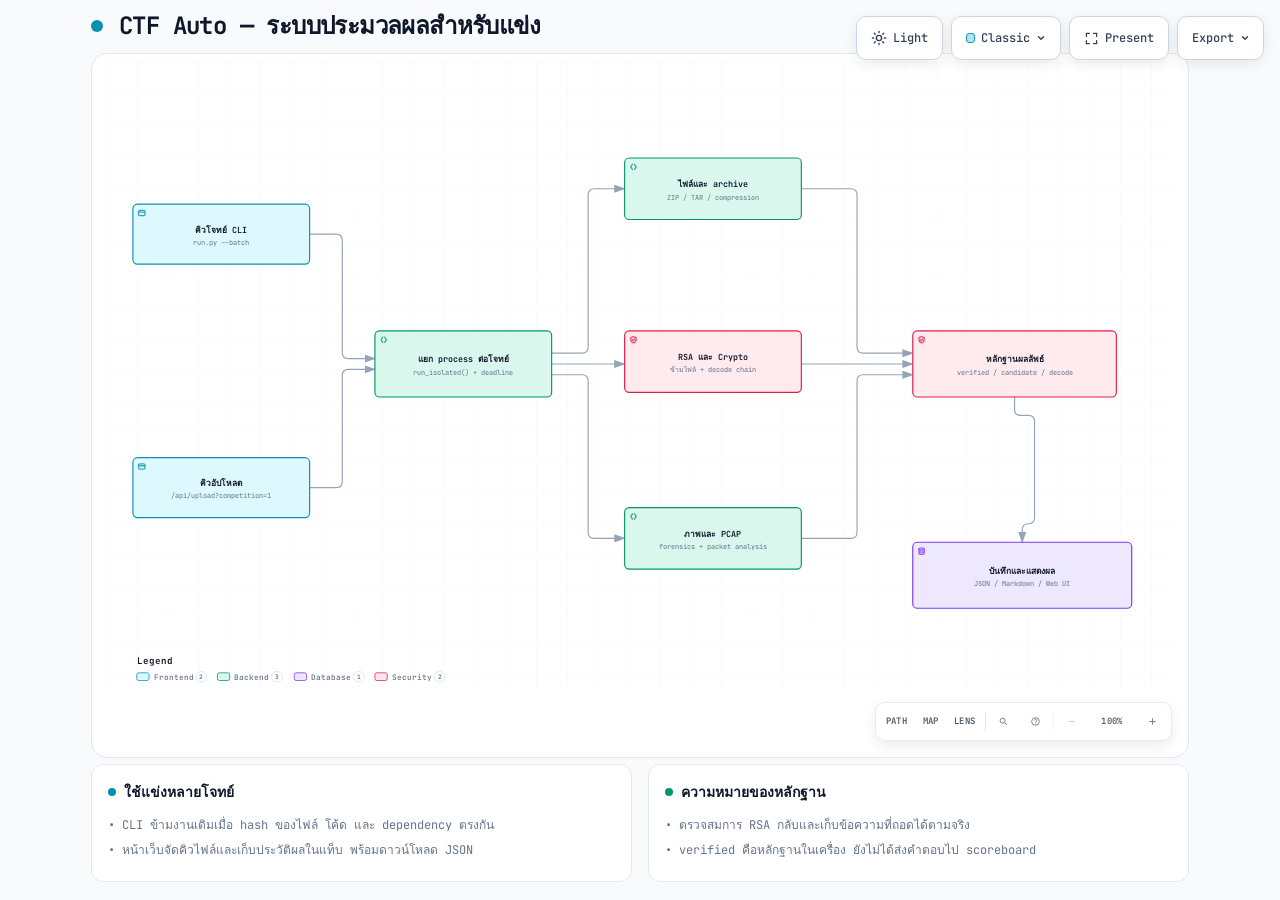
==== diagrams/ctf-auto.competition.html @ 336fcef9 "Upgrade CTF competition engine and cyber command UI" ====
<!DOCTYPE html>
<html lang="en" data-theme="dark" data-preset="classic">
<head>
  <meta charset="UTF-8">
  <meta name="viewport" content="width=device-width, initial-scale=1.0">
  <meta name="generator" content="archify 2.16.0-dev.0">
  <title>CTF Auto — ระบบประมวลผลสำหรับแข่ง Diagram</title>
  <script>
    // Resolve the theme before first paint so light-preference users don't
    // see a dark flash. The toolbar script below re-applies with UI state.
    (function () {
      try {
        var theme = null;
        try {
          var param = new URLSearchParams(window.location.search).get('theme');
          if (param === 'light' || param === 'dark') theme = param;
          if (new URLSearchParams(window.location.search).get('embed') === '1') {
            document.documentElement.setAttribute('data-embed', 'true');
          }
          if (new URLSearchParams(window.location.search).get('present') === '1') {
            document.documentElement.setAttribute('data-present', 'true');
          }
        } catch (_) {}
        if (!theme) {
          try { theme = localStorage.getItem('archify-theme'); } catch (_) {}
        }
        if (theme !== 'light' && theme !== 'dark') {
          theme = window.matchMedia('(prefers-color-scheme: light)').matches ? 'light' : 'dark';
        }
        document.documentElement.setAttribute('data-theme', theme);
      } catch (_) {}
    })();
  </script>
  <!-- Async font load: a blackholed network must not block first paint.
       The body font stack falls back to system monospace until it lands. -->
  <link rel="preconnect" href="https://fonts.gstatic.com" crossorigin>
  <link href="https://fonts.googleapis.com/css2?family=JetBrains+Mono:wght@400;500;600;700&display=swap"
        rel="stylesheet" media="print" onload="this.media='all'">
  <noscript>
    <link href="https://fonts.googleapis.com/css2?family=JetBrains+Mono:wght@400;500;600;700&display=swap" rel="stylesheet">
  </noscript>
  <style>
    /* ==========================================================
       THEME VARIABLES — switch by toggling [data-theme] on <html>
       ========================================================== */
    :root,
    [data-theme="dark"] {
      --bg: #020617;
      --grid: #1e293b;
      --text: #ffffff;
      --text-muted: #94a3b8;
      --text-dim: #475569;
      /* UI chrome and menu hints need more contrast than SVG .t-dim accents */
      --text-faint: #7d8da1;

      --panel: rgba(15, 23, 42, 0.5);
      --panel-border: #1e293b;
      --lane-fill: rgba(15, 23, 42, 0.22);
      --lane-stroke: #334155;

      --arrow: #64748b;
      --arrow-emphasis: #34d399;

      /* Opaque mask color used behind semi-transparent component fills
         so the arrows drawn underneath are properly hidden. */
      --mask: #0f172a;

      --frontend-fill:    rgba(8, 51, 68, 0.4);
      --frontend-stroke:  #22d3ee;
      --backend-fill:     rgba(6, 78, 59, 0.4);
      --backend-stroke:   #34d399;
      --database-fill:    rgba(76, 29, 149, 0.4);
      --database-stroke:  #a78bfa;
      --cloud-fill:       rgba(120, 53, 15, 0.3);
      --cloud-stroke:     #fbbf24;
      --security-fill:    rgba(136, 19, 55, 0.4);
      --security-stroke:  #fb7185;
      --messagebus-fill:  rgba(251, 146, 60, 0.3);
      --messagebus-stroke:#fb923c;
      --external-fill:    rgba(30, 41, 59, 0.5);
      --external-stroke:  #94a3b8;

      --toolbar-bg:       rgba(15, 23, 42, 0.8);
      --toolbar-border:   #334155;
      --toolbar-text:     #e2e8f0;
      --toolbar-hover:    rgba(15, 23, 42, 0.95);
      --toolbar-menu-bg:  #0f172a;
    }

    [data-theme="light"] {
      --bg: #f8fafc;
      --grid: #e2e8f0;
      --text: #0f172a;
      --text-muted: #64748b;
      --text-dim: #94a3b8;
      --text-faint: #64748b;

      --panel: #ffffff;
      --panel-border: #e2e8f0;
      --lane-fill: rgba(248, 250, 252, 0.65);
      --lane-stroke: #cbd5e1;

      --arrow: #94a3b8;
      --arrow-emphasis: #059669;

      --mask: #ffffff;

      --frontend-fill:    rgba(34, 211, 238, 0.15);
      --frontend-stroke:  #0891b2;
      --backend-fill:     rgba(52, 211, 153, 0.18);
      --backend-stroke:   #059669;
      --database-fill:    rgba(167, 139, 250, 0.2);
      --database-stroke:  #7c3aed;
      --cloud-fill:       rgba(251, 191, 36, 0.18);
      --cloud-stroke:     #d97706;
      --security-fill:    rgba(251, 113, 133, 0.15);
      --security-stroke:  #e11d48;
      --messagebus-fill:  rgba(251, 146, 60, 0.15);
      --messagebus-stroke:#ea580c;
      --external-fill:    rgba(148, 163, 184, 0.18);
      --external-stroke:  #64748b;

      --toolbar-bg:       rgba(255, 255, 255, 0.92);
      --toolbar-border:   #cbd5e1;
      --toolbar-text:     #334155;
      --toolbar-hover:    #ffffff;
      --toolbar-menu-bg:  #ffffff;
    }

    /* ==========================================================
       SIGNAL FLOW — an opt-in, motion-forward visual preset.
       The variables also target a standalone exported SVG, whose
       root carries data-preset and data-theme directly.
       ========================================================== */
    [data-preset="signal-flow"][data-theme="dark"] {
      --bg: #030711;
      --grid: #15233a;
      --panel: rgba(6, 14, 28, 0.78);
      --panel-border: #1d3350;
      --lane-fill: rgba(9, 22, 40, 0.5);
      --lane-stroke: #2c4564;
      --text: #f5fbff;
      --text-muted: #9eb0c7;
      --text-dim: #52667f;
      --text-faint: #7890ad;
      --mask: #07101e;
      --frontend-fill: rgba(6, 182, 212, 0.14);
      --frontend-stroke: #67e8f9;
      --backend-fill: rgba(16, 185, 129, 0.14);
      --backend-stroke: #5eead4;
      --database-fill: rgba(139, 92, 246, 0.16);
      --database-stroke: #c4b5fd;
      --cloud-fill: rgba(245, 158, 11, 0.13);
      --cloud-stroke: #fcd34d;
      --security-fill: rgba(244, 63, 94, 0.13);
      --security-stroke: #fda4af;
      --messagebus-fill: rgba(249, 115, 22, 0.13);
      --messagebus-stroke: #fdba74;
      --external-fill: rgba(71, 85, 105, 0.24);
      --external-stroke: #a5b4c7;
      --arrow: #7890ad;
      --arrow-emphasis: #2dd4bf;
      --toolbar-bg: rgba(7, 16, 30, 0.86);
      --toolbar-border: #29415f;
      --toolbar-menu-bg: #07101e;
    }

    [data-preset="signal-flow"][data-theme="light"] {
      --bg: #f4f9fc;
      --grid: #d4e5ee;
      --panel: rgba(255, 255, 255, 0.82);
      --panel-border: #bfd5e2;
      --lane-fill: rgba(232, 243, 248, 0.62);
      --lane-stroke: #a9c5d5;
      --text: #102638;
      --text-muted: #587287;
      --text-dim: #8aa2b4;
      --text-faint: #668397;
      --mask: #ffffff;
      --frontend-fill: rgba(6, 182, 212, 0.09);
      --frontend-stroke: #0789a1;
      --backend-fill: rgba(5, 150, 105, 0.09);
      --backend-stroke: #087f69;
      --database-fill: rgba(124, 58, 237, 0.09);
      --database-stroke: #7254c7;
      --cloud-fill: rgba(217, 119, 6, 0.08);
      --cloud-stroke: #b9670b;
      --security-fill: rgba(225, 29, 72, 0.08);
      --security-stroke: #c53a59;
      --messagebus-fill: rgba(234, 88, 12, 0.08);
      --messagebus-stroke: #c65f27;
      --external-fill: rgba(100, 116, 139, 0.1);
      --external-stroke: #607a8c;
      --arrow: #7b97aa;
      --arrow-emphasis: #0d9488;
    }

    /* ==========================================================
       BLUEPRINT — a review-first drafting preset for deployment,
       infrastructure, and technical design documentation. It keeps
       the same semantic palette and geometry while trading glow for
       precise grid contrast, squared materials, and drafting marks.
       ========================================================== */
    [data-preset="blueprint"][data-theme="dark"] {
      --bg: #06131f;
      --grid: #17425a;
      --panel: rgba(7, 27, 43, 0.9);
      --panel-border: #27627f;
      --lane-fill: rgba(10, 43, 66, 0.36);
      --lane-stroke: #34799a;
      --text: #e3f6ff;
      --text-muted: #91b8ca;
      --text-dim: #557e92;
      --text-faint: #739caf;
      --mask: #0a2031;
      --frontend-fill: rgba(26, 157, 193, 0.14);
      --frontend-stroke: #66d9ef;
      --backend-fill: rgba(31, 155, 124, 0.13);
      --backend-stroke: #69dfbd;
      --database-fill: rgba(120, 105, 196, 0.14);
      --database-stroke: #b4a8ff;
      --cloud-fill: rgba(197, 145, 43, 0.13);
      --cloud-stroke: #ffd166;
      --security-fill: rgba(199, 76, 104, 0.13);
      --security-stroke: #ff8da1;
      --messagebus-fill: rgba(207, 112, 49, 0.13);
      --messagebus-stroke: #ffad66;
      --external-fill: rgba(84, 119, 139, 0.18);
      --external-stroke: #a7cad9;
      --arrow: #78a3b7;
      --arrow-emphasis: #64dfc1;
      --toolbar-bg: rgba(7, 28, 45, 0.92);
      --toolbar-border: #34799a;
      --toolbar-text: #d8f3ff;
      --toolbar-hover: rgba(18, 58, 83, 0.95);
      --toolbar-menu-bg: #0a2031;
    }

    [data-preset="blueprint"][data-theme="light"] {
      --bg: #edf7fa;
      --grid: #b5d5e1;
      --panel: rgba(249, 253, 255, 0.94);
      --panel-border: #78aabd;
      --lane-fill: rgba(210, 232, 240, 0.42);
      --lane-stroke: #83b2c4;
      --text: #123344;
      --text-muted: #4e7486;
      --text-dim: #86a6b4;
      --text-faint: #668c9d;
      --mask: #f9fdff;
      --frontend-fill: rgba(8, 145, 178, 0.08);
      --frontend-stroke: #087f9c;
      --backend-fill: rgba(5, 128, 101, 0.08);
      --backend-stroke: #08755f;
      --database-fill: rgba(100, 75, 180, 0.08);
      --database-stroke: #6757a8;
      --cloud-fill: rgba(181, 120, 15, 0.08);
      --cloud-stroke: #a86609;
      --security-fill: rgba(190, 48, 80, 0.07);
      --security-stroke: #b32f50;
      --messagebus-fill: rgba(196, 81, 22, 0.07);
      --messagebus-stroke: #b65120;
      --external-fill: rgba(79, 112, 128, 0.08);
      --external-stroke: #506f7e;
      --arrow: #6d93a5;
      --arrow-emphasis: #087f69;
      --toolbar-bg: rgba(247, 252, 254, 0.94);
      --toolbar-border: #8ab5c5;
      --toolbar-text: #294f61;
      --toolbar-hover: #ffffff;
      --toolbar-menu-bg: #f9fdff;
    }

    /* ==========================================================
       EDITORIAL — a warm, publication-minded preset for design
       reviews, launch notes, and documentation. The diagram keeps
       the same semantic palette and exact geometry, but trades
       software chrome for paper, ink, ruled structure, and one
       restrained vermilion accent.
       ========================================================== */
    [data-preset="editorial"][data-theme="dark"] {
      --bg: #181611;
      --grid: #39342a;
      --panel: rgba(35, 31, 24, 0.96);
      --panel-border: #625a4a;
      --lane-fill: rgba(52, 46, 35, 0.46);
      --lane-stroke: #726957;
      --text: #f4eddf;
      --text-muted: #b9ae9b;
      --text-dim: #776e60;
      --text-faint: #9d917e;
      --mask: #231f18;
      --frontend-fill: rgba(43, 133, 142, 0.16);
      --frontend-stroke: #7fc6c7;
      --backend-fill: rgba(63, 132, 92, 0.16);
      --backend-stroke: #8fc29e;
      --database-fill: rgba(117, 91, 141, 0.17);
      --database-stroke: #c0a4d0;
      --cloud-fill: rgba(170, 119, 49, 0.16);
      --cloud-stroke: #d8ad68;
      --security-fill: rgba(157, 69, 65, 0.17);
      --security-stroke: #df9085;
      --messagebus-fill: rgba(174, 79, 42, 0.16);
      --messagebus-stroke: #df946f;
      --external-fill: rgba(126, 115, 96, 0.18);
      --external-stroke: #b8ad99;
      --arrow: #948978;
      --arrow-emphasis: #dd6b3d;
      --toolbar-bg: rgba(35, 31, 24, 0.92);
      --toolbar-border: #625a4a;
      --toolbar-text: #eee5d5;
      --toolbar-hover: #302a20;
      --toolbar-menu-bg: #231f18;
    }

    [data-preset="editorial"][data-theme="light"] {
      --bg: #f2eee5;
      --grid: #d8d0c2;
      --panel: rgba(251, 248, 241, 0.97);
      --panel-border: #c4b9a6;
      --lane-fill: rgba(229, 221, 207, 0.42);
      --lane-stroke: #b8aa94;
      --text: #242018;
      --text-muted: #6f6658;
      --text-dim: #a09788;
      --text-faint: #817767;
      --mask: #fbf8f1;
      --frontend-fill: rgba(31, 117, 126, 0.09);
      --frontend-stroke: #287e84;
      --backend-fill: rgba(42, 119, 75, 0.09);
      --backend-stroke: #397b53;
      --database-fill: rgba(105, 75, 130, 0.09);
      --database-stroke: #765d86;
      --cloud-fill: rgba(157, 103, 31, 0.1);
      --cloud-stroke: #9a671f;
      --security-fill: rgba(153, 58, 52, 0.09);
      --security-stroke: #9e463f;
      --messagebus-fill: rgba(182, 70, 27, 0.09);
      --messagebus-stroke: #ad4b25;
      --external-fill: rgba(101, 91, 75, 0.09);
      --external-stroke: #746b5e;
      --arrow: #8a806f;
      --arrow-emphasis: #bb4c23;
      --toolbar-bg: rgba(251, 248, 241, 0.94);
      --toolbar-border: #c4b9a6;
      --toolbar-text: #40392f;
      --toolbar-hover: #fffdf8;
      --toolbar-menu-bg: #fbf8f1;
    }

    * { margin: 0; padding: 0; box-sizing: border-box; }

    body {
      font-family: 'JetBrains Mono', ui-monospace, SFMono-Regular, Menlo, Consolas, 'DejaVu Sans Mono', 'Liberation Mono', 'Noto Sans Mono CJK SC', 'PingFang SC', 'Hiragino Sans GB', 'Microsoft YaHei', monospace;
      background: var(--bg);
      min-height: 100vh;
      padding: 2rem;
      color: var(--text);
      transition: background 0.2s ease, color 0.2s ease;
    }

    html[data-preset="signal-flow"] body {
      background-image:
        radial-gradient(circle at 18% -8%, rgba(34, 211, 238, 0.14), transparent 34rem),
        radial-gradient(circle at 92% 18%, rgba(139, 92, 246, 0.12), transparent 30rem);
      background-attachment: fixed;
    }
    html[data-preset="signal-flow"][data-theme="light"] body {
      background-image:
        radial-gradient(circle at 18% -8%, rgba(6, 182, 212, 0.12), transparent 34rem),
        radial-gradient(circle at 92% 18%, rgba(139, 92, 246, 0.08), transparent 30rem);
    }
    html[data-preset="blueprint"] body {
      background-image:
        linear-gradient(var(--grid) 1px, transparent 1px),
        linear-gradient(90deg, var(--grid) 1px, transparent 1px);
      background-size: 32px 32px;
      background-position: -1px -1px;
      background-attachment: fixed;
    }
    html[data-preset="editorial"] body {
      background-image:
        linear-gradient(90deg, transparent 0, transparent 5.4rem, color-mix(in srgb, var(--security-stroke) 18%, transparent) 5.4rem, color-mix(in srgb, var(--security-stroke) 18%, transparent) calc(5.4rem + 1px), transparent calc(5.4rem + 1px)),
        repeating-linear-gradient(0deg, transparent 0, transparent 31px, color-mix(in srgb, var(--grid) 36%, transparent) 31px, color-mix(in srgb, var(--grid) 36%, transparent) 32px);
      background-attachment: fixed;
    }

    /* Gallery/embed mode keeps the generated artifact as the source of truth
       while presenting only its diagram surface inside a proof card. */
    html[data-embed="true"] body {
      min-height: 0;
      padding: 0;
      overflow: hidden;
      background: var(--bg);
      background-image: none;
    }
    html[data-embed="true"] .toolbar,
    html[data-embed="true"] .header,
    html[data-embed="true"] .cards,
    html[data-embed="true"] .diagram-nav,
    html[data-embed="true"] .overview-map,
    html[data-embed="true"] .focus-chip,
    html[data-embed="true"] .route-probe,
    html[data-embed="true"] .semantic-lens,
    html[data-embed="true"] .diagram-guide,
    html[data-embed="true"] .node-finder,
    html[data-embed="true"] .guided-views { display: none !important; }
    html[data-embed="true"] .container { max-width: none; }
    html[data-embed="true"] .diagram-container {
      padding: 0.5rem;
      border: 0;
      border-radius: 0;
      box-shadow: none;
    }
    html[data-embed="true"] .diagram-container svg { min-width: 0; }

    /* Share Chapter Cue lives in the HTML viewer layer, not inside the SVG.
       It gives one-shot embeds a title, authored note, truthful stop order,
       and lifecycle state while canonical diagram geometry stays untouched. */
    .share-chapter-cue { display: none; }
    html[data-embed="true"][data-share-playback="true"] .share-chapter-cue:not([hidden]),
    html[data-embed="true"][data-share-moment="true"] .share-chapter-cue:not([hidden]) {
      position: absolute;
      z-index: 18;
      top: 0.85rem;
      left: 50%;
      display: grid;
      grid-template-columns: auto minmax(9rem, 13.5rem) minmax(0, 1fr);
      align-items: center;
      gap: 0.45rem 0.85rem;
      width: min(52rem, calc(100% - 1.5rem));
      min-height: 3.35rem;
      padding: 0.55rem 0.75rem 0.65rem;
      overflow: hidden;
      border: 1px solid color-mix(in srgb, var(--frontend-stroke) 42%, var(--toolbar-border));
      border-radius: 0.75rem;
      background:
        linear-gradient(115deg, color-mix(in srgb, var(--frontend-fill) 52%, transparent), transparent 45%),
        color-mix(in srgb, var(--toolbar-menu-bg) 92%, transparent);
      color: var(--toolbar-text);
      box-shadow: 0 14px 42px rgba(0, 0, 0, 0.3), inset 0 1px 0 rgba(255, 255, 255, 0.045);
      backdrop-filter: blur(16px);
      pointer-events: none;
      animation: archify-share-cue-enter 280ms cubic-bezier(0.22, 1, 0.36, 1) both;
    }
    html[data-preset="blueprint"] .share-chapter-cue {
      border-radius: 0.2rem;
      background:
        linear-gradient(90deg, color-mix(in srgb, var(--frontend-fill) 46%, transparent), transparent 36%),
        var(--toolbar-menu-bg);
      box-shadow: 0 10px 28px rgba(0, 0, 0, 0.2);
      backdrop-filter: none;
    }
    html[data-preset="editorial"] .share-chapter-cue {
      border-color: var(--panel-border);
      background:
        linear-gradient(90deg, color-mix(in srgb, var(--security-fill) 58%, transparent), transparent 42%),
        var(--toolbar-menu-bg);
      box-shadow: 0 10px 30px color-mix(in srgb, #000 18%, transparent);
      backdrop-filter: none;
    }
    html[data-preset="editorial"] .share-chapter-state { color: var(--arrow-emphasis); }
    html[data-preset="editorial"] .share-chapter-state::before {
      border-radius: 0;
      box-shadow: none;
      transform: rotate(45deg) scale(0.8);
    }
    .share-chapter-index {
      display: grid;
      gap: 0.12rem;
      min-width: 5rem;
      padding-right: 0.75rem;
      border-right: 1px solid var(--toolbar-border);
    }
    .share-chapter-state {
      display: inline-flex;
      align-items: center;
      gap: 0.36rem;
      color: var(--frontend-stroke);
      font-size: 0.5rem;
      font-weight: 800;
      letter-spacing: 0.14em;
      text-transform: uppercase;
    }
    .share-chapter-state::before {
      width: 0.38rem;
      height: 0.38rem;
      border-radius: 50%;
      background: currentColor;
      box-shadow: 0 0 10px currentColor;
      content: '';
    }
    .share-chapter-cue[data-state="playing"] .share-chapter-state::before {
      animation: archify-share-cue-pulse 1.15s ease-in-out infinite;
    }
    .share-chapter-count {
      color: var(--text-faint);
      font-size: 0.5rem;
      font-weight: 700;
      letter-spacing: 0.08em;
      text-transform: uppercase;
    }
    .share-chapter-copy { min-width: 0; }
    .share-chapter-copy strong,
    .share-chapter-copy small,
    .share-chapter-route {
      display: block;
      overflow: hidden;
      text-overflow: ellipsis;
      white-space: nowrap;
    }
    .share-chapter-copy strong {
      color: var(--toolbar-text);
      font-size: 0.6875rem;
      line-height: 1.35;
    }
    .share-chapter-copy small {
      margin-top: 0.08rem;
      color: var(--text-muted);
      font-size: 0.5rem;
      line-height: 1.35;
    }
    .share-chapter-route {
      color: color-mix(in srgb, var(--frontend-stroke) 76%, var(--text-muted));
      font-size: 0.5625rem;
      font-weight: 650;
      letter-spacing: 0.015em;
      text-align: right;
    }
    .share-chapter-progress {
      position: absolute;
      right: 0;
      bottom: 0;
      left: 0;
      height: 2px;
      overflow: hidden;
      background: color-mix(in srgb, var(--toolbar-border) 72%, transparent);
    }
    .share-chapter-progress span {
      display: block;
      width: 100%;
      height: 100%;
      background: linear-gradient(90deg, var(--frontend-stroke), var(--database-stroke));
      box-shadow: 0 0 12px var(--frontend-stroke);
      transform: scaleX(0);
      transform-origin: left center;
    }

    /* Presentation Stage is a viewer-only layer: it gives the live diagram
       the viewport while keeping guided views, theme, focus, and exports real.
       Embed mode wins when both query parameters are present. */
    html[data-present="true"]:not([data-embed="true"]) body {
      height: 100dvh;
      min-height: 0;
      padding: 1rem;
      overflow: hidden;
    }
    html[data-present="true"]:not([data-embed="true"]) .container {
      display: flex;
      flex-direction: column;
      gap: 0.75rem;
      width: 100%;
      max-width: none;
      height: calc(100dvh - 2rem);
    }
    html[data-present="true"]:not([data-embed="true"]) .header {
      flex: none;
      min-width: 0;
      margin: 0;
      padding-right: 23rem;
    }
    html[data-present="true"]:not([data-embed="true"]) .header-row { margin-bottom: 0.25rem; }
    html[data-present="true"]:not([data-embed="true"]) .subtitle {
      overflow: hidden;
      text-overflow: ellipsis;
      white-space: nowrap;
    }
    html[data-present="true"]:not([data-embed="true"]) .guided-views {
      flex: none;
      margin-bottom: 0;
    }
    html[data-present="true"]:not([data-embed="true"]) .diagram-container {
      display: flex;
      flex: 1 1 auto;
      align-items: center;
      justify-content: center;
      min-height: 0;
      padding: 0.75rem;
      padding-bottom: calc(0.75rem + var(--archify-nav-reserve));
    }
    html[data-present="true"]:not([data-embed="true"]) .diagram-container > svg {
      flex: 1 1 auto;
      height: 100%;
      min-height: 0;
      width: 100%;
      min-width: 0;
    }
    html[data-present="true"]:not([data-embed="true"]) .cards { display: none; }
    html[data-present="true"]:not([data-embed="true"]) #btn-present {
      border-color: var(--frontend-stroke);
      color: var(--frontend-stroke);
    }

    /* The reader owns only the outer scale. Wide diagrams keep one authored
       SVG/viewBox while the runtime chooses a desktop width from the actual
       vertical budget. This avoids device-specific files and breakpoint
       jumps between a laptop and a tall monitor. */
    .container {
      width: 100%;
      max-width: var(--archify-reader-width, 1440px);
      margin: 0 auto;
    }
    @media (min-width: 768px) and (max-height: 920px) {
      .header { margin-bottom: 1rem; }
      .diagram-container { padding: 1rem; }
      .cards { margin-top: 1rem; }
      .card { padding: 1rem; }
    }

    .header { margin-bottom: 1.5rem; padding-right: 29.5rem; }

    html[data-preset="signal-flow"] .header,
    html[data-preset="blueprint"] .header,
    html[data-preset="editorial"] .header { padding-right: 29.5rem; }

    .header-row {
      display: flex;
      align-items: center;
      gap: 1rem;
      margin-bottom: 0.5rem;
    }

    .pulse-dot {
      width: 12px;
      height: 12px;
      background: var(--frontend-stroke);
      border-radius: 50%;
      animation: none;
    }

    html[data-motion-capable="true"] .pulse-dot { animation: pulse 2s infinite; }

    @keyframes pulse {
      0%, 100% { opacity: 1; }
      50% { opacity: 0.5; }
    }

    h1 {
      font-size: 1.5rem;
      font-weight: 700;
      letter-spacing: -0.025em;
    }

    .subtitle {
      color: var(--text-muted);
      font-size: 0.875rem;
      margin-left: 1.75rem;
    }

    html[data-preset="signal-flow"] .header-row::after {
      content: attr(data-preset-badge-signal-flow);
      margin-left: auto;
      color: var(--frontend-stroke);
      border: 1px solid var(--frontend-stroke);
      border-radius: 999px;
      padding: 0.28rem 0.6rem;
      font-size: 0.625rem;
      letter-spacing: 0.12em;
      opacity: 0.82;
      box-shadow: 0 0 20px rgba(34, 211, 238, 0.12);
      white-space: nowrap;
    }

    html[data-preset="blueprint"] .pulse-dot {
      width: 10px;
      height: 10px;
      border: 1px solid var(--frontend-stroke);
      border-radius: 1px;
      background: transparent;
      box-shadow: inset 0 0 0 2px var(--bg);
      transform: rotate(45deg);
      animation: none;
    }
    html[data-preset="blueprint"] .header-row::after {
      content: attr(data-preset-badge-blueprint);
      margin-left: auto;
      padding: 0.28rem 0.55rem;
      border-top: 1px solid var(--frontend-stroke);
      border-bottom: 1px solid var(--frontend-stroke);
      color: var(--frontend-stroke);
      font-size: 0.5625rem;
      font-weight: 700;
      letter-spacing: 0.14em;
      white-space: nowrap;
    }

    html[data-preset="editorial"] h1,
    html[data-preset="editorial"] .card h3 {
      font-family: Georgia, 'Times New Roman', 'Songti SC', STSong, serif;
      letter-spacing: -0.02em;
    }
    html[data-preset="editorial"] h1 { font-size: 1.72rem; font-weight: 600; }
    html[data-preset="editorial"] .pulse-dot {
      width: 9px;
      height: 9px;
      border: 1px solid var(--arrow-emphasis);
      border-radius: 0;
      background: var(--arrow-emphasis);
      box-shadow: 0 0 0 3px color-mix(in srgb, var(--arrow-emphasis) 14%, transparent);
      transform: rotate(45deg);
      animation: none;
    }
    html[data-preset="editorial"] .header-row::after {
      content: attr(data-preset-badge-editorial);
      margin-left: auto;
      padding: 0.32rem 0 0.24rem;
      border-bottom: 2px solid var(--arrow-emphasis);
      color: var(--arrow-emphasis);
      font-family: Georgia, 'Times New Roman', serif;
      font-size: 0.625rem;
      font-style: italic;
      font-weight: 600;
      letter-spacing: 0.08em;
      white-space: nowrap;
    }

    .diagram-container {
      --archify-nav-reserve: 0px;
      background: var(--panel);
      border-radius: 1rem;
      border: 1px solid var(--panel-border);
      padding: 1.5rem;
      padding-bottom: calc(1.5rem + var(--archify-nav-reserve));
      overflow: hidden;
      position: relative;
    }

    html[data-preset="signal-flow"] .diagram-container {
      position: relative;
      overflow: hidden;
      background: linear-gradient(180deg, rgba(8, 20, 38, 0.82), rgba(3, 8, 18, 0.94));
      box-shadow: inset 0 1px 0 rgba(255, 255, 255, 0.04), 0 28px 80px rgba(0, 0, 0, 0.34);
    }
    html[data-preset="signal-flow"][data-theme="light"] .diagram-container {
      background: linear-gradient(180deg, rgba(255, 255, 255, 0.9), rgba(237, 246, 250, 0.94));
      box-shadow: inset 0 1px 0 rgba(255, 255, 255, 0.72), 0 24px 60px rgba(45, 78, 99, 0.12);
    }
    html[data-preset="blueprint"] .diagram-container {
      border-color: var(--panel-border);
      border-radius: 0.35rem;
      background: var(--panel);
      box-shadow:
        inset 0 0 0 1px color-mix(in srgb, var(--panel-border) 34%, transparent),
        0 18px 48px rgba(0, 0, 0, 0.16);
    }
    html[data-preset="blueprint"] .diagram-container::after {
      content: "";
      position: absolute;
      z-index: 10;
      inset: 0.7rem;
      pointer-events: none;
      background:
        linear-gradient(var(--frontend-stroke), var(--frontend-stroke)) left top / 1.35rem 1px no-repeat,
        linear-gradient(var(--frontend-stroke), var(--frontend-stroke)) left top / 1px 1.35rem no-repeat,
        linear-gradient(var(--frontend-stroke), var(--frontend-stroke)) right top / 1.35rem 1px no-repeat,
        linear-gradient(var(--frontend-stroke), var(--frontend-stroke)) right top / 1px 1.35rem no-repeat,
        linear-gradient(var(--frontend-stroke), var(--frontend-stroke)) left bottom / 1.35rem 1px no-repeat,
        linear-gradient(var(--frontend-stroke), var(--frontend-stroke)) left bottom / 1px 1.35rem no-repeat,
        linear-gradient(var(--frontend-stroke), var(--frontend-stroke)) right bottom / 1.35rem 1px no-repeat,
        linear-gradient(var(--frontend-stroke), var(--frontend-stroke)) right bottom / 1px 1.35rem no-repeat;
      opacity: 0.58;
    }
    html[data-preset="editorial"] .diagram-container {
      overflow: hidden;
      border-color: var(--panel-border);
      border-radius: 0.38rem;
      background:
        linear-gradient(90deg, color-mix(in srgb, var(--security-fill) 58%, transparent), transparent 12%),
        var(--panel);
      box-shadow:
        0 1px 0 color-mix(in srgb, var(--text) 6%, transparent),
        0 18px 48px color-mix(in srgb, #000 19%, transparent);
    }
    html[data-preset="editorial"] .diagram-container::after {
      position: absolute;
      z-index: 10;
      top: 0.72rem;
      right: 1.25rem;
      padding: 0.2rem 0.52rem;
      border: 1px solid var(--panel-border);
      background: var(--panel);
      color: var(--arrow-emphasis);
      content: attr(data-preset-badge-editorial-plate);
      font-family: Georgia, 'Times New Roman', serif;
      font-size: 0.52rem;
      font-style: italic;
      font-weight: 600;
      letter-spacing: 0.09em;
      pointer-events: none;
    }
    html[data-embed="true"][data-preset="editorial"] .diagram-container::after { display: none; }
    html[data-motion-capable="true"][data-preset="signal-flow"][data-ambient-motion="running"] .diagram-container::before {
      content: "";
      position: absolute;
      inset: 0;
      pointer-events: none;
      background: linear-gradient(115deg, transparent 28%, rgba(103, 232, 249, 0.035) 48%, transparent 68%);
      transform: translateX(-70%);
      animation: archify-signal-scan 4.8s ease-in-out 1 both;
    }

    /* Motion Governor gives the reader a real static state and gives the
       strongest semantic action the only motion budget. Atmosphere resets to
       its authored base instead of freezing mid-cycle. Static artifacts never
       start a decorative pulse or scan. */
    html:not([data-motion-capable="true"]) svg[data-animation="trace"] [data-animate] {
      animation: none !important;
    }
    html[data-motion="still"] .pulse-dot,
    html[data-motion="still"] .diagram-container::before,
    html[data-motion="still"] svg[data-animation="trace"] [data-animate],
    html[data-motion-owner] .pulse-dot,
    html[data-motion-owner] .diagram-container::before,
    html[data-motion-owner] svg[data-animation="trace"] [data-animate],
    html[data-embed="true"] .pulse-dot,
    html[data-embed="true"] .diagram-container::before,
    html[data-share-playback="true"] .pulse-dot,
    html[data-share-playback="true"] .diagram-container::before,
    html[data-document-hidden="true"] .pulse-dot,
    html[data-document-hidden="true"] .diagram-container::before,
    html[data-document-hidden="true"] svg[data-animation="trace"] [data-animate] {
      animation: none !important;
    }
    html[data-motion="still"] .diagram-container::before,
    html[data-motion-owner] .diagram-container::before,
    html[data-embed="true"] .diagram-container::before,
    html[data-share-playback="true"] .diagram-container::before {
      opacity: 0;
    }
    html[data-motion="still"] .guided-view-progress span,
    html[data-motion="still"] .guided-story-caption,
    html[data-motion="still"] .story-trail-flow,
    html[data-motion="still"] .intent-trace-flow,
    html[data-motion="still"] .route-probe-flow,
    html[data-motion="still"] .route-journey-flow,
    html[data-motion="still"] .semantic-lens-flow,
    html[data-motion="still"] .diagram-guide,
    html[data-motion="still"] [data-story-step],
    html[data-motion="still"] .overview-map-live,
    html[data-motion="still"] .guided-view-stop,
    html[data-motion="still"] .share-chapter-cue,
    html[data-motion="still"] .share-chapter-state::before,
    html[data-motion="still"] .share-chapter-progress span,
    html[data-document-hidden="true"] .guided-view-progress span,
    html[data-document-hidden="true"] .story-trail-flow,
    html[data-document-hidden="true"] .intent-trace-flow,
    html[data-document-hidden="true"] .route-probe-flow,
    html[data-document-hidden="true"] .route-journey-flow,
    html[data-document-hidden="true"] .semantic-lens-flow,
    html[data-document-hidden="true"] .diagram-guide,
    html[data-document-hidden="true"] [data-story-step],
    html[data-document-hidden="true"] .overview-map-live,
    html[data-document-hidden="true"] .guided-view-stop,
    html[data-document-hidden="true"] .share-chapter-cue,
    html[data-document-hidden="true"] .share-chapter-state::before,
    html[data-document-hidden="true"] .share-chapter-progress span {
      animation: none !important;
    }
    html[data-motion="still"] .guided-view-progress span {
      transform: scaleX(1) !important;
    }
    html[data-motion="still"] svg[data-story-playing="true"] .story-trail-flow {
      stroke-dasharray: none;
      stroke-dashoffset: 0;
      opacity: 0.55;
    }
    html[data-motion="still"] .intent-trace-flow,
    html[data-motion="still"] .route-probe-flow {
      stroke-dasharray: none;
      stroke-dashoffset: 0;
      opacity: 0.72;
    }
    html[data-motion="still"] .route-journey-overlay,
    html[data-document-hidden="true"] .route-journey-overlay { display: none !important; }
    html[data-motion="still"] .relationship-pulse-overlay,
    html[data-motion="still"] .story-carrier-overlay,
    html[data-document-hidden="true"] .story-carrier-overlay { display: none !important; }
    html[data-motion="still"] .chapter-handoff-overlay { display: none !important; }
    html[data-motion="still"] .chapter-handoff-anchor { animation: none !important; }
    html[data-motion="still"] .guided-view-chapter,
    html[data-motion="still"] svg [data-node-id],
    html[data-motion="still"] svg [data-edge-from],
    html[data-motion="still"] svg [data-detail],
    html[data-motion="still"] svg [data-detail-anchor],
    html[data-motion="still"] svg [data-legend-hit],
    html[data-motion="still"] svg {
      transition: none !important;
    }

    svg {
      width: 100%;
      min-width: min(900px, 100%);
      display: block;
      transform-origin: 0 0;
      transition: transform 0.18s ease;
    }

    .diagram-container.is-camera-moving svg {
      transition: transform 0.42s cubic-bezier(0.22, 1, 0.36, 1);
    }
    .diagram-container.is-camera-transaction svg { transition: none; }
    .diagram-container.is-pannable { cursor: grab; }
    .diagram-container.is-panning { cursor: grabbing; user-select: none; }
    .diagram-container.is-panning svg { transition: none; }

    .diagram-nav {
      position: absolute;
      right: 1rem;
      bottom: 1rem;
      z-index: 12;
      display: inline-flex;
      align-items: center;
      max-width: calc(100% - 2rem);
      padding: 0.15rem;
      gap: 0;
      overflow-x: auto;
      border: 1px solid color-mix(in srgb, var(--toolbar-border) 48%, transparent);
      border-radius: 0.58rem;
      background: color-mix(in srgb, var(--toolbar-bg) 82%, transparent);
      box-shadow: 0 5px 14px rgba(0, 0, 0, 0.07);
      backdrop-filter: blur(10px);
      scrollbar-width: none;
    }
    .diagram-nav::-webkit-scrollbar { display: none; }
    .diagram-nav button,
    .focus-chip button,
    .guided-views button {
      border: 0;
      background: transparent;
      color: var(--toolbar-text);
      font: inherit;
      cursor: pointer;
    }
    .diagram-nav button {
      min-width: 2rem;
      height: 2rem;
      padding: 0 0.35rem;
      border-radius: 0.35rem;
      color: color-mix(in srgb, var(--toolbar-text) 68%, transparent);
      font-size: 0.56rem;
      font-weight: 600;
      letter-spacing: 0.02em;
      transition: background 0.15s, color 0.15s;
    }
    .diagram-nav button:hover,
    .diagram-nav button:focus-visible,
    .focus-chip button:hover,
    .focus-chip button:focus-visible,
    .guided-views button:hover,
    .guided-views button:focus-visible { background: var(--toolbar-hover); }
    .diagram-nav button:focus-visible,
    .focus-chip button:focus-visible,
    .guided-views button:focus-visible {
      outline: 2px solid var(--frontend-stroke);
      outline-offset: 1px;
    }
    .diagram-nav button:disabled { opacity: 0.38; cursor: default; }
    .diagram-nav button:disabled:hover { background: transparent; }
    .diagram-nav #btn-route-probe,
    .diagram-nav #btn-overview-map,
    .diagram-nav #btn-semantic-lens {
      min-width: auto;
      padding-inline: 0.5rem;
      color: color-mix(in srgb, var(--toolbar-text) 86%, transparent);
      font-weight: 650;
    }
    .diagram-nav #btn-node-finder,
    .diagram-nav [data-view="out"] {
      position: relative;
      margin-left: 0.25rem;
    }
    .diagram-nav #btn-node-finder::before,
    .diagram-nav [data-view="out"]::before {
      position: absolute;
      top: 0.4rem;
      bottom: 0.4rem;
      left: -0.13rem;
      width: 1px;
      background: color-mix(in srgb, var(--toolbar-border) 62%, transparent);
      content: "";
      pointer-events: none;
    }
    .diagram-nav-icon {
      display: block;
      width: 0.72rem;
      height: 0.72rem;
      margin: auto;
      background: currentColor;
      -webkit-mask-position: center;
      -webkit-mask-repeat: no-repeat;
      -webkit-mask-size: contain;
      mask-position: center;
      mask-repeat: no-repeat;
      mask-size: contain;
    }
    .diagram-nav-icon.find {
      -webkit-mask-image: url("data:image/svg+xml,%3Csvg xmlns='http://www.w3.org/2000/svg' viewBox='0 0 20 20'%3E%3Ccircle cx='8.5' cy='8.5' r='4.5' fill='none' stroke='black' stroke-width='1.8'/%3E%3Cpath d='m12 12 4 4' fill='none' stroke='black' stroke-width='1.8' stroke-linecap='round'/%3E%3C/svg%3E");
      mask-image: url("data:image/svg+xml,%3Csvg xmlns='http://www.w3.org/2000/svg' viewBox='0 0 20 20'%3E%3Ccircle cx='8.5' cy='8.5' r='4.5' fill='none' stroke='black' stroke-width='1.8'/%3E%3Cpath d='m12 12 4 4' fill='none' stroke='black' stroke-width='1.8' stroke-linecap='round'/%3E%3C/svg%3E");
    }
    .diagram-nav-icon.guide {
      -webkit-mask-image: url("data:image/svg+xml,%3Csvg xmlns='http://www.w3.org/2000/svg' viewBox='0 0 20 20'%3E%3Ccircle cx='10' cy='10' r='7' fill='none' stroke='black' stroke-width='1.7'/%3E%3Cpath d='M7.8 7.3a2.4 2.4 0 014.6.9c0 1.8-2.4 2-2.4 3.7M10 14.9h.01' fill='none' stroke='black' stroke-width='1.7' stroke-linecap='round'/%3E%3C/svg%3E");
      mask-image: url("data:image/svg+xml,%3Csvg xmlns='http://www.w3.org/2000/svg' viewBox='0 0 20 20'%3E%3Ccircle cx='10' cy='10' r='7' fill='none' stroke='black' stroke-width='1.7'/%3E%3Cpath d='M7.8 7.3a2.4 2.4 0 014.6.9c0 1.8-2.4 2-2.4 3.7M10 14.9h.01' fill='none' stroke='black' stroke-width='1.7' stroke-linecap='round'/%3E%3C/svg%3E");
    }
    .diagram-nav-icon.minus {
      -webkit-mask-image: url("data:image/svg+xml,%3Csvg xmlns='http://www.w3.org/2000/svg' viewBox='0 0 20 20'%3E%3Cpath d='M5 10h10' fill='none' stroke='black' stroke-width='1.8' stroke-linecap='round'/%3E%3C/svg%3E");
      mask-image: url("data:image/svg+xml,%3Csvg xmlns='http://www.w3.org/2000/svg' viewBox='0 0 20 20'%3E%3Cpath d='M5 10h10' fill='none' stroke='black' stroke-width='1.8' stroke-linecap='round'/%3E%3C/svg%3E");
    }
    .diagram-nav-icon.plus {
      -webkit-mask-image: url("data:image/svg+xml,%3Csvg xmlns='http://www.w3.org/2000/svg' viewBox='0 0 20 20'%3E%3Cpath d='M10 5v10M5 10h10' fill='none' stroke='black' stroke-width='1.8' stroke-linecap='round'/%3E%3C/svg%3E");
      mask-image: url("data:image/svg+xml,%3Csvg xmlns='http://www.w3.org/2000/svg' viewBox='0 0 20 20'%3E%3Cpath d='M10 5v10M5 10h10' fill='none' stroke='black' stroke-width='1.8' stroke-linecap='round'/%3E%3C/svg%3E");
    }
    .diagram-nav [data-view="reset"] {
      display: inline-flex;
      align-items: center;
      justify-content: center;
      gap: 0.2rem;
      min-width: 3.1rem;
      padding-inline: 0.35rem;
    }
    .diagram-nav [data-view="reset"][data-detail-visible] {
      min-width: 3.8rem;
    }
    .diagram-nav-detail {
      color: color-mix(in srgb, var(--toolbar-text) 52%, transparent);
      font-size: 0.44rem;
      font-weight: 700;
      line-height: 1;
      letter-spacing: 0.07em;
    }
    .diagram-nav-percent {
      color: color-mix(in srgb, var(--toolbar-text) 84%, transparent);
      font-size: 0.55rem;
      font-weight: 650;
      line-height: 1;
    }
    .diagram-container[data-camera-indicator="true"] .diagram-nav-detail,
    .diagram-container[data-camera-indicator="true"] .diagram-nav-percent { color: var(--frontend-stroke); }
    .diagram-nav #btn-diagram-guide[aria-expanded="true"] {
      color: var(--cloud-stroke);
      background: var(--toolbar-hover);
    }

    /* Semantic Radar is a deliberately simplified, viewer-only overview. It
       uses authored node bounds and the live camera viewport rather than
       cloning the canonical SVG, so IDs, filters, animation, and export state
       stay singular and deterministic. */
    .overview-map {
      position: absolute;
      right: 1rem;
      bottom: calc(4.15rem + var(--archify-nav-reserve));
      z-index: 12;
      width: 11.25rem;
      overflow: hidden;
      border: 1px solid color-mix(in srgb, var(--frontend-stroke) 52%, var(--toolbar-border));
      border-radius: 0.78rem;
      background: var(--toolbar-menu-bg);
      color: var(--toolbar-text);
      box-shadow: 0 16px 42px rgba(0, 0, 0, 0.3);
      backdrop-filter: blur(16px);
      font-size: 0.625rem;
    }
    .overview-map[hidden] { display: none; }
    .overview-map[data-docked="true"] {
      position: fixed;
      right: var(--archify-radar-right, 1rem);
      top: var(--archify-radar-top, 1rem);
      bottom: auto;
    }
    .overview-map[data-docked="true"][data-dock-side="left"] {
      right: auto;
      left: var(--archify-radar-left, 1rem);
    }
    html[data-preset="blueprint"] .overview-map { border-radius: 0.28rem; }
    .overview-map-head {
      display: grid;
      grid-template-columns: auto minmax(0, 1fr) auto;
      align-items: center;
      gap: 0.45rem;
      min-height: 2.25rem;
      padding: 0.42rem 0.48rem 0.38rem 0.55rem;
      border-bottom: 1px solid var(--toolbar-border);
      background: linear-gradient(110deg, color-mix(in srgb, var(--frontend-fill) 45%, transparent), transparent 68%);
      cursor: grab;
      touch-action: none;
      user-select: none;
    }
    .overview-map[data-panel-dragging="true"] .overview-map-head { cursor: grabbing; }
    .overview-map[data-placement-invalid="true"] {
      border-color: var(--security-stroke);
      box-shadow: 0 0 0 2px color-mix(in srgb, var(--security-stroke) 34%, transparent), 0 16px 42px rgba(0, 0, 0, 0.3);
    }
    .overview-map[data-compact="true"] {
      width: 7.4rem;
    }
    .overview-map[data-compact="true"] .overview-map-head {
      grid-template-columns: minmax(0, 1fr) auto;
      gap: 0.24rem;
      min-height: 1.5rem;
      padding: 0.05rem 0.16rem 0.05rem 0.32rem;
      border-bottom: 0;
    }
    .overview-map[data-compact="true"] .overview-map-live,
    .overview-map[data-compact="true"] .overview-map-copy,
    .overview-map[data-compact="true"] .overview-map-surface,
    .overview-map[data-compact="true"] .overview-map-hint {
      display: none;
    }
    .overview-map[data-compact="true"] .overview-map-expand { display: inline-flex; }
    .overview-map[data-compact="true"] .overview-map-close {
      width: 1.15rem;
      height: 1.15rem;
      font-size: 0.72rem;
    }
    .overview-map-live {
      width: 0.42rem;
      height: 0.42rem;
      border-radius: 50%;
      background: var(--backend-stroke);
      box-shadow: 0 0 0 0 color-mix(in srgb, var(--backend-stroke) 52%, transparent);
      animation: archify-radar-live 2.4s ease-out infinite;
    }
    .overview-map-copy { min-width: 0; line-height: 1.1; }
    .overview-map-copy strong {
      display: block;
      overflow: hidden;
      color: var(--frontend-stroke);
      font-size: 0.59rem;
      letter-spacing: 0.12em;
      text-transform: uppercase;
      white-space: nowrap;
      text-overflow: ellipsis;
    }
    .overview-map-copy small {
      display: block;
      margin-top: 0.18rem;
      overflow: hidden;
      color: var(--text-faint);
      font-size: 0.52rem;
      letter-spacing: 0.04em;
      white-space: nowrap;
      text-overflow: ellipsis;
    }
    .overview-map-expand {
      display: none;
      align-items: center;
      justify-content: center;
      min-width: 0;
      height: 1.2rem;
      padding: 0 0.34rem;
      overflow: hidden;
      border: 0;
      border-radius: 0.3rem;
      background: transparent;
      color: var(--frontend-stroke);
      font: inherit;
      font-size: 0.49rem;
      font-weight: 700;
      letter-spacing: 0.06em;
      text-transform: uppercase;
      white-space: nowrap;
      cursor: pointer;
    }
    .overview-map-close {
      width: 1.55rem;
      height: 1.55rem;
      padding: 0;
      border: 0;
      border-radius: 0.34rem;
      background: transparent;
      color: var(--toolbar-text);
      font: inherit;
      font-size: 0.9rem;
      cursor: pointer;
    }
    .overview-map-expand:hover,
    .overview-map-expand:focus-visible,
    .overview-map-close:hover,
    .overview-map-close:focus-visible { background: var(--toolbar-hover); }
    .overview-map-expand:focus-visible,
    .overview-map-close:focus-visible,
    .overview-map-surface:focus-visible,
    .overview-map-node:focus-visible {
      outline: 2px solid var(--frontend-stroke);
      outline-offset: 1px;
    }
    .overview-map-surface {
      position: relative;
      height: 7rem;
      margin: 0.42rem;
      overflow: hidden;
      border: 1px solid color-mix(in srgb, var(--panel-border) 72%, transparent);
      border-radius: 0.42rem;
      background:
        linear-gradient(color-mix(in srgb, var(--panel-border) 26%, transparent) 1px, transparent 1px),
        linear-gradient(90deg, color-mix(in srgb, var(--panel-border) 26%, transparent) 1px, transparent 1px),
        color-mix(in srgb, var(--bg) 86%, transparent);
      background-size: 12px 12px;
      cursor: crosshair;
      touch-action: none;
    }
    html[data-preset="blueprint"] .overview-map-surface { border-radius: 0.1rem; }
    .overview-map-surface > svg {
      width: 100%;
      height: 100%;
      min-width: 0;
      transform: none !important;
      transition: none !important;
      display: block;
      overflow: visible;
    }
    .overview-map-node {
      fill: var(--backend-stroke);
      fill-opacity: 0.52;
      stroke: var(--backend-stroke);
      stroke-opacity: 0.86;
      vector-effect: non-scaling-stroke;
      cursor: pointer;
      transition: fill-opacity 140ms ease, stroke-width 140ms ease, filter 140ms ease;
    }
    .overview-map-node[data-kind="frontend"],
    .overview-map-node[data-kind="start"] { fill: var(--frontend-stroke); stroke: var(--frontend-stroke); }
    .overview-map-node[data-kind="database"],
    .overview-map-node[data-kind="success"] { fill: var(--database-stroke); stroke: var(--database-stroke); }
    .overview-map-node[data-kind="cloud"],
    .overview-map-node[data-kind="waiting"] { fill: var(--cloud-stroke); stroke: var(--cloud-stroke); }
    .overview-map-node[data-kind="messagebus"] { fill: var(--messagebus-stroke); stroke: var(--messagebus-stroke); }
    .overview-map-node[data-kind="security"],
    .overview-map-node[data-kind="decision"],
    .overview-map-node[data-kind="failure"] { fill: var(--security-stroke); stroke: var(--security-stroke); }
    .overview-map-node[data-kind="external"],
    .overview-map-node[data-kind="neutral"] { fill: var(--external-stroke); stroke: var(--external-stroke); }
    .overview-map-node[data-radar-active="true"],
    .overview-map-node:hover,
    .overview-map-node:focus-visible {
      fill-opacity: 0.92;
      stroke-width: 2.2;
      filter: drop-shadow(0 0 3px currentColor);
    }
    .overview-map-viewport {
      fill: color-mix(in srgb, var(--frontend-fill) 56%, transparent);
      stroke: var(--frontend-stroke);
      stroke-width: 2;
      vector-effect: non-scaling-stroke;
      pointer-events: none;
      filter: drop-shadow(0 0 3px color-mix(in srgb, var(--frontend-stroke) 54%, transparent));
    }
    .overview-map-hint {
      display: flex;
      justify-content: space-between;
      gap: 0.5rem;
      padding: 0 0.52rem 0.46rem;
      color: var(--text-faint);
      font-size: 0.49rem;
      letter-spacing: 0.06em;
      text-transform: uppercase;
    }
    .diagram-nav #btn-overview-map[aria-expanded="true"] {
      color: var(--frontend-stroke);
      background: var(--toolbar-hover);
    }
    .overview-map-feedback {
      position: absolute;
      right: 1rem;
      bottom: 4.15rem;
      z-index: 13;
      max-width: min(16rem, calc(100% - 2rem));
      padding: 0.38rem 0.55rem;
      border: 1px solid color-mix(in srgb, var(--frontend-stroke) 52%, var(--toolbar-border));
      border-radius: 0.5rem;
      background: var(--toolbar-menu-bg);
      color: var(--toolbar-text);
      box-shadow: 0 8px 24px rgba(0, 0, 0, 0.2);
      font-size: 0.52rem;
      line-height: 1.35;
      pointer-events: none;
    }
    .overview-map-feedback[hidden] { display: none; }
    .focus-chip[data-radar-yielded="true"] { display: none !important; }
    .diagram-nav #btn-route-probe[aria-pressed="true"] {
      color: var(--backend-stroke);
      background: var(--toolbar-hover);
    }
    .diagram-nav #btn-semantic-lens[aria-expanded="true"],
    .diagram-nav #btn-semantic-lens[aria-pressed="true"] {
      color: var(--database-stroke);
      background: var(--toolbar-hover);
    }

    /* Semantic Lens turns the compiled node-kind palette into an analytical
       legend. One kind reveals its real traffic; two kinds compare only their
       direct authored relationships. Geometry and the canonical SVG stay put. */
    .semantic-lens {
      position: absolute;
      right: 1rem;
      bottom: calc(4.15rem + var(--archify-nav-reserve));
      z-index: 24;
      width: min(20rem, calc(100% - 2rem));
      overflow: hidden;
      border: 1px solid color-mix(in srgb, var(--database-stroke) 58%, var(--toolbar-border));
      border-radius: 0.82rem;
      background:
        linear-gradient(135deg, color-mix(in srgb, var(--database-fill) 34%, transparent), transparent 48%),
        var(--toolbar-menu-bg);
      color: var(--toolbar-text);
      box-shadow: 0 18px 52px rgba(0, 0, 0, 0.36);
      backdrop-filter: blur(18px);
      animation: archify-lens-in 180ms cubic-bezier(0.22, 1, 0.36, 1);
    }
    .semantic-lens[hidden] { display: none; }
    .semantic-lens[data-dock-side="left"] { left: 1rem; right: auto; }
    .semantic-lens[data-dock-side="right"] { left: auto; right: 1rem; }
    html[data-preset="blueprint"] .semantic-lens { border-radius: 0.28rem; }
    .semantic-lens-head {
      display: grid;
      grid-template-columns: minmax(0, 1fr) auto;
      align-items: start;
      gap: 0.75rem;
      padding: 0.72rem 0.78rem 0.62rem;
      border-bottom: 1px solid var(--toolbar-border);
    }
    .semantic-lens-eyebrow {
      display: block;
      color: var(--database-stroke);
      font-size: 0.5rem;
      font-weight: 800;
      letter-spacing: 0.16em;
      text-transform: uppercase;
    }
    .semantic-lens-title {
      display: block;
      margin-top: 0.16rem;
      color: var(--text);
      font-size: 0.82rem;
      letter-spacing: -0.02em;
    }
    .semantic-lens-close {
      width: 1.75rem;
      height: 1.75rem;
      padding: 0;
      border: 0;
      border-radius: 0.35rem;
      background: transparent;
      color: var(--toolbar-text);
      font: inherit;
      font-size: 1rem;
      cursor: pointer;
    }
    .semantic-lens-close:hover,
    .semantic-lens-close:focus-visible { background: var(--toolbar-hover); }
    .semantic-lens-instruction {
      margin: 0;
      padding: 0.52rem 0.78rem 0.48rem;
      color: var(--text-faint);
      font-size: 0.55rem;
      line-height: 1.45;
    }
    .semantic-lens-kinds {
      display: grid;
      grid-template-columns: 1fr 1fr;
      gap: 0.3rem;
      max-height: min(15rem, 40vh);
      padding: 0 0.5rem 0.5rem;
      overflow-y: auto;
      scrollbar-width: thin;
    }
    .semantic-lens-kind {
      --lens-color: var(--external-stroke);
      display: grid;
      grid-template-columns: auto minmax(0, 1fr) auto;
      align-items: center;
      gap: 0.42rem;
      min-width: 0;
      min-height: 2.15rem;
      padding: 0.35rem 0.42rem;
      border: 1px solid color-mix(in srgb, var(--lens-color) 24%, var(--toolbar-border));
      border-radius: 0.45rem;
      background: color-mix(in srgb, var(--panel) 76%, transparent);
      color: var(--toolbar-text);
      font: inherit;
      text-align: left;
      cursor: pointer;
      transition: border-color 140ms ease, background 140ms ease, opacity 140ms ease;
    }
    html[data-preset="blueprint"] .semantic-lens-kind { border-radius: 0.12rem; }
    .semantic-lens-kind[data-kind="frontend"],
    .semantic-lens-kind[data-kind="start"] { --lens-color: var(--frontend-stroke); }
    .semantic-lens-kind[data-kind="backend"],
    .semantic-lens-kind[data-kind="active"] { --lens-color: var(--backend-stroke); }
    .semantic-lens-kind[data-kind="database"],
    .semantic-lens-kind[data-kind="success"] { --lens-color: var(--database-stroke); }
    .semantic-lens-kind[data-kind="cloud"],
    .semantic-lens-kind[data-kind="waiting"] { --lens-color: var(--cloud-stroke); }
    .semantic-lens-kind[data-kind="messagebus"] { --lens-color: var(--messagebus-stroke); }
    .semantic-lens-kind[data-kind="security"],
    .semantic-lens-kind[data-kind="decision"],
    .semantic-lens-kind[data-kind="failure"] { --lens-color: var(--security-stroke); }
    .semantic-lens-kind:hover,
    .semantic-lens-kind:focus-visible,
    .semantic-lens-kind[aria-pressed="true"] {
      border-color: color-mix(in srgb, var(--lens-color) 78%, var(--toolbar-border));
      background: color-mix(in srgb, var(--lens-color) 11%, var(--panel));
    }
    .semantic-lens-kind:focus-visible,
    .semantic-lens-close:focus-visible,
    .semantic-lens-actions button:focus-visible {
      outline: 2px solid var(--database-stroke);
      outline-offset: 1px;
    }
    .semantic-lens-kind:disabled { opacity: 0.34; cursor: default; }
    .semantic-lens-swatch {
      width: 0.48rem;
      height: 0.48rem;
      border-radius: 50%;
      background: var(--lens-color);
      box-shadow: 0 0 8px color-mix(in srgb, var(--lens-color) 58%, transparent);
    }
    .semantic-lens-kind strong {
      overflow: hidden;
      color: var(--text);
      font-size: 0.61rem;
      text-overflow: ellipsis;
      white-space: nowrap;
    }
    .semantic-lens-kind em {
      color: var(--lens-color);
      font-size: 0.54rem;
      font-style: normal;
      font-weight: 800;
    }
    .semantic-lens-status {
      min-height: 2.5rem;
      margin: 0;
      padding: 0.55rem 0.78rem;
      border-top: 1px solid var(--toolbar-border);
      color: var(--text-faint);
      font-size: 0.55rem;
      line-height: 1.45;
    }
    .semantic-lens-status strong { color: var(--database-stroke); font-weight: 800; }
    .semantic-lens-actions {
      display: flex;
      justify-content: flex-end;
      gap: 0.28rem;
      padding: 0 0.62rem 0.62rem;
    }
    .semantic-lens-actions button {
      min-height: 1.8rem;
      padding: 0.28rem 0.48rem;
      border: 0;
      border-radius: 0.35rem;
      background: transparent;
      color: var(--toolbar-text);
      font: inherit;
      font-size: 0.56rem;
      cursor: pointer;
    }
    .semantic-lens-actions button:hover { background: var(--toolbar-hover); }
    .semantic-lens-actions #semantic-lens-copy { color: var(--database-stroke); }
    @keyframes archify-lens-in {
      from { opacity: 0; transform: translateY(5px) scale(0.985); }
      to { opacity: 1; transform: translateY(0) scale(1); }
    }

    /* Route Probe answers a reader question over the compiled semantic graph:
       choose two stable nodes and reveal the shortest authored directed route.
       The receipt and signal live entirely in the viewer layer. */
    .route-probe {
      position: absolute;
      left: 1rem;
      bottom: calc(1rem + var(--archify-nav-reserve));
      z-index: 12;
      width: min(46rem, calc(100% - 25rem));
      min-width: 18rem;
      overflow: hidden;
      border: 1px solid color-mix(in srgb, var(--backend-stroke) 62%, var(--toolbar-border));
      border-radius: 0.82rem;
      background:
        linear-gradient(115deg, color-mix(in srgb, var(--backend-fill) 50%, transparent), transparent 62%),
        var(--toolbar-menu-bg);
      color: var(--toolbar-text);
      box-shadow: 0 18px 48px rgba(0, 0, 0, 0.3);
      backdrop-filter: blur(16px);
      font-size: 0.625rem;
    }
    .route-probe[hidden] { display: none; }
    .route-probe[data-route-dock="top"] {
      top: 1rem;
      bottom: auto;
    }
    html[data-preset="blueprint"] .route-probe { border-radius: 0.25rem; }
    .route-probe-head {
      display: grid;
      grid-template-columns: minmax(0, 1fr) auto;
      align-items: start;
      gap: 0.65rem;
      padding: 0.52rem 0.58rem 0.44rem;
      border-bottom: 1px solid color-mix(in srgb, var(--toolbar-border) 80%, transparent);
    }
    .route-probe-copy { min-width: 0; }
    .route-probe-eyebrow {
      display: block;
      color: var(--backend-stroke);
      font-size: 0.48rem;
      font-weight: 800;
      letter-spacing: 0.15em;
      text-transform: uppercase;
    }
    .route-probe-title {
      display: block;
      margin-top: 0.14rem;
      overflow: hidden;
      color: var(--toolbar-text);
      font-size: 0.72rem;
      line-height: 1.25;
      white-space: nowrap;
      text-overflow: ellipsis;
    }
    .route-probe-actions { display: flex; gap: 0.2rem; }
    .route-probe button {
      min-height: 1.55rem;
      padding: 0.25rem 0.42rem;
      border: 0;
      border-radius: 0.36rem;
      background: transparent;
      color: var(--toolbar-text);
      font: inherit;
      cursor: pointer;
    }
    .route-probe button:hover,
    .route-probe button:focus-visible { background: var(--toolbar-hover); }
    .route-probe button:focus-visible {
      outline: 2px solid var(--backend-stroke);
      outline-offset: 1px;
    }
    .route-probe-copy-link { color: var(--frontend-stroke) !important; }
    .route-probe-find { color: var(--backend-stroke) !important; }
    .route-probe-copy-link[hidden] { display: none; }
    .route-probe-find[hidden] { display: none; }
    .route-probe-path {
      display: flex;
      align-items: center;
      min-height: 2.2rem;
      padding: 0.42rem 0.58rem 0.24rem;
      overflow-x: auto;
      scrollbar-width: thin;
      white-space: nowrap;
    }
    .route-probe-node,
    .route-probe button.route-probe-node {
      flex: none;
      max-width: 9.5rem;
      overflow: hidden;
      min-height: 1.75rem !important;
      padding: 0.22rem 0.38rem;
      border: 1px solid color-mix(in srgb, var(--backend-stroke) 46%, var(--toolbar-border));
      border-radius: 999px;
      background: color-mix(in srgb, var(--backend-fill) 52%, transparent);
      color: var(--text);
      font-size: 0.56rem;
      font-weight: 700;
      text-overflow: ellipsis;
      white-space: nowrap;
    }
    .route-probe-node[data-endpoint="start"] {
      border-color: var(--frontend-stroke);
      color: var(--frontend-stroke);
    }
    .route-probe-node[data-endpoint="end"] {
      border-color: var(--security-stroke);
      color: var(--security-stroke);
    }
    .route-probe-node[data-route-journey-state="past"] { opacity: 0.66; }
    .route-probe-node[data-route-journey-state="future"] { opacity: 0.48; }
    .route-probe-node[aria-current="step"] {
      border-color: var(--backend-stroke);
      background: color-mix(in srgb, var(--backend-fill) 82%, var(--toolbar-menu-bg));
      color: var(--text);
      box-shadow: 0 0 0 1px color-mix(in srgb, var(--backend-stroke) 42%, transparent), 0 0 14px color-mix(in srgb, var(--backend-stroke) 34%, transparent);
      opacity: 1;
    }
    html[data-preset="blueprint"] .route-probe-node[aria-current="step"] {
      border-style: double;
      border-width: 3px;
      border-radius: 0.2rem;
      box-shadow: none;
    }
    .route-probe-arrow {
      flex: none;
      padding: 0 0.28rem;
      color: var(--text-faint);
      font-size: 0.65rem;
    }
    .route-probe-placeholder {
      color: var(--text-faint);
      font-size: 0.56rem;
      letter-spacing: 0.03em;
    }
    .route-probe-status {
      display: block;
      min-height: 1.45rem;
      padding: 0.08rem 0.58rem 0.44rem;
      color: var(--text-faint);
      font-size: 0.52rem;
      line-height: 1.35;
    }
    .route-journey-controls {
      display: grid;
      grid-template-columns: 2rem minmax(5.8rem, auto) 2rem minmax(4.8rem, auto);
      justify-content: start;
      gap: 0.22rem;
      padding: 0.08rem 0.58rem 0.28rem;
    }
    .route-journey-controls[hidden] { display: none; }
    .route-journey-controls button {
      min-height: 1.8rem;
      border: 1px solid color-mix(in srgb, var(--toolbar-border) 86%, transparent);
      background: color-mix(in srgb, var(--toolbar-bg) 72%, transparent);
      font-size: 0.54rem;
      font-weight: 700;
    }
    .route-journey-controls button:disabled {
      cursor: default;
      opacity: 0.34;
    }
    .route-journey-play { color: var(--backend-stroke) !important; }
    .route-journey-overview { color: var(--frontend-stroke) !important; }
    .route-journey-controls[data-playing="true"] .route-journey-play {
      border-color: color-mix(in srgb, var(--backend-stroke) 64%, var(--toolbar-border));
      background: color-mix(in srgb, var(--backend-fill) 62%, transparent);
    }
    .route-probe[data-state="error"] {
      border-color: color-mix(in srgb, var(--security-stroke) 72%, var(--toolbar-border));
    }
    .route-probe[data-state="error"] .route-probe-status { color: var(--security-stroke); }

    .focus-chip {
      position: absolute;
      left: 1rem;
      top: 1rem;
      z-index: 12;
      display: block;
      width: min(22rem, calc(100% - 13rem));
      max-width: calc(100% - 13rem);
      overflow: hidden;
      border: 1px solid var(--frontend-stroke);
      border-radius: 0.85rem;
      background: var(--toolbar-menu-bg);
      color: var(--toolbar-text);
      box-shadow: 0 18px 48px rgba(0, 0, 0, 0.3);
      backdrop-filter: blur(16px);
      font-size: 0.6875rem;
    }
    .focus-chip[hidden] { display: none; }
    html[data-preset="blueprint"] .focus-chip { border-radius: 0.3rem; }
    .focus-chip button {
      flex: none;
      padding: 0.3rem 0.45rem;
      border-radius: 0.35rem;
      font-size: 0.625rem;
    }
    .relationship-lens-head {
      display: grid;
      grid-template-columns: minmax(0, 1fr) auto;
      align-items: start;
      gap: 0.75rem;
      padding: 0.7rem 0.75rem 0.65rem;
      border-bottom: 1px solid var(--toolbar-border);
      background: linear-gradient(120deg, color-mix(in srgb, var(--frontend-fill) 34%, transparent), transparent 72%);
    }
    .relationship-lens-copy { min-width: 0; }
    .relationship-lens-actions {
      display: flex;
      flex-direction: column;
      align-items: flex-end;
      gap: 0.18rem;
    }
    .relationship-lens-actions button { white-space: nowrap; }
    .relationship-lens-actions #btn-focus-clear {
      display: grid;
      width: 1.75rem;
      height: 1.75rem;
      padding: 0;
      place-items: center;
      color: var(--text-muted);
      font-size: 1rem;
      line-height: 1;
    }
    .relationship-lens-actions #btn-focus-clear:hover,
    .relationship-lens-actions #btn-focus-clear:focus-visible {
      background: var(--toolbar-hover);
      color: var(--text);
    }
    .relationship-lens-actions #btn-focus-copy { color: var(--frontend-stroke); }
    .relationship-lens-actions #btn-focus-relations { display: none; }
    .relationship-lens-eyebrow {
      display: block;
      margin-bottom: 0.18rem;
      color: var(--frontend-stroke);
      font-size: 0.5rem;
      font-weight: 800;
      letter-spacing: 0.14em;
      text-transform: uppercase;
    }
    .relationship-lens-title {
      display: block;
      overflow: hidden;
      color: var(--text);
      font-size: 0.8rem;
      line-height: 1.35;
      text-overflow: ellipsis;
      white-space: nowrap;
    }
    .semantic-passport-detail {
      display: block;
      margin-top: 0.12rem;
      overflow: hidden;
      color: var(--text-muted);
      font-size: 0.625rem;
      line-height: 1.4;
      text-overflow: ellipsis;
      white-space: nowrap;
    }
    .semantic-passport-detail[hidden] { display: none; }
    .semantic-passport-meta {
      display: flex;
      flex-wrap: wrap;
      gap: 0.24rem;
      margin-top: 0.42rem;
    }
    .semantic-passport-meta span,
    .semantic-passport-meta code {
      max-width: 100%;
      overflow: hidden;
      padding: 0.14rem 0.34rem;
      border: 1px solid color-mix(in srgb, var(--toolbar-border) 82%, transparent);
      border-radius: 999px;
      background: color-mix(in srgb, var(--panel) 68%, transparent);
      color: var(--text-faint);
      font: inherit;
      font-size: 0.5rem;
      letter-spacing: 0.04em;
      text-overflow: ellipsis;
      white-space: nowrap;
    }
    .semantic-passport-meta [data-passport="kind"] {
      border-color: color-mix(in srgb, var(--frontend-stroke) 50%, var(--toolbar-border));
      color: var(--frontend-stroke);
      font-weight: 800;
      text-transform: uppercase;
    }
    .semantic-passport-meta [data-passport="tag"] { color: var(--cloud-stroke); }
    .semantic-passport-meta [data-passport="brand"] {
      border-color: color-mix(in srgb, var(--messagebus-stroke) 52%, var(--toolbar-border));
      color: var(--messagebus-stroke);
      font-weight: 700;
    }
    .semantic-passport-meta [hidden] { display: none; }
    html[data-preset="blueprint"] .semantic-passport-meta span,
    html[data-preset="blueprint"] .semantic-passport-meta code { border-radius: 0.1rem; }
    .semantic-passport-evidence {
      margin-top: 0.52rem;
      padding: 0.5rem;
      border: 1px solid color-mix(in srgb, var(--backend-stroke) 32%, var(--toolbar-border));
      border-radius: 0.55rem;
      background: color-mix(in srgb, var(--backend-fill) 18%, var(--panel));
    }
    .semantic-passport-evidence[hidden] { display: none; }
    html[data-preset="blueprint"] .semantic-passport-evidence { border-radius: 0.18rem; }
    .semantic-passport-evidence-head {
      display: flex;
      align-items: center;
      justify-content: space-between;
      gap: 0.55rem;
      margin-bottom: 0.35rem;
    }
    .semantic-passport-evidence-status {
      display: inline-flex;
      align-items: center;
      gap: 0.28rem;
      color: var(--backend-stroke);
      font-size: 0.5rem;
      font-weight: 800;
      letter-spacing: 0.08em;
      text-transform: uppercase;
    }
    .semantic-passport-evidence-status::before {
      content: '';
      width: 0.38rem;
      height: 0.38rem;
      border-radius: 50%;
      background: var(--backend-stroke);
      box-shadow: 0 0 0 3px color-mix(in srgb, var(--backend-stroke) 14%, transparent);
    }
    .semantic-passport-repository {
      min-width: 0;
      overflow: hidden;
      color: var(--text-faint);
      font-size: 0.5rem;
      text-decoration: none;
      text-overflow: ellipsis;
      white-space: nowrap;
    }
    .semantic-passport-repository:hover,
    .semantic-passport-repository:focus-visible { color: var(--backend-stroke); }
    .semantic-passport-evidence-links { display: grid; gap: 0.22rem; }
    .semantic-passport-source {
      display: grid;
      grid-template-columns: minmax(0, 1fr) auto;
      gap: 0.15rem 0.45rem;
      align-items: center;
      padding: 0.34rem 0.4rem;
      border: 1px solid transparent;
      border-radius: 0.38rem;
      color: var(--text-muted);
      text-decoration: none;
    }
    .semantic-passport-source:hover,
    .semantic-passport-source:focus-visible {
      border-color: color-mix(in srgb, var(--backend-stroke) 42%, transparent);
      background: color-mix(in srgb, var(--backend-fill) 32%, transparent);
      color: var(--text);
    }
    .semantic-passport-source strong {
      overflow: hidden;
      font-size: 0.5625rem;
      text-overflow: ellipsis;
      white-space: nowrap;
    }
    .semantic-passport-source code {
      color: var(--backend-stroke);
      font: inherit;
      font-size: 0.5rem;
    }
    .semantic-passport-source small {
      grid-column: 1 / -1;
      overflow: hidden;
      color: var(--text-faint);
      font-size: 0.5rem;
      text-overflow: ellipsis;
      white-space: nowrap;
    }
    .relationship-lens-summary {
      display: block;
      margin-top: 0.12rem;
      color: var(--text-faint);
      font-size: 0.5625rem;
    }
    .semantic-passport-reach {
      display: grid;
      gap: 0.28rem;
      margin-top: 0.52rem;
      padding-top: 0.48rem;
      border-top: 1px solid color-mix(in srgb, var(--toolbar-border) 76%, transparent);
    }
    .semantic-passport-reach[hidden] { display: none; }
    .semantic-passport-reach-label {
      color: var(--text-faint);
      font-size: 0.5rem;
      font-weight: 800;
      letter-spacing: 0.1em;
      text-transform: uppercase;
    }
    .semantic-passport-reach-actions {
      display: grid;
      grid-template-columns: repeat(2, minmax(0, 1fr));
      gap: 0.25rem;
    }
    .semantic-passport-reach-actions button {
      display: flex;
      align-items: center;
      justify-content: space-between;
      gap: 0.5rem;
      min-width: 0;
      min-height: 2rem;
      padding: 0.32rem 0.42rem;
      border: 1px solid color-mix(in srgb, var(--toolbar-border) 86%, transparent);
      background: color-mix(in srgb, var(--panel) 70%, transparent);
      color: var(--text-muted);
      text-align: left;
    }
    .semantic-passport-reach-actions button:hover:not(:disabled),
    .semantic-passport-reach-actions button:focus-visible {
      border-color: color-mix(in srgb, var(--frontend-stroke) 62%, var(--toolbar-border));
      color: var(--text);
    }
    .semantic-passport-reach-actions button:focus-visible {
      outline: 2px solid var(--frontend-stroke);
      outline-offset: 1px;
    }
    .semantic-passport-reach-actions button:disabled {
      cursor: default;
      opacity: 0.5;
    }
    .semantic-passport-reach-actions button[aria-pressed="true"] {
      border-color: color-mix(in srgb, var(--reach-color, var(--frontend-stroke)) 72%, var(--toolbar-border));
      background: color-mix(in srgb, var(--reach-fill, var(--frontend-fill)) 48%, transparent);
      color: var(--text);
    }
    #btn-reach-upstream {
      --reach-color: var(--database-stroke);
      --reach-fill: var(--database-fill);
    }
    #btn-reach-downstream {
      --reach-color: var(--backend-stroke);
      --reach-fill: var(--backend-fill);
    }
    .semantic-passport-reach-actions strong {
      color: var(--reach-color, var(--frontend-stroke));
      font-size: 0.625rem;
    }
    .semantic-passport-reach-status {
      color: var(--text-faint);
      font-size: 0.525rem;
      line-height: 1.4;
    }
    .semantic-passport-reach-status[hidden] { display: none; }
    .relationship-lens-list {
      max-height: min(18rem, 46vh);
      overflow: auto;
      padding: 0.4rem;
      scrollbar-width: thin;
      scrollbar-color: var(--frontend-stroke) transparent;
    }
    .relationship-lens-list::-webkit-scrollbar { width: 4px; }
    .relationship-lens-list::-webkit-scrollbar-thumb {
      border-radius: 999px;
      background: color-mix(in srgb, var(--frontend-stroke) 68%, transparent);
    }
    .relationship-lens-group + .relationship-lens-group { margin-top: 0.35rem; }
    .relationship-lens-group-title {
      display: block;
      padding: 0.24rem 0.38rem 0.16rem;
      color: var(--text-faint);
      font-size: 0.5rem;
      font-weight: 800;
      letter-spacing: 0.12em;
      text-transform: uppercase;
    }
    .relationship-lens-row {
      display: grid;
      grid-template-columns: 2.1rem minmax(0, 1fr);
      gap: 0.06rem 0.45rem;
      width: 100%;
      padding: 0.45rem 0.5rem !important;
      text-align: left;
    }
    .relationship-lens-row:hover,
    .relationship-lens-row:focus-visible,
    .relationship-lens-row[data-preview-active="true"] {
      background: var(--toolbar-hover);
      box-shadow: inset 2px 0 0 var(--frontend-stroke);
    }
    .relationship-lens-row:focus-visible {
      outline: 2px solid var(--frontend-stroke);
      outline-offset: -2px;
    }
    .relationship-lens-direction {
      grid-row: 1 / 3;
      align-self: center;
      color: var(--frontend-stroke);
      font-size: 0.5rem;
      font-weight: 800;
      letter-spacing: 0.08em;
    }
    .relationship-lens-row[data-direction="in"] .relationship-lens-direction { color: var(--database-stroke); }
    .relationship-lens-row[data-direction="loop"] .relationship-lens-direction { color: var(--security-stroke); }
    .relationship-lens-row strong {
      overflow: hidden;
      color: var(--text);
      font-size: 0.6875rem;
      text-overflow: ellipsis;
      white-space: nowrap;
    }
    .relationship-lens-row small {
      overflow: hidden;
      color: var(--text-faint);
      font-size: 0.5625rem;
      text-overflow: ellipsis;
      white-space: nowrap;
    }
    .relationship-lens-empty {
      margin: 0;
      padding: 0.75rem;
      color: var(--text-faint);
      font-size: 0.625rem;
      text-align: center;
    }

    /* Diagram Guide keeps the artifact's growing reader vocabulary
       discoverable without widening the permanent control bar. It derives
       honest counts at runtime and delegates every action to an existing
       production interaction instead of creating a second command system. */
    .diagram-guide {
      position: absolute;
      top: 1rem;
      right: 1rem;
      z-index: 26;
      width: min(32rem, calc(100% - 2rem));
      max-height: min(42rem, calc(100% - 2rem));
      overflow: auto;
      border: 1px solid color-mix(in srgb, var(--cloud-stroke) 58%, var(--toolbar-border));
      border-radius: 0.82rem;
      background:
        linear-gradient(135deg, color-mix(in srgb, var(--cloud-fill) 32%, transparent), transparent 42%),
        var(--toolbar-menu-bg);
      color: var(--toolbar-text);
      box-shadow: 0 22px 64px rgba(0, 0, 0, 0.4);
      backdrop-filter: blur(18px);
      animation: archify-guide-in 180ms cubic-bezier(0.22, 1, 0.36, 1);
    }
    .diagram-guide[hidden] { display: none; }
    html[data-preset="blueprint"] .diagram-guide { border-radius: 0.28rem; }
    .diagram-guide-head {
      display: grid;
      grid-template-columns: minmax(0, 1fr) auto;
      align-items: start;
      gap: 1rem;
      padding: 0.82rem 0.9rem 0.68rem;
      border-bottom: 1px solid var(--toolbar-border);
    }
    .diagram-guide-eyebrow {
      display: block;
      color: var(--cloud-stroke);
      font-size: 0.5rem;
      font-weight: 800;
      letter-spacing: 0.16em;
      text-transform: uppercase;
    }
    .diagram-guide-title {
      display: block;
      margin-top: 0.16rem;
      color: var(--text);
      font-size: 0.86rem;
      letter-spacing: -0.02em;
    }
    .diagram-guide-close {
      width: 1.8rem;
      height: 1.8rem;
      border: 0;
      border-radius: 0.35rem;
      background: transparent;
      color: var(--toolbar-text);
      font: inherit;
      font-size: 1rem;
      cursor: pointer;
    }
    .diagram-guide-close:hover,
    .diagram-guide-close:focus-visible { background: var(--toolbar-hover); }
    .diagram-guide-stats {
      display: flex;
      align-items: center;
      gap: 0.5rem;
      margin: 0;
      padding: 0.54rem 0.9rem;
      border-bottom: 1px solid color-mix(in srgb, var(--toolbar-border) 74%, transparent);
      color: var(--text-faint);
      font-size: 0.56rem;
      letter-spacing: 0.025em;
    }
    .diagram-guide-stats::before {
      content: '';
      width: 0.42rem;
      height: 0.42rem;
      flex: none;
      border-radius: 50%;
      background: var(--backend-stroke);
      box-shadow: 0 0 10px color-mix(in srgb, var(--backend-stroke) 72%, transparent);
    }
    .diagram-guide-actions {
      display: grid;
      grid-template-columns: 1fr 1fr;
      gap: 0.38rem;
      padding: 0.62rem;
    }
    .diagram-guide-action {
      --guide-accent: var(--frontend-stroke);
      display: grid;
      grid-template-columns: auto minmax(0, 1fr) auto;
      align-items: center;
      gap: 0.55rem;
      min-height: 4.15rem;
      padding: 0.55rem 0.58rem;
      border: 1px solid color-mix(in srgb, var(--guide-accent) 22%, var(--toolbar-border));
      border-radius: 0.55rem;
      background: color-mix(in srgb, var(--panel) 78%, transparent);
      color: var(--toolbar-text);
      font: inherit;
      text-align: left;
      cursor: pointer;
      transition: border-color 140ms ease, background 140ms ease, transform 140ms ease;
    }
    .diagram-guide-action[data-guide-action="route"] { --guide-accent: var(--backend-stroke); }
    .diagram-guide-action[data-guide-action="map"] { --guide-accent: var(--database-stroke); }
    .diagram-guide-action[data-guide-action="lens"] { --guide-accent: var(--messagebus-stroke); }
    .diagram-guide-action[data-guide-action="story"] { --guide-accent: var(--security-stroke); }
    .diagram-guide-action[data-guide-action="present"] {
      --guide-accent: var(--cloud-stroke);
    }
    .diagram-guide-action:hover,
    .diagram-guide-action:focus-visible {
      border-color: color-mix(in srgb, var(--guide-accent) 76%, var(--toolbar-border));
      background: color-mix(in srgb, var(--guide-accent) 9%, var(--panel));
      transform: translateY(-1px);
    }
    .diagram-guide-action:focus-visible,
    .diagram-guide-close:focus-visible {
      outline: 2px solid var(--cloud-stroke);
      outline-offset: 1px;
    }
    .diagram-guide-action:disabled {
      opacity: 0.42;
      cursor: default;
      transform: none;
    }
    .diagram-guide-index {
      display: grid;
      place-items: center;
      width: 1.65rem;
      height: 1.65rem;
      border: 1px solid color-mix(in srgb, var(--guide-accent) 64%, var(--toolbar-border));
      border-radius: 0.35rem;
      color: var(--guide-accent);
      font-size: 0.5rem;
      font-weight: 800;
      letter-spacing: 0.06em;
    }
    .diagram-guide-action-copy { min-width: 0; }
    .diagram-guide-action strong {
      display: block;
      overflow: hidden;
      color: var(--text);
      font-size: 0.66rem;
      text-overflow: ellipsis;
      white-space: nowrap;
    }
    .diagram-guide-action small {
      display: -webkit-box;
      margin-top: 0.18rem;
      overflow: hidden;
      color: var(--text-faint);
      font-size: 0.5rem;
      line-height: 1.35;
      -webkit-box-orient: vertical;
      -webkit-line-clamp: 2;
    }
    .diagram-guide kbd {
      align-self: start;
      min-width: 1.45rem;
      padding: 0.12rem 0.3rem;
      border: 1px solid var(--toolbar-border);
      border-radius: 0.25rem;
      color: var(--text-faint);
      font: inherit;
      font-size: 0.5rem;
      text-align: center;
    }
    .diagram-guide-shortcuts {
      display: flex;
      flex-wrap: wrap;
      gap: 0.34rem 0.62rem;
      padding: 0.58rem 0.9rem 0.68rem;
      border-top: 1px solid var(--toolbar-border);
      color: var(--text-faint);
      font-size: 0.5rem;
    }
    .diagram-guide-shortcuts span {
      display: inline-flex;
      align-items: center;
      gap: 0.28rem;
      white-space: nowrap;
    }
    .diagram-guide-feedback {
      min-height: 1rem;
      margin: -0.18rem 0.9rem 0.62rem;
      color: var(--security-stroke);
      font-size: 0.5rem;
    }
    .diagram-guide-feedback:empty { display: none; }
    @keyframes archify-guide-in {
      from { opacity: 0; transform: translateY(-5px) scale(0.985); }
      to { opacity: 1; transform: translateY(0) scale(1); }
    }

    .node-finder {
      position: absolute;
      top: 1rem;
      left: 1rem;
      z-index: 24;
      display: flex;
      flex-direction: column;
      width: min(22rem, calc(100% - 2rem));
      max-height: calc(100% - 2rem);
      overflow: hidden;
      border: 1px solid var(--toolbar-border);
      border-radius: 0.85rem;
      background: var(--toolbar-menu-bg);
      color: var(--toolbar-text);
      box-shadow: 0 6px 8px rgba(0, 0, 0, 0.22);
      backdrop-filter: blur(16px);
    }
    .node-finder[hidden] { display: none; }
    .node-finder[data-context="route-source"] {
      border-color: color-mix(in srgb, var(--frontend-stroke) 68%, var(--toolbar-border));
    }
    .node-finder[data-context="route-target"] {
      border-color: color-mix(in srgb, var(--security-stroke) 68%, var(--toolbar-border));
    }
    html[data-preset="blueprint"] .node-finder { border-radius: 0.3rem; }
    .node-finder-head {
      display: flex;
      align-items: center;
      justify-content: space-between;
      gap: 1rem;
      padding: 0.7rem 0.8rem 0.45rem;
    }
    .node-finder-head strong {
      color: var(--text);
      font-size: 0.6875rem;
      letter-spacing: 0.08em;
      text-transform: uppercase;
    }
    .node-finder[data-context="route-source"] .node-finder-head strong { color: var(--frontend-stroke); }
    .node-finder[data-context="route-target"] .node-finder-head strong { color: var(--security-stroke); }
    .node-finder-close {
      width: 1.75rem;
      height: 1.75rem;
      border: 0;
      border-radius: 0.35rem;
      background: transparent;
      color: var(--toolbar-text);
      font: inherit;
      font-size: 1rem;
      cursor: pointer;
    }
    .node-finder-close:hover,
    .node-finder-close:focus-visible { background: var(--toolbar-hover); }
    .node-finder-close:focus-visible,
    .node-finder-result:focus-visible {
      outline: 2px solid var(--frontend-stroke);
      outline-offset: -2px;
    }
    .node-finder-search {
      display: grid;
      grid-template-columns: auto minmax(0, 1fr) auto;
      align-items: center;
      gap: 0.55rem;
      margin: 0 0.55rem 0.55rem;
      padding: 0 0.7rem;
      min-height: 2.6rem;
      border: 1px solid var(--toolbar-border);
      border-radius: 0.55rem;
      background: color-mix(in srgb, var(--panel) 78%, transparent);
      transition: border-color 160ms ease-out, box-shadow 160ms ease-out;
    }
    html[data-preset="blueprint"] .node-finder-search { border-radius: 0.18rem; }
    .node-finder-search > span { color: var(--frontend-stroke); font-size: 0.875rem; }
    .node-finder-search:focus-within {
      border-color: var(--frontend-stroke);
      box-shadow: 0 0 0 2px color-mix(in srgb, var(--frontend-stroke) 20%, transparent);
    }
    .node-finder-input {
      appearance: none;
      width: 100%;
      min-width: 0;
      border: 0;
      outline: 0;
      background: transparent;
      color: var(--text);
      font: inherit;
      font-size: 0.75rem;
    }
    .node-finder-input:focus-visible { outline: none; }
    .node-finder-input::placeholder { color: var(--text-faint); }
    .node-finder kbd {
      padding: 0.1rem 0.32rem;
      border: 1px solid var(--toolbar-border);
      border-radius: 0.25rem;
      color: var(--text-faint);
      font: inherit;
      font-size: 0.5625rem;
    }
    .node-finder-results {
      display: grid;
      flex: 1 1 auto;
      gap: 0;
      min-height: 0;
      max-height: min(18rem, 48vh);
      margin: 0 0.55rem 0.45rem;
      padding: 0;
      overflow-y: auto;
      overscroll-behavior: contain;
      border: 1px solid color-mix(in srgb, var(--toolbar-border) 78%, transparent);
      border-radius: 0.55rem;
      background: color-mix(in srgb, var(--panel) 54%, transparent);
      scroll-padding-block: 0.25rem;
      scrollbar-width: thin;
    }
    html[data-preset="blueprint"] .node-finder-results { border-radius: 0.18rem; }
    .node-finder-result {
      display: grid;
      grid-template-columns: minmax(0, 1fr) auto;
      gap: 0.2rem 0.75rem;
      width: 100%;
      min-height: 3.25rem;
      padding: 0.58rem 0.65rem;
      border: 0;
      border-radius: 0;
      background: transparent;
      color: var(--text);
      font: inherit;
      text-align: left;
      cursor: pointer;
      transition: background-color 160ms ease-out;
    }
    .node-finder-result:not(:last-child) {
      border-bottom: 1px solid color-mix(in srgb, var(--toolbar-border) 62%, transparent);
    }
    .node-finder-result:hover,
    .node-finder-result:focus-visible {
      position: relative;
      z-index: 1;
      background: color-mix(in srgb, var(--frontend-fill) 48%, var(--toolbar-hover));
    }
    .node-finder-result strong {
      overflow: hidden;
      font-size: 0.75rem;
      line-height: 1.25;
      text-overflow: ellipsis;
      white-space: nowrap;
    }
    .node-finder-result small {
      grid-column: 1 / -1;
      overflow: hidden;
      color: var(--text-faint);
      font-size: 0.5625rem;
      letter-spacing: 0.015em;
      text-overflow: ellipsis;
      white-space: nowrap;
    }
    .node-finder-result em {
      align-self: center;
      color: var(--frontend-stroke);
      font-size: 0.625rem;
      font-style: normal;
    }
    .node-finder[data-context^="route-"] .node-finder-result em {
      padding: 0.1rem 0.3rem;
      border: 1px solid color-mix(in srgb, currentColor 52%, transparent);
      border-radius: 999px;
      font-size: 0.5rem;
      font-weight: 800;
      letter-spacing: 0.05em;
      text-transform: uppercase;
    }
    .node-finder[data-context="route-target"] .node-finder-result em { color: var(--security-stroke); }
    .node-finder-empty {
      padding: 1.1rem 0.75rem 1.25rem;
      color: var(--text-faint);
      font-size: 0.6875rem;
      text-align: center;
    }
    .node-finder-status {
      margin: 0;
      padding: 0.1rem 0.8rem 0.65rem;
      color: var(--text-faint);
      font-size: 0.5625rem;
    }

    .guided-views {
      display: grid;
      grid-template-columns: 2.75rem minmax(0, 1fr) 2.75rem auto;
      align-items: stretch;
      gap: 0.35rem;
      min-width: 0;
      margin: 0 0 0.75rem;
      padding: 0.35rem;
      border: 1px solid var(--toolbar-border);
      border-radius: 0.85rem;
      background: var(--toolbar-bg);
      background: linear-gradient(120deg, var(--toolbar-bg), color-mix(in srgb, var(--toolbar-bg) 82%, var(--frontend-fill)));
      box-shadow: 0 12px 36px rgba(0, 0, 0, 0.16);
      backdrop-filter: blur(12px);
    }
    .guided-views[hidden] { display: none; }

    html[data-preset="blueprint"] .guided-views {
      border-color: var(--panel-border);
      border-radius: 0.35rem;
      background:
        linear-gradient(90deg, color-mix(in srgb, var(--frontend-fill) 36%, transparent), transparent 24%),
        var(--toolbar-bg);
      box-shadow: 0 12px 28px rgba(0, 0, 0, 0.12);
    }
    html[data-preset="blueprint"] .guided-views button { border-radius: 0.2rem; }
    html[data-preset="blueprint"] .guided-view-progress { border-radius: 0; }
    html[data-preset="blueprint"] .guided-view-progress span { border-radius: 0; }
    .guided-views button {
      min-width: 0;
      padding: 0.45rem 0.6rem;
      border-radius: 0.55rem;
      font-size: 0.75rem;
    }
    .guided-views > #guided-view-prev,
    .guided-views > #guided-view-next { min-width: 2.75rem; min-height: 2.75rem; }
    .guided-views button:disabled { opacity: 0.3; cursor: default; }
    .guided-view-copy {
      min-width: 0;
      padding: 0.2rem 0.5rem;
      border-left: 1px solid var(--toolbar-border);
      overflow: hidden;
    }
    .guided-view-meta {
      display: flex;
      align-items: center;
      gap: 0.5rem;
      min-height: 1rem;
      margin-bottom: 0.12rem;
      color: var(--frontend-stroke);
      font-size: 0.5625rem;
      font-weight: 700;
      letter-spacing: 0.12em;
      text-transform: uppercase;
    }
    .guided-view-handoff {
      box-sizing: border-box;
      height: 1rem;
      min-width: 0;
      max-width: 15rem;
      overflow: hidden;
      padding: 0 0.38rem;
      border: 1px solid color-mix(in srgb, var(--frontend-stroke) 46%, transparent);
      border-radius: 999px;
      color: var(--toolbar-text);
      background: color-mix(in srgb, var(--frontend-fill) 44%, transparent);
      font-size: 0.5rem;
      line-height: calc(1rem - 2px);
      letter-spacing: 0.06em;
      text-overflow: ellipsis;
      white-space: nowrap;
    }
    .guided-view-handoff[hidden] { display: none; }
    html[data-preset="blueprint"] .guided-view-handoff { border-radius: 0.15rem; }
    .chapter-handoff-overlay { pointer-events: none; }
    .chapter-handoff-anchor {
      fill: color-mix(in srgb, var(--frontend-fill) 10%, transparent);
      stroke: var(--frontend-stroke);
      stroke-width: 2;
      stroke-dasharray: 4 4;
      vector-effect: non-scaling-stroke;
      opacity: 0.96;
      animation: archify-chapter-anchor 0.42s cubic-bezier(0.22, 1, 0.36, 1) both;
    }
    svg[data-chapter-handoff] [data-node-id][data-chapter-role="stay"] { opacity: 1; }
    svg[data-chapter-handoff] [data-node-id][data-chapter-role="enter"] { opacity: 0.78; }
    svg[data-chapter-handoff] [data-node-id][data-chapter-role="leave"] { opacity: 0.26; }
    @keyframes archify-chapter-anchor {
      0% { opacity: 0.35; stroke-dashoffset: 8; }
      45% { opacity: 1; }
      100% { opacity: 0.72; stroke-dashoffset: 0; }
    }
    .guided-view-progress {
      width: 3.5rem;
      height: 2px;
      overflow: hidden;
      border-radius: 999px;
      background: var(--toolbar-border);
    }
    .guided-view-progress span {
      display: block;
      width: 100%;
      height: 100%;
      border-radius: inherit;
      background: var(--frontend-stroke);
      transform: scaleX(0);
      transform-origin: left center;
    }
    .guided-view-copy strong,
    .guided-view-copy small { display: block; overflow: hidden; text-overflow: ellipsis; white-space: nowrap; }
    .guided-view-copy strong { color: var(--toolbar-text); font-size: 0.75rem; line-height: 1.35; }
    .guided-view-copy small { margin-top: 0; color: var(--text-muted); font-size: 0.625rem; line-height: 1.35; }
    .guided-story-caption {
      display: grid;
      grid-template-columns: auto minmax(0, 1fr) auto;
      gap: 0.12rem 0.55rem;
      align-items: center;
      min-width: 0;
      margin-top: 0.18rem;
      padding: 0.3rem 0.5rem;
      overflow: hidden;
      border: 1px solid color-mix(in srgb, var(--frontend-stroke) 32%, var(--toolbar-border));
      border-radius: 0.58rem;
      background: color-mix(in srgb, var(--frontend-fill) 26%, transparent);
      animation: archify-story-caption-in 140ms cubic-bezier(0.22, 1, 0.36, 1) both;
    }
    .guided-story-caption[hidden] { display: none; }
    .guided-story-caption-index {
      grid-row: 1 / span 2;
      align-self: stretch;
      display: inline-grid;
      min-width: 3.3rem;
      place-items: center;
      padding-right: 0.52rem;
      border-right: 1px solid color-mix(in srgb, var(--frontend-stroke) 28%, var(--toolbar-border));
      color: var(--frontend-stroke);
      font-size: 0.5625rem;
      font-weight: 800;
      letter-spacing: 0.08em;
      text-transform: uppercase;
    }
    .guided-story-caption strong,
    .guided-story-caption small {
      display: block;
      min-width: 0;
      overflow: hidden;
      text-overflow: ellipsis;
      white-space: nowrap;
    }
    .guided-story-caption strong { color: var(--toolbar-text); font-size: 0.6875rem; line-height: 1.3; }
    .guided-story-caption small { color: var(--text-muted); font-size: 0.5625rem; line-height: 1.35; }
    .guided-story-caption-next {
      grid-column: 3;
      grid-row: 1 / span 2;
      display: grid;
      min-width: 6.4rem;
      max-width: 9.5rem;
      align-self: stretch;
      align-content: center;
      padding-left: 0.58rem;
      border-left: 1px solid color-mix(in srgb, var(--frontend-stroke) 22%, var(--toolbar-border));
    }
    .guided-story-caption-next[hidden] { display: none; }
    .guided-story-caption-next small {
      color: color-mix(in srgb, var(--frontend-stroke) 72%, var(--text-muted));
      font-weight: 800;
      letter-spacing: 0.09em;
      text-transform: uppercase;
    }
    .guided-story-caption-next strong { color: var(--text-muted); font-weight: 700; }
    html[data-preset="blueprint"] .guided-story-caption { border-radius: 0.2rem; }
    .guided-views[data-story-beat] .guided-view-copy > #guided-view-label,
    .guided-views[data-story-beat] .guided-view-copy > #guided-view-note { display: none; }
    @keyframes archify-story-caption-in {
      from { opacity: 0; transform: translateY(3px); }
      to { opacity: 1; transform: translateY(0); }
    }
    .guided-view-trail {
      display: flex;
      align-items: center;
      gap: 0.28rem;
      min-width: 0;
      min-height: 1.7rem;
      margin-top: 0;
      padding: 0;
      overflow-x: auto;
      color: var(--text-faint);
      overscroll-behavior-x: contain;
      touch-action: pan-x;
      scrollbar-width: none;
      white-space: nowrap;
    }
    .guided-view-trail[hidden] { display: none; }
    .guided-view-trail::-webkit-scrollbar { display: none; }
    .guided-view-trail .guided-view-stop {
      appearance: none;
      box-sizing: border-box;
      display: inline-flex;
      flex: 0 0 auto;
      align-items: center;
      gap: 0.28rem;
      min-height: 1.5rem;
      padding: 0.1rem 0.3rem 0.1rem 0.18rem;
      border: 1px solid transparent;
      border-radius: 999px;
      background: transparent;
      color: var(--text-muted);
      cursor: pointer;
      font-family: inherit;
      font-size: 0.5625rem;
      font-weight: 650;
      letter-spacing: 0.02em;
      line-height: 1;
      transition: background 140ms ease, border-color 140ms ease, color 140ms ease, opacity 140ms ease;
    }
    .guided-view-stop:hover {
      border-color: color-mix(in srgb, var(--frontend-stroke) 36%, transparent);
      background: color-mix(in srgb, var(--frontend-fill) 34%, transparent);
    }
    .guided-view-stop:focus-visible {
      outline: 2px solid var(--frontend-stroke);
      outline-offset: 1px;
    }
    .guided-view-stop:disabled { cursor: wait; }
    .guided-view-stop::before {
      display: inline-grid;
      width: 1rem;
      height: 1rem;
      place-items: center;
      border: 1px solid color-mix(in srgb, var(--frontend-stroke) 54%, var(--toolbar-border));
      border-radius: 50%;
      background: color-mix(in srgb, var(--frontend-fill) 58%, var(--toolbar-bg));
      color: var(--frontend-stroke);
      content: attr(data-story-number);
      font-size: 0.5rem;
      line-height: 1;
    }
    .guided-view-stop + .guided-view-stop::after {
      order: -1;
      color: color-mix(in srgb, var(--frontend-stroke) 58%, var(--text-faint));
      content: '\00b7';
      font-size: 0.65rem;
    }
    .guided-view-stop[data-story-link="forward"]::after { content: '\2192'; }
    .guided-view-stop[data-story-link="reverse"]::after { content: '\2190'; }
    .guided-view-stop[data-story-link="multiple"]::after { content: '\21c4'; }
    .guided-view-stop[data-story-beat-state="pending"] { opacity: 0.38; }
    .guided-view-stop[data-story-beat-state="next"] {
      border-style: dashed;
      border-color: color-mix(in srgb, var(--frontend-stroke) 42%, var(--toolbar-border));
      color: color-mix(in srgb, var(--toolbar-text) 68%, var(--text-muted));
      opacity: 0.58;
    }
    .guided-view-stop[data-story-beat-state="past"] { color: var(--text-muted); opacity: 0.76; }
    .guided-view-stop[data-story-beat-state="active"] {
      border-color: color-mix(in srgb, var(--frontend-stroke) 72%, var(--toolbar-border));
      background: color-mix(in srgb, var(--frontend-fill) 42%, transparent);
      color: var(--toolbar-text);
      font-weight: 800;
      opacity: 1;
    }
    .guided-view-stop[data-story-beat-state="active"]::before {
      border-color: var(--frontend-stroke);
      box-shadow: 0 0 10px color-mix(in srgb, var(--frontend-stroke) 54%, transparent);
    }
    html[data-preset="blueprint"] .guided-view-stop,
    html[data-preset="blueprint"] .guided-view-stop::before { border-radius: 0.1rem; }
    html[data-preset="blueprint"] .guided-view-stop[data-story-beat-state="active"]::before { box-shadow: none; }
    .guided-view-actions { display: flex; align-items: stretch; gap: 0.2rem; }
    .guided-view-actions button { white-space: nowrap; }
    .guided-view-play {
      display: inline-flex;
      align-items: center;
      justify-content: center;
      gap: 0.38rem;
      min-width: 6.25rem !important;
      color: var(--frontend-stroke) !important;
      font-size: 0.625rem !important;
    }
    .guided-view-play[aria-pressed="true"] { background: var(--toolbar-hover); }
    .guided-view-all { min-width: 3.25rem !important; color: var(--text-muted) !important; font-size: 0.625rem !important; }
    .guided-view-beat-link {
      display: inline-flex;
      align-items: center;
      justify-content: center;
      gap: 0.3rem;
      min-width: 5.4rem !important;
      min-height: 1.5rem;
      color: var(--text-muted) !important;
      font-size: 0.5625rem !important;
      letter-spacing: 0.025em;
      transition: background 140ms ease, border-color 140ms ease, color 140ms ease;
    }
    .guided-view-beat-link:not(:disabled):hover {
      border-color: color-mix(in srgb, var(--frontend-stroke) 52%, var(--toolbar-border));
      color: var(--frontend-stroke) !important;
    }
    .guided-view-beat-link[data-copy-state="copied"] {
      border-color: color-mix(in srgb, var(--backend-stroke) 58%, var(--toolbar-border));
      background: color-mix(in srgb, var(--backend-fill) 46%, transparent);
      color: var(--backend-stroke) !important;
    }
    .guided-view-index {
      grid-column: 1 / -1;
      min-width: 0;
      padding: 0.28rem 0.12rem 0.08rem;
      overflow: hidden;
      border-top: 1px solid color-mix(in srgb, var(--toolbar-border) 72%, transparent);
    }
    @media (min-width: 721px) {
      html[data-present="true"]:not([data-embed="true"]) .guided-views[data-playing="true"] .guided-view-index,
      html[data-present="true"]:not([data-embed="true"]) .guided-views[data-playing="true"] .guided-view-beat-link,
      html[data-present="true"]:not([data-embed="true"]) .guided-views[data-playing="true"] .guided-view-all,
      html[data-present="true"]:not([data-embed="true"]) .guided-views[data-playing="true"] .guided-view-trail,
      html[data-present="true"]:not([data-embed="true"]) .guided-views[data-playing="true"] .guided-view-copy > #guided-view-label,
      html[data-present="true"]:not([data-embed="true"]) .guided-views[data-playing="true"] .guided-view-copy > #guided-view-note { display: none; }
      html[data-present="true"]:not([data-embed="true"]) .guided-views[data-playing="true"] .guided-story-caption { margin-top: 0.08rem; }
    }
    .guided-view-chapters {
      display: flex;
      gap: 0.28rem;
      min-width: 0;
      margin: 0;
      padding: 0.08rem 0.05rem 0.2rem;
      overflow-x: auto;
      list-style: none;
      scroll-padding-inline: 0.05rem;
      scroll-snap-type: x proximity;
      scrollbar-width: none;
    }
    .guided-view-chapters::-webkit-scrollbar { display: none; }
    .guided-view-chapters li {
      display: flex;
      flex: 1 1 0;
      min-width: 9.5rem;
      scroll-snap-align: center;
    }
    .guided-view-chapter {
      position: relative;
      display: grid !important;
      grid-template-columns: 1.55rem minmax(0, 1fr) auto;
      align-items: center;
      width: 100%;
      min-height: 2.75rem;
      padding: 0.36rem 0.48rem !important;
      overflow: hidden;
      border: 1px solid color-mix(in srgb, var(--toolbar-border) 86%, transparent) !important;
      border-radius: 0.48rem !important;
      background: color-mix(in srgb, var(--toolbar-bg) 88%, transparent) !important;
      color: var(--text-muted) !important;
      text-align: left;
      transition: background 0.16s ease, border-color 0.16s ease, opacity 0.16s ease;
    }
    .guided-view-chapter:hover {
      border-color: color-mix(in srgb, var(--frontend-stroke) 58%, var(--toolbar-border)) !important;
      background: color-mix(in srgb, var(--frontend-fill) 42%, var(--toolbar-bg)) !important;
    }
    .guided-view-chapter:focus-visible {
      outline: 2px solid var(--frontend-stroke);
      outline-offset: 1px;
    }
    .guided-view-chapter-index {
      display: inline-grid;
      width: 1.32rem;
      height: 1.32rem;
      place-items: center;
      border: 1px solid color-mix(in srgb, var(--frontend-stroke) 48%, var(--toolbar-border));
      border-radius: 50%;
      color: var(--frontend-stroke);
      font-size: 0.5rem;
      font-weight: 800;
      letter-spacing: 0.03em;
    }
    .guided-view-chapter-title {
      min-width: 0;
      overflow: hidden;
      color: var(--toolbar-text);
      font-size: 0.625rem;
      font-weight: 700;
      line-height: 1.3;
      text-overflow: ellipsis;
      white-space: nowrap;
    }
    .guided-view-chapter-count {
      grid-column: 3;
      grid-row: 1;
      margin-left: 0.38rem;
      color: var(--text-faint);
      font-size: 0.5rem;
      font-style: normal;
      font-weight: 650;
      white-space: nowrap;
    }
    .guided-view-chapter-delta {
      display: inline-flex;
      grid-column: 3;
      grid-row: 1;
      align-items: center;
      gap: 0.22rem;
      margin-left: 0.38rem;
      color: var(--text-faint);
      font-size: 0.5rem;
      font-weight: 750;
      letter-spacing: 0.01em;
      white-space: nowrap;
    }
    .guided-view-chapter-delta[hidden] { display: none; }
    .guided-view-chapter-delta [data-delta-kind="stay"] { color: var(--text-muted); }
    .guided-view-chapter-delta [data-delta-kind="enter"] { color: var(--frontend-stroke); }
    .guided-view-chapter-delta [data-delta-kind="leave"] { color: var(--security-stroke); }
    .guided-view-chapter[data-preview-active="true"] {
      border-color: color-mix(in srgb, var(--frontend-stroke) 72%, var(--toolbar-border)) !important;
      background: color-mix(in srgb, var(--frontend-fill) 54%, var(--toolbar-bg)) !important;
    }
    .guided-view-chapter[data-chapter-position="current"] {
      border: 2px solid var(--frontend-stroke) !important;
      padding: calc(0.36rem - 1px) calc(0.48rem - 1px) !important;
      box-shadow: inset 3px 0 0 var(--frontend-stroke);
      color: var(--toolbar-text) !important;
    }
    .guided-view-chapter[data-chapter-position="current"] .guided-view-chapter-index {
      background: var(--frontend-stroke);
      color: var(--bg);
    }
    .guided-view-chapter[data-chapter-position="before"] {
      border-style: solid !important;
      opacity: 0.72;
    }
    .guided-view-chapter[data-chapter-position="after"] { border-style: dashed !important; }
    html[data-preset="signal-flow"] .guided-view-chapter[data-chapter-position="current"] {
      box-shadow: inset 3px 0 0 var(--frontend-stroke), 0 0 18px color-mix(in srgb, var(--frontend-stroke) 18%, transparent);
    }
    html[data-preset="blueprint"] .guided-view-chapter,
    html[data-preset="blueprint"] .guided-view-chapter-index { border-radius: 0.12rem !important; }

    /* Story Shelf — keep every authored chapter and the Play action visible,
       but do not spend a second row on unavailable director controls before
       the reader enters a chapter. Existing data-active-view state expands
       the full guided surface without a new toggle or stored preference. */
    .guided-views[data-active-view="all"] {
      grid-template-columns: minmax(11rem, .72fr) auto minmax(0, 2fr);
      align-items: center;
      padding: 0.28rem 0.35rem;
    }
    .guided-views[data-active-view="all"] > #guided-view-prev,
    .guided-views[data-active-view="all"] > #guided-view-next,
    .guided-views[data-active-view="all"] .guided-view-beat-link,
    .guided-views[data-active-view="all"] .guided-view-all { display: none; }
    .guided-views[data-active-view="all"] .guided-view-copy {
      grid-column: 1;
      grid-row: 1;
      padding: 0.1rem 0.55rem;
    }
    .guided-views[data-active-view="all"] .guided-view-copy > #guided-view-note { display: none; }
    .guided-views[data-active-view="all"] .guided-view-actions {
      display: block;
      grid-column: 2;
      grid-row: 1;
    }
    .guided-views[data-active-view="all"] .guided-view-play { min-height: 2.75rem; }
    .guided-views[data-active-view="all"] .guided-view-index {
      grid-column: 3;
      grid-row: 1;
      padding: 0 0.08rem 0 0.42rem;
      border-top: 0;
      border-left: 1px solid color-mix(in srgb, var(--toolbar-border) 72%, transparent);
    }
    .guided-views[data-active-view="all"] .guided-view-chapters {
      gap: 0.3rem;
      padding: 0;
    }

    .cards {
      display: grid;
      grid-template-columns: repeat(auto-fit, minmax(280px, 1fr));
      gap: 1rem;
      margin-top: 2rem;
    }

    .card {
      background: var(--panel);
      border-radius: 0.75rem;
      border: 1px solid var(--panel-border);
      padding: 1.25rem;
    }

    html[data-preset="signal-flow"] .card {
      background: linear-gradient(145deg, rgba(10, 24, 43, 0.86), rgba(5, 12, 24, 0.92));
      box-shadow: inset 0 1px 0 rgba(255, 255, 255, 0.035);
    }
    html[data-preset="signal-flow"][data-theme="light"] .card {
      background: linear-gradient(145deg, rgba(255, 255, 255, 0.92), rgba(237, 246, 250, 0.9));
      box-shadow: inset 0 1px 0 rgba(255, 255, 255, 0.82), 0 12px 32px rgba(45, 78, 99, 0.08);
    }

    /* Preserve the one-screen guarantee on ordinary laptop displays. The
       high-screen expansion above must not trade a fuller canvas for page
       scrolling at 900–1080px heights. */
    @media (min-width: 768px) and (max-height: 1100px) {
      .header { margin-bottom: 1rem; }
      .diagram-container {
        padding: 0.875rem;
        padding-bottom: calc(0.875rem + var(--archify-nav-reserve));
      }
      .cards { margin-top: 1rem; }
      .card { padding: 1rem; }
    }
    @media (min-width: 768px) and (max-height: 920px) {
      body { padding-block: 1.25rem; }
      .header { margin-bottom: 0.875rem; }
      .cards { margin-top: 0.75rem; }
      html[data-nav-stage-rail="true"] body { padding-block: 0.375rem; }
      html[data-nav-stage-rail="true"] .header { margin-bottom: 0.5rem; }
      html[data-nav-stage-rail="true"] .guided-views { margin-bottom: 0.375rem; }
      html[data-nav-stage-rail="true"] .diagram-container[data-nav-stage-rail="true"] { padding-top: 0.5rem; }
      html[data-nav-stage-rail="true"] .cards { margin-top: 0.375rem; }
    }

    html[data-preset="blueprint"] .card {
      position: relative;
      border-color: var(--panel-border);
      border-radius: 0.3rem;
      background: var(--panel);
      box-shadow: none;
    }
    html[data-preset="blueprint"] .card::before {
      content: "";
      position: absolute;
      top: -1px;
      left: 1rem;
      width: 2.5rem;
      border-top: 2px solid var(--frontend-stroke);
    }

    html[data-preset="editorial"] .card {
      position: relative;
      border-radius: 0.28rem;
      background: var(--panel);
      box-shadow: 0 10px 28px color-mix(in srgb, #000 10%, transparent);
    }
    html[data-preset="editorial"] .card::before {
      position: absolute;
      top: -1px;
      left: 1.25rem;
      width: 3.25rem;
      border-top: 3px solid var(--arrow-emphasis);
      content: "";
    }
    html[data-preset="editorial"] .card-dot { border-radius: 0; transform: rotate(45deg) scale(0.78); }

    .card-header {
      display: flex;
      align-items: center;
      gap: 0.5rem;
      margin-bottom: 0.75rem;
    }

    .card-dot {
      width: 8px;
      height: 8px;
      border-radius: 50%;
    }

    .card-dot.cyan     { background: var(--frontend-stroke); }
    .card-dot.emerald  { background: var(--backend-stroke); }
    .card-dot.violet   { background: var(--database-stroke); }
    .card-dot.amber    { background: var(--cloud-stroke); }
    .card-dot.rose     { background: var(--security-stroke); }
    .card-dot.orange   { background: var(--messagebus-stroke); }
    .card-dot.slate    { background: var(--external-stroke); }

    .card h3 { font-size: 0.875rem; font-weight: 600; color: var(--text); }

    .card ul {
      list-style: none;
      color: var(--text-muted);
      font-size: 0.75rem;
    }

    .card li { margin-bottom: 0.375rem; }

    /* ==========================================================
       Print stylesheet — hide interactive controls, force light,
       drop the grid so the diagram doesn't waste ink, use landscape
       so wide diagrams fit, pack summary cards into 2 columns to
       avoid an orphan card on a trailing page.
       ========================================================== */
    @page { size: landscape; margin: 1.5cm; }

    @media print {
      /* Force the FULL light palette — including component fills/strokes and
         lane/arrow colors — so printing from dark theme doesn't put neon
         strokes and translucent dark fills on white paper. */
      :root, [data-theme="dark"], [data-theme="light"] {
        --bg: #ffffff;
        --grid: transparent;
        --panel: #ffffff;
        --panel-border: #e2e8f0;
        --text: #0f172a;
        --text-muted: #475569;
        --text-dim: #94a3b8;
        --text-faint: #64748b;
        --mask: #ffffff;
        --lane-fill: rgba(248, 250, 252, 0.65);
        --lane-stroke: #cbd5e1;
        --arrow: #94a3b8;
        --arrow-emphasis: #059669;
        --frontend-fill:    rgba(34, 211, 238, 0.15);
        --frontend-stroke:  #0891b2;
        --backend-fill:     rgba(52, 211, 153, 0.18);
        --backend-stroke:   #059669;
        --database-fill:    rgba(167, 139, 250, 0.2);
        --database-stroke:  #7c3aed;
        --cloud-fill:       rgba(251, 191, 36, 0.18);
        --cloud-stroke:     #d97706;
        --security-fill:    rgba(251, 113, 133, 0.15);
        --security-stroke:  #e11d48;
        --messagebus-fill:  rgba(251, 146, 60, 0.15);
        --messagebus-stroke:#ea580c;
        --external-fill:    rgba(148, 163, 184, 0.18);
        --external-stroke:  #64748b;
      }
      body { background: #ffffff !important; padding: 0; }
      .container { max-width: none; }
      .toolbar, .diagram-nav, .focus-chip, .guided-views, .archify-toast, .no-print { display: none !important; }
      .chapter-handoff-overlay { display: none !important; }
      svg [data-node-id][data-chapter-role] { opacity: 1 !important; }
      svg[data-chapter-preview] [data-node-id],
      svg[data-chapter-preview] [data-edge-from] { opacity: 1 !important; filter: none !important; }
      .diagram-container, .card { box-shadow: none; border-color: #e2e8f0; }
      .diagram-container { --archify-nav-reserve: 0px !important; }
      html[data-preset="signal-flow"] .diagram-container,
      html[data-preset="signal-flow"] .card { background: #ffffff; }
      .cards { grid-template-columns: 1fr 1fr; }
      /* Ensure elements break sensibly across pages */
      .card { break-inside: avoid; page-break-inside: avoid; }
      .diagram-container { break-inside: avoid; page-break-inside: avoid; }
      .diagram-container svg [data-detail] {
        opacity: 1 !important;
        pointer-events: auto !important;
      }
      .diagram-container svg [data-detail-anchor] { transform: none !important; }
      .diagram-container svg[data-lens-active] [data-node-id],
      .diagram-container svg[data-lens-active] [data-edge-from],
      .diagram-container svg[data-legend-preview-active] [data-node-id],
      .diagram-container svg[data-legend-preview-active] [data-edge-from] {
        opacity: 1 !important;
        filter: none !important;
      }
      [data-legend-bridge-runtime] { display: none !important; }
      .semantic-lens-overlay { display: none !important; }
      .relationship-hit-overlay { display: none !important; }
      .relationship-pulse-overlay { display: none !important; }
      .route-probe-overlay, .route-journey-overlay { display: none !important; }
      .story-trail-overlay,
      .story-carrier-overlay { display: none !important; }
      .diagram-container svg[data-focus-active] [data-node-id],
      .diagram-container svg[data-focus-active] [data-edge-from],
      .diagram-container svg[data-reach-active] [data-node-id],
      .diagram-container svg[data-reach-active] [data-edge-from],
      .diagram-container svg[data-story-beat] [data-story-step],
      .diagram-container svg[data-story-beat] [data-edge-from][data-story-beat-step],
      .diagram-container svg[data-route-active] [data-node-id],
      .diagram-container svg[data-route-active] [data-edge-from] {
        opacity: 1 !important;
        filter: none !important;
        animation: none !important;
      }
      h1, .subtitle { color: #0f172a; }
    }

    /* ==========================================================
       TOOLBAR (theme toggle + export menu)
       ========================================================== */
    .toolbar {
      position: fixed;
      top: 1rem;
      right: 1rem;
      display: flex;
      align-items: center;
      gap: 0.5rem;
      padding: 0;
      border: 0;
      background: transparent;
      box-shadow: none;
      z-index: 100;
    }
    .toolbar button {
      background: var(--toolbar-bg);
      color: var(--toolbar-text);
      border: 1px solid var(--toolbar-border);
      padding: 0.5rem 0.875rem;
      border-radius: 0.625rem;
      font-family: inherit;
      font-size: 0.75rem;
      font-weight: 500;
      cursor: pointer;
      white-space: nowrap;
      backdrop-filter: blur(10px);
      box-shadow: 0 4px 14px rgba(0, 0, 0, 0.08);
      transition: background 0.15s, border-color 0.15s, color 0.15s;
      display: inline-flex;
      align-items: center;
      gap: 0.375rem;
      min-height: 2.75rem;
    }
    .toolbar button:hover {
      background: var(--toolbar-hover);
      border-color: color-mix(in srgb, var(--arrow) 62%, var(--toolbar-border));
    }
    .toolbar button[aria-expanded="true"],
    .toolbar button[aria-pressed="true"]:not(#btn-theme) {
      background: color-mix(in srgb, var(--frontend-stroke) 10%, var(--toolbar-hover));
      border-color: color-mix(in srgb, var(--frontend-stroke) 48%, var(--toolbar-border));
    }
    .toolbar #btn-export {
      padding-right: 0.82rem;
      padding-left: 0.82rem;
    }
    .toolbar #btn-export:hover,
    .toolbar #btn-export[aria-expanded="true"] {
      color: var(--toolbar-text);
      background: color-mix(in srgb, var(--frontend-stroke) 10%, var(--toolbar-hover));
      border-color: color-mix(in srgb, var(--frontend-stroke) 54%, var(--toolbar-border));
    }
    .toolbar button:focus-visible {
      outline: 2px solid var(--frontend-stroke);
      outline-offset: 2px;
    }
    .toolbar #btn-motion[hidden] { display: none !important; }
    .toolbar #btn-motion { min-width: 4.4rem; }
    .toolbar #btn-motion:disabled { cursor: default; opacity: 0.58; }
    .toolbar .preset-wrap,
    .toolbar .export-wrap {
      position: relative;
    }
    .toolbar-icon {
      display: inline-block;
      width: 0.95rem;
      height: 0.95rem;
      flex: 0 0 auto;
      background: currentColor;
      -webkit-mask-position: center;
      -webkit-mask-repeat: no-repeat;
      -webkit-mask-size: contain;
      mask-position: center;
      mask-repeat: no-repeat;
      mask-size: contain;
    }
    .toolbar-chevron {
      width: 0.65rem;
      height: 0.65rem;
      transition: transform 0.15s ease;
    }
    [aria-expanded="true"] > .toolbar-chevron { transform: rotate(180deg); }
    [data-theme="light"] #theme-icon {
      -webkit-mask-image: url("data:image/svg+xml,%3Csvg xmlns='http://www.w3.org/2000/svg' viewBox='0 0 20 20'%3E%3Cg fill='none' stroke='black' stroke-width='1.7' stroke-linecap='round'%3E%3Ccircle cx='10' cy='10' r='3.1'/%3E%3Cpath d='M10 2.2v1.4M10 16.4v1.4M2.2 10h1.4M16.4 10h1.4M4.5 4.5l1 1M14.5 14.5l1 1M15.5 4.5l-1 1M5.5 14.5l-1 1'/%3E%3C/g%3E%3C/svg%3E");
      mask-image: url("data:image/svg+xml,%3Csvg xmlns='http://www.w3.org/2000/svg' viewBox='0 0 20 20'%3E%3Cg fill='none' stroke='black' stroke-width='1.7' stroke-linecap='round'%3E%3Ccircle cx='10' cy='10' r='3.1'/%3E%3Cpath d='M10 2.2v1.4M10 16.4v1.4M2.2 10h1.4M16.4 10h1.4M4.5 4.5l1 1M14.5 14.5l1 1M15.5 4.5l-1 1M5.5 14.5l-1 1'/%3E%3C/g%3E%3C/svg%3E");
    }
    [data-theme="dark"] #theme-icon {
      -webkit-mask-image: url("data:image/svg+xml,%3Csvg xmlns='http://www.w3.org/2000/svg' viewBox='0 0 20 20'%3E%3Cpath d='M15.2 12.7A6.3 6.3 0 017.3 4.8a6.3 6.3 0 107.9 7.9Z' fill='none' stroke='black' stroke-width='1.7' stroke-linejoin='round'/%3E%3C/svg%3E");
      mask-image: url("data:image/svg+xml,%3Csvg xmlns='http://www.w3.org/2000/svg' viewBox='0 0 20 20'%3E%3Cpath d='M15.2 12.7A6.3 6.3 0 017.3 4.8a6.3 6.3 0 107.9 7.9Z' fill='none' stroke='black' stroke-width='1.7' stroke-linejoin='round'/%3E%3C/svg%3E");
    }
    #btn-present[aria-pressed="false"] #present-icon {
      -webkit-mask-image: url("data:image/svg+xml,%3Csvg xmlns='http://www.w3.org/2000/svg' viewBox='0 0 20 20'%3E%3Cpath d='M7.2 3.2h-4v4M12.8 3.2h4v4M7.2 16.8h-4v-4M12.8 16.8h4v-4' fill='none' stroke='black' stroke-width='1.7' stroke-linecap='round'/%3E%3C/svg%3E");
      mask-image: url("data:image/svg+xml,%3Csvg xmlns='http://www.w3.org/2000/svg' viewBox='0 0 20 20'%3E%3Cpath d='M7.2 3.2h-4v4M12.8 3.2h4v4M7.2 16.8h-4v-4M12.8 16.8h4v-4' fill='none' stroke='black' stroke-width='1.7' stroke-linecap='round'/%3E%3C/svg%3E");
    }
    #btn-present[aria-pressed="true"] #present-icon {
      -webkit-mask-image: url("data:image/svg+xml,%3Csvg xmlns='http://www.w3.org/2000/svg' viewBox='0 0 20 20'%3E%3Cpath d='M7.2 7.2h-4v-4M12.8 7.2h4v-4M7.2 12.8h-4v4M12.8 12.8h4v4' fill='none' stroke='black' stroke-width='1.7' stroke-linecap='round'/%3E%3C/svg%3E");
      mask-image: url("data:image/svg+xml,%3Csvg xmlns='http://www.w3.org/2000/svg' viewBox='0 0 20 20'%3E%3Cpath d='M7.2 7.2h-4v-4M12.8 7.2h4v-4M7.2 12.8h-4v4M12.8 12.8h4v4' fill='none' stroke='black' stroke-width='1.7' stroke-linecap='round'/%3E%3C/svg%3E");
    }
    .toolbar-chevron {
      -webkit-mask-image: url("data:image/svg+xml,%3Csvg xmlns='http://www.w3.org/2000/svg' viewBox='0 0 12 12'%3E%3Cpath d='m3 4.5 3 3 3-3' fill='none' stroke='black' stroke-width='1.7' stroke-linecap='round' stroke-linejoin='round'/%3E%3C/svg%3E");
      mask-image: url("data:image/svg+xml,%3Csvg xmlns='http://www.w3.org/2000/svg' viewBox='0 0 12 12'%3E%3Cpath d='m3 4.5 3 3 3-3' fill='none' stroke='black' stroke-width='1.7' stroke-linecap='round' stroke-linejoin='round'/%3E%3C/svg%3E");
    }
    .toolbar #btn-preset { min-width: 5.4rem; }
    .preset-control-mark {
      width: 0.58rem;
      height: 0.58rem;
      flex: 0 0 auto;
      border: 1px solid var(--frontend-stroke);
      border-radius: 0.2rem;
      background: color-mix(in srgb, var(--frontend-stroke) 28%, transparent);
      transition: border-radius 0.15s, box-shadow 0.15s, transform 0.15s;
    }
    #btn-preset[data-preset-option="signal-flow"] .preset-control-mark {
      border-radius: 50%;
      box-shadow: 0 0 10px color-mix(in srgb, var(--frontend-stroke) 78%, transparent);
    }
    #btn-preset[data-preset-option="blueprint"] .preset-control-mark {
      border-radius: 0.06rem;
      background: transparent;
      box-shadow: inset 0 0 0 1px color-mix(in srgb, var(--frontend-stroke) 32%, transparent);
      transform: rotate(45deg) scale(0.84);
    }
    #btn-preset[data-preset-option="editorial"] .preset-control-mark {
      border-color: var(--arrow-emphasis);
      border-radius: 0;
      background: var(--arrow-emphasis);
      box-shadow: 0 0 0 2px color-mix(in srgb, var(--arrow-emphasis) 14%, transparent);
      transform: rotate(45deg) scale(0.72);
    }
    .toolbar .preset-menu {
      position: absolute;
      top: calc(100% + 0.375rem);
      right: 0;
      display: none;
      width: 18.5rem;
      max-width: calc(100vw - 2rem);
      padding: 0.45rem;
      border: 1px solid var(--toolbar-border);
      border-radius: 0.875rem;
      background: var(--toolbar-menu-bg);
      box-shadow: 0 18px 48px rgba(0, 0, 0, 0.24);
    }
    .toolbar .preset-menu.open { display: block; }
    .toolbar .preset-menu.open,
    .toolbar .export-menu.open {
      animation: toolbar-menu-in 0.16s cubic-bezier(0.2, 0.8, 0.2, 1);
      transform-origin: top right;
    }
    @keyframes toolbar-menu-in {
      from { opacity: 0; transform: translateY(-0.25rem) scale(0.985); }
      to { opacity: 1; transform: translateY(0) scale(1); }
    }
    .preset-menu-heading {
      display: flex;
      align-items: baseline;
      justify-content: space-between;
      gap: 1rem;
      padding: 0.42rem 0.6rem 0.55rem;
      color: var(--text-faint);
      font-size: 0.56rem;
      letter-spacing: 0.13em;
      text-transform: uppercase;
    }
    .preset-menu-heading span:last-child {
      font-size: 0.52rem;
      letter-spacing: 0.04em;
      text-transform: none;
    }
    .toolbar .preset-option {
      display: grid;
      grid-template-columns: 2rem minmax(0, 1fr) 1rem;
      align-items: center;
      gap: 0.68rem;
      width: 100%;
      min-height: 3.35rem;
      padding: 0.5rem 0.62rem;
      border: 0;
      border-radius: 0.5rem;
      background: transparent;
      box-shadow: none;
      backdrop-filter: none;
      text-align: left;
    }
    .toolbar .preset-option:hover,
    .toolbar .preset-option:focus-visible { background: var(--toolbar-hover); }
    .toolbar .preset-option[aria-checked="true"] {
      background: color-mix(in srgb, var(--frontend-stroke) 9%, transparent);
      border-color: color-mix(in srgb, var(--frontend-stroke) 36%, transparent);
    }
    .preset-option-swatch {
      position: relative;
      width: 2rem;
      height: 1.55rem;
      overflow: hidden;
      border: 1px solid #64748b;
      border-radius: 0.24rem;
      background: #0f172a;
      box-shadow: inset 0 0 0 1px rgba(255,255,255,0.04);
    }
    .preset-option-swatch::before,
    .preset-option-swatch::after { position: absolute; content: ""; }
    .preset-option-swatch.classic::before {
      top: 0.42rem;
      right: 0.35rem;
      bottom: 0.42rem;
      left: 0.35rem;
      border: 1px solid #22d3ee;
      border-radius: 0.16rem;
      background: rgba(34, 211, 238, 0.14);
    }
    .preset-option-swatch.signal-flow {
      border-color: #29415f;
      background: linear-gradient(135deg, #07101e 10%, #10243c 100%);
    }
    .preset-option-swatch.signal-flow::before {
      top: 50%;
      right: 0.2rem;
      left: 0.2rem;
      height: 1px;
      background: linear-gradient(90deg, #67e8f9, #c4b5fd);
      box-shadow: 0 0 8px #67e8f9;
    }
    .preset-option-swatch.signal-flow::after {
      top: calc(50% - 0.13rem);
      right: 0.28rem;
      width: 0.26rem;
      height: 0.26rem;
      border-radius: 50%;
      background: #67e8f9;
      box-shadow: 0 0 7px #67e8f9;
    }
    .preset-option-swatch.blueprint {
      border-color: #34799a;
      border-radius: 0.08rem;
      background-color: #0a2031;
      background-image:
        linear-gradient(rgba(102, 217, 239, 0.18) 1px, transparent 1px),
        linear-gradient(90deg, rgba(102, 217, 239, 0.18) 1px, transparent 1px);
      background-size: 0.42rem 0.42rem;
    }
    .preset-option-swatch.blueprint::before {
      top: 0.34rem;
      right: 0.38rem;
      bottom: 0.34rem;
      left: 0.38rem;
      border: 1px solid #66d9ef;
    }
    .preset-option-swatch.editorial {
      border-color: #b8aa94;
      border-radius: 0.08rem;
      background: repeating-linear-gradient(0deg, #f2eee5 0 0.34rem, #d8d0c2 0.36rem, #f2eee5 0.38rem);
    }
    .preset-option-swatch.editorial::before {
      top: 0;
      bottom: 0;
      left: 0.42rem;
      width: 1px;
      background: #c9502d;
      opacity: 0.72;
    }
    .preset-option-swatch.editorial::after {
      top: 0.52rem;
      right: 0.45rem;
      width: 0.38rem;
      height: 0.38rem;
      background: #c9502d;
      transform: rotate(45deg);
    }
    .preset-option-copy { min-width: 0; }
    .preset-option-copy strong,
    .preset-option-copy small { display: block; }
    .preset-option-copy strong {
      color: var(--toolbar-text);
      font-size: 0.72rem;
      font-weight: 600;
    }
    .preset-option-copy small {
      margin-top: 0.16rem;
      overflow: hidden;
      color: var(--text-faint);
      font-size: 0.57rem;
      font-weight: 400;
      white-space: nowrap;
      text-overflow: ellipsis;
    }
    .preset-option-check {
      display: inline-block;
      width: 0.9rem;
      height: 0.9rem;
      color: var(--frontend-stroke);
      background: currentColor;
      -webkit-mask-image: url("data:image/svg+xml,%3Csvg xmlns='http://www.w3.org/2000/svg' viewBox='0 0 16 16'%3E%3Cpath d='m3 8.5 3 3 7-7' fill='none' stroke='black' stroke-width='2' stroke-linecap='round' stroke-linejoin='round'/%3E%3C/svg%3E");
      -webkit-mask-position: center;
      -webkit-mask-repeat: no-repeat;
      -webkit-mask-size: contain;
      mask-image: url("data:image/svg+xml,%3Csvg xmlns='http://www.w3.org/2000/svg' viewBox='0 0 16 16'%3E%3Cpath d='m3 8.5 3 3 7-7' fill='none' stroke='black' stroke-width='2' stroke-linecap='round' stroke-linejoin='round'/%3E%3C/svg%3E");
      mask-position: center;
      mask-repeat: no-repeat;
      mask-size: contain;
      opacity: 0;
    }
    .preset-option[aria-checked="true"] .preset-option-check { opacity: 1; }
    html[data-preset="editorial"] .toolbar button,
    html[data-preset="editorial"] .preset-menu,
    html[data-preset="editorial"] .export-menu,
    html[data-preset="editorial"] .overview-map,
    html[data-preset="editorial"] .semantic-lens,
    html[data-preset="editorial"] .route-probe,
    html[data-preset="editorial"] .focus-chip,
    html[data-preset="editorial"] .diagram-guide,
    html[data-preset="editorial"] .node-finder,
    html[data-preset="editorial"] .guided-views,
    html[data-preset="editorial"] .share-chapter-cue {
      border-radius: 0.3rem;
    }
    .motion-control-dot {
      width: 0.46rem;
      height: 0.46rem;
      flex: 0 0 auto;
      border: 1px solid var(--frontend-stroke);
      border-radius: 50%;
      background: var(--frontend-stroke);
      box-shadow: 0 0 9px color-mix(in srgb, var(--frontend-stroke) 72%, transparent);
    }
    #btn-motion[aria-pressed="false"] .motion-control-dot {
      background: transparent;
      box-shadow: none;
    }
    .toolbar .export-menu {
      position: absolute;
      top: calc(100% + 0.375rem);
      right: 0;
      background: var(--toolbar-menu-bg);
      border: 1px solid var(--toolbar-border);
      width: 19rem;
      max-width: calc(100vw - 2rem);
      max-height: calc(100vh - 5.5rem);
      overflow-y: auto;
      border-radius: 0.875rem;
      padding: 0.55rem;
      display: none;
      flex-direction: column;
      box-shadow: 0 18px 48px rgba(0,0,0,0.24);
    }
    .toolbar .export-menu.open { display: flex; }
    .export-menu-header {
      display: flex;
      align-items: flex-start;
      justify-content: space-between;
      gap: 1rem;
      padding: 0.5rem 0.55rem 0.72rem;
    }
    .export-menu-header strong,
    .export-menu-header span { display: block; }
    .export-menu-header strong {
      color: var(--toolbar-text);
      font-size: 0.78rem;
      font-weight: 650;
      letter-spacing: -0.015em;
    }
    .export-menu-header span {
      margin-top: 0.16rem;
      color: var(--text-faint);
      font-size: 0.56rem;
    }
    .export-menu-header kbd {
      padding: 0.16rem 0.36rem;
      border: 1px solid var(--toolbar-border);
      border-radius: 0.3rem;
      color: var(--text-faint);
      background: color-mix(in srgb, var(--toolbar-border) 16%, transparent);
      font-family: inherit;
      font-size: 0.54rem;
      font-weight: 600;
    }
    .export-menu-section {
      display: grid;
      grid-template-columns: minmax(0, 1fr);
      gap: 0.18rem;
    }
    .export-menu-section + .export-menu-section {
      margin-top: 0.42rem;
      padding-top: 0.42rem;
      border-top: 1px solid color-mix(in srgb, var(--toolbar-border) 68%, transparent);
    }
    .export-menu-heading {
      grid-column: 1 / -1;
      display: block;
      padding: 0.24rem 0.55rem 0.2rem;
      color: var(--text-faint);
      font-size: 0.54rem;
      font-weight: 600;
      letter-spacing: 0.12em;
      text-transform: uppercase;
    }
    .toolbar .export-menu button {
      display: grid;
      grid-template-columns: 1.15rem minmax(0, 1fr);
      align-items: center;
      column-gap: 0.52rem;
      background: transparent;
      border: 1px solid transparent;
      box-shadow: none;
      backdrop-filter: none;
      width: 100%;
      min-height: 3rem;
      text-align: left;
      padding: 0.48rem 0.55rem;
      border-radius: 0.5rem;
      white-space: nowrap;
    }
    .export-item-copy {
      display: block;
      min-width: 0;
    }
    .export-item-copy strong,
    .export-item-copy small { display: block; }
    .export-item-copy strong {
      overflow: hidden;
      color: inherit;
      font-size: 0.7rem;
      font-weight: 550;
      text-overflow: ellipsis;
    }
    .export-item-copy small {
      margin-top: 0.12rem;
      overflow: hidden;
      color: var(--text-faint);
      font-size: 0.55rem;
      font-weight: 450;
      text-overflow: ellipsis;
    }
    .toolbar .export-menu button::before {
      width: 1rem;
      height: 1rem;
      background: currentColor;
      content: "";
      opacity: 0.72;
      -webkit-mask-position: center;
      -webkit-mask-repeat: no-repeat;
      -webkit-mask-size: contain;
      mask-position: center;
      mask-repeat: no-repeat;
      mask-size: contain;
    }
    .toolbar .export-menu button[data-format="share-card"]::before,
    .toolbar .export-menu button[data-action="route-share-card"]::before,
    .toolbar .export-menu button[data-action="reach-share-card"]::before {
      -webkit-mask-image: url("data:image/svg+xml,%3Csvg xmlns='http://www.w3.org/2000/svg' viewBox='0 0 20 20'%3E%3Cpath fill='none' stroke='black' stroke-width='1.7' d='M3 4.5h14v11H3zM6 12l2.5-2.5 2 2 1.5-1.5 2 2'/%3E%3Ccircle cx='13.8' cy='7.3' r='1.2' fill='black'/%3E%3C/svg%3E");
      mask-image: url("data:image/svg+xml,%3Csvg xmlns='http://www.w3.org/2000/svg' viewBox='0 0 20 20'%3E%3Cpath fill='none' stroke='black' stroke-width='1.7' d='M3 4.5h14v11H3zM6 12l2.5-2.5 2 2 1.5-1.5 2 2'/%3E%3Ccircle cx='13.8' cy='7.3' r='1.2' fill='black'/%3E%3C/svg%3E");
    }
    .toolbar .export-menu button[data-action^="copy"]::before {
      -webkit-mask-image: url("data:image/svg+xml,%3Csvg xmlns='http://www.w3.org/2000/svg' viewBox='0 0 20 20'%3E%3Crect x='6' y='6' width='10' height='10' rx='1.5' fill='none' stroke='black' stroke-width='1.7'/%3E%3Cpath d='M4 13H3.5A1.5 1.5 0 012 11.5v-8A1.5 1.5 0 013.5 2h8A1.5 1.5 0 0113 3.5V4' fill='none' stroke='black' stroke-width='1.7'/%3E%3C/svg%3E");
      mask-image: url("data:image/svg+xml,%3Csvg xmlns='http://www.w3.org/2000/svg' viewBox='0 0 20 20'%3E%3Crect x='6' y='6' width='10' height='10' rx='1.5' fill='none' stroke='black' stroke-width='1.7'/%3E%3Cpath d='M4 13H3.5A1.5 1.5 0 012 11.5v-8A1.5 1.5 0 013.5 2h8A1.5 1.5 0 0113 3.5V4' fill='none' stroke='black' stroke-width='1.7'/%3E%3C/svg%3E");
    }
    .toolbar .export-menu button[data-format="png"]::before,
    .toolbar .export-menu button[data-format="jpeg"]::before,
    .toolbar .export-menu button[data-format="webp"]::before {
      -webkit-mask-image: url("data:image/svg+xml,%3Csvg xmlns='http://www.w3.org/2000/svg' viewBox='0 0 20 20'%3E%3Cpath d='M5 2.5h7l3 3v12H5zM12 2.5v3h3' fill='none' stroke='black' stroke-width='1.7'/%3E%3Cpath d='M7.5 14l2-2 1.5 1.5 1.5-1.5' fill='none' stroke='black' stroke-width='1.7'/%3E%3C/svg%3E");
      mask-image: url("data:image/svg+xml,%3Csvg xmlns='http://www.w3.org/2000/svg' viewBox='0 0 20 20'%3E%3Cpath d='M5 2.5h7l3 3v12H5zM12 2.5v3h3' fill='none' stroke='black' stroke-width='1.7'/%3E%3Cpath d='M7.5 14l2-2 1.5 1.5 1.5-1.5' fill='none' stroke='black' stroke-width='1.7'/%3E%3C/svg%3E");
    }
    .toolbar .export-menu button[data-format="svg"]::before,
    .toolbar .export-menu button[data-format="webm"]::before {
      -webkit-mask-image: url("data:image/svg+xml,%3Csvg xmlns='http://www.w3.org/2000/svg' viewBox='0 0 20 20'%3E%3Cpath d='M10 2.5l7 4v7l-7 4-7-4v-7zM3 6.5l7 4 7-4M10 10.5v7' fill='none' stroke='black' stroke-width='1.7'/%3E%3C/svg%3E");
      mask-image: url("data:image/svg+xml,%3Csvg xmlns='http://www.w3.org/2000/svg' viewBox='0 0 20 20'%3E%3Cpath d='M10 2.5l7 4v7l-7 4-7-4v-7zM3 6.5l7 4 7-4M10 10.5v7' fill='none' stroke='black' stroke-width='1.7'/%3E%3C/svg%3E");
    }
    .toolbar .export-menu button[data-format="share-card"],
    .toolbar .export-menu button[data-action="route-share-card"],
    .toolbar .export-menu button[data-action="reach-share-card"] {
      min-height: 3.35rem;
      color: var(--toolbar-text);
      background: color-mix(in srgb, var(--frontend-stroke) 8%, transparent);
      border-color: color-mix(in srgb, var(--frontend-stroke) 24%, var(--toolbar-border));
    }
    .toolbar .export-menu button[hidden] { display: none; }
    .toolbar .export-menu button:hover {
      background: var(--toolbar-hover);
    }
    .toolbar .export-menu button:focus-visible {
      background: var(--toolbar-hover);
      outline-offset: -2px;
    }
    .toolbar .export-menu button:disabled {
      color: var(--text-faint);
      background: color-mix(in srgb, var(--toolbar-border) 18%, transparent);
      cursor: not-allowed;
    }
    .toolbar .export-menu button:disabled:hover {
      border-color: transparent;
    }
    .toolbar .export-menu .hint {
      color: var(--text-faint);
      font-size: 0.55rem;
    }

    /* Toast — brief feedback for actions like "copied" */
    .archify-toast {
      position: fixed;
      top: 1rem;
      left: 50%;
      transform: translateX(-50%) translateY(-8px);
      background: var(--toolbar-menu-bg);
      color: var(--text);
      border: 1px solid var(--toolbar-border);
      padding: 0.5rem 1rem;
      border-radius: 0.5rem;
      font-family: inherit;
      font-size: 0.75rem;
      opacity: 0;
      transition: opacity 0.2s, transform 0.2s;
      z-index: 200;
      pointer-events: none;
      box-shadow: 0 4px 20px rgba(0,0,0,0.25);
    }
    .archify-toast.show {
      opacity: 1;
      transform: translateX(-50%) translateY(0);
    }

    @media (max-width: 720px) {
      body { padding: 1rem; }
      .toolbar .preset-menu,
      .toolbar .export-menu {
        position: fixed;
        top: 4.5rem;
        right: 1rem;
        left: 1rem;
        width: auto;
        max-width: none;
      }
      .toolbar {
        position: relative;
        justify-content: flex-end;
        width: max-content;
        max-width: 100%;
        margin-left: auto;
        margin-bottom: 1rem;
      }
      .header { margin-bottom: 1.25rem; padding-right: 0; }
      html[data-preset="signal-flow"] .header,
      html[data-preset="blueprint"] .header,
      html[data-preset="editorial"] .header { padding-right: 0; }
      .header-row {
        gap: 0.75rem;
        align-items: flex-start;
      }
      html[data-preset="signal-flow"] .header-row,
      html[data-preset="blueprint"] .header-row,
      html[data-preset="editorial"] .header-row { flex-wrap: wrap; }
      html[data-preset="signal-flow"] .header-row::after {
        margin-left: 0;
        order: 3;
      }
      html[data-preset="blueprint"] .header-row::after {
        margin-left: 0;
        order: 3;
      }
      html[data-preset="editorial"] .header-row::after {
        margin-left: 0;
        order: 3;
      }
      h1 {
        font-size: 1.25rem;
        line-height: 1.25;
      }
      .subtitle {
        margin-left: 0;
        font-size: 0.8125rem;
        line-height: 1.55;
      }
      .diagram-container {
        padding: 0.75rem;
        border-radius: 0.75rem;
      }
      html:not([data-embed="true"]) .diagram-container {
        padding: 0.75rem 0.75rem 4.25rem;
      }
      html:not([data-embed="true"]) .diagram-container[data-wide-diagram="true"] {
        overflow-x: auto;
        overflow-y: hidden;
        overscroll-behavior-x: contain;
        scrollbar-width: thin;
        scroll-behavior: smooth;
      }
      html:not([data-embed="true"]) .diagram-container[data-wide-diagram="true"] > svg {
        min-width: 720px;
      }
      html:not([data-embed="true"]) .diagram-container[data-wide-diagram="true"] .diagram-nav,
      html:not([data-embed="true"]) .diagram-container[data-wide-diagram="true"] .overview-map,
      html:not([data-embed="true"]) .diagram-container[data-wide-diagram="true"] .focus-chip,
      html:not([data-embed="true"]) .diagram-container[data-wide-diagram="true"] .route-probe,
      html:not([data-embed="true"]) .diagram-container[data-wide-diagram="true"] .semantic-lens,
      html:not([data-embed="true"]) .diagram-container[data-wide-diagram="true"] .diagram-guide,
      html:not([data-embed="true"]) .diagram-container[data-wide-diagram="true"] .node-finder {
        transform: translateX(var(--archify-scroll-x, 0px));
      }
      .diagram-nav { right: 0.5rem; bottom: 0.5rem; }
      .diagram-nav button {
        min-width: 2.75rem;
        height: 2.75rem;
      }
      .diagram-nav [data-view="reset"] { min-width: 3.75rem; }
      .diagram-nav [data-view="reset"][data-detail-visible] { min-width: 4.35rem; }
      .overview-map {
        right: 0.5rem;
        bottom: 3.7rem;
        width: min(10.25rem, calc(100% - 1rem));
      }
      .overview-map[data-docked="true"] {
        right: var(--archify-radar-right, 0.5rem);
        top: var(--archify-radar-top, 0.5rem);
        bottom: auto;
        transform: none !important;
      }
      .overview-map[data-docked="true"][data-dock-side="left"] {
        right: auto;
        left: var(--archify-radar-left, 0.5rem);
      }
      .overview-map-surface { height: 4rem; }
      .overview-map-feedback { right: 0.5rem; bottom: 3.7rem; }
      .semantic-lens {
        right: 0.5rem;
        bottom: 3.7rem;
        width: calc(100% - 1rem);
        max-height: calc(100% - 4.2rem);
      }
      .semantic-lens[data-dock-side] { left: auto; right: 0.5rem; }
      .semantic-lens-kinds { max-height: min(12rem, 34vh); }
      .focus-chip {
        left: 0.5rem;
        top: 0.5rem;
        width: calc(100% - 1rem);
        max-width: none;
      }
      .relationship-lens-list { max-height: min(12rem, 38vh); }
      .relationship-lens-actions #btn-focus-relations { display: block; color: var(--database-stroke); }
      .focus-chip:not([data-relations-expanded="true"]) .relationship-lens-head { border-bottom-color: transparent; }
      .focus-chip:not([data-relations-expanded="true"]) .relationship-lens-list { display: none; }
      /* While a mobile reader previews one relationship, turn the full Lens
         into a compact peek card. This keeps the exact source and target on
         canvas instead of covering them with a long, scrollable list. */
      .focus-chip[data-relationship-previewing="true"] .relationship-lens-list {
        max-height: none;
        padding: 0.35rem;
        overflow: hidden;
      }
      .focus-chip[data-relationship-previewing="true"] .relationship-lens-group { margin: 0; }
      .focus-chip[data-relationship-previewing="true"] .relationship-lens-group-title,
      .focus-chip[data-relationship-previewing="true"] .relationship-lens-row:not([data-preview-active="true"]) {
        display: none;
      }
      .node-finder {
        top: 0.5rem;
        left: 0.5rem;
        width: min(22rem, calc(100% - 1rem));
        max-height: calc(100% - 1rem);
      }
      .diagram-guide {
        top: 0.5rem;
        right: 0.5rem;
        left: 0.5rem;
        width: auto;
        max-height: calc(100% - 1rem);
      }
      .diagram-guide-head { padding: 0.62rem 0.7rem 0.52rem; }
      .diagram-guide-stats { padding: 0.42rem 0.7rem; }
      .diagram-guide-actions {
        grid-template-columns: 1fr;
        gap: 0.28rem;
        padding: 0.42rem;
      }
      .diagram-guide-action {
        min-height: 3.1rem;
        padding: 0.42rem 0.48rem;
      }
      .diagram-guide-action small {
        display: block;
        overflow: hidden;
        text-overflow: ellipsis;
        white-space: nowrap;
      }
      .diagram-guide-index {
        width: 1.5rem;
        height: 1.5rem;
      }
      .diagram-guide-shortcuts { padding: 0.46rem 0.7rem 0.52rem; }
      .diagram-guide-action[data-guide-action="present"] { grid-column: auto; }
      .route-probe[data-guide-open="true"] {
        visibility: hidden;
        pointer-events: none;
      }
      .node-finder-results { max-height: min(16rem, 38vh); }
      .route-probe {
        left: 0.5rem;
        bottom: 3.7rem;
        width: calc(100% - 1rem);
        min-width: 0;
      }
      .route-probe[data-route-dock="top"] {
        top: 0.5rem;
        bottom: auto;
      }
      .route-probe[data-finder-open="true"] {
        visibility: hidden;
        pointer-events: none;
      }
      .route-probe-head { padding: 0.45rem 0.48rem 0.38rem; }
      .route-probe-path { padding: 0.35rem 0.48rem 0.2rem; }
      .route-probe-node { min-height: 2.75rem !important; }
      .route-journey-controls {
        grid-template-columns: 2.75rem minmax(0, 1fr) 2.75rem minmax(0, 1fr);
        padding: 0.08rem 0.48rem 0.32rem;
      }
      .route-journey-controls button { min-height: 2.75rem; }
      .route-probe-status { padding: 0.05rem 0.48rem 0.38rem; }
      .route-probe-node { max-width: 7.5rem; }
      .guided-views {
        grid-template-columns: 2.75rem minmax(0, 1fr) 2.75rem;
        gap: 0.2rem;
        padding: 0.25rem;
      }
      .guided-view-actions {
        grid-column: 1 / -1;
        display: grid;
        grid-template-columns: repeat(3, minmax(0, 1fr));
      }
      .guided-views > #guided-view-prev,
      .guided-views > #guided-view-next {
        align-self: center;
        height: 2.75rem;
      }
      .guided-view-play,
      .guided-view-all,
      .guided-view-beat-link { min-height: 2.75rem; }
      .guided-view-copy small { white-space: normal; }
      .guided-story-caption { padding: 0.32rem 0.45rem; }
      .guided-story-caption-index { min-width: 2.9rem; padding-right: 0.42rem; }
      .guided-story-caption strong,
      .guided-story-caption small { white-space: normal; }
      .guided-story-caption-next { display: none; }
      .guided-view-trail { min-height: 2rem; }
      .guided-view-trail .guided-view-stop {
        min-height: 2rem;
        padding: 0.22rem 0.42rem 0.22rem 0.28rem;
      }
      .guided-view-handoff { max-width: min(9rem, 32vw); }
      .guided-view-index { padding-top: 0.35rem; }
      .guided-view-chapters {
        gap: 0.35rem;
        scroll-padding-inline: 0.2rem;
      }
      .guided-view-chapters li {
        flex: 0 0 min(14rem, 78vw);
        min-width: 0;
      }
      .guided-view-chapter { min-height: 2.75rem; }
      .guided-views[data-active-view="all"] {
        grid-template-columns: minmax(0, 1fr) auto;
        gap: 0.2rem;
        padding: 0.25rem;
      }
      .guided-views[data-active-view="all"] .guided-view-copy {
        grid-column: 1;
        grid-row: 1;
      }
      .guided-views[data-active-view="all"] .guided-view-actions {
        grid-column: 2;
        grid-row: 1;
      }
      .guided-views[data-active-view="all"] .guided-view-play {
        min-width: 6rem !important;
        min-height: 2.75rem;
      }
      .guided-views[data-active-view="all"] .guided-view-index {
        grid-column: 1 / -1;
        grid-row: 2;
        padding: 0.3rem 0.08rem 0;
        border-top: 1px solid color-mix(in srgb, var(--toolbar-border) 72%, transparent);
        border-left: 0;
      }
      html[data-embed="true"][data-share-playback="true"] .share-chapter-cue:not([hidden]),
      html[data-embed="true"][data-share-moment="true"] .share-chapter-cue:not([hidden]) {
        top: 0.5rem;
        grid-template-columns: auto minmax(0, 1fr);
        gap: 0.28rem 0.55rem;
        width: calc(100% - 1rem);
        min-height: 0;
        padding: 0.45rem 0.55rem 0.55rem;
      }
      html[data-embed="true"][data-share-playback="true"] .diagram-container {
        padding-top: 4.25rem;
      }
      html[data-embed="true"][data-share-moment="true"] .diagram-container {
        padding-top: 4.25rem;
      }
      .share-chapter-index {
        min-width: 4.4rem;
        padding-right: 0.5rem;
      }
      .share-chapter-copy small { font-size: 0.46rem; }
      .share-chapter-route {
        grid-column: 1 / -1;
        font-size: 0.5rem;
        text-align: left;
      }
      .cards {
        grid-template-columns: 1fr;
        margin-top: 1rem;
      }
      html[data-present="true"]:not([data-embed="true"]) body { padding: 0.5rem; }
      html[data-present="true"]:not([data-embed="true"]) .container {
        gap: 0.5rem;
        height: calc(100dvh - 1rem);
      }
      html[data-present="true"]:not([data-embed="true"]) .toolbar {
        position: fixed;
        top: 0.5rem;
        right: 0.5rem;
        margin: 0;
        gap: 0.25rem;
      }
      html[data-present="true"]:not([data-embed="true"]) .toolbar button {
        min-height: 2.75rem;
        padding: 0.42rem 0.58rem;
      }
      html[data-present="true"]:not([data-embed="true"]) .header {
        min-height: 2.25rem;
        padding: 3.5rem 0 0;
      }
      html[data-present="true"]:not([data-embed="true"]) .header-row {
        min-height: 2.25rem;
        margin: 0;
        align-items: center;
        flex-wrap: nowrap;
      }
      html[data-present="true"]:not([data-embed="true"]) .header-row::after,
      html[data-present="true"]:not([data-embed="true"]) .pulse-dot,
      html[data-present="true"]:not([data-embed="true"]) .subtitle { display: none; }
      html[data-present="true"]:not([data-embed="true"]) h1 {
        flex: 1 1 auto;
        min-width: 0;
        max-width: 100%;
        overflow: hidden;
        font-size: 0.875rem;
        text-overflow: ellipsis;
        white-space: nowrap;
      }
      html[data-present="true"]:not([data-embed="true"]) .guided-views {
        padding: 0.2rem;
      }
      html[data-present="true"]:not([data-embed="true"]) .guided-view-copy small { display: none; }
      html[data-present="true"]:not([data-embed="true"]) .guided-story-caption small { display: block; }
      html[data-present="true"]:not([data-embed="true"]) .diagram-container { padding: 0.5rem 0.5rem 3.75rem; }
      html[data-present="true"]:not([data-embed="true"]) .diagram-container[data-wide-diagram="true"] > svg {
        width: 720px;
        height: auto;
        min-width: 720px;
      }
    }

    @media (max-width: 420px) {
      .export-menu-section { grid-template-columns: 1fr; }
      .export-menu-heading,
      .toolbar .export-menu button[data-format="share-card"],
      .toolbar .export-menu button[data-action="route-share-card"],
      .toolbar .export-menu button[data-action="reach-share-card"] { grid-column: 1; }
    }

    @media (prefers-reduced-motion: reduce) {
      .guided-story-caption { animation: none !important; }
      .toolbar .preset-menu.open,
      .toolbar .export-menu.open { animation: none; }
      .toolbar-chevron { transition: none; }
    }

    @media (max-width: 360px) {
      .toolbar { gap: 0.25rem; }
      .toolbar button { padding-right: 0.58rem; padding-left: 0.58rem; }
      .toolbar #btn-motion { min-width: 4.4rem; padding-right: 0.58rem; padding-left: 0.58rem; }
      #theme-label, #preset-label, #present-label { display: none; }
      .guided-view-handoff { max-width: 6.5rem; }
    }

    /* ==========================================================
       SVG SEMANTIC CLASSES — use these instead of inline fill/stroke
       ========================================================== */
    .c-grid       { stroke: var(--grid); fill: none; }
    .c-mask       { fill: var(--mask); stroke: none; }

    .c-frontend   { fill: var(--frontend-fill);   stroke: var(--frontend-stroke); }
    .c-backend    { fill: var(--backend-fill);    stroke: var(--backend-stroke); }
    .c-database   { fill: var(--database-fill);   stroke: var(--database-stroke); }
    .c-cloud      { fill: var(--cloud-fill);      stroke: var(--cloud-stroke); }
    .c-security   { fill: var(--security-fill);   stroke: var(--security-stroke); }
    .c-messagebus { fill: var(--messagebus-fill); stroke: var(--messagebus-stroke); }
    .c-external   { fill: var(--external-fill);   stroke: var(--external-stroke); }

    /* Text helpers */
    .t-primary { fill: var(--text); }
    .t-muted   { fill: var(--text-muted); }
    .t-dim     { fill: var(--text-dim); }
    .t-frontend   { fill: var(--frontend-stroke); }
    .t-backend    { fill: var(--backend-stroke); }
    .t-database   { fill: var(--database-stroke); }
    .t-cloud      { fill: var(--cloud-stroke); }
    .t-security   { fill: var(--security-stroke); }
    .t-messagebus { fill: var(--messagebus-stroke); }
    .t-external   { fill: var(--external-stroke); }

    /* Semantic Sigils are small authored role stamps, not icons from a brand
       pack and not viewer controls. Prefix selectors with svg so the canonical
       export's SVG-only stylesheet collector keeps them automatically. */
    svg .semantic-sigil {
      fill: none;
      stroke: currentColor;
      stroke-width: 1.35;
      stroke-linecap: round;
      stroke-linejoin: round;
      opacity: 0.76;
      pointer-events: none;
    }
    svg .semantic-sigil > * { vector-effect: non-scaling-stroke; }
    svg .semantic-sigil .sigil-fill { fill: currentColor; stroke: none; }
    svg .s-frontend   { color: var(--frontend-stroke); }
    svg .s-backend    { color: var(--backend-stroke); }
    svg .s-database   { color: var(--database-stroke); }
    svg .s-cloud      { color: var(--cloud-stroke); }
    svg .s-security   { color: var(--security-stroke); }
    svg .s-messagebus { color: var(--messagebus-stroke); }
    svg .s-external   { color: var(--external-stroke); }

    /* Brand Marks are authored identity badges. Their color is contained
       inside one neutral plate so vendor color never replaces Archify's
       semantic node and relationship vocabulary. */
    svg .brand-mark { pointer-events: none; }
    svg .brand-mark-badge { fill: #fff; stroke: none; }
    svg .brand-mark-frame {
      fill: none;
      stroke: #cbd5e1;
      stroke-width: 0.8;
      vector-effect: non-scaling-stroke;
    }
    svg .brand-mark-fallback {
      fill: none;
      stroke: #475569;
      stroke-width: 1.15;
      stroke-linecap: round;
      stroke-linejoin: round;
    }
    svg[data-preset="blueprint"] .brand-mark-badge,
    svg[data-preset="blueprint"] .brand-mark-frame { rx: 1px; }

    /* Reading Depth is a viewer-only level-of-detail layer. MAP preserves the
       authored structure and primary labels, READ restores relationship labels
       and node context, and FULL restores tags and fine annotations. Semantic
       intent can reveal the relevant detail without moving any geometry. */
    svg [data-detail] { transition: opacity 160ms ease; }
    svg [data-detail-anchor] {
      transform-box: fill-box;
      transform-origin: center;
      transition: transform 160ms ease;
    }
    .diagram-container[data-detail-level="map"] svg [data-detail="context"],
    .diagram-container[data-detail-level="map"] svg [data-detail="fine"],
    .diagram-container[data-detail-level="read"] svg [data-detail="fine"] {
      opacity: 0;
      pointer-events: none;
    }
    .diagram-container[data-detail-level="map"] svg [data-detail-anchor] {
      transform: translateY(8px);
    }

    /* Focus, lens, preview, route, and story states are stronger reader intent than
       the global zoom level. Reveal only their exact semantic matches. */
    svg[data-focus-active] [data-focus-match][data-detail],
    svg[data-focus-active] [data-focus-match] [data-detail],
    svg[data-reach-active] [data-reach-match][data-detail],
    svg[data-reach-active] [data-reach-match] [data-detail],
    svg[data-lens-active] [data-lens-match][data-detail],
    svg[data-lens-active] [data-lens-match] [data-detail],
    svg[data-legend-preview-active] [data-legend-preview-match][data-detail],
    svg[data-legend-preview-active] [data-legend-preview-match] [data-detail],
    svg[data-intent-trace-active] [data-intent-trace-match][data-detail],
    svg[data-intent-trace-active] [data-intent-trace-match] [data-detail],
    svg[data-route-active] [data-route-match][data-detail],
    svg[data-route-active] [data-route-match] [data-detail],
    svg[data-story-active] [data-story-step][data-detail],
    svg[data-story-active] [data-story-step] [data-detail],
    svg[data-relationship-preview-active] [data-relationship-preview][data-detail],
    svg[data-relationship-preview-active] [data-relationship-preview] [data-detail],
    svg [data-node-id]:hover [data-detail],
    svg [data-node-id]:focus-visible [data-detail] {
      opacity: 1;
      pointer-events: auto;
    }
    svg[data-focus-active] [data-focus-match] [data-detail-anchor],
    svg[data-reach-active] [data-reach-match] [data-detail-anchor],
    svg[data-lens-active] [data-lens-match] [data-detail-anchor],
    svg[data-legend-preview-active] [data-legend-preview-match] [data-detail-anchor],
    svg[data-intent-trace-active] [data-intent-trace-match] [data-detail-anchor],
    svg[data-route-active] [data-route-match] [data-detail-anchor],
    svg[data-story-active] [data-story-step] [data-detail-anchor],
    svg [data-node-id]:hover [data-detail-anchor],
    svg [data-node-id]:focus-visible [data-detail-anchor] { transform: none; }

    /* Arrows */
    .a-default   { stroke: var(--arrow); fill: none; }
    .a-emphasis  { stroke: var(--arrow-emphasis); fill: none; }
    .a-security  { stroke: var(--security-stroke); fill: none; stroke-dasharray: 5,5; }
    .a-dashed    { stroke: var(--database-stroke); fill: none; stroke-dasharray: 4,4; }

    /* Arrowhead markers reference these */
    .m-default   { fill: var(--arrow); }
    .m-emphasis  { fill: var(--arrow-emphasis); }
    .m-security  { fill: var(--security-stroke); }
    .m-dashed    { fill: var(--database-stroke); }

    /* Stable semantic exploration hooks emitted by every renderer. */
    svg [data-node-id] {
      cursor: pointer;
      transition: opacity 0.18s ease, filter 0.18s ease;
    }
    svg [data-edge-from] { transition: opacity 0.18s ease, filter 0.18s ease; }
    svg [data-node-id]:hover,
    svg [data-node-id]:focus-visible {
      filter: drop-shadow(0 0 7px var(--frontend-stroke));
      outline: none;
    }
    /* Verified Source Beacons are installed at runtime only for nodes whose
       repository evidence passed the local revision/blob/line checks. They
       live inside the owning node so every focus, route, story, and guided
       view keeps one coherent opacity state. Export serialization removes
       them before producing the canonical SVG or any derived visual. */
    .source-evidence-beacon {
      pointer-events: none;
      opacity: 0.76;
      transition: opacity 160ms ease, filter 160ms ease;
    }
    .source-evidence-beacon rect {
      fill: color-mix(in srgb, var(--mask) 92%, var(--backend-stroke));
      stroke: color-mix(in srgb, var(--backend-stroke) 82%, var(--panel-border));
      stroke-width: 1;
      vector-effect: non-scaling-stroke;
    }
    .source-evidence-beacon text {
      fill: var(--backend-stroke);
      font-size: 5.5px;
      font-weight: 800;
      letter-spacing: 0.06em;
      text-anchor: middle;
      text-transform: uppercase;
    }
    svg [data-node-id]:hover .source-evidence-beacon,
    svg [data-node-id]:focus-visible .source-evidence-beacon,
    svg [data-node-id][data-focus-selected] .source-evidence-beacon {
      opacity: 1;
      filter: drop-shadow(0 0 4px color-mix(in srgb, var(--backend-stroke) 72%, transparent));
    }
    svg[data-preset="signal-flow"] .source-evidence-beacon { opacity: 0.9; }
    svg[data-preset="blueprint"] .source-evidence-beacon rect {
      rx: 0.8px;
      filter: none;
    }
    svg [data-legend-kind][role="button"] { cursor: pointer; }
    svg [data-legend-kind]:focus { outline: none; }
    svg [data-legend-hit] {
      fill: transparent;
      stroke: transparent;
      stroke-width: 1.4;
      pointer-events: all;
      vector-effect: non-scaling-stroke;
      transition: stroke 150ms ease, stroke-width 150ms ease, filter 150ms ease;
    }
    svg [data-legend-count-badge] { pointer-events: none; }
    svg [data-legend-count-badge] rect {
      fill: var(--mask);
      stroke: var(--panel-border);
      stroke-width: 1;
      vector-effect: non-scaling-stroke;
    }
    svg [data-legend-count-badge] text {
      fill: var(--text-muted);
      font-size: 8px;
      font-weight: 700;
      text-anchor: middle;
    }
    svg [data-legend-kind][role="button"]:hover [data-legend-hit] {
      stroke: color-mix(in srgb, var(--database-stroke) 58%, transparent);
    }
    svg [data-legend-kind][role="button"]:focus-visible [data-legend-hit] {
      stroke: var(--frontend-stroke);
      stroke-width: 1.8;
      filter: drop-shadow(0 0 3px var(--frontend-stroke));
    }
    svg [data-legend-kind][data-legend-selected] [data-legend-hit] {
      stroke: var(--database-stroke);
      stroke-width: 2.2;
      stroke-dasharray: 3 2;
    }
    svg [data-legend-kind][data-legend-selected] [data-legend-count-badge] rect {
      stroke: var(--database-stroke);
      stroke-width: 1.8;
    }
    svg [data-legend-kind][data-legend-zero] { opacity: 0.44; }
    svg[data-preset="signal-flow"] [data-legend-kind][data-legend-selected] [data-legend-hit] {
      filter: drop-shadow(0 0 4px var(--database-stroke));
    }
    svg[data-preset="blueprint"] [data-legend-hit],
    svg[data-preset="blueprint"] [data-legend-count-badge] rect { rx: 0; filter: none; }
    svg[data-legend-preview-active] [data-node-id],
    svg[data-legend-preview-active] [data-edge-from] { opacity: 0.11; }
    svg[data-legend-preview-active] [data-legend-preview-match] { opacity: 1; }
    svg[data-legend-preview-active] [data-legend-preview-peer] { opacity: 0.62; }
    svg[data-legend-preview-active] [data-legend-preview-selected] {
      filter: drop-shadow(0 0 8px var(--database-stroke));
    }
    svg[data-lens-active] [data-node-id],
    svg[data-lens-active] [data-edge-from] { opacity: 0.11; }
    svg[data-lens-active] [data-lens-match] { opacity: 1; }
    svg[data-lens-active] [data-lens-peer] { opacity: 0.62; }
    svg[data-lens-active] [data-lens-selected] {
      filter: drop-shadow(0 0 10px var(--database-stroke));
    }
    .semantic-lens-overlay { pointer-events: none; }
    .semantic-lens-flow {
      fill: none;
      stroke-width: 3.05;
      stroke-linecap: round;
      stroke-dasharray: 0.075 0.925;
      stroke-dashoffset: 0;
      vector-effect: non-scaling-stroke;
      opacity: 0.9;
      animation: archify-semantic-lens-flow 1.35s linear 1 both;
      animation-delay: var(--lens-flow-delay, 0s);
    }
    .semantic-lens-flow[data-direction="out"],
    .semantic-lens-flow[data-direction="forward"] {
      stroke: var(--frontend-stroke);
      filter: drop-shadow(0 0 3px var(--frontend-stroke));
    }
    .semantic-lens-flow[data-direction="in"],
    .semantic-lens-flow[data-direction="reverse"] {
      stroke: var(--database-stroke);
      filter: drop-shadow(0 0 3px var(--database-stroke));
    }
    .semantic-lens-flow[data-direction="within"] {
      stroke: var(--messagebus-stroke);
      filter: drop-shadow(0 0 3px var(--messagebus-stroke));
    }
    svg[data-preset="signal-flow"] .semantic-lens-flow {
      stroke-width: 3.7;
      opacity: 1;
    }
    svg[data-preset="signal-flow"] .semantic-lens-flow[data-direction="out"],
    svg[data-preset="signal-flow"] .semantic-lens-flow[data-direction="forward"] {
      filter: drop-shadow(0 0 6px var(--frontend-stroke));
    }
    svg[data-preset="signal-flow"] .semantic-lens-flow[data-direction="in"],
    svg[data-preset="signal-flow"] .semantic-lens-flow[data-direction="reverse"] {
      filter: drop-shadow(0 0 6px var(--database-stroke));
    }
    svg[data-preset="signal-flow"] .semantic-lens-flow[data-direction="within"] {
      filter: drop-shadow(0 0 6px var(--messagebus-stroke));
    }
    svg[data-preset="blueprint"] .semantic-lens-flow {
      stroke-width: 2.45;
      stroke-linecap: square;
      filter: none;
      opacity: 0.78;
    }
    html[data-embed="true"] .semantic-lens-overlay { display: none; }
    svg[data-focus-active] [data-node-id],
    svg[data-focus-active] [data-edge-from] { opacity: 0.13; }
    svg[data-focus-active] [data-focus-match] { opacity: 1; }
    svg[data-focus-active] [data-focus-selected] {
      filter: drop-shadow(0 0 10px var(--frontend-stroke));
    }

    /* Authored Reachability is a bounded graph query over the relationships
       already present in the artifact. Upstream walks incoming edges;
       downstream walks outgoing edges. It never claims runtime causality and
       changes only viewer emphasis, not canonical geometry or export bytes. */
    svg[data-reach-active] [data-node-id],
    svg[data-reach-active] [data-edge-from] { opacity: 0.09; }
    svg[data-reach-active] [data-reach-match] { opacity: 1; }
    svg[data-reach-active="upstream"] [data-reach-origin] {
      filter: drop-shadow(0 0 11px var(--database-stroke));
    }
    svg[data-reach-active="downstream"] [data-reach-origin] {
      filter: drop-shadow(0 0 11px var(--backend-stroke));
    }
    svg[data-reach-active="upstream"] [data-edge-from][data-reach-match] {
      filter: drop-shadow(0 0 4px color-mix(in srgb, var(--database-stroke) 72%, transparent));
    }
    svg[data-reach-active="downstream"] [data-edge-from][data-reach-match] {
      filter: drop-shadow(0 0 4px color-mix(in srgb, var(--backend-stroke) 72%, transparent));
    }
    svg[data-preset="blueprint"][data-reach-active] [data-reach-origin],
    svg[data-preset="blueprint"][data-reach-active] [data-edge-from][data-reach-match] {
      filter: none;
    }

    /* Direct Relationship Explorer makes authored paths a real input surface
       without changing their visible stroke or canonical SVG. A transparent
       runtime rail supplies forgiving pointer geometry; the exact authored
       path and endpoints continue to carry every visible state. */
    .relationship-hit-overlay { pointer-events: none; }
    .relationship-hit-target { outline: none; }
    .relationship-hit-rail {
      fill: none;
      stroke: transparent;
      stroke-width: 24;
      stroke-linecap: round;
      stroke-linejoin: round;
      vector-effect: non-scaling-stroke;
      pointer-events: stroke;
      cursor: pointer;
    }
    .relationship-focus-rail {
      fill: none;
      stroke: color-mix(in srgb, var(--frontend-stroke) 34%, transparent);
      stroke-width: 6;
      stroke-dasharray: 2 4;
      stroke-linecap: round;
      stroke-linejoin: round;
      vector-effect: non-scaling-stroke;
      pointer-events: none;
      opacity: 0;
    }
    .relationship-hit-target:focus-visible .relationship-focus-rail {
      opacity: 1;
    }
    svg[data-preset="blueprint"] .relationship-hit-target:focus-visible .relationship-focus-rail {
      stroke-linecap: square;
      filter: none;
    }
    svg[data-relationship-direct-active] [data-node-id],
    svg[data-relationship-direct-active] [data-edge-from] { opacity: 0.16; }
    svg[data-relationship-direct-active] [data-relationship-preview],
    svg[data-relationship-direct-active] [data-relationship-preview-node] { opacity: 1; }
    svg[data-focus-active]:not([data-relationship-pin-active]) .relationship-hit-rail,
    svg[data-story-active] .relationship-hit-rail,
    svg[data-route-picking] .relationship-hit-rail,
    svg[data-route-active] .relationship-hit-rail,
    svg[data-lens-active] .relationship-hit-rail,
    svg[data-chapter-preview] .relationship-hit-rail { pointer-events: none; }
    html[data-embed="true"] .relationship-hit-overlay { display: none; }
    @media (hover: none), (pointer: coarse) {
      .relationship-hit-rail { stroke-width: 24; }
    }

    /* Relationship Preview is temporary exploration state layered on top of
       neighborhood focus. It changes emphasis only; exported geometry and the
       relationship's original solid/dashed visual language stay untouched. */
    svg[data-relationship-preview-active] [data-focus-match] { opacity: 0.18; }
    svg[data-relationship-preview-active] [data-relationship-preview],
    svg[data-relationship-preview-active] [data-relationship-preview-node] { opacity: 1; }
    svg[data-relationship-preview-active] [data-relationship-preview] {
      filter: drop-shadow(0 0 5px var(--arrow-emphasis));
    }
    svg[data-relationship-preview-active] [data-relationship-preview] path,
    svg[data-relationship-preview-active] path[data-relationship-preview],
    svg[data-relationship-preview-active] [data-relationship-preview] line,
    svg[data-relationship-preview-active] line[data-relationship-preview],
    svg[data-relationship-preview-active] [data-relationship-preview] polyline,
    svg[data-relationship-preview-active] polyline[data-relationship-preview] {
      stroke-width: 2.75;
    }
    svg[data-relationship-preview-active] [data-relationship-preview-source] {
      filter: drop-shadow(0 0 7px var(--frontend-stroke));
    }
    svg[data-relationship-preview-active] [data-relationship-preview-target] {
      filter: drop-shadow(0 0 7px var(--database-stroke));
    }
    .relationship-pulse-overlay { pointer-events: none; }
    .relationship-flow-pulse {
      fill: none;
      stroke: var(--arrow-emphasis);
      stroke-width: 3.35;
      stroke-linecap: round;
      stroke-dasharray: 0.085 0.915;
      stroke-dashoffset: 0;
      vector-effect: non-scaling-stroke;
      opacity: 0;
      filter: drop-shadow(0 0 4px var(--arrow-emphasis));
      animation: archify-relationship-pulse 1.2s linear 1 both;
    }
    svg[data-preset="signal-flow"] .relationship-flow-pulse {
      stroke: var(--frontend-stroke);
      stroke-width: 3.85;
      filter: drop-shadow(0 0 7px var(--frontend-stroke));
    }
    svg[data-preset="blueprint"] .relationship-flow-pulse {
      stroke-width: 2.5;
      stroke-linecap: square;
      filter: none;
    }
    svg[data-preset="editorial"] .relationship-flow-pulse {
      stroke: var(--arrow-emphasis);
      stroke-width: 2.75;
      filter: none;
    }
    .semantic-flow-token {
      color: var(--frontend-stroke);
      opacity: 0;
      pointer-events: none;
    }
    .relationship-flow-token {
      animation: archify-relationship-token-life 1.2s linear 1 both;
    }
    .story-flow-token {
      animation: archify-relationship-token-life 0.78s linear 1 both;
    }
    .semantic-flow-token-halo {
      fill: var(--mask);
      stroke: currentColor;
      stroke-width: 1.1;
      vector-effect: non-scaling-stroke;
      opacity: 0.96;
    }
    .relationship-flow-token-shape {
      fill: var(--mask);
      stroke: currentColor;
      stroke-width: 1.35;
      stroke-linecap: round;
      stroke-linejoin: round;
      vector-effect: non-scaling-stroke;
    }
    .relationship-flow-token-ink {
      fill: none;
      stroke: currentColor;
      stroke-width: 1.05;
      stroke-linecap: round;
      vector-effect: non-scaling-stroke;
    }
    .relationship-flow-token-dot { fill: currentColor; stroke: none; }
    .semantic-flow-token[data-token-kind="data"] { color: var(--database-stroke); }
    .semantic-flow-token[data-token-kind="event"] { color: var(--messagebus-stroke); }
    .semantic-flow-token[data-token-kind="security"] { color: var(--security-stroke); }
    .semantic-flow-token[data-token-kind="state"] { color: var(--cloud-stroke); }
    svg[data-preset="signal-flow"] .semantic-flow-token {
      filter: drop-shadow(0 0 5px currentColor);
    }
    svg[data-preset="blueprint"] .semantic-flow-token { filter: none; }
    svg[data-preset="editorial"] .semantic-flow-token { filter: none; }
    html[data-embed="true"] .relationship-pulse-overlay { display: none; }

    /* Intent Trace is a temporary, pre-click exploration layer. Related
       topology stays readable while a short viewer-only signal runs over
       cloned edge geometry; the authored edge remains untouched underneath. */
    svg[data-intent-trace-active] [data-node-id],
    svg[data-intent-trace-active] [data-edge-from] { opacity: 0.2; }
    svg[data-intent-trace-active] [data-intent-trace-match] { opacity: 1; }
    svg[data-intent-trace-active] [data-intent-trace-selected] {
      filter: drop-shadow(0 0 10px var(--frontend-stroke));
    }
    .intent-trace-overlay { pointer-events: none; }
    .intent-trace-flow {
      fill: none;
      stroke-width: 3.1;
      stroke-linecap: round;
      stroke-dasharray: 0.1 0.9;
      stroke-dashoffset: 0;
      vector-effect: non-scaling-stroke;
      opacity: 0.94;
      animation: archify-intent-trace-flow 1.15s linear 1 both;
    }
    /* Direction names describe each edge relative to the focused node only.
       The cloned geometry already runs from the authored source to target, so
       incoming and outgoing signals must share the same playback direction. */
    .intent-trace-flow[data-direction="out"] {
      stroke: var(--frontend-stroke);
      filter: drop-shadow(0 0 4px var(--frontend-stroke));
    }
    .intent-trace-flow[data-direction="in"] {
      stroke: var(--database-stroke);
      filter: drop-shadow(0 0 4px var(--database-stroke));
      animation-direction: normal;
    }
    .intent-trace-flow[data-direction="loop"] {
      stroke: var(--security-stroke);
      filter: drop-shadow(0 0 4px var(--security-stroke));
    }
    svg[data-preset="blueprint"] [data-intent-trace-selected],
    svg[data-preset="blueprint"] .intent-trace-flow {
      filter: none;
      stroke-linecap: square;
    }
    svg[data-preset="editorial"] [data-intent-trace-selected],
    svg[data-preset="editorial"] .intent-trace-flow { filter: none; }
    .intent-trace-status {
      position: absolute;
      width: 1px;
      height: 1px;
      padding: 0;
      margin: -1px;
      overflow: hidden;
      clip: rect(0, 0, 0, 0);
      clip-path: inset(50%);
      white-space: nowrap;
      border: 0;
    }

    /* Route Probe separates a durable two-point query from selection and
       one-hop hover. Only the chosen shortest directed path stays prominent;
       the traveling signal is cloned viewer geometry and never authored SVG. */
    svg[data-route-picking="target"] [data-node-id] { opacity: 0.24; }
    svg[data-route-picking="target"] [data-route-candidate],
    svg[data-route-picking="target"] [data-route-start] { opacity: 1; }
    svg[data-route-picking] [data-node-id] { cursor: crosshair; }
    svg[data-route-picking] [data-route-start] {
      filter: drop-shadow(0 0 10px var(--frontend-stroke));
    }
    svg[data-route-active] [data-node-id],
    svg[data-route-active] [data-edge-from] { opacity: 0.11; }
    svg[data-route-active] [data-route-match] { opacity: 1; }
    svg[data-route-active] [data-route-start] {
      filter: drop-shadow(0 0 11px var(--frontend-stroke));
    }
    svg[data-route-active] [data-route-end] {
      filter: drop-shadow(0 0 11px var(--security-stroke));
    }
    svg[data-route-active] [data-route-step]:not([data-route-start]):not([data-route-end]) {
      filter: drop-shadow(0 0 7px var(--backend-stroke));
    }
    svg[data-route-journey] [data-route-match][data-route-journey-state="past"] { opacity: 0.62; }
    svg[data-route-journey] [data-route-match][data-route-journey-state="future"] { opacity: 0.34; }
    svg[data-route-journey] [data-route-match][data-route-journey-state="current"] { opacity: 1; }
    svg[data-route-journey] [data-node-id][data-route-journey-current] {
      filter: drop-shadow(0 0 10px var(--backend-stroke));
    }
    svg[data-route-journey] [data-edge-from][data-route-journey-current] {
      opacity: 1;
      filter: drop-shadow(0 0 6px var(--backend-stroke));
    }
    .route-probe-overlay { pointer-events: none; }
    .route-journey-overlay { pointer-events: none; }
    .route-probe-flow {
      fill: none;
      stroke: var(--backend-stroke);
      stroke-width: 3.25;
      stroke-linecap: round;
      stroke-dasharray: 0.085 0.915;
      stroke-dashoffset: 0;
      vector-effect: non-scaling-stroke;
      opacity: 0.96;
      filter: drop-shadow(0 0 5px var(--backend-stroke));
      animation: archify-route-probe-flow 1.1s cubic-bezier(0.22, 1, 0.36, 1) 1 both;
      animation-delay: calc(var(--route-step, 0) * 0.16s);
    }
    .route-journey-flow {
      fill: none;
      stroke: var(--backend-stroke);
      stroke-width: 3.5;
      stroke-linecap: round;
      stroke-dasharray: 0.1 0.9;
      stroke-dashoffset: 0;
      vector-effect: non-scaling-stroke;
      opacity: 0;
      filter: drop-shadow(0 0 6px var(--backend-stroke));
      animation: archify-route-journey-flow 780ms cubic-bezier(0.22, 1, 0.36, 1) 1 both;
    }
    svg[data-preset="blueprint"] [data-route-start],
    svg[data-preset="blueprint"] [data-route-end],
    svg[data-preset="blueprint"] [data-route-step],
    svg[data-preset="blueprint"] .route-probe-flow {
      filter: none;
      stroke-linecap: square;
    }
    svg[data-preset="blueprint"] .route-journey-flow {
      filter: none;
      stroke-linecap: square;
    }
    svg[data-preset="editorial"] [data-route-start],
    svg[data-preset="editorial"] [data-route-end],
    svg[data-preset="editorial"] [data-route-step],
    svg[data-preset="editorial"] .route-probe-flow,
    svg[data-preset="editorial"] .route-journey-flow { filter: none; }

    svg[data-preset="editorial"] .c-grid {
      stroke-dasharray: 1 4;
      opacity: 0.48;
    }
    svg[data-preset="editorial"] .c-region {
      fill: color-mix(in srgb, var(--cloud-fill) 48%, transparent);
      stroke-dasharray: 9 4;
    }
    svg[data-preset="editorial"] [data-node-id]:hover,
    svg[data-preset="editorial"] [data-node-id]:focus-visible,
    svg[data-preset="editorial"][data-focus-active] [data-focus-selected] {
      filter: drop-shadow(0 2px 2px color-mix(in srgb, var(--text) 18%, transparent));
    }

    svg[data-preset="blueprint"] .c-grid {
      stroke-dasharray: 1 3;
      opacity: 0.78;
    }
    svg[data-preset="blueprint"] .c-region {
      fill: color-mix(in srgb, var(--cloud-fill) 58%, transparent);
      stroke-dasharray: 12 4 2 4;
    }
    svg[data-preset="blueprint"] .c-security-group,
    svg[data-preset="blueprint"] .c-lane { stroke-dasharray: 7 3; }
    svg[data-preset="blueprint"] [data-node-id]:hover,
    svg[data-preset="blueprint"] [data-node-id]:focus-visible {
      filter: drop-shadow(0 0 3px var(--frontend-stroke));
    }
    svg[data-preset="blueprint"][data-focus-active] [data-focus-selected] {
      filter: drop-shadow(0 0 3px var(--frontend-stroke));
    }
    svg[data-preset="blueprint"][data-focus-active][data-reach-active] [data-focus-selected][data-reach-origin] {
      filter: none;
    }
    svg[data-preset="blueprint"][data-relationship-preview-active] [data-relationship-preview],
    svg[data-preset="blueprint"][data-relationship-preview-active] [data-relationship-preview-source],
    svg[data-preset="blueprint"][data-relationship-preview-active] [data-relationship-preview-target] {
      filter: drop-shadow(0 0 3px var(--frontend-stroke));
    }

    /* Story Trail is a viewer-only overlay derived from the ordered focus IDs
       of the active guided view. The authored edge stays underneath with its
       original color, dash pattern, marker, and geometry intact. */
    .story-trail-overlay { pointer-events: none; }
    .story-carrier-overlay { pointer-events: none; }
    .story-trail-flow {
      fill: none;
      stroke: var(--frontend-stroke);
      stroke-width: 2.8;
      stroke-linecap: round;
      vector-effect: non-scaling-stroke;
      opacity: 0.34;
      filter: drop-shadow(0 0 2px var(--frontend-stroke));
    }
    svg[data-story-beat] [data-story-step] {
      opacity: 0.22;
      filter: saturate(0.42);
      transition: opacity 180ms ease, filter 180ms ease;
    }
    svg[data-story-beat] [data-story-step][data-story-beat-state="past"] {
      opacity: 0.72;
      filter: saturate(0.82);
    }
    svg[data-story-beat] [data-story-step][data-story-beat-state="next"] {
      opacity: 0.5;
      filter: saturate(0.66);
    }
    svg[data-story-beat] [data-story-step][data-story-beat-state="active"] {
      opacity: 1;
      filter: drop-shadow(0 0 7px var(--frontend-stroke));
      animation: archify-story-beat-node 360ms cubic-bezier(0.22, 1, 0.36, 1) both;
    }
    svg[data-story-beat] [data-edge-from][data-story-beat-step] {
      opacity: 0.16;
      transition: opacity 160ms ease;
    }
    svg[data-story-beat] [data-edge-from][data-story-beat-step][data-story-beat-state="past"] { opacity: 0.58; }
    svg[data-story-beat] [data-edge-from][data-story-beat-step][data-story-beat-state="next"] { opacity: 0.34; }
    svg[data-story-beat] [data-edge-from][data-story-beat-step][data-story-beat-state="active"] { opacity: 1; }
    svg[data-story-beat] .story-trail-flow { opacity: 0; transition: opacity 160ms ease; }
    svg[data-story-beat] .story-trail-flow[data-story-beat-state="past"] { opacity: 0.34; }
    svg[data-story-beat] .story-trail-flow[data-story-beat-state="next"] { opacity: 0.2; }
    svg[data-story-beat] .story-trail-flow[data-story-beat-state="active"] { opacity: 0.92; }
    svg[data-story-beat] .story-trail-flow[data-story-pulse="true"] {
      stroke-dasharray: 2 13;
      stroke-dashoffset: 30;
      opacity: 0.92;
      animation: archify-story-flow 0.78s linear 1 both;
    }
    svg[data-preset="blueprint"] .story-trail-flow {
      stroke-linecap: square;
      filter: none;
      opacity: 0.5;
    }
    svg[data-preset="blueprint"][data-story-beat] [data-story-step][data-story-beat-state="active"] {
      filter: none;
      animation: none;
    }
    svg[data-preset="editorial"] .story-trail-flow { filter: none; }
    svg[data-preset="editorial"][data-story-beat] [data-story-step][data-story-beat-state="active"] {
      filter: drop-shadow(0 2px 2px color-mix(in srgb, var(--text) 16%, transparent));
    }

    /* Chapter Delta Preview is a static, pre-commit comparison between two
       chapter focus sets. Symbols in the rail carry the meaning without color;
       these SVG rules only make exact stable-ID membership easier to scan. */
    svg[data-chapter-preview] [data-node-id],
    svg[data-chapter-preview] [data-edge-from] {
      opacity: 0.1 !important;
      filter: none !important;
      transition: none !important;
    }
    svg[data-chapter-preview] .story-trail-overlay { opacity: 0.08 !important; }
    svg[data-chapter-preview] [data-node-id][data-chapter-preview-role="stay"] {
      opacity: 0.76 !important;
      filter: saturate(0.7) !important;
    }
    svg[data-chapter-preview] [data-node-id][data-chapter-preview-role="enter"] {
      opacity: 1 !important;
      filter: saturate(1.2) !important;
    }
    svg[data-chapter-preview] [data-node-id][data-chapter-preview-role="leave"] {
      opacity: 0.28 !important;
      filter: grayscale(0.72) !important;
    }
    svg[data-preset="blueprint"][data-chapter-preview] [data-node-id] { filter: none !important; }

    /* Dashed boundary variants */
    .c-security-group { fill: transparent; stroke: var(--security-stroke); stroke-dasharray: 4,4; }
    .c-region         { fill: rgba(251, 191, 36, 0.05); stroke: var(--cloud-stroke); stroke-dasharray: 8,4; }
    .c-lane           { fill: var(--lane-fill); stroke: var(--lane-stroke); stroke-dasharray: 6,6; }

    /* Optional trace animation, enabled only by meta.animation = "trace".
       The ordinary viewer performs one ambient pass and then restores the
       authored solid/security/async line language. WebM samples the same
       authored geometry into an explicit canvas timeline. */
    html[data-ambient-motion="running"] svg[data-animation="trace"] [data-animate="edge"] {
      animation: archify-edge-flow 2.4s linear 1;
      animation-delay: calc(var(--step, 0) * 160ms);
    }
    html[data-ambient-motion="running"] svg[data-animation="trace"] [data-animate="node"] {
      transform-box: fill-box;
      transform-origin: center;
      animation: archify-node-pulse 3.6s ease-in-out 1;
      animation-delay: calc(var(--step, 0) * 160ms);
    }
    svg[data-preset="signal-flow"][data-animation="trace"] [data-animate="edge"] {
      stroke-linecap: round;
      filter: drop-shadow(0 0 3px var(--arrow-emphasis));
      animation-duration: 1.75s;
    }
    svg[data-preset="signal-flow"][data-animation="trace"] [data-animate="node"] {
      animation-duration: 3.1s;
    }
    svg[data-preset="blueprint"][data-animation="trace"] [data-animate="edge"] {
      stroke-linecap: square;
      filter: none;
      animation-duration: 2.15s;
    }
    svg[data-preset="blueprint"][data-animation="trace"] [data-animate="node"] {
      animation-name: archify-blueprint-node-pulse;
      animation-duration: 3.8s;
    }
    svg[data-preset="editorial"][data-animation="trace"] [data-animate="edge"] {
      filter: none;
      animation-duration: 2.2s;
    }
    svg[data-preset="editorial"][data-animation="trace"] [data-animate="node"] {
      animation-name: archify-editorial-node-pulse;
      animation-duration: 3.5s;
    }
    /* Embedded proofs are static until a named Story Trail chapter is played.
       This keeps proof grids calm and ensures ?play=1 stops all viewer motion
       after one 3.2 second chapter instead of leaving ambient trace loops on. */
    html[data-embed="true"] svg[data-animation="trace"] [data-animate],
    html[data-share-playback="true"] svg[data-animation="trace"] [data-animate] {
      animation: none !important;
      stroke-dashoffset: 0;
    }
    @keyframes archify-edge-flow {
      0% { stroke-dasharray: 10 8; stroke-dashoffset: 54; opacity: 0.42; }
      88% { stroke-dasharray: 10 8; stroke-dashoffset: 0; opacity: 1; }
      99.9% { stroke-dasharray: 10 8; stroke-dashoffset: 0; opacity: 1; }
      100% { stroke-dashoffset: 0; opacity: 1; }
    }
    @keyframes archify-node-pulse {
      0%, 72%, 100% { filter: none; stroke-width: 1.5; }
      18%, 36% {
        filter: drop-shadow(0 0 8px var(--arrow-emphasis));
        stroke-width: 2.4;
      }
    }
    @keyframes archify-blueprint-node-pulse {
      0%, 72%, 100% { opacity: 1; filter: none; }
      18%, 36% { opacity: 0.72; filter: drop-shadow(0 0 2px var(--frontend-stroke)); }
    }
    @keyframes archify-editorial-node-pulse {
      0%, 72%, 100% { opacity: 1; filter: none; }
      18%, 36% { opacity: 0.78; filter: drop-shadow(0 2px 2px color-mix(in srgb, var(--text) 18%, transparent)); }
    }
    @keyframes archify-signal-scan {
      0%, 18% { opacity: 1; transform: translateX(-70%); }
      70% { opacity: 1; transform: translateX(70%); }
      100% { opacity: 0; transform: translateX(70%); }
    }
    @keyframes archify-radar-live {
      0% { box-shadow: 0 0 0 0 color-mix(in srgb, var(--backend-stroke) 52%, transparent); }
      55%, 100% { box-shadow: 0 0 0 0.32rem transparent; }
    }
    @keyframes archify-guided-progress {
      from { transform: scaleX(var(--guided-progress-start, 0)); }
      to { transform: scaleX(1); }
    }
    @keyframes archify-story-flow {
      to { stroke-dashoffset: 0; }
    }
    @keyframes archify-intent-trace-flow {
      0% { opacity: 0.28; stroke-dashoffset: 0; }
      12%, 78% { opacity: 0.94; }
      100% { opacity: 0; stroke-dashoffset: -1; }
    }
    @keyframes archify-route-probe-flow {
      0% { stroke-dashoffset: 0; opacity: 0.96; }
      78% { stroke-dashoffset: -1; opacity: 0.96; }
      100% { stroke-dasharray: none; stroke-dashoffset: 0; opacity: 0.58; }
    }
    @keyframes archify-route-journey-flow {
      0% { opacity: 0.16; stroke-dashoffset: 0; }
      14%, 76% { opacity: 1; }
      100% { opacity: 0; stroke-dashoffset: -1; }
    }
    @keyframes archify-semantic-lens-flow {
      0% { opacity: 0.2; stroke-dashoffset: 0; }
      12%, 78% { opacity: 0.9; }
      100% { opacity: 0; stroke-dashoffset: -1; }
    }
    @keyframes archify-relationship-pulse {
      0% { opacity: 0.18; stroke-dashoffset: 0; }
      10%, 76% { opacity: 0.98; }
      100% { opacity: 0; stroke-dashoffset: -1; }
    }
    @keyframes archify-relationship-token-life {
      0%, 7% { opacity: 0; }
      13%, 82% { opacity: 1; }
      100% { opacity: 0; }
    }
    @keyframes archify-story-beat-node {
      from { opacity: 0.48; filter: saturate(0.6); }
      58% { opacity: 1; filter: drop-shadow(0 0 10px var(--frontend-stroke)); }
      to { opacity: 1; filter: drop-shadow(0 0 7px var(--frontend-stroke)); }
    }
    @keyframes archify-share-cue-enter {
      from { opacity: 0; transform: translate(-50%, -0.45rem); }
      to { opacity: 1; transform: translate(-50%, 0); }
    }
    @keyframes archify-share-cue-pulse {
      0%, 100% { opacity: 1; transform: scale(1); }
      50% { opacity: 0.48; transform: scale(0.78); }
    }
    @media (prefers-reduced-motion: reduce) {
      html[data-preset="signal-flow"] .diagram-container::before {
        animation: none !important;
      }
      .pulse-dot { animation: none !important; }
      svg[data-animation="trace"] [data-animate] {
        animation: none !important;
        stroke-dashoffset: 0;
      }
      .guided-view-progress span {
        animation: none !important;
        transform: scaleX(1) !important;
      }
      .story-trail-flow,
      .intent-trace-flow,
      .route-probe-flow,
      .semantic-lens,
      .diagram-guide,
      [data-story-step],
      .overview-map-live,
      .guided-view-stop,
      .share-chapter-cue,
      .chapter-handoff-anchor,
      .share-chapter-state::before,
      .share-chapter-progress span { animation: none !important; }
      .guided-view-chapter,
      svg[data-chapter-preview] [data-node-id],
      svg[data-chapter-preview] [data-edge-from] { transition: none !important; }
      svg[data-story-playing="true"] .story-trail-flow {
        stroke-dasharray: none;
        stroke-dashoffset: 0;
        opacity: 0.55;
      }
      .intent-trace-flow {
        animation: none !important;
        stroke-dasharray: none;
        stroke-dashoffset: 0;
        opacity: 0.72;
      }
      .route-probe-flow {
        animation: none !important;
        stroke-dasharray: none;
        stroke-dashoffset: 0;
        opacity: 0.78;
      }
      .route-journey-overlay,
      .story-carrier-overlay { display: none !important; }
      .semantic-lens-flow {
        animation: none !important;
        stroke-dasharray: none;
        stroke-width: 2.2;
        opacity: 0.34;
        filter: none;
      }
      .relationship-pulse-overlay { display: none !important; }
      .guided-view-chapter { transition: none !important; }
      .source-evidence-beacon,
      svg [data-node-id], svg [data-edge-from], svg [data-detail], svg [data-detail-anchor], svg [data-legend-hit], svg { transition: none !important; }
    }
  </style>
</head>
<body>
  <!-- Toolbar: theme, live visual style, trace motion, presentation stage, and export.
       Motion appears only for trace-enabled artifacts and has no shortcut;
       Keyboard: T toggles theme, S cycles style, F toggles the stage, E opens export. -->
  <div class="toolbar" role="toolbar" aria-label="Diagram actions">
    <button id="btn-theme" type="button"
            title="Toggle theme (T)"
            aria-label="Toggle color theme"
            aria-pressed="false">
      <span id="theme-icon" class="toolbar-icon" aria-hidden="true"></span>
      <span id="theme-label">Dark</span>
    </button>
    <div class="preset-wrap">
      <button id="btn-preset" type="button"
              title="Choose visual style (S cycles)"
              aria-label="Choose visual style"
              aria-haspopup="menu"
              aria-expanded="false"
              aria-controls="preset-menu"
              aria-keyshortcuts="S">
        <span class="preset-control-mark" aria-hidden="true"></span>
        <span id="preset-label">Style</span>
        <span class="toolbar-icon toolbar-chevron" aria-hidden="true"></span>
      </button>
      <div class="preset-menu" id="preset-menu" role="menu" aria-label="Visual style">
        <div class="preset-menu-heading" role="presentation"><span>Visual identity</span><span>S cycles</span></div>
        <button class="preset-option" data-preset-value="classic" type="button" role="menuitemradio" aria-checked="false" tabindex="-1">
          <span class="preset-option-swatch classic" aria-hidden="true"></span>
          <span class="preset-option-copy"><strong>Classic</strong><small>Stable technical default</small></span>
          <span class="preset-option-check" aria-hidden="true"></span>
        </button>
        <button class="preset-option" data-preset-value="signal-flow" type="button" role="menuitemradio" aria-checked="false" tabindex="-1">
          <span class="preset-option-swatch signal-flow" aria-hidden="true"></span>
          <span class="preset-option-copy"><strong>Signal Flow</strong><small>Motion-forward presentation</small></span>
          <span class="preset-option-check" aria-hidden="true"></span>
        </button>
        <button class="preset-option" data-preset-value="blueprint" type="button" role="menuitemradio" aria-checked="false" tabindex="-1">
          <span class="preset-option-swatch blueprint" aria-hidden="true"></span>
          <span class="preset-option-copy"><strong>Blueprint</strong><small>Engineering review</small></span>
          <span class="preset-option-check" aria-hidden="true"></span>
        </button>
        <button class="preset-option" data-preset-value="editorial" type="button" role="menuitemradio" aria-checked="false" tabindex="-1">
          <span class="preset-option-swatch editorial" aria-hidden="true"></span>
          <span class="preset-option-copy"><strong>Editorial</strong><small>Publication and launch notes</small></span>
          <span class="preset-option-check" aria-hidden="true"></span>
        </button>
      </div>
    </div>
    <button id="btn-motion" type="button" hidden
            title="Pause motion"
            aria-label="Pause motion"
            aria-pressed="true">
      <span class="motion-control-dot" aria-hidden="true"></span>
      <span id="motion-label">Live</span>
    </button>
    <button id="btn-present" type="button"
            title="Presentation stage (F)"
            aria-label="Enter presentation stage"
            aria-pressed="false">
      <span id="present-icon" class="toolbar-icon" aria-hidden="true"></span>
      <span id="present-label">Present</span>
    </button>
    <div class="export-wrap">
      <button id="btn-export" type="button"
              title="Export diagram (E)"
              aria-label="Export diagram"
              aria-haspopup="menu"
              aria-expanded="false"
              aria-controls="export-menu">
        Export <span class="toolbar-icon toolbar-chevron" aria-hidden="true"></span>
      </button>
      <div class="export-menu" id="export-menu" role="menu" aria-label="Export">
        <div class="export-menu-header" role="presentation">
          <div><strong>Export diagram</strong><span>Portable, clean outputs</span></div>
          <kbd>E</kbd>
        </div>
        <div class="export-menu-section" role="group" aria-label="Share">
          <span class="export-menu-heading" aria-hidden="true">Share</span>
          <button data-format="share-card" type="button" role="menuitem" tabindex="-1"><span class="export-item-copy"><strong>Share Card</strong><small class="hint">1200&times;630 PNG</small></span></button>
          <button data-action="route-share-card" type="button" role="menuitem" tabindex="-1" hidden disabled><span class="export-item-copy"><strong>Route Share Card</strong><small class="hint">1200&times;630 PNG</small></span></button>
          <button data-action="reach-share-card" type="button" role="menuitem" tabindex="-1" hidden disabled><span class="export-item-copy"><strong>Reach Share Card</strong><small class="hint">1200&times;630 PNG</small></span></button>
          <button data-action="copy-share-card" type="button" role="menuitem" tabindex="-1"><span class="export-item-copy"><strong>Copy Share Card</strong><small class="hint">PNG to clipboard</small></span></button>
          <button data-action="copy" type="button" role="menuitem" tabindex="-1"><span class="export-item-copy"><strong>Copy diagram</strong><small class="hint">PNG to clipboard</small></span></button>
        </div>
        <div class="export-menu-section" role="group" aria-label="Raster images">
          <span class="export-menu-heading" aria-hidden="true">Image</span>
          <button data-format="png" type="button" role="menuitem" tabindex="-1"><span class="export-item-copy"><strong>PNG</strong><small class="hint">Lossless image</small></span></button>
          <button data-format="jpeg" type="button" role="menuitem" tabindex="-1"><span class="export-item-copy"><strong>JPEG</strong><small class="hint">Compact image</small></span></button>
          <button data-format="webp" type="button" role="menuitem" tabindex="-1"><span class="export-item-copy"><strong>WebP</strong><small class="hint">Modern image</small></span></button>
        </div>
        <div class="export-menu-section" role="group" aria-label="Vector and motion">
          <span class="export-menu-heading" aria-hidden="true">Vector &amp; motion</span>
          <button data-format="svg" type="button" role="menuitem" tabindex="-1"><span class="export-item-copy"><strong>SVG</strong><small class="hint">Editable vector</small></span></button>
          <button data-format="webm" type="button" role="menuitem" tabindex="-1"><span class="export-item-copy"><strong>WebM</strong><small class="hint">6s motion</small></span></button>
        </div>
      </div>
    </div>
  </div>

  <div class="container">
    <!-- Header -->
    <div class="header">
      <div class="header-row"
           data-preset-badge-signal-flow="SIGNAL FLOW"
           data-preset-badge-blueprint="BLUEPRINT / REV 01"
           data-preset-badge-editorial="EDITORIAL / FIELD NOTE">
        <div class="pulse-dot"></div>
        <h1>CTF Auto — ระบบประมวลผลสำหรับแข่ง</h1>
      </div>
    </div>

    <script id="archify-guided-views-data" type="application/json">[]</script>

    <script id="archify-i18n-data" type="application/json">{"locale":"en","messages":{"viewer.kind.frontend":"Frontend","viewer.kind.backend":"Backend","viewer.kind.database":"Database","viewer.kind.cloud":"Cloud","viewer.kind.security":"Security","viewer.kind.messagebus":"Message bus","viewer.kind.external":"External","viewer.kind.neutral":"Neutral","viewer.kind.node":"Node","viewer.kind.start":"Start","viewer.kind.active":"Active","viewer.kind.waiting":"Waiting","viewer.kind.decision":"Decision","viewer.kind.success":"Success","viewer.kind.failure":"Failure","viewer.toolbar.actions":"Diagram actions","viewer.theme.toggle.title":"Toggle theme (T)","viewer.theme.toggle":"Toggle color theme","viewer.theme.dark":"Dark","viewer.theme.light":"Light","viewer.preset.choose.title":"Choose visual style (S cycles)","viewer.preset.choose":"Choose visual style","viewer.preset.style":"Style","viewer.preset.menu":"Visual style","viewer.preset.identity":"Visual identity","viewer.preset.cycles":"S cycles","viewer.preset.classic":"Classic","viewer.preset.classic.short":"Classic","viewer.preset.classic.hint":"Stable technical default","viewer.preset.flow":"Signal Flow","viewer.preset.flow.short":"Flow","viewer.preset.flow.hint":"Motion-forward presentation","viewer.preset.blueprint":"Blueprint","viewer.preset.blueprint.hint":"Engineering review","viewer.preset.editorial":"Editorial","viewer.preset.editorial.hint":"Publication and launch notes","viewer.preset.badge.signalFlow":"SIGNAL FLOW","viewer.preset.badge.blueprint":"BLUEPRINT / REV 01","viewer.preset.badge.editorial":"EDITORIAL / FIELD NOTE","viewer.preset.badge.editorialPlate":"ARCHIFY / PLATE 04","viewer.preset.current":"Visual style: {style}. Choose visual style","viewer.motion.live":"Live","viewer.motion.still":"Still","viewer.motion.pause":"Pause motion","viewer.motion.resume":"Resume motion","viewer.motion.reduced":"Motion paused by reduced-motion preference","viewer.motion.hidden":"Motion paused while this page is hidden","viewer.motion.yielding":"Pause motion; currently yielding to {owner}","viewer.motion.yielding.title":"Live preview enabled · yielding to {owner}","viewer.owner.story":"the guided story","viewer.owner.chapter":"the active chapter","viewer.owner.chapterPreview":"the chapter delta preview","viewer.owner.handoff":"the chapter handoff","viewer.owner.route":"Route Probe","viewer.owner.lens":"Semantic Lens","viewer.owner.relationship":"Relationship Preview","viewer.owner.intent":"Intent Trace","viewer.owner.focus":"semantic focus","viewer.owner.legend":"legend preview","viewer.owner.reader":"reader interaction","viewer.present.enter":"Enter presentation stage","viewer.present.enter.title":"Presentation stage (F)","viewer.present.exit":"Exit presentation stage","viewer.present.exit.title":"Exit presentation stage (F or Escape)","viewer.present.present":"Present","viewer.present.exit.label":"Exit","viewer.export.button":"Export","viewer.export.button.title":"Export diagram (E)","viewer.export.diagram":"Export diagram","viewer.export.menu":"Export","viewer.export.subtitle":"Portable, clean outputs","viewer.export.share":"Share","viewer.export.shareCard":"Share Card","viewer.export.routeShareCard":"Route Share Card","viewer.export.reachShareCard":"Reach Share Card","viewer.export.copyShareCard":"Copy Share Card","viewer.export.copyDiagram":"Copy diagram","viewer.export.clipboardPng":"PNG to clipboard","viewer.export.raster":"Raster images","viewer.export.image":"Image","viewer.export.lossless":"Lossless image","viewer.export.compact":"Compact image","viewer.export.modern":"Modern image","viewer.export.vectorMotion":"Vector and motion","viewer.export.vectorMotion.heading":"Vector \u0026 motion","viewer.export.editable":"Editable vector","viewer.export.motion6s":"6s motion","viewer.export.unsupported":"Not supported by this browser","viewer.export.clipboardUnsupported":"Clipboard image write not supported by this browser","viewer.export.clipboardUnsupported.period":"Clipboard image write not supported by this browser.","viewer.export.clipboardUnsupported.short":"Clipboard image write not supported in this browser.","viewer.export.motionUnavailable":"Motion capture unavailable in this browser","viewer.export.webmUnavailable":"WebM unavailable in this browser","viewer.export.failed":"Export failed: {message}","viewer.export.unknownVariant":"Unknown Share Card variant: {variant}","viewer.export.routeRequired":"Trace a route before exporting a Route Share Card","viewer.export.reachRequired":"Trace authored reach before exporting a Reach Share Card","viewer.export.unknown":"unknown","viewer.export.routeFailed":"Route Share Card export failed: {message}","viewer.export.reachFailed":"Reach Share Card export failed: {message}","viewer.export.copyFailed":"Copy failed: {message}","viewer.export.copiedPng":"Copied PNG to clipboard","viewer.export.copiedShare":"Copied Share Card","viewer.export.downloadedShare":"Downloaded Share Card","viewer.export.downloadedRoute":"Downloaded Route Share Card","viewer.export.downloadedReach":"Downloaded Reach Share Card","viewer.export.downloadedWebm":"Downloaded WebM","viewer.export.recording":"Recording 6 seconds of motion…","viewer.export.card.routeSummary.one":"Route: {source} → {target} · {count} directed hop","viewer.export.card.routeSummary.other":"Route: {source} → {target} · {count} directed hops","viewer.export.card.reachSummary":"Authored {direction} from {origin} · {nodes} · {links} · max {hops}","viewer.export.card.node.one":"{count} node","viewer.export.card.node.other":"{count} nodes","viewer.export.card.link.one":"{count} link","viewer.export.card.link.other":"{count} links","viewer.export.card.hop.one":"{count} hop","viewer.export.card.hop.other":"{count} hops","viewer.export.card.routeBadge":"ARCHIFY · ROUTE · {hops}","viewer.export.card.reachBadge":"ARCHIFY · {direction} REACH","viewer.export.card.defaultBadge":"ARCHIFY · {preset} · {theme}","viewer.export.direction.upstream":"Upstream","viewer.export.direction.downstream":"Downstream","viewer.export.error.canvasUnavailable":"Canvas unavailable for {label}","viewer.export.error.contextUnavailable":"2D canvas context unavailable for {label}","viewer.export.error.toBlobUnavailable":"canvas.toBlob unavailable for {label}","viewer.export.error.toBlobNull":"canvas.toBlob returned no data for {label}","viewer.export.error.variantsCombined":"Share Card variants cannot be combined","viewer.export.error.viewerState":"Share Card export could not remove temporary viewer state","viewer.export.error.routeState":"Route Card export could not preserve the resolved route safely","viewer.export.error.reachState":"Reach Card export could not preserve authored reach safely","viewer.export.error.webmRequirements":"WebM motion export requires a trace animation and browser MediaRecorder support","viewer.export.error.mediaRecorder":"MediaRecorder failed","viewer.export.error.emptyWebm":"MediaRecorder produced an empty WebM","viewer.export.error.webmBackground":"SVG background could not be loaded for WebM export","viewer.guided.region":"Guided diagram views","viewer.guided.previous":"Previous guided view","viewer.guided.previous.title":"Previous guided view ([)","viewer.guided.next":"Next guided view","viewer.guided.next.title":"Next guided view (])","viewer.guided.views":"Guided views","viewer.guided.explore":"Explore this system","viewer.guided.intro":"Step through curated paths without changing the source diagram.","viewer.guided.trail":"Story trail","viewer.guided.beat":"Beat","viewer.guided.nextBeat":"Next","viewer.guided.play":"Play guided story","viewer.guided.play.title":"Play guided story (P)","viewer.guided.pause":"Pause guided story","viewer.guided.pause.title":"Pause guided story (P)","viewer.guided.replay":"Replay guided story","viewer.guided.replay.title":"Replay guided story (P)","viewer.guided.playStory":"Play story","viewer.guided.pauseStory":"Pause","viewer.guided.replayStory":"Replay story","viewer.guided.motionUnavailable":"Story playback unavailable while motion is Still","viewer.guided.enableMotion":"Switch motion to Live to play the guided story","viewer.guided.selectBeatLink":"Select a Story Beat to copy its exact link","viewer.guided.copyMoment":"Copy moment","viewer.guided.momentCopied":"Moment link copied","viewer.guided.momentCopyFailed":"Could not copy story moment link","viewer.guided.copied":"Copied","viewer.guided.copyFailed":"Copy failed","viewer.guided.showAll":"Show all","viewer.guided.showAll.aria":"Show entire diagram","viewer.guided.chapters":"Story chapters","viewer.guided.storyTrail":"Story trail for {label}: {count} beats","viewer.guided.chapter.open":"Open chapter {index} of {total}: {label}, {count} stops","viewer.guided.chapter.current":"Current chapter {index} of {total}: {label}, {count} stops","viewer.guided.chapter.selectedNodes":"{count} selected nodes","viewer.guided.chapter.stops":"{count} stops","viewer.guided.chapter.stop.one":"{count} stop","viewer.guided.chapter.stop.other":"{count} stops","viewer.guided.chapter.current.title":"{label} — current chapter, {count} stops","viewer.guided.chapter.delta.expanded":"{stay} stay, {enter} enter, {leave} leave","viewer.guided.chapter.delta.aria":"Open chapter {index} of {total}: {label}. Chapter focus delta: {delta}","viewer.guided.chapter.delta.title":"{label} — {delta} chapter focus","viewer.guided.handoff":"{from} → {to} · via {label}","viewer.guided.share.chapter":"Chapter {index} / {total}","viewer.guided.share.initial":"Chapter 01 / 01","viewer.guided.share.default":"Guided chapter","viewer.guided.state.ready":"Ready","viewer.guided.state.playing":"Playing","viewer.guided.state.settled":"Settled","viewer.guided.state.paused":"Paused","viewer.guided.state.pinned":"Pinned","viewer.guided.state.still":"Still","viewer.guided.share.step":"Step {index} / {total} · {label}","viewer.guided.share.staticMoment":"{step} · Static moment","viewer.guided.share.complete":"{count} steps complete · {note}","viewer.guided.share.settled":"Path settled for reading.","viewer.guided.share.staticPath":"{count} steps · Static path","viewer.guided.share.ready":"{count} steps · Ready","viewer.guided.share.aria":"{state} chapter {index} of {total}: {label}. {beat}. {route}","viewer.guided.beat.start":"Beat {index} / {total} · {label} · starting point","viewer.guided.beat.forward":"Beat {index} / {total} · {from} → {to}","viewer.guided.beat.reverse":"Beat {index} / {total} · {from} → {to} · reverse authored link","viewer.guided.beat.multiple":"Beat {index} / {total} · {from} ⇄ {to} · {count} authored links","viewer.guided.beat.group":"Beat {index} / {total} · {from} · {to} · grouped · no direct link","viewer.guided.beat.aria.prefix":"Story beat {index} of {total}: {label}. ","viewer.guided.beat.aria.start":"Starting point.","viewer.guided.beat.aria.forward":"From {from} through one authored forward relationship.","viewer.guided.beat.aria.reverse":"From {from}; the authored relationship points from {to} to {from}.","viewer.guided.beat.aria.multiple":"From {from} through {count} authored relationships; shown without arbitrary motion.","viewer.guided.beat.aria.group":"Grouped from {from} with no direct authored relationship.","viewer.guided.caption.start":"Starting point","viewer.guided.caption.grouped":"Grouped transition · no direct authored link","viewer.guided.caption.more":" +{count} more","viewer.guided.caption.reverse":"Reverse authored relationship","viewer.guided.caption.relationships":"{count} authored relationships","viewer.guided.caption.relationship":"Authored relationship","viewer.guided.caption.direction":"authored direction: {from} → {to}","viewer.guided.caption.starting":"Authored starting point","viewer.guided.beatLink":"Copy link to current story moment: Beat {index} of {total}: {label}","viewer.guided.noStory":"This diagram has no authored guided story.","viewer.guide.eyebrow":"Diagram guide","viewer.guide.close":"Close diagram guide","viewer.guide.inspecting":"Inspecting compiled semantics","viewer.guide.actions":"Diagram exploration actions","viewer.guide.find":"Find any node","viewer.guide.find.hint":"Search labels, responsibilities, kinds, and stable IDs.","viewer.guide.route":"Trace a route","viewer.guide.route.aria":"Trace a directed route","viewer.guide.route.hint":"Ask how two semantic nodes connect in authored direction.","viewer.guide.map":"See the whole system","viewer.guide.map.hint":"Open Semantic Radar with a live viewport and stable nodes.","viewer.guide.lens":"Compare semantic kinds","viewer.guide.lens.hint":"Count roles, reveal their traffic, and compare direct authored links.","viewer.guide.story":"Play the guided story","viewer.guide.story.hint":"Walk the authored chapters and real relationships.","viewer.guide.present":"Enter Presentation Stage","viewer.guide.present.hint":"Give the live diagram the viewport without changing export.","viewer.guide.shortcuts":"Additional keyboard shortcuts","viewer.guide.shortcut.export":"Export","viewer.guide.shortcut.theme":"Theme","viewer.guide.shortcut.style":"Style","viewer.guide.shortcut.reset":"Reset","viewer.guide.shortcut.zoomIn":"Zoom in","viewer.guide.shortcut.zoomOut":"Zoom out","viewer.guide.shortcut.close":"Close","viewer.guide.facts":"{nodes} · {relationships} · {views}","viewer.guide.fact.node.one":"{count} semantic node","viewer.guide.fact.node.other":"{count} semantic nodes","viewer.guide.fact.relationship.one":"{count} relationship","viewer.guide.fact.relationship.other":"{count} relationships","viewer.guide.fact.view.one":"{count} guided view","viewer.guide.fact.view.other":"{count} guided views","viewer.guide.story.available.one":"Walk {count} authored chapter and its real relationships.","viewer.guide.story.available.other":"Walk {count} authored chapters and their real relationships.","viewer.guide.story.unavailable":"No authored guided story in this diagram.","viewer.guide.open":"Open diagram guide","viewer.guide.noStory":"This diagram has no authored guided story.","viewer.finder.title":"Find a node","viewer.finder.close":"Close node finder","viewer.finder.placeholder":"Search labels or IDs","viewer.finder.search":"Search diagram nodes","viewer.finder.results":"Diagram nodes","viewer.finder.empty":"No matching nodes","viewer.finder.result.focus":"Focus {label}","viewer.finder.result.routeStart":"Choose {label} as route start","viewer.finder.result.routeTarget":"Choose {label} as route destination, {links}","viewer.finder.status.empty":"No matching nodes","viewer.finder.status.count.one":"{count} matching node","viewer.finder.status.count.other":"{count} matching nodes","viewer.finder.noun.nodes":"nodes","viewer.finder.link.one":"{count} link","viewer.finder.link.other":"{count} links","viewer.finder.result.focus.one":"Focus {label}, {count} related connection","viewer.finder.result.focus.other":"Focus {label}, {count} related connections","viewer.finder.status.filtered":"{visible} of {available} {noun}","viewer.finder.status.all":"{available} {noun}","viewer.passport.eyebrow":"Semantic passport","viewer.passport.metadata":"Node metadata","viewer.passport.evidence":"Verified source evidence","viewer.passport.verified":"Verified source","viewer.passport.reach":"Authored reach","viewer.passport.reach.trace":"Trace authored reachability","viewer.passport.upstream":"Upstream","viewer.passport.downstream":"Downstream","viewer.passport.upstream.trace":"Trace upstream authored reachability","viewer.passport.downstream.trace":"Trace downstream authored reachability","viewer.passport.close":"Close semantic passport","viewer.passport.copy":"Copy link","viewer.passport.copy.focus":"Copy link to focused node","viewer.passport.relations":"Relations","viewer.passport.relations.show":"Show connected relationships","viewer.passport.relations.hide":"Hide connected relationships","viewer.passport.relations.list":"Connected relationships","viewer.passport.copyRelation":"Copy relation","viewer.passport.copyNode":"Copy node","viewer.passport.copyPinned":"Copy link to pinned relationship","viewer.passport.copySource":"Copy link to source node","viewer.passport.copy.focused.success":"Focused node link copied","viewer.passport.copy.pinned.success":"Pinned relationship link copied","viewer.passport.copy.focused.failed":"Could not copy focused node link","viewer.passport.copy.pinned.failed":"Could not copy pinned relationship link","viewer.passport.relationship.none":"No connected relationships","viewer.passport.relationship.count.one":"{count} relation","viewer.passport.relationship.count.other":"{count} relations","viewer.passport.relationship.show.one":"Show {count} connected relationship","viewer.passport.relationship.show.other":"Show {count} connected relationships","viewer.passport.relationship.summary":"{out} outgoing · {in} incoming{loops}","viewer.passport.relationship.loops":" · {count} loop","viewer.passport.relationship.explorer":"Direct relationship explorer","viewer.passport.relationship.help":"Use arrow keys to explore relationships. Press Enter or Space to pin details; Escape clears.","viewer.passport.relationship.loopsBack":"loops back","viewer.passport.relationship.connectsTo":"connects to","viewer.passport.relationship.connectsFrom":"connects from","viewer.passport.relationship.pinned":"Pinned relationship · {from} → {to} · {label}","viewer.passport.relationship.inspect":"Inspect relationship {index} of {total}: {from} to {to}, {label}. Press Enter for details.","viewer.passport.relationship.group.out":"Outgoing","viewer.passport.relationship.group.in":"Incoming","viewer.passport.relationship.group.loop":"Self loops","viewer.passport.relationship.row":"{group}: {relationship}, {neighbor}","viewer.passport.relationship.direction.out":"OUT →","viewer.passport.relationship.direction.in":"← IN","viewer.passport.relationship.direction.loop":"LOOP","viewer.passport.sourceCount.one":"{count} verified source reference","viewer.passport.sourceCount.other":"{count} verified source references","viewer.passport.sourceMarker":"SRC","viewer.passport.beacon.one":"{count} verified source; focus this node to inspect","viewer.passport.beacon.other":"{count} verified sources; focus this node to inspect","viewer.passport.repository.open":"Open verified repository revision {revision}","viewer.passport.source.open":"Open verified source {path} at revision {revision}","viewer.passport.source.openLink":"Open ↗","viewer.passport.reach.upstream.one":"Trace {count} upstream authored node","viewer.passport.reach.upstream.other":"Trace {count} upstream authored nodes","viewer.passport.reach.downstream.one":"Trace {count} downstream authored node","viewer.passport.reach.downstream.other":"Trace {count} downstream authored nodes","viewer.passport.reach.noUpstream":"No upstream authored nodes","viewer.passport.reach.noDownstream":"No downstream authored nodes","viewer.passport.reach.status":"{direction} · {nodes} nodes · {links} links · max {hops} hops","viewer.route.eyebrow":"Route probe","viewer.route.start":"Choose a start node","viewer.route.start.find":"Find start","viewer.route.start.find.aria":"Find a route start","viewer.route.copy":"Copy link","viewer.route.copy.aria":"Copy link to traced route","viewer.route.clear":"Clear","viewer.route.clear.aria":"Clear route probe","viewer.route.traced":"Traced route","viewer.route.pickTwo":"Pick two semantic nodes on the diagram","viewer.route.pickOne":"Pick a semantic node on the diagram","viewer.route.controls":"Route journey controls","viewer.route.previous":"Previous route position","viewer.route.play":"Play route journey","viewer.route.pause":"Pause route journey","viewer.route.replay":"Replay route journey","viewer.route.next":"Next route position","viewer.route.journey":"Journey","viewer.route.pause.label":"Pause","viewer.route.replay.label":"Replay","viewer.route.overview":"Overview","viewer.route.overview.aria":"Show complete route overview","viewer.route.instructions":"Choose the source, then the destination. Direction matters.","viewer.route.destination":"Choose a destination from {label}","viewer.route.destination.find":"Find target","viewer.route.destination.find.aria":"Find a reachable route destination","viewer.route.differentDestination":"Choose a different destination","viewer.route.distinct":"A route needs two distinct semantic nodes.","viewer.route.unreachable":"No directed route to {label}","viewer.route.unreachable.detail":"{target} is not reachable from {source}. Pick a highlighted destination.","viewer.route.start.instructions":"Select the source. The next step will reveal only directed destinations.","viewer.route.copy.success":"Traced route link copied","viewer.route.copy.failed":"Could not copy traced route link","viewer.route.position":"Route position {index} of {total}: {label}","viewer.route.step":"Step {index} of {total} · {phase} · {label}","viewer.route.motionRequired":"Automatic journey requires Live motion","viewer.route.trigger.clear":"Clear traced route","viewer.route.overview.status":"{nodes} · {hops} · shortest authored route","viewer.route.overview.node.one":"{count} node","viewer.route.overview.node.other":"{count} nodes","viewer.route.overview.hop.one":"{count} directed hop","viewer.route.overview.hop.other":"{count} directed hops","viewer.route.phase.playing":"Playing","viewer.route.phase.complete":"Complete","viewer.route.phase.inspecting":"Inspecting","viewer.route.destination.count.one":"{count} directed destination available. Pick a highlighted node.","viewer.route.destination.count.other":"{count} directed destinations available. Pick a highlighted node.","viewer.route.noOutgoing":"No outgoing route starts here. Clear and choose another source.","viewer.route.result.title":"{source} to {target}","viewer.route.finder.source.title":"Choose route start","viewer.route.finder.source.placeholder":"Search route sources","viewer.route.finder.source.empty":"No matching route sources","viewer.route.finder.source.results":"Nodes that can start a route","viewer.route.finder.source.noun":"route sources","viewer.route.finder.source.badge":"start","viewer.route.finder.target.title":"Destination from {label}","viewer.route.finder.target.placeholder":"Search reachable destinations","viewer.route.finder.target.empty":"No matching reachable destinations","viewer.route.finder.target.results":"Reachable route destinations","viewer.route.finder.target.noun":"reachable destinations","viewer.route.hop.one":"{count} hop","viewer.route.hop.other":"{count} hops","viewer.lens.eyebrow":"Semantic lens","viewer.lens.title":"Compare system roles","viewer.lens.close":"Close semantic lens","viewer.lens.instruction":"Choose up to two semantic kinds. One reveals its real traffic; two compare only direct authored relationships.","viewer.lens.kinds":"Semantic kinds","viewer.lens.choose":"Choose a kind to inspect its nodes and touching relationships.","viewer.lens.copy":"Copy link to semantic lens","viewer.lens.clear":"Clear semantic lens","viewer.lens.open":"Open semantic lens","viewer.lens.openActive":"Open active semantic lens","viewer.lens.legend":"Semantic legend","viewer.lens.legend.inspect.one":"Inspect {label}, {count} node","viewer.lens.legend.inspect.other":"Inspect {label}, {count} nodes","viewer.lens.kind.count.one":"{label}, {count} node","viewer.lens.kind.count.other":"{label}, {count} nodes","viewer.lens.compare.one":"{first} → {second}: {forward} · {second} → {first}: {reverse} · {count} direct relationship","viewer.lens.compare.other":"{first} → {second}: {forward} · {second} → {first}: {reverse} · {count} direct relationships","viewer.lens.single":"{nodes} · {relationships} · connected peers remain visible","viewer.lens.node.one":"{count} {label} node","viewer.lens.node.other":"{count} {label} nodes","viewer.lens.relationship.one":"{count} touching relationship","viewer.lens.relationship.other":"{count} touching relationships","viewer.radar.title":"Semantic radar","viewer.radar.building":"Building overview","viewer.radar.openFull":"Open full semantic radar","viewer.radar.open":"Open radar","viewer.radar.close":"Close semantic radar","viewer.radar.surface":"Diagram overview. Click a node to focus it, or use arrow keys to pan.","viewer.radar.click":"Click node","viewer.radar.drag":"Drag to pan","viewer.radar.space":"Semantic radar needs more MAP space.","viewer.radar.nodes":"Semantic diagram radar nodes","viewer.radar.focus":"Focus {label} from Semantic Radar","viewer.radar.status":"{count} nodes · {viewport}","viewer.radar.fullMap":"{count} nodes · full map","viewer.radar.compacted":"Radar compacted to avoid covering the Semantic Passport or MAP controls.","viewer.radar.cancelWaiting":"Cancel semantic radar waiting for more MAP space","viewer.radar.needsSpace":"Semantic radar needs more visible MAP space","viewer.radar.viewport.full":"full map","viewer.radar.viewport.width":"{percent}% width","viewer.radar.viewport.scale":"{percent}% viewport","viewer.nav.controls":"Diagram view controls","viewer.nav.route":"Trace a directed route","viewer.nav.route.title":"Trace route (R)","viewer.nav.route.short":"PATH","viewer.nav.radar":"Open semantic radar","viewer.nav.radar.title":"Semantic radar (M)","viewer.nav.radar.short":"MAP","viewer.nav.lens":"Open semantic lens","viewer.nav.lens.title":"Semantic lens (L)","viewer.nav.lens.short":"LENS","viewer.nav.find":"Find a node","viewer.nav.find.title":"Find a node (/)","viewer.nav.guide":"Open diagram guide","viewer.nav.guide.title":"Diagram guide (?)","viewer.nav.zoomOut":"Zoom out","viewer.nav.zoomOut.title":"Zoom out (-)","viewer.nav.reset":"Reset diagram view","viewer.nav.reset.title":"Reset view (0)","viewer.nav.read":"READ","viewer.nav.zoomIn":"Zoom in","viewer.nav.zoomIn.title":"Zoom in (+)","viewer.nav.camera":"{hint}. Reset diagram view","viewer.nav.camera.title":"{semantic}{hint} · reset view (0)","viewer.nav.camera.semantic":"Semantic camera active · ","viewer.nav.level.map":"MAP","viewer.nav.level.read":"READ","viewer.nav.level.full":"FULL","viewer.nav.level.auto":"AUTO","viewer.nav.detail.map":"Zoom in to reveal relationship labels and node context","viewer.nav.detail.read":"Zoom in again to reveal tags and annotations","viewer.nav.detail.full":"Full diagram detail","viewer.intent.summary":"{label}. {out} outgoing, {in} incoming{loops}. {total} connections. Press Enter for details.","viewer.intent.loops":", {count} self loop","viewer.common.copied":"Copied","viewer.common.copyFailed":"Copy failed","viewer.common.copyLink":"Copy link","viewer.common.clear":"Clear","viewer.common.close":"Close"}}</script>
    <div class="guided-views no-print" id="guided-views" hidden aria-label="Guided diagram views">
      <button id="guided-view-prev" type="button" aria-label="Previous guided view" title="Previous guided view ([)">&#8592;</button>
      <div class="guided-view-copy">
        <div class="guided-view-meta">
          <span>Guided views</span>
          <span id="guided-view-count"></span>
          <span class="guided-view-progress" aria-hidden="true"><span id="guided-view-progress-bar"></span></span>
          <span class="guided-view-handoff" id="guided-view-handoff" hidden aria-hidden="true"></span>
        </div>
        <strong id="guided-view-label">Explore this system</strong>
        <small id="guided-view-note" aria-live="polite" aria-atomic="true">Step through curated paths without changing the source diagram.</small>
        <div class="guided-view-trail" id="guided-view-trail" hidden role="group" aria-label="Story trail"></div>
        <div class="guided-story-caption" id="guided-story-caption" hidden aria-live="polite" aria-atomic="true">
          <span class="guided-story-caption-index" id="guided-story-caption-index">Beat</span>
          <strong id="guided-story-caption-route"></strong>
          <small id="guided-story-caption-detail"></small>
          <span class="guided-story-caption-next" id="guided-story-caption-next" hidden aria-hidden="true">
            <small>Next</small>
            <strong id="guided-story-caption-next-label"></strong>
          </span>
        </div>
      </div>
      <button id="guided-view-next" type="button" aria-label="Next guided view" title="Next guided view (])">&#8594;</button>
      <div class="guided-view-actions">
        <button class="guided-view-play" id="guided-view-play" type="button" aria-label="Play guided story" aria-pressed="false" title="Play guided story (P)">
          <span id="guided-view-play-icon" aria-hidden="true">&#9654;</span>
          <span id="guided-view-play-label">Play story</span>
        </button>
        <button class="guided-view-beat-link" id="guided-view-beat-link" type="button" aria-label="Select a Story Beat to copy its exact link" title="Select a Story Beat to copy its exact link" disabled>
          <span aria-hidden="true">&#35;</span>
          <span id="guided-view-beat-link-label">Copy moment</span>
        </button>
        <button class="guided-view-all" id="guided-view-all" type="button" aria-label="Show entire diagram">Show all</button>
      </div>
      <nav class="guided-view-index" id="guided-view-index" aria-label="Story chapters">
        <ol class="guided-view-chapters" id="guided-view-chapters"></ol>
      </nav>
    </div>

    <!-- Main Diagram -->
    <div class="diagram-container" data-detail-level="read"
         data-preset-badge-editorial-plate="ARCHIFY / PLATE 04">
      <svg viewBox="0 0 1390 820" role="img" lang="en" aria-labelledby="archify-diagram-title archify-diagram-description" data-preset="classic" data-quality-profile="showcase">
        <title id="archify-diagram-title">CTF Auto — ระบบประมวลผลสำหรับแข่ง</title>
        <desc id="archify-diagram-description">An architecture diagram generated by Archify.</desc>
        <!-- Definitions -->
        <defs>
          <marker id="arrowhead" markerWidth="10" markerHeight="7" refX="9" refY="3.5" orient="auto">
            <polygon points="0 0, 10 3.5, 0 7" class="m-default" />
          </marker>
          <marker id="arrowhead-emphasis" markerWidth="10" markerHeight="7" refX="9" refY="3.5" orient="auto">
            <polygon points="0 0, 10 3.5, 0 7" class="m-emphasis" />
          </marker>
          <marker id="arrowhead-security" markerWidth="10" markerHeight="7" refX="9" refY="3.5" orient="auto">
            <polygon points="0 0, 10 3.5, 0 7" class="m-security" />
          </marker>
          <marker id="arrowhead-dashed" markerWidth="10" markerHeight="7" refX="9" refY="3.5" orient="auto">
            <polygon points="0 0, 10 3.5, 0 7" class="m-dashed" />
          </marker>
          <pattern id="grid" width="40" height="40" patternUnits="userSpaceOnUse">
            <path d="M 40 0 L 0 0 0 40" class="c-grid" stroke-width="0.5"/>
          </pattern>
        </defs>

        <!-- Background Grid -->
        <rect width="100%" height="100%" fill="url(#grid)" />

        <!-- Boundaries (behind everything) -->


        <!-- Connection paths (before components for correct z-order) -->
        <path data-edge-from="batch-cli" data-edge-to="isolated-runner" data-edge-key="0" data-edge-id="batch-to-runner" data-composition-points="265,224;307.5,224;307.5,386;350,386" d="M 265 224 L 299.5 224 Q 307.5 224 307.5 232 L 307.5 378 Q 307.5 386 315.5 386 L 350 386" class="a-default" stroke-width="1.5" marker-end="url(#arrowhead)"/>
        <path data-edge-from="upload-ui" data-edge-to="isolated-runner" data-edge-key="1" data-edge-id="upload-to-runner" data-composition-points="265,554;307.5,554;307.5,400;350,400" d="M 265 554 L 299.5 554 Q 307.5 554 307.5 546 L 307.5 408 Q 307.5 400 315.5 400 L 350 400" class="a-default" stroke-width="1.5" marker-end="url(#arrowhead)"/>
        <path data-edge-from="isolated-runner" data-edge-to="archive-pipeline" data-edge-key="2" data-edge-id="runner-to-archive" data-composition-points="580,379;627.5,379;627.5,165;675,165" d="M 580 379 L 619.5 379 Q 627.5 379 627.5 371 L 627.5 173 Q 627.5 165 635.5 165 L 675 165" class="a-default" stroke-width="1.5" marker-end="url(#arrowhead)"/>
        <path data-edge-from="isolated-runner" data-edge-to="crypto-pipeline" data-edge-key="3" data-edge-id="runner-to-crypto" data-composition-points="580,393;675,393" d="M 580 393 L 675 393" class="a-default" stroke-width="1.5" marker-end="url(#arrowhead)"/>
        <path data-edge-from="isolated-runner" data-edge-to="media-pipeline" data-edge-key="4" data-edge-id="runner-to-media" data-composition-points="580,407;627.5,407;627.5,620;675,620" d="M 580 407 L 619.5 407 Q 627.5 407 627.5 415 L 627.5 612 Q 627.5 620 635.5 620 L 675 620" class="a-default" stroke-width="1.5" marker-end="url(#arrowhead)"/>
        <path data-edge-from="archive-pipeline" data-edge-to="local-evidence" data-edge-key="5" data-edge-id="archive-to-evidence" data-composition-points="905,165;977.5,165;977.5,379;1050,379" d="M 905 165 L 969.5 165 Q 977.5 165 977.5 173 L 977.5 371 Q 977.5 379 985.5 379 L 1050 379" class="a-default" stroke-width="1.5" marker-end="url(#arrowhead)"/>
        <path data-edge-from="crypto-pipeline" data-edge-to="local-evidence" data-edge-key="6" data-edge-id="crypto-to-evidence" data-composition-points="905,393;1050,393" d="M 905 393 L 1050 393" class="a-default" stroke-width="1.5" marker-end="url(#arrowhead)"/>
        <path data-edge-from="media-pipeline" data-edge-to="local-evidence" data-edge-key="7" data-edge-id="media-to-evidence" data-composition-points="905,620;977.5,620;977.5,407;1050,407" d="M 905 620 L 969.5 620 Q 977.5 620 977.5 612 L 977.5 415 Q 977.5 407 985.5 407 L 1050 407" class="a-default" stroke-width="1.5" marker-end="url(#arrowhead)"/>
        <path data-edge-from="local-evidence" data-edge-to="competition-output" data-edge-key="8" data-edge-id="evidence-to-output" data-composition-points="1182.5,436;1182.5,460;1208.5,460;1208.5,601;1192.5,601;1192.5,625" d="M 1182.5 436 L 1182.5 452 Q 1182.5 460 1190.5 460 L 1200.5 460 Q 1208.5 460 1208.5 468 L 1208.5 593 Q 1208.5 601 1200.5 601 L 1200.5 601 Q 1192.5 601 1192.5 609 L 1192.5 625" class="a-default" stroke-width="1.5" marker-end="url(#arrowhead)"/>

        <!-- Components -->
        <g id="node-batch-cli" data-node-id="batch-cli" data-node-label="คิวโจทย์ CLI" tabindex="0" role="button" aria-label="Focus คิวโจทย์ CLI, run.py --batch, Architecture component" aria-pressed="false" data-node-kind="frontend" data-node-sublabel="run.py --batch" data-node-context="Architecture component">
          <title>คิวโจทย์ CLI · run.py --batch · Architecture component</title>
          <rect x="35" y="185" width="230" height="78" rx="6" class="c-mask"/>
          <rect x="35" y="185" width="230" height="78" rx="6" class="c-frontend" stroke-width="1.5"/>
          <g aria-hidden="true" data-semantic-sigil="frontend" class="semantic-sigil s-frontend" transform="translate(41 191) scale(0.6875)">
            <rect x="2" y="3" width="12" height="10" rx="2"/>
            <path d="M2 6.5h12"/>
            <circle cx="4.1" cy="4.8" r=".7" class="sigil-fill"/>
            <circle cx="6.3" cy="4.8" r=".7" class="sigil-fill"/>
          </g>
          <text data-node-label="" data-detail-anchor="" x="150" y="222" class="t-primary" font-size="11" font-weight="600" text-anchor="middle">คิวโจทย์ CLI</text>
        <text data-detail="context" x="150" y="238" class="t-muted" font-size="9" text-anchor="middle">run.py --batch</text>
        </g>

        <g id="node-upload-ui" data-node-id="upload-ui" data-node-label="คิวอัปโหลด" tabindex="0" role="button" aria-label="Focus คิวอัปโหลด, /api/upload?competition=1, Architecture component" aria-pressed="false" data-node-kind="frontend" data-node-sublabel="/api/upload?competition=1" data-node-context="Architecture component">
          <title>คิวอัปโหลด · /api/upload?competition=1 · Architecture component</title>
          <rect x="35" y="515" width="230" height="78" rx="6" class="c-mask"/>
          <rect x="35" y="515" width="230" height="78" rx="6" class="c-frontend" stroke-width="1.5"/>
          <g aria-hidden="true" data-semantic-sigil="frontend" class="semantic-sigil s-frontend" transform="translate(41 521) scale(0.6875)">
            <rect x="2" y="3" width="12" height="10" rx="2"/>
            <path d="M2 6.5h12"/>
            <circle cx="4.1" cy="4.8" r=".7" class="sigil-fill"/>
            <circle cx="6.3" cy="4.8" r=".7" class="sigil-fill"/>
          </g>
          <text data-node-label="" data-detail-anchor="" x="150" y="552" class="t-primary" font-size="11" font-weight="600" text-anchor="middle">คิวอัปโหลด</text>
        <text data-detail="context" x="150" y="568" class="t-muted" font-size="9" text-anchor="middle">/api/upload?competition=1</text>
        </g>

        <g id="node-isolated-runner" data-node-id="isolated-runner" data-node-label="แยก process ต่อโจทย์" tabindex="0" role="button" aria-label="Focus แยก process ต่อโจทย์, run_isolated() + deadline, Architecture component" aria-pressed="false" data-node-kind="backend" data-node-sublabel="run_isolated() + deadline" data-node-context="Architecture component">
          <title>แยก process ต่อโจทย์ · run_isolated() + deadline · Architecture component</title>
          <rect x="350" y="350" width="230" height="86" rx="6" class="c-mask"/>
          <rect x="350" y="350" width="230" height="86" rx="6" class="c-backend" stroke-width="1.5"/>
          <g aria-hidden="true" data-semantic-sigil="backend" class="semantic-sigil s-backend" transform="translate(356 356) scale(0.6875)">
            <path d="M6 3 3 8l3 5M10 3l3 5-3 5"/>
          </g>
          <text data-node-label="" data-detail-anchor="" x="465" y="391" class="t-primary" font-size="11" font-weight="600" text-anchor="middle">แยก process ต่อโจทย์</text>
        <text data-detail="context" x="465" y="407" class="t-muted" font-size="9" text-anchor="middle">run_isolated() + deadline</text>
        </g>

        <g id="node-archive-pipeline" data-node-id="archive-pipeline" data-node-label="ไฟล์และ archive" tabindex="0" role="button" aria-label="Focus ไฟล์และ archive, ZIP / TAR / compression, Architecture component" aria-pressed="false" data-node-kind="backend" data-node-sublabel="ZIP / TAR / compression" data-node-context="Architecture component">
          <title>ไฟล์และ archive · ZIP / TAR / compression · Architecture component</title>
          <rect x="675" y="125" width="230" height="80" rx="6" class="c-mask"/>
          <rect x="675" y="125" width="230" height="80" rx="6" class="c-backend" stroke-width="1.5"/>
          <g aria-hidden="true" data-semantic-sigil="backend" class="semantic-sigil s-backend" transform="translate(681 131) scale(0.6875)">
            <path d="M6 3 3 8l3 5M10 3l3 5-3 5"/>
          </g>
          <text data-node-label="" data-detail-anchor="" x="790" y="163" class="t-primary" font-size="11" font-weight="600" text-anchor="middle">ไฟล์และ archive</text>
        <text data-detail="context" x="790" y="179" class="t-muted" font-size="9" text-anchor="middle">ZIP / TAR / compression</text>
        </g>

        <g id="node-crypto-pipeline" data-node-id="crypto-pipeline" data-node-label="RSA และ Crypto" tabindex="0" role="button" aria-label="Focus RSA และ Crypto, ข้ามไฟล์ + decode chain, Architecture component" aria-pressed="false" data-node-kind="security" data-node-sublabel="ข้ามไฟล์ + decode chain" data-node-context="Architecture component">
          <title>RSA และ Crypto · ข้ามไฟล์ + decode chain · Architecture component</title>
          <rect x="675" y="350" width="230" height="80" rx="6" class="c-mask"/>
          <rect x="675" y="350" width="230" height="80" rx="6" class="c-security" stroke-width="1.5"/>
          <g aria-hidden="true" data-semantic-sigil="security" class="semantic-sigil s-security" transform="translate(681 356) scale(0.6875)">
            <path d="M8 2.2 13 4v3.5c0 3.1-1.8 5.4-5 6.5-3.2-1.1-5-3.4-5-6.5V4Z"/>
            <path d="m5.8 8 1.5 1.5 3-3"/>
          </g>
          <text data-node-label="" data-detail-anchor="" x="790" y="388" class="t-primary" font-size="11" font-weight="600" text-anchor="middle">RSA และ Crypto</text>
        <text data-detail="context" x="790" y="404" class="t-muted" font-size="9" text-anchor="middle">ข้ามไฟล์ + decode chain</text>
        </g>

        <g id="node-media-pipeline" data-node-id="media-pipeline" data-node-label="ภาพและ PCAP" tabindex="0" role="button" aria-label="Focus ภาพและ PCAP, forensics + packet analysis, Architecture component" aria-pressed="false" data-node-kind="backend" data-node-sublabel="forensics + packet analysis" data-node-context="Architecture component">
          <title>ภาพและ PCAP · forensics + packet analysis · Architecture component</title>
          <rect x="675" y="580" width="230" height="80" rx="6" class="c-mask"/>
          <rect x="675" y="580" width="230" height="80" rx="6" class="c-backend" stroke-width="1.5"/>
          <g aria-hidden="true" data-semantic-sigil="backend" class="semantic-sigil s-backend" transform="translate(681 586) scale(0.6875)">
            <path d="M6 3 3 8l3 5M10 3l3 5-3 5"/>
          </g>
          <text data-node-label="" data-detail-anchor="" x="790" y="618" class="t-primary" font-size="11" font-weight="600" text-anchor="middle">ภาพและ PCAP</text>
        <text data-detail="context" x="790" y="634" class="t-muted" font-size="9" text-anchor="middle">forensics + packet analysis</text>
        </g>

        <g id="node-local-evidence" data-node-id="local-evidence" data-node-label="หลักฐานผลลัพธ์" tabindex="0" role="button" aria-label="Focus หลักฐานผลลัพธ์, verified / candidate / decode, Architecture component" aria-pressed="false" data-node-kind="security" data-node-sublabel="verified / candidate / decode" data-node-context="Architecture component">
          <title>หลักฐานผลลัพธ์ · verified / candidate / decode · Architecture component</title>
          <rect x="1050" y="350" width="265" height="86" rx="6" class="c-mask"/>
          <rect x="1050" y="350" width="265" height="86" rx="6" class="c-security" stroke-width="1.5"/>
          <g aria-hidden="true" data-semantic-sigil="security" class="semantic-sigil s-security" transform="translate(1056 356) scale(0.6875)">
            <path d="M8 2.2 13 4v3.5c0 3.1-1.8 5.4-5 6.5-3.2-1.1-5-3.4-5-6.5V4Z"/>
            <path d="m5.8 8 1.5 1.5 3-3"/>
          </g>
          <text data-node-label="" data-detail-anchor="" x="1182.5" y="391" class="t-primary" font-size="11" font-weight="600" text-anchor="middle">หลักฐานผลลัพธ์</text>
        <text data-detail="context" x="1182.5" y="407" class="t-muted" font-size="9" text-anchor="middle">verified / candidate / decode</text>
        </g>

        <g id="node-competition-output" data-node-id="competition-output" data-node-label="บันทึกและแสดงผล" tabindex="0" role="button" aria-label="Focus บันทึกและแสดงผล, JSON / Markdown / Web UI, Architecture component" aria-pressed="false" data-node-kind="database" data-node-sublabel="JSON / Markdown / Web UI" data-node-context="Architecture component">
          <title>บันทึกและแสดงผล · JSON / Markdown / Web UI · Architecture component</title>
          <rect x="1050" y="625" width="285" height="86" rx="6" class="c-mask"/>
          <rect x="1050" y="625" width="285" height="86" rx="6" class="c-database" stroke-width="1.5"/>
          <g aria-hidden="true" data-semantic-sigil="database" class="semantic-sigil s-database" transform="translate(1056 631) scale(0.6875)">
            <ellipse cx="8" cy="4" rx="5" ry="2"/>
            <path d="M3 4v8c0 1.1 2.2 2 5 2s5-.9 5-2V4M3 8c0 1.1 2.2 2 5 2s5-.9 5-2"/>
          </g>
          <text data-node-label="" data-detail-anchor="" x="1192.5" y="666" class="t-primary" font-size="11" font-weight="600" text-anchor="middle">บันทึกและแสดงผล</text>
        <text data-detail="context" x="1192.5" y="682" class="t-muted" font-size="9" text-anchor="middle">JSON / Markdown / Web UI</text>
        </g>

        <!-- Connection labels -->










        <!-- Boundary labels (foreground masks keep routes out of titles) -->


        <!-- Legend -->
        <g data-legend="" data-legend-bridge="">
          <text x="40" y="784" class="t-primary" font-size="12" font-weight="650">Legend</text>
          <g data-legend-semantic-kind="frontend" data-legend-kind="frontend" data-legend-label="Frontend" data-legend-x="40" data-legend-baseline="804" data-legend-width="83">
            <rect x="40" y="795" width="16" height="10" rx="2.5" class="c-frontend" stroke-width="1"/>
            <text x="62" y="804" class="t-muted" font-size="10" font-weight="500">Frontend</text>
          </g>
          <g data-legend-semantic-kind="backend" data-legend-kind="backend" data-legend-label="Backend" data-legend-x="145" data-legend-baseline="804" data-legend-width="78">
            <rect x="145" y="795" width="16" height="10" rx="2.5" class="c-backend" stroke-width="1"/>
            <text x="167" y="804" class="t-muted" font-size="10" font-weight="500">Backend</text>
          </g>
          <g data-legend-semantic-kind="database" data-legend-kind="database" data-legend-label="Database" data-legend-x="245" data-legend-baseline="804" data-legend-width="83">
            <rect x="245" y="795" width="16" height="10" rx="2.5" class="c-database" stroke-width="1"/>
            <text x="267" y="804" class="t-muted" font-size="10" font-weight="500">Database</text>
          </g>
          <g data-legend-semantic-kind="security" data-legend-kind="security" data-legend-label="Security" data-legend-x="350" data-legend-baseline="804" data-legend-width="83">
            <rect x="350" y="795" width="16" height="10" rx="2.5" class="c-security" stroke-width="1"/>
            <text x="372" y="804" class="t-muted" font-size="10" font-weight="500">Security</text>
          </g>
        </g>
      </svg>
      <p class="intent-trace-status no-print" id="intent-trace-status" role="status" aria-live="polite" aria-atomic="true"></p>
      <div class="share-chapter-cue no-print" id="share-chapter-cue" hidden role="status" aria-live="polite">
        <div class="share-chapter-index">
          <span class="share-chapter-state" id="share-chapter-state">Ready</span>
          <span class="share-chapter-count" id="share-chapter-count">Chapter 01 / 01</span>
        </div>
        <div class="share-chapter-copy">
          <strong id="share-chapter-label">Guided chapter</strong>
          <small id="share-chapter-note"></small>
        </div>
        <span class="share-chapter-route" id="share-chapter-route"></span>
        <span class="share-chapter-progress" aria-hidden="true"><span id="share-chapter-progress-bar"></span></span>
      </div>
      <div class="diagram-guide no-print" id="diagram-guide" hidden role="dialog" aria-modal="false" aria-labelledby="diagram-guide-title">
        <div class="diagram-guide-head">
          <span>
            <span class="diagram-guide-eyebrow">Diagram guide</span>
            <strong class="diagram-guide-title" id="diagram-guide-title">Explore this system</strong>
          </span>
          <button class="diagram-guide-close" id="diagram-guide-close" type="button" aria-label="Close diagram guide">&#215;</button>
        </div>
        <p class="diagram-guide-stats" id="diagram-guide-stats">Inspecting compiled semantics</p>
        <div class="diagram-guide-actions" id="diagram-guide-actions" role="group" aria-label="Diagram exploration actions">
          <button class="diagram-guide-action" type="button" data-guide-action="find" aria-label="Find any node">
            <span class="diagram-guide-index" aria-hidden="true">01</span>
            <span class="diagram-guide-action-copy"><strong>Find any node</strong><small>Search labels, responsibilities, kinds, and stable IDs.</small></span>
            <kbd aria-hidden="true">/</kbd>
          </button>
          <button class="diagram-guide-action" type="button" data-guide-action="route" aria-label="Trace a directed route">
            <span class="diagram-guide-index" aria-hidden="true">02</span>
            <span class="diagram-guide-action-copy"><strong>Trace a route</strong><small>Ask how two semantic nodes connect in authored direction.</small></span>
            <kbd aria-hidden="true">R</kbd>
          </button>
          <button class="diagram-guide-action" type="button" data-guide-action="map" aria-label="See the whole system">
            <span class="diagram-guide-index" aria-hidden="true">03</span>
            <span class="diagram-guide-action-copy"><strong>See the whole system</strong><small>Open Semantic Radar with a live viewport and stable nodes.</small></span>
            <kbd aria-hidden="true">M</kbd>
          </button>
          <button class="diagram-guide-action" type="button" data-guide-action="lens" aria-label="Compare semantic kinds">
            <span class="diagram-guide-index" aria-hidden="true">04</span>
            <span class="diagram-guide-action-copy"><strong>Compare semantic kinds</strong><small>Count roles, reveal their traffic, and compare direct authored links.</small></span>
            <kbd aria-hidden="true">L</kbd>
          </button>
          <button class="diagram-guide-action" type="button" data-guide-action="story" aria-label="Play the guided story">
            <span class="diagram-guide-index" aria-hidden="true">05</span>
            <span class="diagram-guide-action-copy"><strong>Play the guided story</strong><small id="diagram-guide-story-copy">Walk the authored chapters and real relationships.</small></span>
            <kbd aria-hidden="true">P</kbd>
          </button>
          <button class="diagram-guide-action" type="button" data-guide-action="present" aria-label="Enter presentation stage">
            <span class="diagram-guide-index" aria-hidden="true">06</span>
            <span class="diagram-guide-action-copy"><strong>Enter Presentation Stage</strong><small>Give the live diagram the viewport without changing export.</small></span>
            <kbd aria-hidden="true">F</kbd>
          </button>
        </div>
        <div class="diagram-guide-shortcuts" aria-label="Additional keyboard shortcuts">
          <span><kbd>E</kbd> Export</span><span><kbd>T</kbd> Theme</span><span><kbd>S</kbd> Style</span><span><kbd>0</kbd> Reset</span><span><kbd>+</kbd> Zoom in</span><span><kbd>-</kbd> Zoom out</span><span><kbd>Esc</kbd> Close</span>
        </div>
        <p class="diagram-guide-feedback" id="diagram-guide-feedback" aria-live="polite"></p>
      </div>
      <div class="node-finder no-print" id="node-finder" hidden role="dialog" aria-modal="false" aria-labelledby="node-finder-title">
        <div class="node-finder-head">
          <strong id="node-finder-title">Find a node</strong>
          <button class="node-finder-close" id="node-finder-close" type="button" aria-label="Close node finder">&#215;</button>
        </div>
        <div class="node-finder-search">
          <span aria-hidden="true">&#8981;</span>
          <input class="node-finder-input" id="node-finder-input" type="search" autocomplete="off" spellcheck="false" placeholder="Search labels or IDs" aria-label="Search diagram nodes" aria-describedby="node-finder-status">
          <kbd aria-hidden="true">/</kbd>
        </div>
        <div class="node-finder-results" id="node-finder-results" role="group" aria-label="Diagram nodes"></div>
        <p class="node-finder-empty" id="node-finder-empty" hidden>No matching nodes</p>
        <p class="node-finder-status" id="node-finder-status" aria-live="polite"></p>
      </div>
      <div class="focus-chip relationship-lens no-print" id="focus-chip" hidden role="region" aria-labelledby="relationship-lens-title">
        <div class="relationship-lens-head">
          <div class="relationship-lens-copy">
            <span class="relationship-lens-eyebrow">Semantic passport</span>
            <strong class="relationship-lens-title" id="relationship-lens-title"><span id="focus-label"></span></strong>
            <span class="semantic-passport-detail" id="focus-detail" hidden></span>
            <div class="semantic-passport-meta" id="focus-passport-meta" aria-label="Node metadata">
              <span id="focus-kind" data-passport="kind"></span>
              <span id="focus-context" data-passport="context" hidden></span>
              <span id="focus-tag" data-passport="tag" hidden></span>
              <span id="focus-brand" data-passport="brand" hidden></span>
              <code id="focus-id" data-passport="id"></code>
            </div>
            <div class="semantic-passport-evidence" id="focus-evidence" hidden aria-label="Verified source evidence">
              <div class="semantic-passport-evidence-head">
                <span class="semantic-passport-evidence-status">Verified source</span>
                <a class="semantic-passport-repository" id="focus-repository" target="_blank" rel="noopener noreferrer" referrerpolicy="no-referrer"></a>
              </div>
              <div class="semantic-passport-evidence-links" id="focus-evidence-links"></div>
            </div>
            <span class="relationship-lens-summary" id="focus-summary" aria-live="polite"></span>
            <div class="semantic-passport-reach" id="focus-reach" hidden>
              <span class="semantic-passport-reach-label">Authored reach</span>
              <div class="semantic-passport-reach-actions" role="group" aria-label="Trace authored reachability">
                <button id="btn-reach-upstream" type="button" aria-label="Trace upstream authored reachability" aria-pressed="false">
                  <span>Upstream</span><strong id="focus-reach-upstream-count">0</strong>
                </button>
                <button id="btn-reach-downstream" type="button" aria-label="Trace downstream authored reachability" aria-pressed="false">
                  <span>Downstream</span><strong id="focus-reach-downstream-count">0</strong>
                </button>
              </div>
              <small class="semantic-passport-reach-status" id="focus-reach-status" hidden aria-live="polite"></small>
            </div>
          </div>
          <div class="relationship-lens-actions">
            <button id="btn-focus-clear" type="button" aria-label="Close semantic passport" title="Close">&#215;</button>
            <button id="btn-focus-copy" type="button" aria-label="Copy link to focused node">Copy link</button>
            <button id="btn-focus-relations" type="button" aria-label="Show connected relationships" aria-expanded="false" aria-controls="relationship-lens-list">Relations</button>
          </div>
        </div>
        <div class="relationship-lens-list" id="relationship-lens-list" aria-label="Connected relationships"></div>
      </div>
      <div class="route-probe no-print" id="route-probe" hidden role="region" aria-labelledby="route-probe-title" data-state="idle">
        <div class="route-probe-head">
          <span class="route-probe-copy">
            <span class="route-probe-eyebrow">Route probe</span>
            <strong class="route-probe-title" id="route-probe-title">Choose a start node</strong>
          </span>
          <span class="route-probe-actions">
            <button class="route-probe-find" id="route-probe-find" type="button" aria-label="Find a route start" data-node-finder-trigger>Find start</button>
            <button class="route-probe-copy-link" id="route-probe-copy" type="button" aria-label="Copy link to traced route" hidden>Copy link</button>
            <button id="route-probe-clear" type="button" aria-label="Clear route probe">Clear</button>
          </span>
        </div>
        <div class="route-probe-path" id="route-probe-path" aria-label="Traced route">
          <span class="route-probe-placeholder">Pick two semantic nodes on the diagram</span>
        </div>
        <div class="route-journey-controls" id="route-journey-controls" hidden role="group" aria-label="Route journey controls" data-playing="false">
          <button id="route-journey-prev" type="button" aria-label="Previous route position" title="Previous route position">&#8592;</button>
          <button class="route-journey-play" id="route-journey-play" type="button" aria-label="Play route journey" aria-pressed="false" title="Play route journey">
            <span id="route-journey-play-icon" aria-hidden="true">&#9654;</span>
            <span id="route-journey-play-label">Journey</span>
          </button>
          <button id="route-journey-next" type="button" aria-label="Next route position" title="Next route position">&#8594;</button>
          <button class="route-journey-overview" id="route-journey-overview" type="button" aria-label="Show complete route overview" title="Show complete route overview">Overview</button>
        </div>
        <small class="route-probe-status" id="route-probe-status" aria-live="polite">Choose the source, then the destination. Direction matters.</small>
      </div>
      <div class="semantic-lens no-print" id="semantic-lens" hidden role="dialog" aria-modal="false" aria-labelledby="semantic-lens-title">
        <div class="semantic-lens-head">
          <span>
            <span class="semantic-lens-eyebrow">Semantic lens</span>
            <strong class="semantic-lens-title" id="semantic-lens-title">Compare system roles</strong>
          </span>
          <button class="semantic-lens-close" id="semantic-lens-close" type="button" aria-label="Close semantic lens">&#215;</button>
        </div>
        <p class="semantic-lens-instruction">Choose up to two semantic kinds. One reveals its real traffic; two compare only direct authored relationships.</p>
        <div class="semantic-lens-kinds" id="semantic-lens-kinds" role="group" aria-label="Semantic kinds"></div>
        <p class="semantic-lens-status" id="semantic-lens-status" aria-live="polite">Choose a kind to inspect its nodes and touching relationships.</p>
        <div class="semantic-lens-actions">
          <button id="semantic-lens-copy" type="button" aria-label="Copy link to semantic lens" hidden>Copy link</button>
          <button id="semantic-lens-clear" type="button" aria-label="Clear semantic lens">Clear</button>
        </div>
      </div>
      <div class="overview-map no-print" id="overview-map" hidden role="region" aria-labelledby="overview-map-title">
        <div class="overview-map-head">
          <span class="overview-map-live" aria-hidden="true"></span>
          <span class="overview-map-copy">
            <strong id="overview-map-title">Semantic radar</strong>
            <small id="overview-map-status" aria-live="polite">Building overview</small>
          </span>
          <button class="overview-map-expand" id="overview-map-expand" type="button" aria-label="Open full semantic radar">Open radar</button>
          <button class="overview-map-close" id="overview-map-close" type="button" aria-label="Close semantic radar">&#215;</button>
        </div>
        <div class="overview-map-surface" id="overview-map-surface" tabindex="0" role="group" aria-label="Diagram overview. Click a node to focus it, or use arrow keys to pan."></div>
        <div class="overview-map-hint" aria-hidden="true"><span>Click node</span><span>Drag to pan</span></div>
      </div>
      <p class="overview-map-feedback no-print" id="overview-map-feedback" role="status" aria-live="polite" hidden>Semantic radar needs more MAP space.</p>
      <div class="diagram-nav no-print" role="toolbar" aria-label="Diagram view controls">
        <button id="btn-route-probe" type="button" aria-label="Trace a directed route" aria-pressed="false" aria-controls="route-probe" title="Trace route (R)">PATH</button>
        <button id="btn-overview-map" type="button" aria-label="Open semantic radar" aria-expanded="false" aria-controls="overview-map" title="Semantic radar (M)">MAP</button>
        <button id="btn-semantic-lens" type="button" aria-label="Open semantic lens" aria-haspopup="dialog" aria-expanded="false" aria-pressed="false" aria-controls="semantic-lens" title="Semantic lens (L)">LENS</button>
        <button id="btn-node-finder" type="button" aria-label="Find a node" aria-haspopup="dialog" aria-expanded="false" aria-controls="node-finder" title="Find a node (/)" data-node-finder-trigger><span class="diagram-nav-icon find" aria-hidden="true"></span></button>
        <button id="btn-diagram-guide" type="button" aria-label="Open diagram guide" aria-haspopup="dialog" aria-expanded="false" aria-controls="diagram-guide" title="Diagram guide (?)"><span class="diagram-nav-icon guide" aria-hidden="true"></span></button>
        <button data-view="out" type="button" aria-label="Zoom out" title="Zoom out (-)"><span class="diagram-nav-icon minus" aria-hidden="true"></span></button>
        <button data-view="reset" type="button" aria-label="Reset diagram view" title="Reset view (0)"><span class="diagram-nav-detail" data-view-detail hidden>READ</span><span class="diagram-nav-percent" data-view-percent>100%</span></button>
        <button data-view="in" type="button" aria-label="Zoom in" title="Zoom in (+)"><span class="diagram-nav-icon plus" aria-hidden="true"></span></button>
      </div>
    </div>

    <!-- Info Cards -->
    <div class="cards">
      <div class="card">
        <div class="card-header">
          <div class="card-dot cyan"></div>
          <h3>ใช้แข่งหลายโจทย์</h3>
        </div>
        <ul>
          <li>&bull; CLI ข้ามงานเดิมเมื่อ hash ของไฟล์ โค้ด และ dependency ตรงกัน</li>
          <li>&bull; หน้าเว็บจัดคิวไฟล์และเก็บประวัติผลในแท็บ พร้อมดาวน์โหลด JSON</li>
        </ul>
      </div>

      <div class="card">
        <div class="card-header">
          <div class="card-dot emerald"></div>
          <h3>ความหมายของหลักฐาน</h3>
        </div>
        <ul>
          <li>&bull; ตรวจสมการ RSA กลับและเก็บข้อความที่ถอดได้ตามจริง</li>
          <li>&bull; verified คือหลักฐานในเครื่อง ยังไม่ได้ส่งคำตอบไป scoreboard</li>
        </ul>
      </div>
    </div>

  </div>

  <script>
    var Archify = {};
    var archifyI18nData = (function () {
      var node = document.getElementById('archify-i18n-data');
      try { return JSON.parse(node ? node.textContent : '{}'); }
      catch (_) { return { locale: 'en', messages: {} }; }
    })();
    Archify.locale = archifyI18nData.locale || 'en';

    function viewerText(key, values) {
      var messages = archifyI18nData.messages || {};
      var template = Object.prototype.hasOwnProperty.call(messages, key) ? messages[key] : key;
      return String(template).replace(/\{([a-zA-Z0-9_]+)\}/g, function (match, name) {
        return values && Object.prototype.hasOwnProperty.call(values, name) ? String(values[name]) : match;
      });
    }

    function viewerCount(key, count, values) {
      var suffix = Number(count) === 1 ? '.one' : '.other';
      var payload = Object.assign({}, values || {}, { count: count });
      return viewerText(key + suffix, payload);
    }

    function viewerKindLabel(value) {
      var normalized = String(value || 'node').toLowerCase();
      var knownKey = 'viewer.kind.' + normalized;
      var known = viewerText(knownKey);
      if (known !== knownKey) return known;
      return normalized
        .replace(/messagebus/gi, 'message bus')
        .replace(/[-_]+/g, ' ')
        .replace(/\b\w/g, function (letter) { return letter.toUpperCase(); });
    }

    function hasDrawableGeometry(element) {
      if (!element) return false;
      var geometries = /^(path|line|polyline)$/i.test(element.tagName)
        ? [element]
        : Array.prototype.slice.call(element.querySelectorAll('path, line, polyline'));
      return geometries.some(function (geometry) {
        var source = geometry.tagName.toLowerCase() === 'path'
          ? geometry.getAttribute('d')
          : geometry.tagName.toLowerCase() === 'polyline'
            ? geometry.getAttribute('points')
            : [geometry.getAttribute('x1'), geometry.getAttribute('y1'), geometry.getAttribute('x2'), geometry.getAttribute('y2')].join(' ');
        if (!source || /(?:^|[^a-z])(?:nan|infinity)(?:[^a-z]|$)/i.test(source) || typeof geometry.getTotalLength !== 'function') return false;
        try {
          var length = Number(geometry.getTotalLength());
          return Number.isFinite(length) && length > 0;
        } catch (_) {
          return false;
        }
      });
    }

    /* ============================================================
       Visual style try-on — one topology, four bundled presets.
       The reader's choice is intentionally session-only: it updates the
       live page and canonical SVG together, but never rewrites the source,
       URL, or a later diagram's authored default.
       ============================================================ */
    Archify.preset = (function () {
      var PRESETS = ['classic', 'signal-flow', 'blueprint', 'editorial'];
      var LABELS = {
        classic: viewerText('viewer.preset.classic.short'),
        'signal-flow': viewerText('viewer.preset.flow.short'),
        blueprint: viewerText('viewer.preset.blueprint'),
        editorial: viewerText('viewer.preset.editorial')
      };
      var html = document.documentElement;
      var svg = document.querySelector('.diagram-container svg');
      var btn = document.getElementById('btn-preset');
      var label = document.getElementById('preset-label');
      var menu = document.getElementById('preset-menu');
      var options = function () {
        return Array.prototype.slice.call(menu.querySelectorAll('[data-preset-value]'));
      };
      var authored = PRESETS.indexOf(html.getAttribute('data-preset')) >= 0
        ? html.getAttribute('data-preset')
        : 'classic';

      function current() {
        var value = html.getAttribute('data-preset');
        return PRESETS.indexOf(value) >= 0 ? value : authored;
      }
      function nextAfter(preset) {
        return PRESETS[(PRESETS.indexOf(preset) + 1) % PRESETS.length];
      }
      function apply(preset) {
        if (html.getAttribute('data-embed') === 'true') return false;
        if (PRESETS.indexOf(preset) < 0) return false;
        html.setAttribute('data-preset', preset);
        svg.setAttribute('data-preset', preset);
        btn.setAttribute('data-preset-option', preset);
        label.textContent = LABELS[preset];
        btn.setAttribute('aria-label', viewerText('viewer.preset.current', { style: LABELS[preset] }));
        btn.title = viewerText('viewer.preset.choose.title');
        options().forEach(function (option) {
          var selected = option.getAttribute('data-preset-value') === preset;
          option.setAttribute('aria-checked', String(selected));
        });
        return true;
      }
      function cycle() { return apply(nextAfter(current())); }

      function isOpen() { return menu.classList.contains('open'); }
      function open(focusLast) {
        if (html.getAttribute('data-embed') === 'true') return false;
        if (Archify.exportMenu && Archify.exportMenu.isOpen()) Archify.exportMenu.close(false);
        menu.classList.add('open');
        btn.setAttribute('aria-expanded', 'true');
        var available = options();
        var selected = available.find(function (option) { return option.getAttribute('aria-checked') === 'true'; });
        var target = focusLast ? available[available.length - 1] : (selected || available[0]);
        if (target) target.focus();
        return true;
      }
      function close(focusTrigger) {
        menu.classList.remove('open');
        btn.setAttribute('aria-expanded', 'false');
        if (focusTrigger) btn.focus();
        return false;
      }

      apply(authored);
      btn.addEventListener('click', function (e) {
        e.stopPropagation();
        if (isOpen()) close(false);
        else open(false);
      });
      btn.addEventListener('keydown', function (e) {
        if (e.key === 'ArrowDown' || e.key === 'ArrowUp') {
          e.preventDefault();
          if (!isOpen()) open(e.key === 'ArrowUp');
        }
      });
      document.addEventListener('click', function (e) {
        if (!menu.contains(e.target) && e.target !== btn) close(false);
      });
      menu.addEventListener('click', function (e) {
        var option = e.target.closest('[data-preset-value]');
        if (!option || !menu.contains(option)) return;
        if (apply(option.getAttribute('data-preset-value'))) close(true);
      });
      menu.addEventListener('keydown', function (e) {
        if (e.key === 'Escape') { e.preventDefault(); close(true); return; }
        if (e.key === 'Tab') { close(false); return; }
        var available = options();
        var active = available.indexOf(document.activeElement);
        switch (e.key) {
          case 'ArrowDown':
            e.preventDefault();
            if (available.length) available[(active + 1 + available.length) % available.length].focus();
            break;
          case 'ArrowUp':
            e.preventDefault();
            if (available.length) available[(active - 1 + available.length) % available.length].focus();
            break;
          case 'Home':
            e.preventDefault();
            if (available[0]) available[0].focus();
            break;
          case 'End':
            e.preventDefault();
            if (available.length) available[available.length - 1].focus();
            break;
        }
      });
      return { cycle: cycle, apply: apply, current: current, authored: authored, open: open, close: close, isOpen: isOpen };
    })();

    /* ============================================================
       Theme toggle — persists to localStorage, respects system pref
       ============================================================ */

    Archify.theme = (function () {
      var STORAGE_KEY = 'archify-theme';
      var html = document.documentElement;
      var btn = document.getElementById('btn-theme');
      var label = document.getElementById('theme-label');

      // localStorage can throw (blocked cookies, sandboxed iframes); the whole
      // script element dies on an uncaught error, so guard every access.
      function readStored() {
        try { return localStorage.getItem(STORAGE_KEY); } catch (_) { return null; }
      }
      function writeStored(value) {
        try { localStorage.setItem(STORAGE_KEY, value); } catch (_) {}
      }
      function urlOverride() {
        // URL param wins (useful for deterministic screenshots / share links)
        try {
          var param = new URLSearchParams(window.location.search).get('theme');
          if (param === 'light' || param === 'dark') return param;
        } catch (_) {}
        return null;
      }

      function resolveInitial() {
        var fromUrl = urlOverride();
        if (fromUrl) return fromUrl;
        var saved = readStored();
        if (saved === 'light' || saved === 'dark') return saved;
        return window.matchMedia('(prefers-color-scheme: light)').matches ? 'light' : 'dark';
      }

      function apply(theme) {
        html.setAttribute('data-theme', theme);
        label.textContent = viewerText(theme === 'dark' ? 'viewer.theme.dark' : 'viewer.theme.light');
        btn.setAttribute('aria-pressed', theme === 'light' ? 'true' : 'false');
      }

      function toggle() {
        var next = html.getAttribute('data-theme') === 'dark' ? 'light' : 'dark';
        apply(next);
        writeStored(next);
      }

      apply(resolveInitial());
      btn.addEventListener('click', toggle);

      // Follow live OS theme changes while the user has no explicit preference.
      try {
        var media = window.matchMedia('(prefers-color-scheme: light)');
        var onChange = function (e) {
          var saved = readStored();
          if (urlOverride() || saved === 'light' || saved === 'dark') return;
          apply(e.matches ? 'light' : 'dark');
        };
        if (media.addEventListener) media.addEventListener('change', onChange);
        else if (media.addListener) media.addListener(onChange);
      } catch (_) {}

      return { toggle: toggle };
    })();

    /* ============================================================
       Export — Share Card / PNG / JPEG / WebP / SVG / WebM and clipboard

       Raster exports are always rendered at 4x source resolution for
       maximum sharpness. The trick: we set the serialized SVG's
       `width`/`height` to viewBox * 4 so the browser rasterizes the
       vectors at that resolution natively. drawImage then draws at
       the image's natural size (no upscaling = no blur).

       JPEG/WebP paint the current theme's background explicitly since
       those formats have no alpha channel.
       ============================================================ */
    (function () {
      var RASTER_SCALE = 4;
      var MOTION_DURATION = 6000;
      var MOTION_FPS = 30;
      var SHARE_CARD_WIDTH = 1200;
      var SHARE_CARD_HEIGHT = 630;
      var SHARE_CARD_PADDING = 36;
      var SHARE_CARD_HEADER = 112;

      function exportError(key, values) {
        var error = new Error(viewerText(key, values));
        error.archifyViewerMessage = true;
        return error;
      }

      function exportMessage(error) {
        return error && error.archifyViewerMessage
          ? error.message
          : viewerText('viewer.export.unknown');
      }

      function diagramFilename() {
        var title = (document.title || 'diagram')
          .replace(/\s+Architecture(\s+Diagram)?$/i, '')
          .replace(/\s+Diagram$/i, '')
          .trim();
        return title.replace(/[^a-z0-9_\-]+/gi, '-')
                    .toLowerCase()
                    .replace(/^-+|-+$/g, '') || 'diagram';
      }

      function currentBg() {
        return getComputedStyle(document.body).backgroundColor || '#ffffff';
      }

      /**
       * Serialize the main SVG into a standalone document.
       *
       * Two modes:
       * - Default (opts.autoTheme=false) — locks the serialized SVG to the
       *   viewer's current theme. Used by the raster pipeline
       *   (PNG/JPEG/WebP/clipboard) because canvas rasterization needs
       *   deterministic colors; a raster cannot react to
       *   prefers-color-scheme after encoding.
       * - autoTheme=true — emits BOTH dark and light variable sets plus a
       *   `@media (prefers-color-scheme)` rule so the resulting SVG
       *   self-themes when embedded in GitHub READMEs or other hosts that
       *   expose a color scheme. Used for "Download SVG".
       */
      function applyRouteSnapshot(clone, snapshot) {
        if (!snapshot || !Array.isArray(snapshot.nodeIds) || !Array.isArray(snapshot.edges) ||
            snapshot.nodeIds.length < 2 || snapshot.edges.length !== snapshot.nodeIds.length - 1 ||
            snapshot.hops !== snapshot.edges.length ||
            !snapshot.source || !snapshot.target ||
            snapshot.source.id !== snapshot.nodeIds[0] ||
            snapshot.target.id !== snapshot.nodeIds[snapshot.nodeIds.length - 1]) return false;

        clone.removeAttribute('data-animation');
        Array.prototype.forEach.call(clone.querySelectorAll('[data-animate]'), function (element) {
          element.removeAttribute('data-animate');
          element.style.removeProperty('--step');
        });

        var cloneNodes = Array.prototype.slice.call(clone.querySelectorAll('[data-node-id]'));
        var cloneEdges = Array.prototype.slice.call(clone.querySelectorAll('[data-edge-key]'));
        var nodeIds = Object.create(null);
        var edgeKeys = Object.create(null);
        var nodeMatches = [];
        var edgeMatches = [];

        for (var nodeIndex = 0; nodeIndex < snapshot.nodeIds.length; nodeIndex++) {
          var nodeId = snapshot.nodeIds[nodeIndex];
          if (typeof nodeId !== 'string' || !nodeId || nodeIds[nodeId]) return false;
          var matchedNodes = cloneNodes.filter(function (candidate) {
            return candidate.getAttribute('data-node-id') === nodeId;
          });
          if (matchedNodes.length !== 1) return false;
          nodeIds[nodeId] = true;
          nodeMatches.push(matchedNodes);
        }

        for (var edgeIndex = 0; edgeIndex < snapshot.edges.length; edgeIndex++) {
          var edge = snapshot.edges[edgeIndex];
          var fromId = snapshot.nodeIds[edgeIndex];
          var toId = snapshot.nodeIds[edgeIndex + 1];
          if (!edge || typeof edge.key !== 'string' || !edge.key || edgeKeys[edge.key] ||
              edge.from !== fromId || edge.to !== toId) return false;
          var matchedEdges = cloneEdges.filter(function (candidate) {
            return candidate.getAttribute('data-edge-key') === edge.key;
          });
          var drawableMatches = matchedEdges.filter(hasDrawableGeometry);
          if (!matchedEdges.length || drawableMatches.length !== 1 || !matchedEdges.every(function (candidate) {
            return candidate.getAttribute('data-edge-from') === edge.from &&
              candidate.getAttribute('data-edge-to') === edge.to &&
              (candidate.getAttribute('data-edge-id') || '') === (edge.id || '');
          })) return false;
          edgeKeys[edge.key] = true;
          edgeMatches.push(matchedEdges);
        }

        clone.setAttribute('data-share-route', '');
        nodeMatches.forEach(function (matches, step) {
          matches.forEach(function (element) {
            element.setAttribute('data-share-route-match', '');
            element.setAttribute('data-share-route-step', String(step));
            if (step === 0) element.setAttribute('data-share-route-start', '');
            else if (step === snapshot.nodeIds.length - 1) element.setAttribute('data-share-route-end', '');
            else element.setAttribute('data-share-route-middle', '');
          });
        });
        edgeMatches.forEach(function (matches, step) {
          matches.forEach(function (element) {
            element.setAttribute('data-share-route-match', '');
            element.setAttribute('data-share-route-step', String(step));
          });
        });

        return clone.hasAttribute('data-share-route') &&
          !clone.hasAttribute('data-animation') &&
          !clone.hasAttribute('data-route-active') &&
          !clone.hasAttribute('data-route-journey') &&
          clone.querySelectorAll('[data-animate], [data-route-match], [data-route-step], [data-route-start], [data-route-end], [data-route-journey-state], [data-route-journey-current], [data-route-journey-overlay]').length === 0 &&
          clone.querySelectorAll('[data-share-route-match]').length ===
            nodeMatches.reduce(function (count, matches) { return count + matches.length; }, 0) +
            edgeMatches.reduce(function (count, matches) { return count + matches.length; }, 0);
      }

      function applyReachSnapshot(clone, snapshot) {
        if (!snapshot || (snapshot.direction !== 'upstream' && snapshot.direction !== 'downstream') ||
            !snapshot.origin || typeof snapshot.origin.id !== 'string' || !snapshot.origin.id ||
            typeof snapshot.origin.label !== 'string' || !snapshot.origin.label.trim() ||
            !Array.isArray(snapshot.nodeIds) || snapshot.nodeIds.length < 2 ||
            !Array.isArray(snapshot.edges) || !snapshot.edges.length ||
            !snapshot.depths || typeof snapshot.depths !== 'object' ||
            !Number.isInteger(snapshot.maxDepth) || snapshot.maxDepth < 1 ||
            snapshot.nodeIds[0] !== snapshot.origin.id) return false;

        clone.removeAttribute('data-animation');
        Array.prototype.forEach.call(clone.querySelectorAll('[data-animate]'), function (element) {
          element.removeAttribute('data-animate');
          element.style.removeProperty('--step');
        });

        var cloneNodes = Array.prototype.slice.call(clone.querySelectorAll('[data-node-id]'));
        var cloneEdges = Array.prototype.slice.call(clone.querySelectorAll('[data-edge-key]'));
        var nodeIds = Object.create(null);
        var edgeKeys = Object.create(null);
        var nodeMatches = [];
        var edgeMatches = [];
        var measuredMaxDepth = 0;

        for (var nodeIndex = 0; nodeIndex < snapshot.nodeIds.length; nodeIndex++) {
          var nodeId = snapshot.nodeIds[nodeIndex];
          var depth = snapshot.depths[nodeId];
          if (typeof nodeId !== 'string' || !nodeId || nodeIds[nodeId] ||
              !Number.isInteger(depth) || depth < 0 || depth > snapshot.maxDepth ||
              (nodeId === snapshot.origin.id ? depth !== 0 : depth < 1)) return false;
          var matchedNodes = cloneNodes.filter(function (candidate) {
            return candidate.getAttribute('data-node-id') === nodeId;
          });
          if (matchedNodes.length !== 1) return false;
          nodeIds[nodeId] = true;
          measuredMaxDepth = Math.max(measuredMaxDepth, depth);
          nodeMatches.push({ elements: matchedNodes, id: nodeId, depth: depth });
        }
        if (measuredMaxDepth !== snapshot.maxDepth) return false;

        for (var edgeIndex = 0; edgeIndex < snapshot.edges.length; edgeIndex++) {
          var edge = snapshot.edges[edgeIndex];
          if (!edge || typeof edge.key !== 'string' || !edge.key || edgeKeys[edge.key] ||
              !nodeIds[edge.from] || !nodeIds[edge.to] ||
              !Number.isInteger(edge.depth) || edge.depth < 1 || edge.depth > snapshot.maxDepth ||
              edge.depth !== Math.max(snapshot.depths[edge.from], snapshot.depths[edge.to])) return false;
          var matchedEdges = cloneEdges.filter(function (candidate) {
            return candidate.getAttribute('data-edge-key') === edge.key;
          });
          var drawableMatches = matchedEdges.filter(hasDrawableGeometry);
          if (!matchedEdges.length || drawableMatches.length !== 1 || !matchedEdges.every(function (candidate) {
            return candidate.getAttribute('data-edge-from') === edge.from &&
              candidate.getAttribute('data-edge-to') === edge.to &&
              (candidate.getAttribute('data-edge-id') || '') === (edge.id || '');
          })) return false;
          edgeKeys[edge.key] = true;
          edgeMatches.push({ elements: matchedEdges, depth: edge.depth });
        }

        clone.setAttribute('data-share-reach', snapshot.direction);
        nodeMatches.forEach(function (match) {
          match.elements.forEach(function (element) {
            element.setAttribute('data-share-reach-match', '');
            element.setAttribute('data-share-reach-depth', String(match.depth));
            if (match.id === snapshot.origin.id) element.setAttribute('data-share-reach-origin', '');
          });
        });
        edgeMatches.forEach(function (match) {
          match.elements.forEach(function (element) {
            element.setAttribute('data-share-reach-match', '');
            element.setAttribute('data-share-reach-depth', String(match.depth));
          });
        });

        return clone.getAttribute('data-share-reach') === snapshot.direction &&
          !clone.hasAttribute('data-animation') &&
          !clone.hasAttribute('data-reach-active') &&
          clone.querySelectorAll('[data-animate], [data-reach-match], [data-reach-origin], [data-reach-depth]').length === 0 &&
          clone.querySelectorAll('[data-share-reach-origin]').length === 1 &&
          clone.querySelectorAll('[data-share-reach-match]').length ===
            nodeMatches.reduce(function (count, match) { return count + match.elements.length; }, 0) +
            edgeMatches.reduce(function (count, match) { return count + match.elements.length; }, 0);
      }

      function serializeSvg(scale, opts) {
        // scale: integer multiplier for intrinsic SVG pixel dimensions used by
        // the raster path. Defaults to 1 (natural size) for SVG download.
        scale = scale || 1;
        opts = opts || {};
        var autoTheme = opts.autoTheme === true;
        var svg = document.querySelector('.diagram-container svg');
        var clone = svg.cloneNode(true);

        // View transforms and neighborhood focus are HTML exploration state,
        // never part of a downloaded full-diagram artifact.
        clone.style.removeProperty('transform');
        clone.style.removeProperty('clip-path');
        clone.removeAttribute('data-view-scale');
        clone.removeAttribute('data-focus-active');
        clone.removeAttribute('data-reach-active');
        clone.removeAttribute('data-lens-active');
        clone.removeAttribute('data-lens-flow-count');
        clone.removeAttribute('data-lens-flow-density');
        clone.removeAttribute('data-legend-preview-active');
        clone.removeAttribute('data-relationship-preview-active');
        clone.removeAttribute('data-relationship-direct-active');
        clone.removeAttribute('data-relationship-pin-active');
        clone.removeAttribute('data-intent-trace-active');
        clone.removeAttribute('data-route-picking');
        clone.removeAttribute('data-route-active');
        clone.removeAttribute('data-route-journey');
        clone.removeAttribute('data-share-route');
        clone.removeAttribute('data-share-reach');
        clone.removeAttribute('data-story-active');
        clone.removeAttribute('data-story-playing');
        clone.removeAttribute('data-story-beat');
        clone.removeAttribute('data-story-next');
        clone.removeAttribute('data-story-follow');
        clone.removeAttribute('data-chapter-handoff');
        clone.removeAttribute('data-chapter-anchor');
        clone.removeAttribute('data-chapter-preview');
        Array.prototype.forEach.call(clone.querySelectorAll('[data-chapter-handoff-overlay]'), function (el) {
          el.remove();
        });
        Array.prototype.forEach.call(clone.querySelectorAll('[data-chapter-role]'), function (el) {
          el.removeAttribute('data-chapter-role');
        });
        Array.prototype.forEach.call(clone.querySelectorAll('[data-chapter-preview-role]'), function (el) {
          el.removeAttribute('data-chapter-preview-role');
        });
        Array.prototype.forEach.call(clone.querySelectorAll('[data-story-overlay], [data-story-carrier-overlay]'), function (el) {
          el.remove();
        });
        Array.prototype.forEach.call(clone.querySelectorAll('[data-intent-trace-overlay]'), function (el) {
          el.remove();
        });
        Array.prototype.forEach.call(clone.querySelectorAll('[data-route-probe-overlay]'), function (el) {
          el.remove();
        });
        Array.prototype.forEach.call(clone.querySelectorAll('[data-route-journey-overlay]'), function (el) {
          el.remove();
        });
        Array.prototype.forEach.call(clone.querySelectorAll('[data-semantic-lens-overlay]'), function (el) {
          el.remove();
        });
        Array.prototype.forEach.call(clone.querySelectorAll('[data-legend-bridge-runtime]'), function (el) {
          el.remove();
        });
        Array.prototype.forEach.call(clone.querySelectorAll('[data-legend-kind]'), function (el) {
          el.removeAttribute('data-legend-kind');
          el.removeAttribute('data-legend-label');
          el.removeAttribute('data-legend-count');
          el.removeAttribute('data-legend-zero');
          el.removeAttribute('data-legend-selected');
          el.removeAttribute('role');
          el.removeAttribute('tabindex');
          el.removeAttribute('aria-label');
          el.removeAttribute('aria-pressed');
          el.removeAttribute('aria-haspopup');
          el.removeAttribute('aria-controls');
          el.removeAttribute('aria-expanded');
        });
        Array.prototype.forEach.call(clone.querySelectorAll('[data-legend-bridge]'), function (el) {
          el.removeAttribute('data-legend-bridge');
          el.removeAttribute('role');
          el.removeAttribute('aria-label');
        });
        Array.prototype.forEach.call(clone.querySelectorAll('[data-relationship-pulse-overlay]'), function (el) {
          el.remove();
        });
        Array.prototype.forEach.call(clone.querySelectorAll('[data-relationship-hit-overlay]'), function (el) {
          el.remove();
        });
        Array.prototype.forEach.call(clone.querySelectorAll('[data-source-evidence-beacon]'), function (el) {
          el.remove();
        });
        Array.prototype.forEach.call(clone.querySelectorAll('[data-source-evidence-count]'), function (el) {
          var originalLabel = el.getAttribute('data-source-evidence-original-label');
          if (originalLabel == null || originalLabel === '') el.removeAttribute('aria-label');
          else el.setAttribute('aria-label', originalLabel);
          el.removeAttribute('data-source-evidence-count');
          el.removeAttribute('data-source-evidence-original-label');
        });
        Array.prototype.forEach.call(clone.querySelectorAll('[data-story-step], [data-story-beat-state], [data-story-beat-step]'), function (el) {
          el.removeAttribute('data-story-step');
          el.removeAttribute('data-story-beat-state');
          el.removeAttribute('data-story-beat-step');
          el.style.removeProperty('--story-step');
        });
        Array.prototype.forEach.call(clone.querySelectorAll('[data-focus-match], [data-focus-selected]'), function (el) {
          el.removeAttribute('data-focus-match');
          el.removeAttribute('data-focus-selected');
        });
        Array.prototype.forEach.call(clone.querySelectorAll('[data-reach-match], [data-reach-origin], [data-reach-depth]'), function (el) {
          el.removeAttribute('data-reach-match');
          el.removeAttribute('data-reach-origin');
          el.removeAttribute('data-reach-depth');
        });
        Array.prototype.forEach.call(clone.querySelectorAll('[data-lens-match], [data-lens-selected], [data-lens-peer]'), function (el) {
          el.removeAttribute('data-lens-match');
          el.removeAttribute('data-lens-selected');
          el.removeAttribute('data-lens-peer');
        });
        Array.prototype.forEach.call(clone.querySelectorAll('[data-legend-preview-match], [data-legend-preview-selected], [data-legend-preview-peer]'), function (el) {
          el.removeAttribute('data-legend-preview-match');
          el.removeAttribute('data-legend-preview-selected');
          el.removeAttribute('data-legend-preview-peer');
        });
        Array.prototype.forEach.call(clone.querySelectorAll('[data-relationship-preview], [data-relationship-preview-node], [data-relationship-preview-source], [data-relationship-preview-target]'), function (el) {
          el.removeAttribute('data-relationship-preview');
          el.removeAttribute('data-relationship-preview-node');
          el.removeAttribute('data-relationship-preview-source');
          el.removeAttribute('data-relationship-preview-target');
        });
        Array.prototype.forEach.call(clone.querySelectorAll('[data-intent-trace-match], [data-intent-trace-selected]'), function (el) {
          el.removeAttribute('data-intent-trace-match');
          el.removeAttribute('data-intent-trace-selected');
        });
        Array.prototype.forEach.call(clone.querySelectorAll('[data-route-match], [data-route-start], [data-route-end], [data-route-step], [data-route-candidate], [data-route-journey-state], [data-route-journey-current]'), function (el) {
          el.removeAttribute('data-route-match');
          el.removeAttribute('data-route-start');
          el.removeAttribute('data-route-end');
          el.removeAttribute('data-route-step');
          el.removeAttribute('data-route-candidate');
          el.removeAttribute('data-route-journey-state');
          el.removeAttribute('data-route-journey-current');
          el.style.removeProperty('--route-step');
        });
        Array.prototype.forEach.call(clone.querySelectorAll('[data-share-route-match], [data-share-route-step], [data-share-route-start], [data-share-route-end], [data-share-route-middle]'), function (el) {
          el.removeAttribute('data-share-route-match');
          el.removeAttribute('data-share-route-step');
          el.removeAttribute('data-share-route-start');
          el.removeAttribute('data-share-route-end');
          el.removeAttribute('data-share-route-middle');
        });
        Array.prototype.forEach.call(clone.querySelectorAll('[data-share-reach-match], [data-share-reach-origin], [data-share-reach-depth]'), function (el) {
          el.removeAttribute('data-share-reach-match');
          el.removeAttribute('data-share-reach-origin');
          el.removeAttribute('data-share-reach-depth');
        });
        Array.prototype.forEach.call(clone.querySelectorAll('[data-detail], [data-detail-anchor]'), function (el) {
          el.removeAttribute('data-detail');
          el.removeAttribute('data-detail-anchor');
        });
        Array.prototype.forEach.call(clone.querySelectorAll('[data-node-id][aria-pressed]'), function (el) {
          el.setAttribute('aria-pressed', 'false');
        });
        var canonicalStateClean = !clone.hasAttribute('data-view-scale') &&
          !clone.hasAttribute('data-focus-active') &&
          !clone.hasAttribute('data-reach-active') &&
          !clone.hasAttribute('data-lens-active') &&
          !clone.hasAttribute('data-lens-flow-count') &&
          !clone.hasAttribute('data-lens-flow-density') &&
          !clone.hasAttribute('data-legend-preview-active') &&
          !clone.hasAttribute('data-relationship-preview-active') &&
          !clone.hasAttribute('data-relationship-direct-active') &&
          !clone.hasAttribute('data-intent-trace-active') &&
          !clone.hasAttribute('data-route-picking') &&
          !clone.hasAttribute('data-route-active') &&
          !clone.hasAttribute('data-route-journey') &&
          !clone.hasAttribute('data-share-route') &&
          !clone.hasAttribute('data-share-reach') &&
          !clone.hasAttribute('data-story-active') &&
          !clone.hasAttribute('data-story-playing') &&
          !clone.hasAttribute('data-story-beat') &&
          !clone.hasAttribute('data-story-next') &&
          !clone.hasAttribute('data-story-follow') &&
          !clone.hasAttribute('data-chapter-handoff') &&
          !clone.hasAttribute('data-chapter-anchor') &&
          !clone.hasAttribute('data-chapter-preview') &&
          !clone.style.getPropertyValue('transform') &&
          !clone.style.getPropertyValue('clip-path') &&
          clone.querySelectorAll('[data-story-overlay], [data-story-carrier-overlay], [data-story-carrier-token], [data-story-step], [data-story-beat-state], [data-story-beat-step], [data-chapter-handoff-overlay], [data-chapter-role], [data-chapter-preview-role], [data-focus-match], [data-focus-selected], [data-reach-match], [data-reach-origin], [data-reach-depth], [data-semantic-lens-overlay], [data-lens-match], [data-lens-selected], [data-lens-peer], [data-legend-bridge], [data-legend-kind], [data-legend-bridge-runtime], [data-legend-count], [data-legend-zero], [data-legend-selected], [data-legend-preview-match], [data-legend-preview-selected], [data-legend-preview-peer], [data-relationship-hit-overlay], [data-relationship-pulse-overlay], [data-relationship-preview], [data-relationship-preview-node], [data-relationship-preview-source], [data-relationship-preview-target], [data-intent-trace-overlay], [data-intent-trace-match], [data-intent-trace-selected], [data-route-probe-overlay], [data-route-journey-overlay], [data-route-match], [data-route-start], [data-route-end], [data-route-step], [data-route-candidate], [data-route-journey-state], [data-route-journey-current], [data-share-route-match], [data-share-route-step], [data-share-route-start], [data-share-route-end], [data-share-route-middle], [data-share-reach-match], [data-share-reach-origin], [data-share-reach-depth], [data-source-evidence-beacon], [data-source-evidence-count], [data-source-evidence-original-label], [data-detail], [data-detail-anchor]').length === 0;

        var vb = svg.viewBox.baseVal;
        var finiteSvgDimensions = Number.isFinite(vb.x) && Number.isFinite(vb.y) &&
          Number.isFinite(vb.width) && Number.isFinite(vb.height) && vb.width > 0 && vb.height > 0;
        var routeStateClean = opts.routeSnapshot
          ? canonicalStateClean && finiteSvgDimensions && applyRouteSnapshot(clone, opts.routeSnapshot)
          : null;
        var reachStateClean = opts.reachSnapshot
          ? canonicalStateClean && finiteSvgDimensions && !opts.routeSnapshot && applyReachSnapshot(clone, opts.reachSnapshot)
          : null;
        // Scale width/height so the browser rasterizes the vectors at target
        // resolution directly. viewBox stays unchanged so coordinates don't
        // shift. This is the key to sharp rasters — do NOT scale later via
        // canvas upscaling.
        clone.setAttribute('width', vb.width * scale);
        clone.setAttribute('height', vb.height * scale);
        clone.setAttribute('xmlns', 'http://www.w3.org/2000/svg');

        // Only the SVG-relevant rules: semantic classes, markers, and the
        // theme variable blocks. Toolbar/cards/print CSS can never apply
        // inside a standalone SVG and would only bloat the export.
        var hostStyle = (function () {
          var out = [];
          Array.prototype.forEach.call(document.styleSheets, function (sheet) {
            var rules;
            try { rules = sheet.cssRules; } catch (_) { return; } // cross-origin
            if (!rules) return;
            Array.prototype.forEach.call(rules, function (rule) {
              if (rule.type === 7 && /^archify-/.test(rule.name || '')) {
                out.push(rule.cssText);
                return;
              }
              if (rule.type !== 1) return; // plain style rules only
              var sel = rule.selectorText || '';
              if (/(^|,)\s*(svg|:root|\[data-theme|\[data-preset|\.c-|\.t-|\.a-|\.m-)/.test(sel)) {
                out.push(rule.cssText);
              }
            });
          });
          return out.join('\n');
        })();

        // Derive the variable list from the stylesheet so newly added theme
        // variables can never be missed by the export pipeline again
        // (--lane-fill/--lane-stroke once were).
        var varNames = (function () {
          var seen = {};
          var names = [];
          (hostStyle.match(/--[a-zA-Z0-9-]+(?=\s*:)/g) || []).forEach(function (n) {
            if (!seen[n]) { seen[n] = true; names.push(n); }
          });
          return names;
        })();

        // Resolve the full variable set for a given data-theme via an
        // off-DOM probe, independent of what the viewer is currently set to.
        function resolveVars(themeAttr) {
          var probe = document.createElement('div');
          probe.setAttribute('data-theme', themeAttr);
          probe.setAttribute('data-preset', document.documentElement.getAttribute('data-preset') || 'classic');
          probe.style.cssText = 'position:absolute;width:0;height:0;visibility:hidden;';
          document.body.appendChild(probe);
          try {
            var c = getComputedStyle(probe);
            return varNames.map(function (n) {
              return n + ': ' + c.getPropertyValue(n).trim() + ';';
            }).join(' ');
          } finally {
            document.body.removeChild(probe);
          }
        }

        // Prepend a local()-only @font-face block for each weight so that the
        // sandboxed image-rendering context used during PNG/JPEG/WebP export
        // can find JetBrains Mono if the user has it installed locally, and
        // falls through cleanly to the monospace stack otherwise. The usual
        // Google-Fonts <link> in the host document is unreachable from the
        // serialized SVG, so url()-sourced faces would just hang.
        var fontFallback = [400, 500, 600, 700].map(function (w) {
          return "@font-face { font-family: 'JetBrains Mono'; font-weight: " + w +
                 "; src: local('JetBrains Mono'), local('JetBrainsMono-Regular'); }";
        }).join('\n');

        var style = document.createElementNS('http://www.w3.org/2000/svg', 'style');
        var bgRect = document.createElementNS('http://www.w3.org/2000/svg', 'rect');
        bgRect.setAttribute('width', '100%');
        bgRect.setAttribute('height', '100%');

        if (autoTheme) {
          // Dual-theme SVG. Dark is the default (so hosts without
          // prefers-color-scheme still render), light swaps in via media
          // query, and svg[data-theme="..."] still lets downstream
          // consumers force a specific theme.
          var darkVars = resolveVars('dark');
          var lightVars = resolveVars('light');

          style.textContent =
            fontFallback + "\n" +
            "svg { font-family: 'JetBrains Mono', ui-monospace, SFMono-Regular, Menlo, Consolas, 'DejaVu Sans Mono', 'Liberation Mono', 'Noto Sans Mono CJK SC', 'PingFang SC', 'Hiragino Sans GB', 'Microsoft YaHei', monospace; }\n" +
            hostStyle + "\n" +
            ":root, svg { " + darkVars + " }\n" +
            "@media (prefers-color-scheme: light) { :root, svg { " + lightVars + " } }\n" +
            "svg[data-theme=\"light\"] { " + lightVars + " }\n" +
            "svg[data-theme=\"dark\"] { " + darkVars + " }\n" +
            "rect.c-bg-rect { fill: var(--bg); }\n";

          // Don't lock the serialized SVG to the viewer's current theme.
          clone.removeAttribute('data-theme');
          // Background follows the CSS variable, not a fixed color, so it
          // swaps with the media query.
          bgRect.setAttribute('class', 'c-bg-rect');
        } else {
          // Raster path: lock to the viewer's current theme.
          var theme = document.documentElement.getAttribute('data-theme') || 'dark';
          var themeHost = document.querySelector('[data-theme="' + theme + '"]') || document.documentElement;
          var computed = getComputedStyle(themeHost);
          var vars = varNames.map(function (n) {
            return n + ': ' + computed.getPropertyValue(n).trim() + ';';
          }).join(' ');

          // IMPORTANT: inject the resolved variables AFTER hostStyle,
          // otherwise hostStyle's ":root, [data-theme=\"dark\"] { ... }" rule
          // overrides our chosen theme via later-in-cascade equal-specificity.
          // Keep this order.
          style.textContent =
            fontFallback + "\n" +
            "svg { font-family: 'JetBrains Mono', ui-monospace, SFMono-Regular, Menlo, Consolas, 'DejaVu Sans Mono', 'Liberation Mono', 'Noto Sans Mono CJK SC', 'PingFang SC', 'Hiragino Sans GB', 'Microsoft YaHei', monospace; }\n" +
            hostStyle + "\n" +
            ":root, svg { " + vars + " }\n";

          bgRect.setAttribute('fill', computed.getPropertyValue('--bg').trim() || '#ffffff');
        }

        if (opts.routeSnapshot) {
          style.textContent += "\nsvg[data-share-route] [data-node-id], svg[data-share-route] [data-edge-from] { opacity: 0.18; }\n" +
            "svg[data-share-route] [data-share-route-match] { opacity: 1; }\n" +
            "svg[data-share-route] [data-share-route-start] > :is(rect, circle, polygon):not(.c-mask) { stroke-width: 3; stroke-dasharray: 5 3; }\n" +
            "svg[data-share-route] [data-share-route-middle] > :is(rect, circle, polygon):not(.c-mask) { stroke-width: 2.2; }\n" +
            "svg[data-share-route] [data-share-route-end] > :is(rect, circle, polygon):not(.c-mask) { stroke-width: 3.4; stroke-dasharray: 1 0; }\n";
        }
        if (opts.reachSnapshot) {
          style.textContent += "\nsvg[data-share-reach] [data-node-id], svg[data-share-reach] [data-edge-from] { opacity: 0.14; }\n" +
            "svg[data-share-reach] [data-share-reach-match] { opacity: 1; }\n" +
            "svg[data-share-reach] [data-edge-from][data-share-reach-match] { stroke-width: 1.55; }\n" +
            "svg[data-share-reach=\"upstream\"] [data-share-reach-origin] > :is(rect, circle, polygon):not(.c-mask) { stroke: var(--database-stroke); stroke-width: 3.4; stroke-dasharray: 5 3; }\n" +
            "svg[data-share-reach=\"downstream\"] [data-share-reach-origin] > :is(rect, circle, polygon):not(.c-mask) { stroke: var(--backend-stroke); stroke-width: 3.4; stroke-dasharray: 1 0; }\n" +
            "svg[data-preset=\"blueprint\"][data-share-reach] [data-share-reach-origin], svg[data-preset=\"blueprint\"][data-share-reach] [data-edge-from][data-share-reach-match] { filter: none; }\n";
        }

        clone.insertBefore(style, clone.firstChild);
        clone.insertBefore(bgRect, style.nextSibling);

        return {
          svgString: new XMLSerializer().serializeToString(clone),
          width: vb.width * scale,
          height: vb.height * scale,
          canonicalStateClean: canonicalStateClean,
          routeStateClean: routeStateClean,
          reachStateClean: reachStateClean
        };
      }

      function download(blob, filename) {
        var url = URL.createObjectURL(blob);
        var a = document.createElement('a');
        a.href = url;
        a.download = filename;
        document.body.appendChild(a);
        a.click();
        a.remove();
        setTimeout(function () { URL.revokeObjectURL(url); }, 1000);
      }

      // Conservative upper bound on total canvas pixels. Older Safari on iOS
      // silently produces a blank canvas above ~16 Mpx; Chrome / Firefox /
      // desktop Safari are far higher but start failing on memory-constrained
      // devices. We pick the largest integer scale in {4,3,2,1} whose target
      // pixel count fits under this cap.
      var MAX_CANVAS_PIXELS = 16 * 1024 * 1024;

      function pickSafeScale(vbW, vbH) {
        for (var s = RASTER_SCALE; s >= 1; s--) {
          if (vbW * s * vbH * s <= MAX_CANVAS_PIXELS) return s;
        }
        return 1;
      }

      function rasterize(format) {
        // Serialize at a safe scale (RASTER_SCALE=4 by default, reduced if the
        // resulting canvas would exceed MAX_CANVAS_PIXELS). The SVG itself is
        // rasterized at target resolution natively; drawImage draws at natural
        // size — no upsampling blur.
        var svg = document.querySelector('.diagram-container svg');
        var vb = svg.viewBox.baseVal;
        var scale = pickSafeScale(vb.width, vb.height);
        var data = serializeSvg(scale);
        var svgBlob = new Blob([data.svgString], { type: 'image/svg+xml;charset=utf-8' });
        var svgUrl = URL.createObjectURL(svgBlob);

        return new Promise(function (resolve, reject) {
          var img = new Image();
          img.onload = function () {
            try {
              var canvas = document.createElement('canvas');
              canvas.width = data.width;
              canvas.height = data.height;
              var ctx = canvas2dOrThrow(canvas, format);
              if (format === 'jpeg') {
                ctx.fillStyle = currentBg();
                ctx.fillRect(0, 0, canvas.width, canvas.height);
              }
              // Draw at natural size — SVG was already rasterized at target res.
              ctx.drawImage(img, 0, 0);
              URL.revokeObjectURL(svgUrl);
              var mime = format === 'jpeg' ? 'image/jpeg' :
                         format === 'webp' ? 'image/webp' : 'image/png';
              var quality = format === 'png' ? undefined : 0.95;
              canvas.toBlob(function (blob) {
                if (!blob) reject(exportError('viewer.export.error.toBlobNull', { label: format }));
                else resolve(blob);
              }, mime, quality);
            } catch (error) {
              URL.revokeObjectURL(svgUrl);
              reject(error);
            }
          };
          img.onerror = function (e) {
            URL.revokeObjectURL(svgUrl);
            reject(e);
          };
          img.src = svgUrl;
        });
      }

      function fitCanvasText(ctx, text, maxWidth, startSize, minSize, weight) {
        var value = String(text || '').trim();
        var size = startSize;
        var family = "'JetBrains Mono', ui-monospace, SFMono-Regular, Menlo, Consolas, monospace";
        while (size > minSize) {
          ctx.font = (weight || '600') + ' ' + size + 'px ' + family;
          if (ctx.measureText(value).width <= maxWidth) return value;
          size -= 1;
        }
        ctx.font = (weight || '600') + ' ' + minSize + 'px ' + family;
        if (ctx.measureText(value).width <= maxWidth) return value;
        var suffix = '\u2026';
        while (value.length > 1 && ctx.measureText(value + suffix).width > maxWidth) {
          value = value.slice(0, -1);
        }
        return value + suffix;
      }

      function canvas2dOrThrow(canvas, label) {
        if (!canvas || typeof canvas.getContext !== 'function') {
          throw exportError('viewer.export.error.canvasUnavailable', { label: label });
        }
        var ctx = canvas.getContext('2d');
        if (!ctx) throw exportError('viewer.export.error.contextUnavailable', { label: label });
        if (typeof canvas.toBlob !== 'function') throw exportError('viewer.export.error.toBlobUnavailable', { label: label });
        return ctx;
      }

      function renderShareCard(options) {
        options = options || {};
        var routeSnapshot = options.routeSnapshot || null;
        var reachSnapshot = options.reachSnapshot || null;
        if (routeSnapshot && reachSnapshot) return Promise.reject(exportError('viewer.export.error.variantsCombined'));
        var svg = document.querySelector('.diagram-container svg');
        var vb = svg.viewBox.baseVal;
        var sourceScale = Math.min(2, pickSafeScale(vb.width, vb.height));
        var data = serializeSvg(sourceScale, { routeSnapshot: routeSnapshot, reachSnapshot: reachSnapshot });
        if (!data.canonicalStateClean) return Promise.reject(exportError('viewer.export.error.viewerState'));
        if (routeSnapshot && !data.routeStateClean) return Promise.reject(exportError('viewer.export.error.routeState'));
        if (reachSnapshot && !data.reachStateClean) return Promise.reject(exportError('viewer.export.error.reachState'));
        var svgBlob = new Blob([data.svgString], { type: 'image/svg+xml;charset=utf-8' });
        var svgUrl = URL.createObjectURL(svgBlob);

        return new Promise(function (resolve, reject) {
          var img = new Image();
          img.onload = function () {
            try {
              var canvas = document.createElement('canvas');
              canvas.width = SHARE_CARD_WIDTH;
              canvas.height = SHARE_CARD_HEIGHT;
              var ctx = canvas2dOrThrow(canvas, viewerText('viewer.export.shareCard'));
              var computed = getComputedStyle(document.documentElement);
              var bg = computed.getPropertyValue('--bg').trim() || currentBg();
              var text = computed.getPropertyValue('--text').trim() || '#ffffff';
              var muted = computed.getPropertyValue('--text-muted').trim() || '#94a3b8';
              var border = computed.getPropertyValue('--panel-border').trim() || '#334155';
              var accentProperty = reachSnapshot
                ? (reachSnapshot.direction === 'upstream' ? '--database-stroke' : '--backend-stroke')
                : '--frontend-stroke';
              var accent = computed.getPropertyValue(accentProperty).trim() || '#22d3ee';
              var titleNode = document.querySelector('.header h1');
              var subtitleNode = document.querySelector('.header .subtitle');
              var title = titleNode ? titleNode.textContent : document.title;
              var directionLabel = reachSnapshot
                ? viewerText('viewer.export.direction.' + reachSnapshot.direction)
                : '';
              var subtitle = routeSnapshot
                ? viewerCount('viewer.export.card.routeSummary', routeSnapshot.hops, {
                    source: routeSnapshot.source.label,
                    target: routeSnapshot.target.label
                  })
                : reachSnapshot
                  ? viewerText('viewer.export.card.reachSummary', {
                      direction: directionLabel,
                      origin: reachSnapshot.origin.label,
                      nodes: viewerCount('viewer.export.card.node', reachSnapshot.nodeIds.length - 1),
                      links: viewerCount('viewer.export.card.link', reachSnapshot.edges.length),
                      hops: viewerCount('viewer.export.card.hop', reachSnapshot.maxDepth)
                    })
                  : subtitleNode ? subtitleNode.textContent : '';
              var preset = document.documentElement.getAttribute('data-preset') || 'classic';
              var theme = document.documentElement.getAttribute('data-theme') || 'dark';
              var presetKey = preset === 'signal-flow'
                ? 'viewer.preset.flow.short'
                : 'viewer.preset.' + preset;
              var presetLabel = viewerText(presetKey).toUpperCase();
              var themeLabel = viewerText('viewer.theme.' + theme).toUpperCase();
              var cardLabel = routeSnapshot
                ? viewerText('viewer.export.card.routeBadge', {
                    hops: viewerCount('viewer.export.card.hop', routeSnapshot.hops).toUpperCase()
                  })
                : reachSnapshot
                  ? viewerText('viewer.export.card.reachBadge', { direction: directionLabel.toUpperCase() })
                  : viewerText('viewer.export.card.defaultBadge', { preset: presetLabel, theme: themeLabel });

              ctx.fillStyle = bg;
              ctx.fillRect(0, 0, SHARE_CARD_WIDTH, SHARE_CARD_HEIGHT);

              ctx.fillStyle = accent;
              ctx.fillRect(SHARE_CARD_PADDING, 27, 42, 3);

              ctx.textBaseline = 'alphabetic';
              ctx.fillStyle = text;
              var fittedTitle = fitCanvasText(ctx, title, SHARE_CARD_WIDTH - SHARE_CARD_PADDING * 2 - 330, 29, 18, '700');
              ctx.fillText(fittedTitle, SHARE_CARD_PADDING, 62);

              ctx.fillStyle = muted;
              var fittedSubtitle = fitCanvasText(ctx, subtitle, SHARE_CARD_WIDTH - SHARE_CARD_PADDING * 2 - 280, 13, 11, '500');
              ctx.fillText(fittedSubtitle, SHARE_CARD_PADDING, 87);

              ctx.font = "600 12px 'JetBrains Mono', ui-monospace, SFMono-Regular, Menlo, Consolas, monospace";
              ctx.textAlign = 'right';
              ctx.fillStyle = accent;
              ctx.fillText(cardLabel, SHARE_CARD_WIDTH - SHARE_CARD_PADDING, 50);
              ctx.textAlign = 'left';

              var availableWidth = SHARE_CARD_WIDTH - SHARE_CARD_PADDING * 2;
              var availableHeight = SHARE_CARD_HEIGHT - SHARE_CARD_HEADER - SHARE_CARD_PADDING;
              var fit = Math.min(availableWidth / data.width, availableHeight / data.height);
              var drawWidth = data.width * fit;
              var drawHeight = data.height * fit;
              var drawX = SHARE_CARD_PADDING + (availableWidth - drawWidth) / 2;
              var drawY = SHARE_CARD_HEADER + (availableHeight - drawHeight) / 2;

              ctx.strokeStyle = border;
              ctx.lineWidth = 1;
              ctx.strokeRect(drawX - 0.5, drawY - 0.5, drawWidth + 1, drawHeight + 1);
              ctx.drawImage(img, drawX, drawY, drawWidth, drawHeight);
              URL.revokeObjectURL(svgUrl);

              canvas.toBlob(function (blob) {
                if (!blob) reject(exportError('viewer.export.error.toBlobNull', { label: viewerText('viewer.export.shareCard') }));
                else resolve(blob);
              }, 'image/png');
            } catch (error) {
              URL.revokeObjectURL(svgUrl);
              reject(error);
            }
          };
          img.onerror = function (e) {
            URL.revokeObjectURL(svgUrl);
            reject(e);
          };
          img.src = svgUrl;
        });
      }

      function rasterizeShareCard(options) {
        options = options || {};
        if (!options.variant) return renderShareCard();
        if (options.variant !== 'route' && options.variant !== 'reach') {
          return Promise.reject(exportError('viewer.export.unknownVariant', { variant: options.variant }));
        }
        if (options.variant === 'route') {
          var routeSnapshot = Archify.routeProbe && Archify.routeProbe.exportSnapshot();
          if (!routeSnapshot) return Promise.reject(exportError('viewer.export.routeRequired'));
          return renderShareCard({ routeSnapshot: routeSnapshot });
        }
        var snapshot = Archify.focus && typeof Archify.focus.reachabilitySnapshot === 'function'
          ? Archify.focus.reachabilitySnapshot()
          : null;
        if (!snapshot) return Promise.reject(exportError('viewer.export.reachRequired'));
        return renderShareCard({ reachSnapshot: snapshot });
      }

      function motionMimeType() {
        if (typeof MediaRecorder === 'undefined') return '';
        var candidates = [
          'video/webm;codecs=vp9',
          'video/webm;codecs=vp8',
          'video/webm'
        ];
        for (var i = 0; i < candidates.length; i++) {
          if (!MediaRecorder.isTypeSupported || MediaRecorder.isTypeSupported(candidates[i])) return candidates[i];
        }
        return '';
      }

      function canRecordMotion() {
        var svg = document.querySelector('.diagram-container svg');
        return !!(svg && svg.getAttribute('data-animation') === 'trace' &&
          typeof MediaRecorder !== 'undefined' && motionMimeType() &&
          typeof HTMLCanvasElement !== 'undefined' &&
          typeof HTMLCanvasElement.prototype.captureStream === 'function');
      }

      // Record the live CSS animation without Puppeteer, ffmpeg, or a network
      // dependency. SVG files loaded through Image are commonly rasterized as
      // one cached bitmap, so repeatedly drawing that Image does not reliably
      // advance its CSS animation. Keep one crisp static SVG background, then
      // render an explicit time-varying signal scene over the real authored
      // relationship geometry on every captured canvas frame.
      function recordWebm(options) {
        options = options || {};
        if (!canRecordMotion()) {
          return Promise.reject(exportError('viewer.export.error.webmRequirements'));
        }
        var duration = Math.max(250, Number(options.duration) || MOTION_DURATION);
        var fps = Math.max(1, Number(options.fps) || MOTION_FPS);
        var svg = document.querySelector('.diagram-container svg');
        var vb = svg.viewBox.baseVal;
        var scale = Math.min(1, 1280 / vb.width);
        var data = serializeSvg(scale);
        var sourceUrl = URL.createObjectURL(new Blob([data.svgString], { type: 'image/svg+xml;charset=utf-8' }));

        function createMotionScene(root) {
          var rootMatrix = root.getCTM ? root.getCTM() : null;

          function pointInRoot(element, point) {
            if (!rootMatrix || !element.getCTM || !point.matrixTransform) return { x: point.x, y: point.y };
            try {
              var elementMatrix = element.getCTM();
              if (!elementMatrix) return { x: point.x, y: point.y };
              var mapped = point.matrixTransform(rootMatrix.inverse().multiply(elementMatrix));
              return { x: mapped.x, y: mapped.y };
            } catch (_) {
              return { x: point.x, y: point.y };
            }
          }

          function samplesFor(element) {
            if (typeof element.getTotalLength !== 'function' || typeof element.getPointAtLength !== 'function') return [];
            var length;
            try { length = element.getTotalLength(); } catch (_) { return []; }
            if (!Number.isFinite(length) || length <= 0) return [];
            var count = Math.max(12, Math.min(72, Math.ceil(length / 12)));
            var points = [];
            for (var i = 0; i <= count; i++) {
              points.push(pointInRoot(element, element.getPointAtLength(length * i / count)));
            }
            return points;
          }

          function authoredStep(element, fallback) {
            var raw = element.style.getPropertyValue('--step') || getComputedStyle(element).getPropertyValue('--step');
            var value = Number(raw);
            return Number.isFinite(value) ? value : fallback;
          }

          var edges = Array.prototype.slice.call(root.querySelectorAll('[data-animate="edge"]')).map(function (element, index) {
            var computed = getComputedStyle(element);
            return {
              points: samplesFor(element),
              color: computed.stroke && computed.stroke !== 'none' ? computed.stroke : '#22d3ee',
              width: Math.max(1.5, parseFloat(computed.strokeWidth) || 1.5),
              delay: Math.min(12, authoredStep(element, index)) * 0.16
            };
          }).filter(function (edge) { return edge.points.length > 1; });

          var nodes = Array.prototype.slice.call(root.querySelectorAll('[data-node-id][data-animate="node"]')).map(function (element, index) {
            var box;
            try { box = element.getBBox(); } catch (_) { return null; }
            var painted = element.querySelector('[class*="c-"]') || element;
            var computed = getComputedStyle(painted);
            return {
              x: box.x,
              y: box.y,
              width: box.width,
              height: box.height,
              color: computed.stroke && computed.stroke !== 'none' ? computed.stroke : '#22d3ee',
              delay: Math.min(12, authoredStep(element, index)) * 0.16
            };
          }).filter(Boolean);

          return { edges: edges, nodes: nodes, x: vb.x, y: vb.y, width: vb.width, height: vb.height };
        }

        function pointAlong(points, progress) {
          var scaled = Math.max(0, Math.min(1, progress)) * (points.length - 1);
          var index = Math.min(points.length - 2, Math.floor(scaled));
          var mix = scaled - index;
          return {
            x: points[index].x + (points[index + 1].x - points[index].x) * mix,
            y: points[index].y + (points[index + 1].y - points[index].y) * mix
          };
        }

        function roundedRectPath(ctx, x, y, width, height, radius) {
          var r = Math.max(0, Math.min(radius, width / 2, height / 2));
          ctx.beginPath();
          ctx.moveTo(x + r, y);
          ctx.lineTo(x + width - r, y);
          ctx.quadraticCurveTo(x + width, y, x + width, y + r);
          ctx.lineTo(x + width, y + height - r);
          ctx.quadraticCurveTo(x + width, y + height, x + width - r, y + height);
          ctx.lineTo(x + r, y + height);
          ctx.quadraticCurveTo(x, y + height, x, y + height - r);
          ctx.lineTo(x, y + r);
          ctx.quadraticCurveTo(x, y, x + r, y);
          ctx.closePath();
        }

        function drawMotionFrame(ctx, backgroundImage, motionScene, elapsed) {
          ctx.clearRect(0, 0, ctx.canvas.width, ctx.canvas.height);
          ctx.drawImage(backgroundImage, 0, 0, ctx.canvas.width, ctx.canvas.height);
          ctx.save();
          ctx.scale(ctx.canvas.width / motionScene.width, ctx.canvas.height / motionScene.height);
          ctx.translate(-motionScene.x, -motionScene.y);

          motionScene.edges.forEach(function (edge) {
            var duration = 1.75;
            var progress = (elapsed - edge.delay) / duration;
            if (progress < 0 || progress > 1) return;
            var head = Math.max(0, Math.min(1, progress));
            var tail = Math.max(0, head - 0.24);
            var opacity = Math.sin(Math.PI * Math.min(1, progress));

            ctx.save();
            ctx.strokeStyle = edge.color;
            ctx.fillStyle = edge.color;
            ctx.lineCap = 'round';
            ctx.lineJoin = 'round';
            ctx.lineWidth = Math.max(3.2, edge.width * 2.2);
            ctx.globalAlpha = 0.42 + opacity * 0.5;
            ctx.shadowColor = edge.color;
            ctx.shadowBlur = 10;
            ctx.beginPath();
            for (var i = 0; i <= 14; i++) {
              var trailPoint = pointAlong(edge.points, tail + (head - tail) * i / 14);
              if (i === 0) ctx.moveTo(trailPoint.x, trailPoint.y);
              else ctx.lineTo(trailPoint.x, trailPoint.y);
            }
            ctx.stroke();

            var point = pointAlong(edge.points, head);
            ctx.globalAlpha = 0.95;
            ctx.beginPath();
            ctx.arc(point.x, point.y, 4.8, 0, Math.PI * 2);
            ctx.fill();
            ctx.restore();
          });

          motionScene.nodes.forEach(function (node) {
            var progress = (elapsed - node.delay) / 2.6;
            if (progress < 0 || progress > 1) return;
            var pulse = Math.sin(Math.PI * progress);
            if (pulse <= 0.02) return;
            ctx.save();
            ctx.strokeStyle = node.color;
            ctx.lineWidth = 1.4 + pulse * 1.8;
            ctx.globalAlpha = pulse * 0.5;
            ctx.shadowColor = node.color;
            ctx.shadowBlur = 12 * pulse;
            var inset = 2 + pulse * 3;
            roundedRectPath(ctx, node.x - inset, node.y - inset, node.width + inset * 2, node.height + inset * 2, 8);
            ctx.stroke();
            ctx.restore();
          });

          ctx.restore();
        }

        var motionScene = createMotionScene(svg);

        return new Promise(function (resolve, reject) {
          var backgroundImage = new Image();
          backgroundImage.onload = function () {
            var canvas = document.createElement('canvas');
            canvas.width = Math.max(2, Math.round(data.width / 2) * 2);
            canvas.height = Math.max(2, Math.round(data.height / 2) * 2);
            var ctx = canvas.getContext('2d');
            var stream = canvas.captureStream(fps);
            var mime = motionMimeType();
            var recorder;
            try {
              recorder = new MediaRecorder(stream, { mimeType: mime, videoBitsPerSecond: 6000000 });
            } catch (err) {
              URL.revokeObjectURL(sourceUrl);
              stream.getTracks().forEach(function (track) { track.stop(); });
              reject(err);
              return;
            }
            var chunks = [];
            var raf = 0;
            var stopped = false;
            var startedAt = performance.now();
            function cleanup() {
              if (stopped) return;
              stopped = true;
              cancelAnimationFrame(raf);
              URL.revokeObjectURL(sourceUrl);
              stream.getTracks().forEach(function (track) { track.stop(); });
            }
            function draw(now) {
              var elapsed = Math.max(0, ((Number(now) || performance.now()) - startedAt) / 1000);
              drawMotionFrame(ctx, backgroundImage, motionScene, elapsed);
              raf = requestAnimationFrame(draw);
            }
            recorder.ondataavailable = function (event) {
              if (event.data && event.data.size) chunks.push(event.data);
            };
            recorder.onerror = function (event) {
              cleanup();
              reject(event.error || exportError('viewer.export.error.mediaRecorder'));
            };
            recorder.onstop = function () {
              cleanup();
              var blob = new Blob(chunks, { type: recorder.mimeType || mime });
              if (!blob.size) reject(exportError('viewer.export.error.emptyWebm'));
              else resolve(blob);
            };
            drawMotionFrame(ctx, backgroundImage, motionScene, 0);
            recorder.start(250);
            startedAt = performance.now();
            raf = requestAnimationFrame(draw);
            setTimeout(function () {
              if (recorder.state === 'inactive') return;
              // Chromium normally emits the final chunk during stop(), but
              // some embedded browser shells need an explicit encoder flush
              // first. Keep the short grace window bounded and harmless for
              // browsers that already delivered timeslice chunks.
              try { recorder.requestData(); } catch (_) {}
              setTimeout(function () {
                if (recorder.state !== 'inactive') recorder.stop();
              }, 120);
            }, duration);
          };
          backgroundImage.onerror = function () {
            URL.revokeObjectURL(sourceUrl);
            reject(exportError('viewer.export.error.webmBackground'));
          };
          backgroundImage.src = sourceUrl;
        });
      }

      var menu = document.getElementById('export-menu');
      var btn = document.getElementById('btn-export');
      var routeShareItem = menu.querySelector('button[data-action="route-share-card"]');
      var reachShareItem = menu.querySelector('button[data-action="reach-share-card"]');
      var items = function () {
        return Array.prototype.slice.call(menu.querySelectorAll('button[role="menuitem"]'));
      };

      function syncRouteShareItem() {
        var snapshot = Archify.routeProbe && typeof Archify.routeProbe.exportSnapshot === 'function'
          ? Archify.routeProbe.exportSnapshot()
          : null;
        routeShareItem.hidden = !snapshot;
        routeShareItem.disabled = !snapshot;
        return snapshot;
      }

      function syncReachShareItem() {
        var snapshot = Archify.focus && typeof Archify.focus.reachabilitySnapshot === 'function'
          ? Archify.focus.reachabilitySnapshot()
          : null;
        reachShareItem.hidden = !snapshot;
        reachShareItem.disabled = !snapshot;
        return snapshot;
      }

      // ---- Clipboard support ----------------------------------------------
      function canCopyImage() {
        return typeof ClipboardItem !== 'undefined' &&
               navigator.clipboard &&
               typeof navigator.clipboard.write === 'function';
      }

      // ---- Raster format detection ----------------------------------------
      // canvas.toBlob('image/webp') silently returns a PNG on browsers without
      // WebP encoding (older Safari), so detect explicitly.
      function supports(format) {
        if (format === 'share-card') return true;
        if (format === 'svg' || format === 'png') return true;
        if (format === 'webm') return canRecordMotion();
        var mime = format === 'jpeg' ? 'image/jpeg' : 'image/webp';
        try {
          var c = document.createElement('canvas');
          c.width = c.height = 2;
          return c.toDataURL(mime).indexOf('data:' + mime) === 0;
        } catch (_) { return false; }
      }

      // Gray out unsupported items.
      items().forEach(function (it) {
        if (it.dataset.format && !supports(it.dataset.format)) {
          it.disabled = true;
          it.title = viewerText('viewer.export.unsupported');
        }
        if ((it.dataset.action === 'copy' || it.dataset.action === 'copy-share-card') && !canCopyImage()) {
          it.disabled = true;
          it.title = viewerText('viewer.export.clipboardUnsupported');
        }
      });

      // ---- Toast ----------------------------------------------------------
      // A live region only announces CHANGES to an existing node, so the toast
      // element is created once up front and updated in place.
      var toastEl = document.createElement('div');
      toastEl.className = 'archify-toast';
      toastEl.setAttribute('role', 'status');
      document.body.appendChild(toastEl);
      var toastTimer = null;

      function toast(msg) {
        toastEl.textContent = '';
        requestAnimationFrame(function () {
          toastEl.textContent = msg;
          toastEl.classList.add('show');
        });
        clearTimeout(toastTimer);
        toastTimer = setTimeout(function () { toastEl.classList.remove('show'); }, 1500);
      }

      function open(focusLast) {
        if (Archify.preset && Archify.preset.isOpen()) Archify.preset.close(false);
        if (Archify.semanticLens && typeof Archify.semanticLens.clearPreview === 'function') Archify.semanticLens.clearPreview();
        if (Archify.semanticLens && Archify.semanticLens.isOpen()) Archify.semanticLens.close({ restoreFocus: false });
        syncRouteShareItem();
        syncReachShareItem();
        menu.classList.add('open');
        btn.setAttribute('aria-expanded', 'true');
        var available = items().filter(function (i) { return !i.hidden && !i.disabled; });
        var target = focusLast ? available[available.length - 1] : available[0];
        if (target) target.focus();
      }
      function close(focusTrigger) {
        menu.classList.remove('open');
        btn.setAttribute('aria-expanded', 'false');
        if (focusTrigger) btn.focus();
      }
      function isOpen() { return menu.classList.contains('open'); }

      btn.addEventListener('click', function (e) {
        e.stopPropagation();
        if (isOpen()) close(false);
        else open();
      });
      // APG menu-button pattern: ArrowDown/ArrowUp on the trigger opens the menu.
      btn.addEventListener('keydown', function (e) {
        if (e.key === 'ArrowDown' || e.key === 'ArrowUp') {
          e.preventDefault();
          if (!isOpen()) open(e.key === 'ArrowUp');
        }
      });
      document.addEventListener('click', function (e) {
        if (!menu.contains(e.target) && e.target !== btn) close(false);
      });

      // Keyboard navigation inside the menu.
      //   Menu items: Up/Down, Home/End.
      //   Esc closes + returns focus to trigger; Tab closes.
      menu.addEventListener('keydown', function (e) {
        if (e.key === 'Escape') { e.preventDefault(); close(true); return; }
        if (e.key === 'Tab')    { close(false); return; }

        var available = items().filter(function (i) { return !i.hidden && !i.disabled; });
        var current = available.indexOf(document.activeElement);
        switch (e.key) {
          case 'ArrowDown':
            e.preventDefault();
            if (available.length) available[(current + 1 + available.length) % available.length].focus();
            break;
          case 'ArrowUp':
            e.preventDefault();
            if (available.length) available[(current - 1 + available.length) % available.length].focus();
            break;
          case 'Home':
            e.preventDefault();
            if (available[0]) available[0].focus();
            break;
          case 'End':
            e.preventDefault();
            if (available.length) available[available.length - 1].focus();
            break;
        }
      });

      function runExport(format) {
        var base = diagramFilename();
        close(true);
        clearExportReceipt();
        if (format === 'webm') toast(viewerText('viewer.export.recording'));
        return (format === 'share-card'
          ? rasterizeShareCard().then(function (blob) {
              recordExportReceipt('share-card', blob, true, { width: SHARE_CARD_WIDTH, height: SHARE_CARD_HEIGHT });
              download(blob, base + '-share-card.png');
              toast(viewerText('viewer.export.downloadedShare'));
            })
          : format === 'svg'
          ? Promise.resolve(serializeSvg(1, { autoTheme: true })).then(function (d) {
              var blob = new Blob([d.svgString], { type: 'image/svg+xml;charset=utf-8' });
              recordExportReceipt('svg', blob, d.canonicalStateClean);
              download(blob, base + '.svg');
            })
          : format === 'webm'
            ? recordWebm().then(function (blob) {
                document.documentElement.setAttribute('data-last-motion-bytes', String(blob.size));
                recordExportReceipt('webm', blob, true);
                download(blob, base + '.webm');
                toast(viewerText('viewer.export.downloadedWebm'));
              })
          : rasterize(format).then(function (blob) {
              recordExportReceipt(format, blob, true);
              download(blob, base + '.' + format);
            })
        ).catch(function (err) {
          console.error(err);
          var technicalMessage = err && err.message ? err.message : format;
          var message = exportMessage(err);
          document.documentElement.setAttribute('data-last-export-error-format', format);
          document.documentElement.setAttribute('data-last-export-error', technicalMessage);
          if (format === 'webm') {
            var motionItem = menu.querySelector('button[data-format="webm"]');
            if (motionItem) {
              motionItem.disabled = true;
              motionItem.title = viewerText('viewer.export.motionUnavailable');
              motionItem.style.opacity = '0.5';
            }
            toast(viewerText('viewer.export.webmUnavailable'));
            return;
          }
          alert(viewerText('viewer.export.failed', { message: message }));
        });
      }

      function runRouteShareCard() {
        close(false);
        clearExportReceipt();
        var snapshot = Archify.routeProbe && Archify.routeProbe.exportSnapshot();
        var blobPromise = snapshot
          ? renderShareCard({ routeSnapshot: snapshot })
          : Promise.reject(exportError('viewer.export.routeRequired'));
        return blobPromise.then(function (blob) {
          recordExportReceipt('share-card', blob, false, { width: SHARE_CARD_WIDTH, height: SHARE_CARD_HEIGHT }, 'route', true);
          download(blob, diagramFilename() + '-route-share-card.png');
          toast(viewerText('viewer.export.downloadedRoute'));
          return blob;
        }).catch(function (err) {
          console.error(err);
          var technicalMessage = err && err.message ? err.message : 'share-card';
          var message = exportMessage(err);
          document.documentElement.setAttribute('data-last-export-error-format', 'share-card');
          document.documentElement.setAttribute('data-last-export-error', technicalMessage);
          alert(viewerText('viewer.export.routeFailed', { message: message }));
        });
      }

      function runReachShareCard() {
        close(false);
        clearExportReceipt();
        var snapshot = Archify.focus && typeof Archify.focus.reachabilitySnapshot === 'function'
          ? Archify.focus.reachabilitySnapshot()
          : null;
        var blobPromise = snapshot
          ? renderShareCard({ reachSnapshot: snapshot })
          : Promise.reject(exportError('viewer.export.reachRequired'));
        return blobPromise.then(function (blob) {
          recordExportReceipt('share-card', blob, false, { width: SHARE_CARD_WIDTH, height: SHARE_CARD_HEIGHT }, 'reach', false, true);
          download(blob, diagramFilename() + '-' + snapshot.direction + '-reach-share-card.png');
          toast(viewerText('viewer.export.downloadedReach'));
          return blob;
        }).catch(function (err) {
          console.error(err);
          var technicalMessage = err && err.message ? err.message : 'share-card';
          var message = exportMessage(err);
          document.documentElement.setAttribute('data-last-export-error-format', 'share-card');
          document.documentElement.setAttribute('data-last-export-error', technicalMessage);
          alert(viewerText('viewer.export.reachFailed', { message: message }));
        });
      }

      // A compact, machine-readable receipt for local QA and generated proof
      // galleries. It exposes no diagram contents, only the completed format,
      // byte count, and whether temporary viewer state was excluded.
      function recordExportReceipt(format, blob, canonical, dimensions, variant, routeStateClean, reachStateClean) {
        document.documentElement.setAttribute('data-last-export-format', format);
        document.documentElement.setAttribute('data-last-export-bytes', String(blob.size));
        document.documentElement.setAttribute('data-last-export-canonical', canonical ? 'true' : 'false');
        if (variant) {
          document.documentElement.setAttribute('data-last-export-variant', variant);
        } else {
          document.documentElement.removeAttribute('data-last-export-variant');
        }
        if (routeStateClean === true) {
          document.documentElement.setAttribute('data-last-export-route-state-clean', 'true');
        } else {
          document.documentElement.removeAttribute('data-last-export-route-state-clean');
        }
        if (reachStateClean === true) {
          document.documentElement.setAttribute('data-last-export-reach-state-clean', 'true');
        } else {
          document.documentElement.removeAttribute('data-last-export-reach-state-clean');
        }
        if (dimensions) {
          document.documentElement.setAttribute('data-last-export-width', String(dimensions.width));
          document.documentElement.setAttribute('data-last-export-height', String(dimensions.height));
        } else {
          document.documentElement.removeAttribute('data-last-export-width');
          document.documentElement.removeAttribute('data-last-export-height');
        }
      }

      function clearExportReceipt() {
        document.documentElement.removeAttribute('data-last-export-format');
        document.documentElement.removeAttribute('data-last-export-bytes');
        document.documentElement.removeAttribute('data-last-export-canonical');
        document.documentElement.removeAttribute('data-last-export-width');
        document.documentElement.removeAttribute('data-last-export-height');
        document.documentElement.removeAttribute('data-last-export-variant');
        document.documentElement.removeAttribute('data-last-export-route-state-clean');
        document.documentElement.removeAttribute('data-last-export-reach-state-clean');
        document.documentElement.removeAttribute('data-last-export-error-format');
        document.documentElement.removeAttribute('data-last-export-error');
      }

      function writePngToClipboard(blobPromise) {
        // WebKit requires ClipboardItem to be constructed synchronously inside
        // the user gesture. Chromium accepts the same pending Promise<Blob>;
        // engines that reject promise values fall back to an awaited Blob.
        try {
          return navigator.clipboard.write([new ClipboardItem({ 'image/png': blobPromise })]);
        } catch (_) {
          return blobPromise.then(function (blob) {
            return navigator.clipboard.write([new ClipboardItem({ 'image/png': blob })]);
          });
        }
      }

      function runCopyShareCard() {
        close(true);
        clearExportReceipt();
        if (!canCopyImage()) {
          alert(viewerText('viewer.export.clipboardUnsupported.period'));
          return;
        }
        var blobPromise = rasterizeShareCard();
        return writePngToClipboard(blobPromise).then(function () {
          return blobPromise.then(function (blob) {
            recordExportReceipt('share-card', blob, true, { width: SHARE_CARD_WIDTH, height: SHARE_CARD_HEIGHT });
            toast(viewerText('viewer.export.copiedShare'));
          });
        }).catch(function (err) {
          console.error(err);
          var technicalMessage = err && err.message ? err.message : 'share-card';
          var message = exportMessage(err);
          document.documentElement.setAttribute('data-last-export-error-format', 'share-card');
          document.documentElement.setAttribute('data-last-export-error', technicalMessage);
          alert(viewerText('viewer.export.copyFailed', { message: message }));
        });
      }

      function runCopy() {
        close(true);
        clearExportReceipt();
        if (!canCopyImage()) {
          alert(viewerText('viewer.export.clipboardUnsupported.short'));
          return;
        }
        var blobPromise = rasterize('png');
        return writePngToClipboard(blobPromise).then(function () {
          toast(viewerText('viewer.export.copiedPng'));
        }).catch(function (err) {
          console.error(err);
          alert(viewerText('viewer.export.copyFailed', {
            message: exportMessage(err)
          }));
        });
      }

      menu.addEventListener('click', function (e) {
        var routeShareCardBtn = e.target.closest('button[data-action="route-share-card"]');
        if (routeShareCardBtn && !routeShareCardBtn.disabled && !routeShareCardBtn.hidden) { runRouteShareCard(); return; }

        var reachShareCardBtn = e.target.closest('button[data-action="reach-share-card"]');
        if (reachShareCardBtn && !reachShareCardBtn.disabled && !reachShareCardBtn.hidden) { runReachShareCard(); return; }

        var copyShareCardBtn = e.target.closest('button[data-action="copy-share-card"]');
        if (copyShareCardBtn && !copyShareCardBtn.disabled) { runCopyShareCard(); return; }

        var copyBtn = e.target.closest('button[data-action="copy"]');
        if (copyBtn && !copyBtn.disabled) { runCopy(); return; }

        var formatBtn = e.target.closest('button[data-format]');
        if (formatBtn && !formatBtn.disabled) { runExport(formatBtn.dataset.format); }
      });

      Archify.motion = { canRecord: canRecordMotion, recordWebm: recordWebm };
      Archify.exportMenu = {
        open: open,
        close: close,
        isOpen: isOpen,
        run: runExport,
        shareCard: rasterizeShareCard,
        downloadRouteShareCard: runRouteShareCard,
        downloadReachShareCard: runReachShareCard,
        syncRouteShare: syncRouteShareItem,
        syncReachShare: syncReachShareItem,
        copyShareCard: runCopyShareCard
      };

      // Auto-open on page load for demo/screenshot purposes: ?openExport=1
      // Wait for fonts (so the menu doesn't flash before typography lands)
      // and paint before opening. Fallback timeout for browsers without the
      // Font Loading API.
      try {
        if (new URLSearchParams(window.location.search).get('openExport') === '1') {
          var openWhenReady = function () {
            requestAnimationFrame(function () { requestAnimationFrame(open); });
          };
          if (document.fonts && document.fonts.ready) {
            document.fonts.ready.then(openWhenReady);
          } else {
            setTimeout(openWhenReady, 200);
          }
        }
      } catch (_) {}
    })();

    /* ============================================================
       Motion Governor — one reader switch and one motion budget. Ambient
       trace yields to the strongest semantic owner; Still also parks bounded
       viewer signals without discarding their static meaning.
       ============================================================ */
    Archify.motionGovernor = (function () {
      var STORAGE_KEY = 'archify-motion';
      var html = document.documentElement;
      var svg = document.querySelector('.diagram-container svg');
      var btn = document.getElementById('btn-motion');
      var label = document.getElementById('motion-label');
      var motionQuery = window.matchMedia ? window.matchMedia('(prefers-reduced-motion: reduce)') : null;
      var capable = !!(svg && svg.getAttribute('data-animation') === 'trace');
      var readerPaused = false;
      var suspensions = Object.create(null);
      var explicitOwner = '';
      var owner = '';
      var ownerToken = 0;
      var ownerCleanup = null;
      var lastEffectivePaused = null;
      var ambientStarted = false;
      var ambientPending = new Set();

      function detachAmbientBoundary() {
        if (!svg) return;
        svg.removeEventListener('animationend', onAmbientBoundary, true);
        svg.removeEventListener('animationcancel', onAmbientBoundary, true);
      }
      function settleAmbient(reason) {
        if (!capable) return false;
        ambientStarted = true;
        ambientPending.clear();
        detachAmbientBoundary();
        html.setAttribute('data-ambient-motion', 'settled');
        html.setAttribute('data-ambient-settle-reason', reason || 'complete');
        return true;
      }
      function onAmbientBoundary(event) {
        if (!ambientPending.has(event.target)) return;
        ambientPending.delete(event.target);
        if (!ambientPending.size) settleAmbient('complete');
      }
      function startAmbient() {
        if (ambientStarted || !capable) return false;
        ambientStarted = true;
        ambientPending = new Set(Array.prototype.slice.call(svg.querySelectorAll('[data-animate="edge"], [data-animate="node"]')));
        if (!ambientPending.size) return settleAmbient('empty');
        svg.addEventListener('animationend', onAmbientBoundary, true);
        svg.addEventListener('animationcancel', onAmbientBoundary, true);
        html.setAttribute('data-ambient-motion', 'running');
        html.removeAttribute('data-ambient-settle-reason');
        return true;
      }

      function readStored() {
        try { return localStorage.getItem(STORAGE_KEY); } catch (_) { return null; }
      }
      function writeStored() {
        try {
          if (readerPaused) localStorage.setItem(STORAGE_KEY, 'still');
          else localStorage.removeItem(STORAGE_KEY);
        } catch (_) {}
      }
      function reducedMotion() {
        return !!(motionQuery && motionQuery.matches);
      }
      function hasSuspension() {
        return Object.keys(suspensions).length > 0;
      }
      function effectivePaused() {
        return readerPaused || reducedMotion() || hasSuspension();
      }
      function ownerLabel(value) {
        if (value === 'story') return viewerText('viewer.owner.story');
        if (value === 'chapter') return viewerText('viewer.owner.chapter');
        if (value === 'chapter-preview') return viewerText('viewer.owner.chapterPreview');
        if (value === 'handoff') return viewerText('viewer.owner.handoff');
        if (value === 'route') return viewerText('viewer.owner.route');
        if (value === 'lens') return viewerText('viewer.owner.lens');
        if (value === 'relationship') return viewerText('viewer.owner.relationship');
        if (value === 'intent') return viewerText('viewer.owner.intent');
        if (value === 'focus') return viewerText('viewer.owner.focus');
        if (value === 'legend') return viewerText('viewer.owner.legend');
        return viewerText('viewer.owner.reader');
      }
      function render() {
        if (!capable) return;
        var systemPaused = reducedMotion();
        var paused = effectivePaused();
        html.setAttribute('data-motion', paused ? 'still' : 'live');
        if (paused || owner || html.hasAttribute('data-embed') || html.hasAttribute('data-share-playback') || html.hasAttribute('data-document-hidden')) {
          settleAmbient('suppressed');
        } else if (!ambientStarted) {
          startAmbient();
        }
        btn.setAttribute('aria-pressed', paused ? 'false' : 'true');
        btn.disabled = systemPaused;
        label.textContent = viewerText(paused ? 'viewer.motion.still' : 'viewer.motion.live');
        if (paused && lastEffectivePaused !== true && Archify.guidedViews && Archify.guidedViews.isPlaying()) {
          Archify.guidedViews.pause();
        }
        if (paused && lastEffectivePaused !== true && Archify.guidedViews && Archify.guidedViews.settleHandoff) {
          Archify.guidedViews.settleHandoff(systemPaused ? 'reduced-motion' : (hasSuspension() ? 'hidden' : 'still'));
        }
        if (paused && lastEffectivePaused !== true && Archify.routeProbe && Archify.routeProbe.isJourneyPlaying && Archify.routeProbe.isJourneyPlaying()) {
          Archify.routeProbe.pauseJourney({ preserveElapsed: true, reason: systemPaused ? 'reduced-motion' : (hasSuspension() ? 'hidden' : 'still') });
        }
        lastEffectivePaused = paused;
        if (Archify.routeProbe && typeof Archify.routeProbe.syncMotion === 'function') Archify.routeProbe.syncMotion();
        if (systemPaused) {
          btn.setAttribute('aria-label', viewerText('viewer.motion.reduced'));
          btn.title = viewerText('viewer.motion.reduced');
        } else if (hasSuspension()) {
          btn.setAttribute('aria-label', viewerText('viewer.motion.hidden'));
          btn.title = viewerText('viewer.motion.hidden');
        } else if (paused) {
          btn.setAttribute('aria-label', viewerText('viewer.motion.resume'));
          btn.title = viewerText('viewer.motion.resume');
        } else if (owner) {
          btn.setAttribute('aria-label', viewerText('viewer.motion.yielding', { owner: ownerLabel(owner) }));
          btn.title = viewerText('viewer.motion.yielding.title', { owner: ownerLabel(owner) });
        } else {
          btn.setAttribute('aria-label', viewerText('viewer.motion.pause'));
          btn.title = viewerText('viewer.motion.pause');
        }
      }
      function setPaused(next, options) {
        options = options || {};
        readerPaused = !!next;
        if (options.persist !== false) writeStored();
        render();
        return readerPaused;
      }
      function publishOwner() {
        owner = explicitOwner || deriveOwner();
        if (owner) html.setAttribute('data-motion-owner', owner);
        else html.removeAttribute('data-motion-owner');
        render();
        return owner;
      }
      function deriveOwner() {
        if (!svg) return '';
        if (svg.hasAttribute('data-story-playing') || svg.hasAttribute('data-story-follow')) return 'story';
        if (svg.hasAttribute('data-story-active')) return 'chapter';
        if (svg.hasAttribute('data-route-picking') || svg.hasAttribute('data-route-active')) return 'route';
        if (svg.hasAttribute('data-lens-active')) return 'lens';
        if (svg.hasAttribute('data-relationship-preview-active')) return 'relationship';
        if (svg.hasAttribute('data-intent-trace-active')) return 'intent';
        if (svg.hasAttribute('data-focus-active')) return 'focus';
        if (svg.hasAttribute('data-legend-preview-active')) return 'legend';
        return '';
      }
      function clearClaim(preempted) {
        var cleanup = ownerCleanup;
        ownerCleanup = null;
        explicitOwner = '';
        if (preempted && cleanup) {
          try { cleanup(); } catch (_) {}
        }
      }
      function claim(next, cleanup) {
        if (!capable || !next) return 0;
        clearClaim(true);
        ownerToken += 1;
        explicitOwner = next;
        ownerCleanup = typeof cleanup === 'function' ? cleanup : null;
        publishOwner();
        return ownerToken;
      }
      function release(token) {
        if (!capable || token !== ownerToken || !explicitOwner) return false;
        clearClaim(false);
        ownerToken += 1;
        publishOwner();
        return true;
      }
      function suspend(reason) {
        var key = String(reason || 'runtime');
        var active = true;
        suspensions[key] = (suspensions[key] || 0) + 1;
        render();
        return function () {
          if (!active) return false;
          active = false;
          if (suspensions[key] > 1) suspensions[key] -= 1;
          else delete suspensions[key];
          render();
          return true;
        };
      }
      function syncVisibility() {
        if (document.hidden) {
          suspensions.visibility = true;
          html.setAttribute('data-document-hidden', 'true');
        } else {
          delete suspensions.visibility;
          html.removeAttribute('data-document-hidden');
        }
        render();
      }

      if (!capable) {
        btn.hidden = true;
        html.removeAttribute('data-motion-capable');
        html.removeAttribute('data-motion');
        html.removeAttribute('data-motion-owner');
        html.removeAttribute('data-ambient-motion');
        html.removeAttribute('data-ambient-settle-reason');
        return {
          capable: false,
          pause: function () { return false; },
          resume: function () { return false; },
          toggle: function () { return false; },
          setMode: function () { return 'still'; },
          mode: function () { return 'still'; },
          claim: function () { return 0; },
          release: function () { return false; },
          suspend: function () { return function () { return false; }; },
          isPaused: function () { return true; },
          owner: function () { return ''; }
        };
      }

      html.setAttribute('data-motion-capable', 'true');
      btn.hidden = false;
      readerPaused = readStored() === 'still';
      btn.addEventListener('click', function () { setPaused(!readerPaused); });
      if (motionQuery) {
        if (typeof motionQuery.addEventListener === 'function') motionQuery.addEventListener('change', render);
        else if (typeof motionQuery.addListener === 'function') motionQuery.addListener(render);
      }
      document.addEventListener('visibilitychange', syncVisibility);
      if (document.documentElement.getAttribute('data-embed') !== 'true' && typeof MutationObserver !== 'undefined' && typeof Node !== 'undefined' && svg instanceof Node) {
        var ownerObserver = new MutationObserver(function () { publishOwner(); });
        ownerObserver.observe(svg, {
          attributes: true,
          attributeFilter: [
            'data-story-playing', 'data-story-follow', 'data-story-active', 'data-route-picking', 'data-route-active',
            'data-lens-active', 'data-relationship-preview-active', 'data-intent-trace-active',
            'data-focus-active', 'data-legend-preview-active'
          ]
        });
      }
      syncVisibility();
      publishOwner();
      render();

      return {
        capable: true,
        pause: function () { return setPaused(true); },
        resume: function () { return setPaused(false); },
        toggle: function () { return setPaused(!readerPaused); },
        setMode: function (next, options) {
          setPaused(next === 'still', options);
          return effectivePaused() ? 'still' : 'live';
        },
        mode: function () { return effectivePaused() ? 'still' : 'live'; },
        claim: claim,
        release: release,
        suspend: suspend,
        isPaused: effectivePaused,
        owner: function () { return owner; }
      };
    })();

    /* Verified repository evidence is emitted only after the renderer checks
       the authored GitHub revision, source blobs, and optional line ranges
       against the explicit --repo-root. It remains outside the SVG so every
       canonical visual export stays free of repository paths. */
    Archify.sourceEvidence = (function () {
      var element = document.getElementById('archify-source-evidence-data');
      var payload = null;
      var svgNamespace = 'http://www.w3.org/2000/svg';
      if (element) {
        try {
          var parsed = JSON.parse(element.textContent || 'null');
          if (parsed && parsed.verified === true && parsed.repository && parsed.nodes) payload = parsed;
        } catch (_) {}
      }
      function installBeacons() {
        if (!payload) return 0;
        var svg = document.querySelector('.diagram-container svg');
        if (!svg) return 0;
        var installed = 0;
        Array.prototype.forEach.call(svg.querySelectorAll('[data-node-id]'), function (node) {
          var id = node.getAttribute('data-node-id');
          var sources = payload.nodes[id];
          if (!Array.isArray(sources) || !sources.length || node.querySelector('[data-source-evidence-beacon]')) return;
          var shape = node.querySelector('[data-animate="node"]') || node.querySelector('[class*="c-"]');
          var box;
          try { box = (shape || node).getBBox(); } catch (_) { return; }
          if (!box || !Number.isFinite(box.x) || !Number.isFinite(box.y) || !Number.isFinite(box.width) || box.width < 36) return;

          var count = sources.length;
          var label = viewerCount('viewer.passport.beacon', count);
          var beacon = document.createElementNS(svgNamespace, 'g');
          beacon.classList.add('source-evidence-beacon');
          beacon.setAttribute('data-source-evidence-beacon', '');
          beacon.setAttribute('aria-hidden', 'true');
          var brandOffset = node.hasAttribute('data-node-brand') ? 24 : 0;
          beacon.setAttribute('transform', 'translate(' + (box.x + box.width - 35 - brandOffset) + ' ' + (box.y + 5) + ')');
          var title = document.createElementNS(svgNamespace, 'title');
          title.textContent = label;
          var plate = document.createElementNS(svgNamespace, 'rect');
          plate.setAttribute('width', '30');
          plate.setAttribute('height', '12');
          plate.setAttribute('rx', '6');
          var text = document.createElementNS(svgNamespace, 'text');
          text.setAttribute('x', '15');
          text.setAttribute('y', '8.25');
          text.textContent = viewerText('viewer.passport.sourceMarker') + ' ' + count;
          beacon.appendChild(title);
          beacon.appendChild(plate);
          beacon.appendChild(text);
          node.appendChild(beacon);

          var originalLabel = node.getAttribute('aria-label') || '';
          node.setAttribute('data-source-evidence-count', String(count));
          node.setAttribute('data-source-evidence-original-label', originalLabel);
          node.setAttribute('aria-label', (originalLabel ? originalLabel + ', ' : '') + viewerCount('viewer.passport.sourceCount', count));
          installed += 1;
        });
        return installed;
      }
      return {
        available: function () { return Boolean(payload); },
        repository: function () { return payload ? payload.repository : null; },
        node: function (id) {
          var sources = payload && payload.nodes ? payload.nodes[id] : null;
          return Array.isArray(sources) ? sources.slice() : [];
        },
        installBeacons: installBeacons
      };
    })();
    Archify.sourceEvidence.installBeacons();

    /* ============================================================
       Explore — stable-ID neighborhood focus + dependency-free pan/zoom.
       Renderer IDs become deep-linkable semantic hooks without turning the
       standalone artifact into a canvas editor.
       ============================================================ */
    Archify.focus = (function () {
      var html = document.documentElement;
      var container = document.querySelector('.diagram-container');
      var svg = container.querySelector('svg');
      var chip = document.getElementById('focus-chip');
      var label = document.getElementById('focus-label');
      var detail = document.getElementById('focus-detail');
      var kind = document.getElementById('focus-kind');
      var context = document.getElementById('focus-context');
      var tag = document.getElementById('focus-tag');
      var semanticId = document.getElementById('focus-id');
      var evidence = document.getElementById('focus-evidence');
      var repositoryLink = document.getElementById('focus-repository');
      var evidenceLinks = document.getElementById('focus-evidence-links');
      var summary = document.getElementById('focus-summary');
      var reachSection = document.getElementById('focus-reach');
      var reachStatus = document.getElementById('focus-reach-status');
      var upstreamBtn = document.getElementById('btn-reach-upstream');
      var downstreamBtn = document.getElementById('btn-reach-downstream');
      var upstreamCount = document.getElementById('focus-reach-upstream-count');
      var downstreamCount = document.getElementById('focus-reach-downstream-count');
      var relationshipList = document.getElementById('relationship-lens-list');
      var copyBtn = document.getElementById('btn-focus-copy');
      var relationsBtn = document.getElementById('btn-focus-relations');
      var clearBtn = document.getElementById('btn-focus-clear');
      var activeIds = [];
      var hoveredRelationship = null;
      var focusedRelationship = null;
      var pinnedRelationship = null;
      var pinnedRelationshipKey = null;
      var activeRelationshipPreview = null;
      var relationshipHitOverlay = null;
      var relationshipHitTargets = [];
      var directPreviewTimer = null;
      var reachabilityMode = null;
      var activeReachability = null;
      var svgNamespace = 'http://www.w3.org/2000/svg';
      var reducedMotionQuery = window.matchMedia ? window.matchMedia('(prefers-reduced-motion: reduce)') : null;
      var finePointerQuery = window.matchMedia ? window.matchMedia('(hover: hover) and (pointer: fine)') : null;

      function nodes() {
        return Array.prototype.slice.call(svg.querySelectorAll('[data-node-id]'));
      }
      function edges() {
        return Array.prototype.slice.call(svg.querySelectorAll('[data-edge-from][data-edge-to]'));
      }
      function nodeLabel(node, fallback) {
        return node.getAttribute('data-node-label') || (node.getAttribute('aria-label') || fallback).replace(/^Focus\s+/, '');
      }
      function reachabilityRelationships() {
        var seen = Object.create(null);
        var relationships = [];
        edges().forEach(function (edge) {
          var from = edge.getAttribute('data-edge-from');
          var to = edge.getAttribute('data-edge-to');
          var key = edge.getAttribute('data-edge-key') || (from + '\u0000' + to + '\u0000' + (edge.getAttribute('data-edge-label') || ''));
          if (!from || !to || seen[key]) return;
          seen[key] = true;
          relationships.push({ key: key, from: from, to: to });
        });
        return relationships;
      }
      function computeReachability(originId, direction, relationships) {
        if (typeof originId !== 'string' || !originId ||
            (direction !== 'upstream' && direction !== 'downstream') ||
            !Array.isArray(relationships)) return null;
        var records = [];
        var seenKeys = Object.create(null);
        relationships.forEach(function (relationship, index) {
          if (!relationship || typeof relationship.from !== 'string' || !relationship.from ||
              typeof relationship.to !== 'string' || !relationship.to) return;
          var key = typeof relationship.key === 'string' && relationship.key
            ? relationship.key : String(index);
          if (seenKeys[key]) return;
          seenKeys[key] = true;
          records.push({ key: key, from: relationship.from, to: relationship.to });
        });

        var depths = Object.create(null);
        var order = [];
        var queue = [originId];
        depths[originId] = 0;
        for (var cursor = 0; cursor < queue.length; cursor += 1) {
          var current = queue[cursor];
          records.forEach(function (relationship) {
            var next = null;
            if (direction === 'downstream' && relationship.from === current) next = relationship.to;
            else if (direction === 'upstream' && relationship.to === current) next = relationship.from;
            if (next == null || Object.prototype.hasOwnProperty.call(depths, next)) return;
            depths[next] = depths[current] + 1;
            queue.push(next);
          });
        }
        queue.forEach(function (id) { order.push(id); });

        var edgeKeys = [];
        records.forEach(function (relationship) {
          if (Object.prototype.hasOwnProperty.call(depths, relationship.from) &&
              Object.prototype.hasOwnProperty.call(depths, relationship.to)) edgeKeys.push(relationship.key);
        });
        var maxDepth = order.reduce(function (maximum, id) {
          return Math.max(maximum, depths[id]);
        }, 0);
        return {
          direction: direction,
          originId: originId,
          nodeIds: order,
          edgeKeys: edgeKeys,
          depths: depths,
          maxDepth: maxDepth
        };
      }
      function reachabilityFor(id, direction) {
        return computeReachability(id, direction, reachabilityRelationships());
      }
      function resetReachabilityButtons() {
        upstreamBtn.setAttribute('aria-pressed', 'false');
        downstreamBtn.setAttribute('aria-pressed', 'false');
      }
      function clearReachability(options) {
        options = options || {};
        reachabilityMode = null;
        activeReachability = null;
        svg.removeAttribute('data-reach-active');
        chip.removeAttribute('data-reach-mode');
        nodes().forEach(function (node) {
          node.removeAttribute('data-reach-match');
          node.removeAttribute('data-reach-origin');
          node.removeAttribute('data-reach-depth');
        });
        edges().forEach(function (edge) {
          edge.removeAttribute('data-reach-match');
          edge.removeAttribute('data-reach-depth');
        });
        resetReachabilityButtons();
        reachStatus.textContent = '';
        reachStatus.hidden = true;
        if (Archify.exportMenu && typeof Archify.exportMenu.syncReachShare === 'function') {
          Archify.exportMenu.syncReachShare();
        }
        if (options.updateUrl === true && activeIds.length === 1) {
          try {
            history.replaceState(null, '', location.pathname + location.search + '#focus=' + encodeURIComponent(activeIds[0]));
          } catch (_) {}
        }
      }
      function renderReachabilityControls(id) {
        var upstream = reachabilityFor(id, 'upstream');
        var downstream = reachabilityFor(id, 'downstream');
        var upstreamReach = upstream ? Math.max(0, upstream.nodeIds.length - 1) : 0;
        var downstreamReach = downstream ? Math.max(0, downstream.nodeIds.length - 1) : 0;
        upstreamCount.textContent = String(upstreamReach);
        downstreamCount.textContent = String(downstreamReach);
        upstreamBtn.disabled = upstreamReach === 0;
        downstreamBtn.disabled = downstreamReach === 0;
        upstreamBtn.setAttribute('aria-label', upstreamReach
          ? viewerCount('viewer.passport.reach.upstream', upstreamReach)
          : viewerText('viewer.passport.reach.noUpstream'));
        downstreamBtn.setAttribute('aria-label', downstreamReach
          ? viewerCount('viewer.passport.reach.downstream', downstreamReach)
          : viewerText('viewer.passport.reach.noDownstream'));
        reachSection.hidden = false;
      }
      function applyReachability(direction, options) {
        options = options || {};
        if (activeIds.length !== 1 || (direction !== 'upstream' && direction !== 'downstream')) return false;
        if (reachabilityMode === direction && options.toggle !== false) {
          clearReachability({ updateUrl: options.updateUrl !== false });
          return true;
        }
        var result = reachabilityFor(activeIds[0], direction);
        if (!result || result.nodeIds.length <= 1) return false;
        if (Archify.guidedViews && typeof Archify.guidedViews.showAll === 'function') {
          Archify.guidedViews.showAll({ clearFocus: false, updateUrl: false, resetView: false });
        }
        clearRelationshipPreview({ clearPin: true });
        clearReachability({ updateUrl: false });
        reachabilityMode = direction;
        activeReachability = result;
        var edgeKeySet = Object.create(null);
        result.edgeKeys.forEach(function (key) { edgeKeySet[key] = true; });
        svg.setAttribute('data-reach-active', direction);
        chip.setAttribute('data-reach-mode', direction);
        nodes().forEach(function (node) {
          var id = node.getAttribute('data-node-id');
          if (!Object.prototype.hasOwnProperty.call(result.depths, id)) return;
          node.setAttribute('data-reach-match', '');
          node.setAttribute('data-reach-depth', String(result.depths[id]));
          if (id === result.originId) node.setAttribute('data-reach-origin', '');
        });
        edges().forEach(function (edge) {
          var key = edge.getAttribute('data-edge-key') || (
            edge.getAttribute('data-edge-from') + '\u0000' +
            edge.getAttribute('data-edge-to') + '\u0000' +
            (edge.getAttribute('data-edge-label') || '')
          );
          if (!edgeKeySet[key]) return;
          edge.setAttribute('data-reach-match', '');
          var fromDepth = result.depths[edge.getAttribute('data-edge-from')];
          var toDepth = result.depths[edge.getAttribute('data-edge-to')];
          edge.setAttribute('data-reach-depth', String(Math.max(fromDepth || 0, toDepth || 0)));
        });
        resetReachabilityButtons();
        var activeButton = direction === 'upstream' ? upstreamBtn : downstreamBtn;
        activeButton.setAttribute('aria-pressed', 'true');
        var reachableCount = result.nodeIds.length - 1;
        var directionLabel = viewerText(direction === 'upstream'
          ? 'viewer.passport.upstream'
          : 'viewer.passport.downstream');
        reachStatus.textContent = viewerText('viewer.passport.reach.status', {
          direction: directionLabel,
          nodes: reachableCount,
          links: result.edgeKeys.length,
          hops: result.maxDepth
        });
        reachStatus.hidden = false;
        if (Archify.exportMenu && typeof Archify.exportMenu.syncReachShare === 'function') {
          Archify.exportMenu.syncReachShare();
        }
        if (options.updateUrl !== false) {
          try {
            history.replaceState(null, '', location.pathname + location.search + '#focus=' +
              encodeURIComponent(activeIds[0]) + '&reach=' + direction);
          } catch (_) {}
        }
        if (options.reveal !== false && Archify.view && typeof Archify.view.reveal === 'function') {
          Archify.view.reveal(result.nodeIds, { includeNeighbors: false, reason: 'reachability' });
        }
        requestLensPlacement();
        return true;
      }
      function reachabilitySnapshot() {
        if (!activeReachability || activeIds.length !== 1 ||
            (reachabilityMode !== 'upstream' && reachabilityMode !== 'downstream') ||
            activeReachability.direction !== reachabilityMode ||
            activeReachability.originId !== activeIds[0] ||
            svg.getAttribute('data-reach-active') !== reachabilityMode) return null;

        var originId = activeReachability.originId;
        var nodeIds = activeReachability.nodeIds.slice();
        var edgeKeys = activeReachability.edgeKeys.slice();
        if (nodeIds.length < 2 || nodeIds[0] !== originId || !edgeKeys.length ||
            !activeReachability.depths || !Number.isInteger(activeReachability.maxDepth) ||
            activeReachability.maxDepth < 1) return null;

        var allNodes = nodes();
        var allEdges = edges();
        var seenNodeIds = Object.create(null);
        var seenEdgeKeys = Object.create(null);
        var nodeIdSet = Object.create(null);
        var depths = Object.create(null);
        var originNode = null;
        var measuredMaxDepth = 0;

        if (nodeIds.some(function (id) {
          var depth = activeReachability.depths[id];
          var matches = allNodes.filter(function (node) {
            return node.getAttribute('data-node-id') === id;
          });
          if (typeof id !== 'string' || !id || seenNodeIds[id] || matches.length !== 1 ||
              !matches[0].hasAttribute('data-reach-match') ||
              !Number.isInteger(depth) || depth < 0 || depth > activeReachability.maxDepth ||
              (id === originId
                ? (!matches[0].hasAttribute('data-reach-origin') || depth !== 0)
                : depth < 1)) return true;
          seenNodeIds[id] = true;
          nodeIdSet[id] = true;
          depths[id] = depth;
          measuredMaxDepth = Math.max(measuredMaxDepth, depth);
          if (id === originId) originNode = matches[0];
          return false;
        }) || !originNode || measuredMaxDepth !== activeReachability.maxDepth ||
            allNodes.filter(function (node) { return node.hasAttribute('data-reach-match'); }).length !== nodeIds.length) return null;

        var edgeRecords = [];
        if (edgeKeys.some(function (key) {
          if (typeof key !== 'string' || !key || seenEdgeKeys[key]) return true;
          var fragments = allEdges.filter(function (edge) {
            return edge.getAttribute('data-edge-key') === key;
          });
          var drawableFragments = fragments.filter(hasDrawableGeometry);
          if (!fragments.length || drawableFragments.length !== 1 ||
              !fragments.every(function (fragment) { return fragment.hasAttribute('data-reach-match'); })) return true;
          var first = fragments[0];
          var from = first.getAttribute('data-edge-from');
          var to = first.getAttribute('data-edge-to');
          var id = first.getAttribute('data-edge-id') || '';
          var labelValue = first.getAttribute('data-edge-label') || '';
          if (!nodeIdSet[from] || !nodeIdSet[to] || !fragments.every(function (fragment) {
            return fragment.getAttribute('data-edge-from') === from &&
              fragment.getAttribute('data-edge-to') === to &&
              (fragment.getAttribute('data-edge-id') || '') === id;
          })) return true;
          seenEdgeKeys[key] = true;
          edgeRecords.push({
            key: key,
            id: id,
            from: from,
            to: to,
            label: labelValue,
            depth: Math.max(depths[from], depths[to])
          });
          return false;
        })) return null;

        var liveEdgeKeys = Object.create(null);
        if (allEdges.some(function (edge) {
          if (!edge.hasAttribute('data-reach-match')) return false;
          var key = edge.getAttribute('data-edge-key');
          if (!key || !seenEdgeKeys[key]) return true;
          liveEdgeKeys[key] = true;
          return false;
        }) || Object.keys(liveEdgeKeys).length !== edgeKeys.length) return null;

        return {
          direction: reachabilityMode,
          origin: { id: originId, label: nodeLabel(originNode, originId) },
          nodeIds: nodeIds,
          depths: depths,
          maxDepth: activeReachability.maxDepth,
          edges: edgeRecords
        };
      }
      function setPassportValue(element, value) {
        var normalized = value == null ? '' : String(value).trim();
        element.textContent = normalized;
        element.hidden = !normalized;
      }
      function renderSourceEvidence(id) {
        evidenceLinks.textContent = '';
        repositoryLink.removeAttribute('href');
        repositoryLink.textContent = '';
        var sources = Archify.sourceEvidence.node(id);
        var repository = Archify.sourceEvidence.repository();
        if (!repository || !sources.length) {
          evidence.hidden = true;
          return;
        }
        var slug = repository.url.replace(/^https:\/\/github\.com\//, '').replace(/\/$/, '');
        repositoryLink.href = repository.url + '/tree/' + repository.revision;
        repositoryLink.textContent = slug + ' @ ' + repository.shortRevision;
        repositoryLink.setAttribute('aria-label', viewerText('viewer.passport.repository.open', { revision: repository.revision }));
        sources.forEach(function (source) {
          var link = document.createElement('a');
          link.className = 'semantic-passport-source';
          link.href = source.href;
          link.target = '_blank';
          link.rel = 'noopener noreferrer';
          link.referrerPolicy = 'no-referrer';
          link.setAttribute('aria-label', viewerText('viewer.passport.source.open', { path: source.path, revision: repository.shortRevision }));
          var name = document.createElement('strong');
          name.textContent = source.label || source.path.split('/').pop() || source.path;
          var location = document.createElement('code');
          location.textContent = source.line
            ? 'L' + source.line + (source.endLine && source.endLine !== source.line ? '–' + source.endLine : '') + ' ↗'
            : viewerText('viewer.passport.source.openLink');
          var sourcePath = document.createElement('small');
          sourcePath.textContent = source.path;
          link.appendChild(name);
          link.appendChild(location);
          link.appendChild(sourcePath);
          evidenceLinks.appendChild(link);
        });
        evidence.hidden = false;
      }
      function renderPassport(id, node) {
        setPassportValue(detail, node.getAttribute('data-node-sublabel'));
        setPassportValue(kind, viewerKindLabel(node.getAttribute('data-node-kind') || 'node'));
        setPassportValue(context, node.getAttribute('data-node-context'));
        setPassportValue(tag, node.getAttribute('data-node-tag'));
        setPassportValue(document.getElementById('focus-brand'), node.getAttribute('data-node-brand'));
        semanticId.textContent = id;
        semanticId.hidden = false;
        renderSourceEvidence(id);
      }
      function relationshipsFor(id, byId) {
        var seen = {};
        var relationships = [];
        edges().forEach(function (edge) {
          var from = edge.getAttribute('data-edge-from');
          var to = edge.getAttribute('data-edge-to');
          if (from !== id && to !== id) return;
          var edgeLabel = edge.getAttribute('data-edge-label') || '';
          var edgeKey = edge.getAttribute('data-edge-key') || (from + '\u0000' + to + '\u0000' + edgeLabel);
          var edgeId = edge.getAttribute('data-edge-id') || '';
          if (seen[edgeKey]) return;
          seen[edgeKey] = true;
          var direction = from === id && to === id ? 'loop' : (from === id ? 'out' : 'in');
          var neighborId = direction === 'in' ? from : to;
          var neighbor = byId[neighborId];
          relationships.push({
            key: edgeKey,
            id: edgeId,
            from: from,
            to: to,
            direction: direction,
            neighborId: neighborId,
            neighborLabel: neighbor ? nodeLabel(neighbor, neighborId) : neighborId,
            label: edgeLabel || viewerText(direction === 'loop'
              ? 'viewer.passport.relationship.loopsBack'
              : direction === 'out'
                ? 'viewer.passport.relationship.connectsTo'
                : 'viewer.passport.relationship.connectsFrom')
          });
        });
        return relationships;
      }
      function relationshipEdgeShapes(edge) {
        if (!edge) return [];
        if (/^(path|line|polyline)$/i.test(edge.tagName || '')) return [edge];
        return Array.prototype.slice.call(edge.querySelectorAll('path, line, polyline'));
      }
      function relationshipHitRecords() {
        var recordsByKey = {};
        var recordsById = {};
        var byId = {};
        nodes().forEach(function (node) { byId[node.getAttribute('data-node-id')] = node; });
        var records = [];
        edges().forEach(function (edge) {
          var shapes = relationshipEdgeShapes(edge);
          if (!shapes.length) return;
          var from = edge.getAttribute('data-edge-from');
          var to = edge.getAttribute('data-edge-to');
          var labelValue = edge.getAttribute('data-edge-label') || '';
          var edgeId = edge.getAttribute('data-edge-id') || '';
          var key = edge.getAttribute('data-edge-key') || (from + '\u0000' + to + '\u0000' + labelValue);
          var existing = recordsByKey[key];
          if (existing) {
            if (existing.from !== from || existing.to !== to || existing.labelValue !== labelValue || existing.id !== edgeId) {
              existing.invalid = true;
              return;
            }
            shapes.forEach(function (shape) {
              if (existing.shapes.indexOf(shape) === -1) existing.shapes.push(shape);
            });
            return;
          }
          var record = {
            key: key,
            id: edgeId,
            from: from,
            to: to,
            fromLabel: byId[from] ? nodeLabel(byId[from], from) : from,
            toLabel: byId[to] ? nodeLabel(byId[to], to) : to,
            labelValue: labelValue,
            label: labelValue || viewerText(from === to
              ? 'viewer.passport.relationship.loopsBack'
              : 'viewer.passport.relationship.connectsTo'),
            edge: edge,
            shapes: shapes,
            invalid: false
          };
          recordsByKey[key] = record;
          if (edgeId) {
            if (recordsById[edgeId]) {
              recordsById[edgeId].invalid = true;
              record.invalid = true;
            } else {
              recordsById[edgeId] = record;
            }
          }
          records.push(record);
        });
        return records.filter(function (record) { return !record.invalid && record.from && record.to; });
      }
      function relationshipRecordForKey(key) {
        return relationshipHitRecords().find(function (record) { return record.key === key; }) || null;
      }
      function pinnedRelationshipRecord() {
        return pinnedRelationshipKey ? relationshipRecordForKey(pinnedRelationshipKey) : null;
      }
      function renderRelationshipCopyAction() {
        var record = pinnedRelationshipRecord();
        if (record && record.id) {
          copyBtn.textContent = viewerText('viewer.passport.copyRelation');
          copyBtn.setAttribute('aria-label', viewerText('viewer.passport.copyPinned'));
        } else if (pinnedRelationshipKey) {
          copyBtn.textContent = viewerText('viewer.passport.copyNode');
          copyBtn.setAttribute('aria-label', viewerText('viewer.passport.copySource'));
        } else {
          copyBtn.textContent = viewerText('viewer.passport.copy');
          copyBtn.setAttribute('aria-label', viewerText('viewer.passport.copy.focus'));
        }
      }
      function relationshipHitGeometry(shape, className) {
        var clone = shape.cloneNode(false);
        clone.removeAttribute('id');
        clone.removeAttribute('class');
        clone.removeAttribute('style');
        clone.removeAttribute('filter');
        clone.removeAttribute('marker-start');
        clone.removeAttribute('marker-mid');
        clone.removeAttribute('marker-end');
        clone.removeAttribute('role');
        clone.removeAttribute('tabindex');
        clone.removeAttribute('aria-label');
        clone.removeAttribute('aria-labelledby');
        clone.removeAttribute('aria-hidden');
        clone.removeAttribute('data-animate');
        clone.removeAttribute('data-edge-from');
        clone.removeAttribute('data-edge-to');
        clone.removeAttribute('data-edge-key');
        clone.removeAttribute('data-edge-id');
        clone.removeAttribute('data-edge-label');
        clone.setAttribute('class', className || 'relationship-hit-rail');
        return clone;
      }
      function removeRelationshipPulse() {
        Array.prototype.forEach.call(svg.querySelectorAll('[data-relationship-pulse-overlay]'), function (element) {
          element.remove();
        });
      }
      function relationshipPulseGeometry(shape) {
        var clone = shape.cloneNode(false);
        clone.removeAttribute('id');
        clone.removeAttribute('class');
        clone.removeAttribute('style');
        clone.removeAttribute('transform');
        clone.removeAttribute('filter');
        clone.removeAttribute('marker-start');
        clone.removeAttribute('marker-mid');
        clone.removeAttribute('marker-end');
        clone.removeAttribute('role');
        clone.removeAttribute('tabindex');
        clone.removeAttribute('aria-label');
        clone.removeAttribute('aria-hidden');
        clone.removeAttribute('data-animate');
        clone.removeAttribute('data-edge-from');
        clone.removeAttribute('data-edge-to');
        clone.removeAttribute('data-edge-key');
        clone.removeAttribute('data-edge-id');
        clone.removeAttribute('data-edge-label');
        clone.removeAttribute('data-focus-match');
        clone.removeAttribute('data-relationship-preview');
        clone.setAttribute('class', 'relationship-flow-pulse');
        clone.setAttribute('pathLength', '1');
        return clone;
      }
      function relationshipTokenKind(edge) {
        var shapes = relationshipEdgeShapes(edge);
        var classEvidence = [edge.getAttribute('class') || ''].concat(shapes.map(function (shape) {
          return shape.getAttribute('class') || '';
        })).join(' ');
        var from = edge.getAttribute('data-edge-from') || '';
        var to = edge.getAttribute('data-edge-to') || '';
        var source = nodes().find(function (node) { return node.getAttribute('data-node-id') === from; });
        var target = nodes().find(function (node) { return node.getAttribute('data-node-id') === to; });
        var sourceKind = source ? source.getAttribute('data-node-kind') || 'neutral' : 'neutral';
        var targetKind = target ? target.getAttribute('data-node-kind') || 'neutral' : 'neutral';
        if (/\ba-security\b/.test(classEvidence) || sourceKind === 'security' || targetKind === 'security' || targetKind === 'failure') return 'security';
        if (/\ba-dashed\b/.test(classEvidence) || sourceKind === 'messagebus' || targetKind === 'messagebus') return 'event';
        if (sourceKind === 'database' || targetKind === 'database') return 'data';
        if (targetKind === 'waiting' || targetKind === 'success') return 'state';
        return 'call';
      }
      function relationshipTokenPath(shape) {
        if (!shape) return '';
        var tagName = String(shape.tagName || '').toLowerCase();
        if (tagName === 'path') return shape.getAttribute('d') || '';
        if (tagName === 'line') {
          return 'M ' + shape.getAttribute('x1') + ' ' + shape.getAttribute('y1') +
            ' L ' + shape.getAttribute('x2') + ' ' + shape.getAttribute('y2');
        }
        if (tagName === 'polyline' && shape.points && shape.points.numberOfItems > 1) {
          var commands = [];
          for (var i = 0; i < shape.points.numberOfItems; i += 1) {
            var point = shape.points.getItem(i);
            commands.push((i === 0 ? 'M ' : 'L ') + point.x + ' ' + point.y);
          }
          return commands.join(' ');
        }
        return '';
      }
      function relationshipTokenPart(tagName, className, attrs) {
        var part = document.createElementNS(svgNamespace, tagName);
        part.setAttribute('class', className);
        Object.keys(attrs || {}).forEach(function (name) { part.setAttribute(name, attrs[name]); });
        return part;
      }
      function relationshipTokenGeometry(shape, kind, key, options) {
        options = options || {};
        var pathData = relationshipTokenPath(shape);
        if (!pathData) return null;
        var token = document.createElementNS(svgNamespace, 'g');
        token.setAttribute('class', 'semantic-flow-token ' + (options.className || 'relationship-flow-token'));
        token.setAttribute('data-token-kind', kind);
        token.setAttribute('data-token-edge-key', key);
        token.setAttribute('aria-hidden', 'true');
        token.appendChild(relationshipTokenPart('circle', 'semantic-flow-token-halo', { cx: '0', cy: '0', r: '7' }));
        if (kind === 'data') {
          token.appendChild(relationshipTokenPart('rect', 'relationship-flow-token-shape', { x: '-5', y: '-4', width: '10', height: '8', rx: '2' }));
          token.appendChild(relationshipTokenPart('path', 'relationship-flow-token-ink', { d: 'M -2.8 -1.2 h 5.6 M -2.8 1.4 h 3.8' }));
        } else if (kind === 'event') {
          token.appendChild(relationshipTokenPart('rect', 'relationship-flow-token-shape', { x: '-7', y: '-3', width: '4', height: '6', rx: '1' }));
          token.appendChild(relationshipTokenPart('rect', 'relationship-flow-token-shape', { x: '-2', y: '-3', width: '4', height: '6', rx: '1' }));
          token.appendChild(relationshipTokenPart('rect', 'relationship-flow-token-shape', { x: '3', y: '-3', width: '4', height: '6', rx: '1' }));
        } else if (kind === 'security') {
          token.appendChild(relationshipTokenPart('path', 'relationship-flow-token-shape', { d: 'M 0 -5 L 4 -3.4 V 0 c 0 3 -1.6 4.5 -4 5.5 C -2.4 4.5 -4 3 -4 0 v -3.4 Z' }));
          token.appendChild(relationshipTokenPart('path', 'relationship-flow-token-ink', { d: 'm -2 .2 1.4 1.4 L 2 -1.4' }));
        } else if (kind === 'state') {
          token.appendChild(relationshipTokenPart('circle', 'relationship-flow-token-shape', { cx: '0', cy: '0', r: '5' }));
          token.appendChild(relationshipTokenPart('circle', 'relationship-flow-token-dot', { cx: '0', cy: '0', r: '1.35' }));
        } else {
          token.appendChild(relationshipTokenPart('path', 'relationship-flow-token-ink', { d: 'M -5 -3 L -1 0 L -5 3 M 0 -3 L 4 0 L 0 3' }));
        }
        var motion = document.createElementNS(svgNamespace, 'animateMotion');
        motion.setAttribute('path', pathData);
        motion.setAttribute('dur', options.duration || '1.2s');
        motion.setAttribute('begin', '0s');
        motion.setAttribute('fill', 'freeze');
        motion.setAttribute('rotate', 'auto');
        motion.setAttribute('calcMode', 'spline');
        motion.setAttribute('keyTimes', '0;1');
        motion.setAttribute('keySplines', '.2 0 .2 1');
        token.appendChild(motion);
        return token;
      }
      function createSemanticFlowToken(edge, shape, options) {
        if (!edge || !shape) return null;
        var key = edge.getAttribute('data-edge-key') || (
          edge.getAttribute('data-edge-from') + '\u0000' +
          edge.getAttribute('data-edge-to') + '\u0000' +
          (edge.getAttribute('data-edge-label') || '')
        );
        return relationshipTokenGeometry(shape, relationshipTokenKind(edge), key, options);
      }
      Archify.flowTokens = {
        create: createSemanticFlowToken,
        kind: function (edge) { return relationshipTokenKind(edge); },
        path: relationshipTokenPath
      };
      function renderRelationshipPulse(key) {
        removeRelationshipPulse();
        if (!key || document.documentElement.getAttribute('data-embed') === 'true') return false;
        if (document.hidden || (Archify.motionGovernor && Archify.motionGovernor.isPaused())) return false;
        if (reducedMotionQuery && reducedMotionQuery.matches) return false;
        var matchingEdges = edges().filter(function (edge) {
          return edge.getAttribute('data-edge-key') === key;
        });
        if (!matchingEdges.length) return false;
        var overlay = document.createElementNS(svgNamespace, 'g');
        overlay.setAttribute('class', 'relationship-pulse-overlay');
        overlay.setAttribute('data-relationship-pulse-overlay', '');
        overlay.setAttribute('data-relationship-pulse-key', key);
        overlay.setAttribute('aria-hidden', 'true');
        var tokenAdded = false;
        matchingEdges.forEach(function (edge) {
          var wrapper = document.createElementNS(svgNamespace, 'g');
          if (edge.hasAttribute('transform')) wrapper.setAttribute('transform', edge.getAttribute('transform'));
          var shapes = relationshipEdgeShapes(edge);
          shapes.forEach(function (shape) {
            wrapper.appendChild(relationshipPulseGeometry(shape));
          });
          if (!tokenAdded && shapes.length) {
            var tokenKind = relationshipTokenKind(edge);
            var token = relationshipTokenGeometry(shapes[0], tokenKind, key);
            if (token) {
              wrapper.appendChild(token);
              overlay.setAttribute('data-relationship-token-kind', tokenKind);
              tokenAdded = true;
            }
          }
          if (wrapper.childNodes.length) overlay.appendChild(wrapper);
        });
        if (!overlay.childNodes.length) return false;
        var finishPulse = function () {
          if (overlay.parentNode) overlay.remove();
        };
        overlay.addEventListener('animationend', finishPulse, { once: true });
        overlay.addEventListener('animationcancel', finishPulse, { once: true });
        var firstNode = svg.querySelector('[data-node-id]');
        if (firstNode) svg.insertBefore(overlay, firstNode);
        else svg.appendChild(overlay);
        return true;
      }
      function clearRelationshipPreview(options) {
        options = options || {};
        if (directPreviewTimer) window.clearTimeout(directPreviewTimer);
        directPreviewTimer = null;
        removeRelationshipPulse();
        activeRelationshipPreview = null;
        svg.removeAttribute('data-relationship-preview-active');
        svg.removeAttribute('data-relationship-direct-active');
        if (options.clearPin === true) {
          pinnedRelationship = null;
          pinnedRelationshipKey = null;
          svg.removeAttribute('data-relationship-pin-active');
        }
        chip.removeAttribute('data-relationship-previewing');
        edges().forEach(function (edge) { edge.removeAttribute('data-relationship-preview'); });
        nodes().forEach(function (node) {
          node.removeAttribute('data-relationship-preview-node');
          node.removeAttribute('data-relationship-preview-source');
          node.removeAttribute('data-relationship-preview-target');
        });
        Array.prototype.forEach.call(relationshipList.querySelectorAll('[data-preview-active]'), function (button) {
          button.removeAttribute('data-preview-active');
        });
        relationshipHitTargets.forEach(function (target) {
          target.setAttribute('aria-pressed', pinnedRelationshipKey && target.getAttribute('data-relationship-key') === pinnedRelationshipKey ? 'true' : 'false');
          target.removeAttribute('data-preview-active');
        });
        renderRelationshipCopyAction();
        requestLensPlacement();
      }
      function previewRelationship(button, options) {
        options = options || {};
        if (pinnedRelationshipKey && pinnedRelationship && button !== pinnedRelationship) return;
        clearRelationshipPreview();
        if (!button) return;
        var key = button.getAttribute('data-relationship-key');
        var from = button.getAttribute('data-relationship-from');
        var to = button.getAttribute('data-relationship-to');
        if (!key || !from || !to) return;
        svg.setAttribute('data-relationship-preview-active', key);
        if (options.direct === true) svg.setAttribute('data-relationship-direct-active', key);
        edges().forEach(function (edge) {
          if (edge.getAttribute('data-edge-key') === key) edge.setAttribute('data-relationship-preview', '');
        });
        nodes().forEach(function (node) {
          var id = node.getAttribute('data-node-id');
          if (id !== from && id !== to) return;
          node.setAttribute('data-relationship-preview-node', '');
          if (id === from) node.setAttribute('data-relationship-preview-source', '');
          if (id === to) node.setAttribute('data-relationship-preview-target', '');
        });
        button.setAttribute('data-preview-active', 'true');
        if (!chip.hidden && options.direct !== true) chip.setAttribute('data-relationship-previewing', 'true');
        activeRelationshipPreview = button;
        renderRelationshipPulse(key);
        requestLensPlacement();
      }
      function syncRelationshipPreview() {
        var next = pinnedRelationship || focusedRelationship || hoveredRelationship;
        if (next === activeRelationshipPreview) return;
        previewRelationship(next, { direct: !!(next && next.hasAttribute('data-relationship-hit-key')) });
      }
      function directRelationshipBlocked() {
        return html.getAttribute('data-embed') === 'true' ||
          html.getAttribute('data-guide-open') === 'true' ||
          container.classList.contains('is-panning') ||
          (activeIds.length > 0 && !pinnedRelationshipKey) ||
          svg.hasAttribute('data-story-active') ||
          svg.hasAttribute('data-route-picking') ||
          svg.hasAttribute('data-route-active') ||
          svg.hasAttribute('data-lens-active') ||
          svg.hasAttribute('data-chapter-preview');
      }
      function scheduleDirectRelationshipPreview(target) {
        if (directPreviewTimer) window.clearTimeout(directPreviewTimer);
        if (pinnedRelationshipKey) return;
        directPreviewTimer = window.setTimeout(function () {
          directPreviewTimer = null;
          if (pinnedRelationshipKey || hoveredRelationship !== target || directRelationshipBlocked()) return;
          previewRelationship(target, { direct: true });
        }, reducedMotionQuery && reducedMotionQuery.matches ? 0 : 90);
      }
      function relationshipHitTarget(key) {
        return relationshipHitTargets.find(function (target) {
          return target.getAttribute('data-relationship-key') === key;
        }) || null;
      }
      function revealPinnedRelationship(record) {
        function reveal() {
          if (!record || pinnedRelationshipKey !== record.key) return true;
          if (!Archify.view || typeof Archify.view.reveal !== 'function') return false;
          Archify.view.reveal([record.from, record.to], { reason: 'relationship-direct' });
          return true;
        }
        if (!reveal()) requestAnimationFrame(reveal);
      }
      function inspectRelationship(key, options) {
        options = options || {};
        if (html.getAttribute('data-embed') === 'true') return false;
        if (directPreviewTimer) window.clearTimeout(directPreviewTimer);
        directPreviewTimer = null;
        hoveredRelationship = null;
        focusedRelationship = null;
        if (pinnedRelationshipKey === key) {
          if (options.toggle === false) return true;
          clear({ updateUrl: options.updateUrl !== false });
          return true;
        }
        var record = relationshipRecordForKey(key);
        if (!record) return false;
        if (Archify.guidedViews && typeof Archify.guidedViews.showAll === 'function') {
          Archify.guidedViews.showAll({ clearFocus: false, updateUrl: false });
        }
        set(record.from, { toggle: false, updateUrl: false });
        var row = Array.prototype.slice.call(relationshipList.querySelectorAll('[data-relationship-key]')).find(function (candidate) {
          return candidate.getAttribute('data-relationship-key') === key;
        });
        if (!row) return false;
        previewRelationship(row);
        pinnedRelationship = row;
        pinnedRelationshipKey = key;
        svg.setAttribute('data-relationship-pin-active', key);
        var target = relationshipHitTarget(key);
        if (target) target.setAttribute('aria-pressed', 'true');
        renderRelationshipCopyAction();
        summary.textContent = viewerText('viewer.passport.relationship.pinned', {
          from: record.fromLabel,
          to: record.toLabel,
          label: record.label
        });
        revealPinnedRelationship(record);
        if (options.updateUrl !== false && record.id) {
          try { history.replaceState(null, '', location.pathname + location.search + '#relation=' + encodeURIComponent(record.id)); } catch (_) {}
        }
        return true;
      }
      function inspectRelationshipById(id, options) {
        var record = relationshipHitRecords().find(function (item) { return item.id === id; });
        return record ? inspectRelationship(record.key, options) : false;
      }
      function installRelationshipHitTargets() {
        if (html.getAttribute('data-embed') === 'true') return 0;
        var records = relationshipHitRecords();
        if (!records.length) return 0;
        relationshipHitOverlay = document.createElementNS(svgNamespace, 'g');
        relationshipHitOverlay.setAttribute('class', 'relationship-hit-overlay');
        relationshipHitOverlay.setAttribute('data-relationship-hit-overlay', '');
        relationshipHitOverlay.setAttribute('role', 'group');
        relationshipHitOverlay.setAttribute('aria-label', viewerText('viewer.passport.relationship.explorer'));
        var relationshipHelp = document.createElementNS(svgNamespace, 'desc');
        relationshipHelp.id = 'archify-relationship-help';
        relationshipHelp.textContent = viewerText('viewer.passport.relationship.help');
        relationshipHitOverlay.appendChild(relationshipHelp);
        records.forEach(function (record, index) {
          var target = document.createElementNS(svgNamespace, 'g');
          target.setAttribute('class', 'relationship-hit-target');
          target.setAttribute('data-relationship-hit-key', record.key);
          target.setAttribute('data-relationship-key', record.key);
          target.setAttribute('data-relationship-from', record.from);
          target.setAttribute('data-relationship-to', record.to);
          if (record.id) target.setAttribute('data-relationship-id', record.id);
          target.setAttribute('role', 'button');
          target.setAttribute('tabindex', index === 0 ? '0' : '-1');
          target.setAttribute('aria-pressed', 'false');
          target.setAttribute('aria-describedby', relationshipHelp.id);
          var description = viewerText('viewer.passport.relationship.inspect', {
            index: index + 1,
            total: records.length,
            from: record.fromLabel,
            to: record.toLabel,
            label: record.label
          });
          target.setAttribute('aria-label', description);
          var title = document.createElementNS(svgNamespace, 'title');
          title.textContent = record.fromLabel + ' \u2192 ' + record.toLabel + ' \u00b7 ' + record.label;
          target.appendChild(title);
          record.shapes.forEach(function (shape) {
            target.appendChild(relationshipHitGeometry(shape));
            target.appendChild(relationshipHitGeometry(shape, 'relationship-focus-rail'));
          });
          if (target.childNodes.length > 1) {
            relationshipHitTargets.push(target);
            relationshipHitOverlay.appendChild(target);
          }
        });
        if (!relationshipHitTargets.length) return 0;
        var firstNode = svg.querySelector('[data-node-id]');
        var nodeLayer = firstNode;
        while (nodeLayer && nodeLayer.parentNode && nodeLayer.parentNode !== svg) nodeLayer = nodeLayer.parentNode;
        if (nodeLayer && nodeLayer.parentNode === svg) svg.insertBefore(relationshipHitOverlay, nodeLayer);
        else svg.appendChild(relationshipHitOverlay);

        relationshipHitOverlay.addEventListener('pointerdown', function (event) {
          if (event.target.closest('[data-relationship-hit-key]')) event.stopPropagation();
        });
        relationshipHitOverlay.addEventListener('pointerover', function (event) {
          if (event.pointerType === 'touch') return;
          if (finePointerQuery && !finePointerQuery.matches) return;
          var target = event.target.closest('[data-relationship-hit-key]');
          if (!target || directRelationshipBlocked() || pinnedRelationshipKey) return;
          if (event.relatedTarget && target.contains(event.relatedTarget)) return;
          hoveredRelationship = target;
          scheduleDirectRelationshipPreview(target);
        });
        relationshipHitOverlay.addEventListener('pointerout', function (event) {
          var target = event.target.closest('[data-relationship-hit-key]');
          if (!target || (event.relatedTarget && target.contains(event.relatedTarget))) return;
          if (hoveredRelationship === target) hoveredRelationship = null;
          syncRelationshipPreview();
        });
        relationshipHitOverlay.addEventListener('focusin', function (event) {
          var target = event.target.closest('[data-relationship-hit-key]');
          if (!target || directRelationshipBlocked()) return;
          focusedRelationship = target;
          if (!pinnedRelationshipKey) previewRelationship(target, { direct: true });
        });
        relationshipHitOverlay.addEventListener('focusout', function (event) {
          var target = event.target.closest('[data-relationship-hit-key]');
          if (!target || (event.relatedTarget && target.contains(event.relatedTarget))) return;
          if (focusedRelationship === target) focusedRelationship = null;
          syncRelationshipPreview();
        });
        relationshipHitOverlay.addEventListener('click', function (event) {
          var target = event.target.closest('[data-relationship-hit-key]');
          if (!target || directRelationshipBlocked()) return;
          event.preventDefault();
          event.stopPropagation();
          focusedRelationship = null;
          hoveredRelationship = null;
          inspectRelationship(target.getAttribute('data-relationship-key'));
        });
        relationshipHitOverlay.addEventListener('keydown', function (event) {
          var target = event.target.closest('[data-relationship-hit-key]');
          if (!target) return;
          if (event.key === 'Escape' && pinnedRelationshipKey) {
            event.preventDefault();
            clear({ updateUrl: false });
            return;
          }
          if (event.key === 'Enter' || event.key === ' ') {
            event.preventDefault();
            focusedRelationship = null;
            hoveredRelationship = null;
            inspectRelationship(target.getAttribute('data-relationship-key'));
            return;
          }
          if (event.key !== 'ArrowRight' && event.key !== 'ArrowLeft' && event.key !== 'ArrowDown' && event.key !== 'ArrowUp' && event.key !== 'Home' && event.key !== 'End') return;
          var index = relationshipHitTargets.indexOf(target);
          if (event.key === 'Home') index = 0;
          else if (event.key === 'End') index = relationshipHitTargets.length - 1;
          else if (event.key === 'ArrowRight' || event.key === 'ArrowDown') index = (index + 1) % relationshipHitTargets.length;
          else index = (index - 1 + relationshipHitTargets.length) % relationshipHitTargets.length;
          event.preventDefault();
          relationshipHitTargets.forEach(function (item, itemIndex) { item.setAttribute('tabindex', itemIndex === index ? '0' : '-1'); });
          try { relationshipHitTargets[index].focus({ preventScroll: true }); }
          catch (_) { try { relationshipHitTargets[index].focus(); } catch (_) {} }
        });
        return relationshipHitTargets.length;
      }
      function renderRelationshipLens(id, byId) {
        hoveredRelationship = null;
        focusedRelationship = null;
        clearRelationshipPreview({ clearPin: true });
        renderPassport(id, byId[id]);
        var relationships = relationshipsFor(id, byId);
        chip.removeAttribute('data-relations-expanded');
        relationsBtn.setAttribute('aria-expanded', 'false');
        relationsBtn.textContent = viewerCount('viewer.passport.relationship.count', relationships.length);
        relationsBtn.setAttribute('aria-label', viewerCount('viewer.passport.relationship.show', relationships.length));
        var counts = { out: 0, in: 0, loop: 0 };
        relationships.forEach(function (relationship) { counts[relationship.direction] += 1; });
        summary.textContent = viewerText('viewer.passport.relationship.summary', {
          out: counts.out,
          in: counts.in,
          loops: counts.loop ? viewerText('viewer.passport.relationship.loops', { count: counts.loop }) : ''
        });
        renderReachabilityControls(id);
        relationshipList.textContent = '';
        if (!relationships.length) {
          var empty = document.createElement('p');
          empty.className = 'relationship-lens-empty';
          empty.textContent = viewerText('viewer.passport.relationship.none');
          relationshipList.appendChild(empty);
          return;
        }

        [
          { id: 'out', label: viewerText('viewer.passport.relationship.group.out') },
          { id: 'in', label: viewerText('viewer.passport.relationship.group.in') },
          { id: 'loop', label: viewerText('viewer.passport.relationship.group.loop') }
        ].forEach(function (group) {
          var items = relationships.filter(function (relationship) { return relationship.direction === group.id; });
          if (!items.length) return;
          var section = document.createElement('div');
          section.className = 'relationship-lens-group';
          var heading = document.createElement('span');
          heading.className = 'relationship-lens-group-title';
          heading.textContent = group.label + ' · ' + items.length;
          section.appendChild(heading);
          items.forEach(function (relationship) {
            var button = document.createElement('button');
            button.type = 'button';
            button.className = 'relationship-lens-row';
            button.setAttribute('data-direction', relationship.direction);
            button.setAttribute('data-relationship-target', relationship.neighborId);
            button.setAttribute('data-relationship-key', relationship.key);
            button.setAttribute('data-relationship-from', relationship.from);
            button.setAttribute('data-relationship-to', relationship.to);
            if (relationship.id) button.setAttribute('data-relationship-id', relationship.id);
            button.setAttribute('aria-label', viewerText('viewer.passport.relationship.row', {
              group: group.label,
              relationship: relationship.label,
              neighbor: relationship.neighborLabel
            }));
            var direction = document.createElement('span');
            direction.className = 'relationship-lens-direction';
            direction.setAttribute('aria-hidden', 'true');
            direction.textContent = viewerText(relationship.direction === 'out'
              ? 'viewer.passport.relationship.direction.out'
              : relationship.direction === 'in'
                ? 'viewer.passport.relationship.direction.in'
                : 'viewer.passport.relationship.direction.loop');
            var target = document.createElement('strong');
            target.textContent = relationship.neighborLabel;
            var relation = document.createElement('small');
            relation.textContent = relationship.label;
            button.appendChild(direction);
            button.appendChild(target);
            button.appendChild(relation);
            section.appendChild(button);
          });
          relationshipList.appendChild(section);
        });
      }
      var lensFrame = 0;
      function placeRelationshipLens() {
        lensFrame = 0;
        if (chip.hidden || activeIds.length !== 1) return;
        var node = svg.querySelector('[data-node-id="' + activeIds[0] + '"]');
        if (!node) return;
        var containerRect = container.getBoundingClientRect();
        var nodeRect = node.getBoundingClientRect();
        if (containerRect.bottom <= 0 || containerRect.top >= window.innerHeight) return;
        var padding = window.innerWidth <= 720 ? 8 : 16;
        var visibleTop = Math.max(padding, -containerRect.top + padding);
        var visibleBottom = Math.min(containerRect.height - padding, window.innerHeight - containerRect.top - padding);
        var maxTop = Math.max(padding, visibleBottom - chip.offsetHeight);
        var minTop = Math.min(visibleTop, maxTop);
        var nodeCenter = nodeRect.top - containerRect.top + nodeRect.height / 2;
        var mobile = window.innerWidth <= 720;
        var previewingOnMobile = mobile && chip.getAttribute('data-relationship-previewing') === 'true';
        var compactOnMobile = mobile && chip.getAttribute('data-relations-expanded') !== 'true';
        var preferred;
        if (compactOnMobile) {
          var nodeTop = nodeRect.top - containerRect.top;
          var nodeBottom = nodeRect.bottom - containerRect.top;
          var gap = 10;
          var above = nodeTop - chip.offsetHeight - gap;
          var below = nodeBottom + gap;
          if (above >= visibleTop) preferred = above;
          else if (below + chip.offsetHeight <= visibleBottom - 56) preferred = below;
          else preferred = nodeCenter < (visibleTop + visibleBottom) / 2
            ? Math.max(minTop, visibleBottom - chip.offsetHeight - 56)
            : visibleTop;
        } else if (previewingOnMobile) {
          var pinnedTop = visibleTop;
          var pinnedBottom = Math.max(minTop, visibleBottom - chip.offsetHeight - 56);
          preferred = nodeCenter < (visibleTop + visibleBottom) / 2 ? pinnedBottom : pinnedTop;
        } else {
          preferred = nodeCenter - chip.offsetHeight / 2;
        }
        var top = Math.max(minTop, Math.min(maxTop, preferred));
        var chipRect = chip.getBoundingClientRect();
        var safeGap = 10;
        var protectViewerChrome = !mobile || compactOnMobile || previewingOnMobile;
        var protectedRects = (protectViewerChrome
          ? [svg.querySelector('[data-legend]'), container.querySelector('.diagram-nav')]
          : [])
          .filter(function (element) {
            if (!element || element.hidden) return false;
            var style = window.getComputedStyle(element);
            return style.display !== 'none' && style.visibility !== 'hidden';
          })
          .map(function (element) { return element.getBoundingClientRect(); })
          .filter(function (rect) {
            return rect.width > 0 && rect.height > 0 &&
              chipRect.left < rect.right + safeGap && chipRect.right > rect.left - safeGap;
          });
        if (protectedRects.length) {
          var candidates = [top, minTop, maxTop];
          protectedRects.forEach(function (rect) {
            candidates.push(
              rect.top - containerRect.top - chip.offsetHeight - safeGap,
              rect.bottom - containerRect.top + safeGap
            );
          });
          var valid = candidates.map(function (candidate) {
            return Math.max(minTop, Math.min(maxTop, candidate));
          }).filter(function (candidate, index, all) {
            if (all.indexOf(candidate) !== index) return false;
            var candidateTop = containerRect.top + candidate;
            var candidateBottom = candidateTop + chip.offsetHeight;
            return protectedRects.every(function (rect) {
              return candidateBottom <= rect.top - safeGap || candidateTop >= rect.bottom + safeGap;
            });
          });
          valid.sort(function (first, second) {
            return Math.abs(first - preferred) - Math.abs(second - preferred);
          });
          if (valid.length) top = valid[0];
        }
        chip.style.top = Math.round(top) + 'px';
        if (Archify.radar && typeof Archify.radar.sync === 'function') Archify.radar.sync();
      }
      function requestLensPlacement() {
        if (lensFrame) return;
        lensFrame = requestAnimationFrame(placeRelationshipLens);
      }
      function clear(options) {
        options = options || {};
        var restoreNode = options.restoreFocus === true && activeIds.length === 1
          ? svg.querySelector('[data-node-id="' + activeIds[0] + '"]')
          : null;
        clearReachability({ updateUrl: false });
        if (Archify.intentTrace && typeof Archify.intentTrace.clear === 'function') {
          Archify.intentTrace.clear({ announce: false });
        }
        hoveredRelationship = null;
        focusedRelationship = null;
        clearRelationshipPreview({ clearPin: true });
        activeIds = [];
        svg.removeAttribute('data-focus-active');
        nodes().forEach(function (node) {
          node.removeAttribute('data-focus-match');
          node.removeAttribute('data-focus-selected');
          node.setAttribute('aria-pressed', 'false');
        });
        edges().forEach(function (edge) { edge.removeAttribute('data-focus-match'); });
        chip.hidden = true;
        label.textContent = '';
        detail.textContent = '';
        detail.hidden = true;
        kind.textContent = '';
        kind.hidden = true;
        context.textContent = '';
        context.hidden = true;
        tag.textContent = '';
        tag.hidden = true;
        semanticId.textContent = '';
        semanticId.hidden = true;
        evidence.hidden = true;
        evidenceLinks.textContent = '';
        repositoryLink.removeAttribute('href');
        repositoryLink.textContent = '';
        summary.textContent = '';
        reachSection.hidden = true;
        upstreamCount.textContent = '0';
        downstreamCount.textContent = '0';
        upstreamBtn.disabled = true;
        downstreamBtn.disabled = true;
        relationshipList.textContent = '';
        copyBtn.textContent = viewerText('viewer.passport.copy');
        copyBtn.setAttribute('aria-label', viewerText('viewer.passport.copy.focus'));
        relationsBtn.textContent = viewerText('viewer.passport.relations');
        relationsBtn.setAttribute('aria-label', viewerText('viewer.passport.relations.show'));
        relationsBtn.setAttribute('aria-expanded', 'false');
        chip.removeAttribute('data-relations-expanded');
        chip.style.removeProperty('top');
        if (options.preserveView !== true && Archify.view && typeof Archify.view.reset === 'function') {
          Archify.view.reset({ automatic: true });
        }
        if (options.updateUrl !== false) {
          try { history.replaceState(null, '', location.pathname + location.search); } catch (_) {}
        }
        if (restoreNode) {
          try { restoreNode.focus({ preventScroll: true }); }
          catch (_) { try { restoreNode.focus(); } catch (_) {} }
        }
      }

      function setMany(ids, options) {
        options = options || {};
        if (Archify.semanticLens && typeof Archify.semanticLens.clearPreview === 'function') Archify.semanticLens.clearPreview();
        if (Archify.semanticLens && Archify.semanticLens.active()) {
          Archify.semanticLens.clear({ updateUrl: false, preserveView: true, closePanel: true });
        }
        if (options.preserveRoute !== true && Archify.routeProbe && typeof Archify.routeProbe.clear === 'function') {
          Archify.routeProbe.clear({ updateUrl: false, restoreFocus: false });
        }
        var nodeList = nodes();
        var byId = {};
        nodeList.forEach(function (node) { byId[node.getAttribute('data-node-id')] = node; });
        var normalized = [];
        (ids || []).forEach(function (id) {
          if (byId[id] && normalized.indexOf(id) === -1) normalized.push(id);
        });
        if (!normalized.length) return false;
        if (normalized.length === activeIds.length && normalized.every(function (id, index) { return activeIds[index] === id; }) && options.toggle !== false) {
          clear();
          return true;
        }

        clear({ updateUrl: false, preserveView: true });
        activeIds = normalized;
        var selected = {};
        var related = {};
        var seenEdges = {};
        var matchedEdges = 0;
        normalized.forEach(function (id) { selected[id] = true; related[id] = true; });
        var selectionMode = options.mode === 'selection' || normalized.length > 1;

        edges().forEach(function (edge) {
          var from = edge.getAttribute('data-edge-from');
          var to = edge.getAttribute('data-edge-to');
          var match = selectionMode ? selected[from] && selected[to] : selected[from] || selected[to];
          if (!match) return;
          edge.setAttribute('data-focus-match', '');
          if (!selectionMode) { related[from] = true; related[to] = true; }
          var edgeKey = edge.getAttribute('data-edge-key') || (from + '\u0000' + to + '\u0000' + (edge.getAttribute('data-edge-label') || ''));
          if (!seenEdges[edgeKey]) { seenEdges[edgeKey] = true; matchedEdges += 1; }
        });
        nodeList.forEach(function (node) {
          var nodeId = node.getAttribute('data-node-id');
          if (related[nodeId]) node.setAttribute('data-focus-match', '');
          if (selected[nodeId]) {
            node.setAttribute('data-focus-selected', '');
            node.setAttribute('aria-pressed', 'true');
          }
        });
        svg.setAttribute('data-focus-active', normalized.join(' '));
        var defaultLabel = normalized.length === 1
          ? nodeLabel(byId[normalized[0]], normalized[0])
          : viewerText('viewer.guided.chapter.selectedNodes', { count: normalized.length });
        label.textContent = options.label || defaultLabel;
        chip.hidden = options.hideChip === true || normalized.length !== 1 || selectionMode;
        if (!chip.hidden) {
          renderRelationshipLens(normalized[0], byId);
          requestLensPlacement();
        }
        if (options.updateUrl !== false) {
          var key = options.urlKey || 'focus';
          var value = options.urlValue || normalized[0];
          try { history.replaceState(null, '', location.pathname + location.search + '#' + key + '=' + encodeURIComponent(value)); } catch (_) {}
        }
        return true;
      }

      function set(id, options) {
        options = options || {};
        options.mode = 'neighborhood';
        return setMany([id], options);
      }

      function fallbackCopy(value) {
        var field = document.createElement('textarea');
        field.value = value;
        field.setAttribute('readonly', '');
        field.style.position = 'fixed';
        field.style.opacity = '0';
        document.body.appendChild(field);
        field.select();
        var copied = false;
        try { copied = document.execCommand('copy'); } catch (_) {}
        field.remove();
        return copied;
      }

      function copyFocusLink() {
        if (activeIds.length !== 1) return Promise.resolve(false);
        var record = pinnedRelationshipRecord();
        var relationId = record && record.id;
        var value = location.href.replace(/#.*$/, '') + (relationId
          ? '#relation=' + encodeURIComponent(relationId)
          : '#focus=' + encodeURIComponent(activeIds[0]) + (reachabilityMode ? '&reach=' + reachabilityMode : ''));
        var copy = navigator.clipboard && typeof navigator.clipboard.writeText === 'function'
          ? navigator.clipboard.writeText(value).then(function () { return true; }).catch(function () { return fallbackCopy(value); })
          : Promise.resolve(fallbackCopy(value));
        return copy.then(function (copied) {
          copyBtn.textContent = viewerText(copied ? 'viewer.common.copied' : 'viewer.common.copyFailed');
          copyBtn.setAttribute('aria-label', copied
            ? viewerText(relationId ? 'viewer.passport.copy.pinned.success' : 'viewer.passport.copy.focused.success')
            : viewerText(relationId ? 'viewer.passport.copy.pinned.failed' : 'viewer.passport.copy.focused.failed'));
          window.setTimeout(function () {
            renderRelationshipCopyAction();
          }, 1600);
          return copied;
        });
      }

      svg.addEventListener('click', function (event) {
        if (container.getAttribute('data-just-panned') === 'true') return;
        var node = event.target.closest('[data-node-id]');
        if (node) {
          var id = node.getAttribute('data-node-id');
          set(id);
          if (activeIds.indexOf(id) !== -1 && Archify.view && typeof Archify.view.reveal === 'function') {
            Archify.view.reveal([id], { includeNeighbors: true, reason: 'focus' });
          }
        }
        else if (activeIds.length) clear();
      });
      svg.addEventListener('keydown', function (event) {
        var node = event.target.closest('[data-node-id]');
        if (!node || (event.key !== 'Enter' && event.key !== ' ')) return;
        event.preventDefault();
        var id = node.getAttribute('data-node-id');
        set(id);
        if (activeIds.indexOf(id) !== -1 && Archify.view && typeof Archify.view.reveal === 'function') {
          Archify.view.reveal([id], { includeNeighbors: true, reason: 'focus' });
        }
      });
      clearBtn.addEventListener('click', function () { clear({ restoreFocus: true }); });
      copyBtn.addEventListener('click', copyFocusLink);
      upstreamBtn.addEventListener('click', function () { applyReachability('upstream'); });
      downstreamBtn.addEventListener('click', function () { applyReachability('downstream'); });
      relationsBtn.addEventListener('click', function () {
        var expanded = chip.getAttribute('data-relations-expanded') === 'true';
        if (expanded) chip.removeAttribute('data-relations-expanded');
        else chip.setAttribute('data-relations-expanded', 'true');
        relationsBtn.setAttribute('aria-expanded', expanded ? 'false' : 'true');
        relationsBtn.setAttribute('aria-label', viewerText(expanded
          ? 'viewer.passport.relations.show'
          : 'viewer.passport.relations.hide'));
        requestLensPlacement();
      });
      relationshipList.addEventListener('click', function (event) {
        var button = event.target.closest('[data-relationship-target]');
        if (!button) return;
        var id = button.getAttribute('data-relationship-target');
        if (Archify.guidedViews && typeof Archify.guidedViews.showAll === 'function') {
          Archify.guidedViews.showAll({ clearFocus: false, updateUrl: false });
        }
        set(id, { toggle: false });
        if (Archify.view && typeof Archify.view.reveal === 'function') {
          Archify.view.reveal([id], { includeNeighbors: true, reason: 'relationship' });
        }
        var node = svg.querySelector('[data-node-id="' + id + '"]');
        if (node) {
          try { node.focus({ preventScroll: true }); } catch (_) { try { node.focus(); } catch (_) {} }
        }
      });
      relationshipList.addEventListener('pointerover', function (event) {
        if (event.pointerType === 'touch') return;
        if (finePointerQuery && !finePointerQuery.matches) return;
        var button = event.target.closest('[data-relationship-key]');
        if (!button || !relationshipList.contains(button)) return;
        if (event.relatedTarget && button.contains(event.relatedTarget)) return;
        hoveredRelationship = button;
        syncRelationshipPreview();
      });
      relationshipList.addEventListener('pointerout', function (event) {
        var button = event.target.closest('[data-relationship-key]');
        if (!button || (event.relatedTarget && button.contains(event.relatedTarget))) return;
        if (hoveredRelationship === button) hoveredRelationship = null;
        syncRelationshipPreview();
      });
      relationshipList.addEventListener('focusin', function (event) {
        var button = event.target.closest('[data-relationship-key]');
        if (!button) return;
        focusedRelationship = button;
        syncRelationshipPreview();
      });
      relationshipList.addEventListener('focusout', function (event) {
        var button = event.target.closest('[data-relationship-key]');
        if (!button || (event.relatedTarget && button.contains(event.relatedTarget))) return;
        if (focusedRelationship === button) focusedRelationship = null;
        syncRelationshipPreview();
      });
      relationshipList.addEventListener('keydown', function (event) {
        if (event.key !== 'ArrowDown' && event.key !== 'ArrowUp' && event.key !== 'Home' && event.key !== 'End') return;
        var buttons = Array.prototype.slice.call(relationshipList.querySelectorAll('[data-relationship-target]'));
        if (!buttons.length) return;
        var index = buttons.indexOf(document.activeElement);
        if (event.key === 'Home') index = 0;
        else if (event.key === 'End') index = buttons.length - 1;
        else if (event.key === 'ArrowDown') index = Math.min(buttons.length - 1, Math.max(0, index + 1));
        else index = Math.max(0, index < 0 ? 0 : index - 1);
        event.preventDefault();
        buttons[index].focus();
      });
      document.addEventListener('click', function (event) {
        var target = event.target;
        if (chip.hidden || !target || typeof target.closest !== 'function' || chip.contains(target)) return;
        if (container.getAttribute('data-just-panned') === 'true') return;
        if (target.closest('[data-node-id], [data-relationship-hit-key], .overview-map')) return;
        clear();
      }, true);
      window.addEventListener('scroll', requestLensPlacement, { passive: true });
      window.addEventListener('resize', requestLensPlacement);
      container.addEventListener('scroll', requestLensPlacement, { passive: true });
      document.addEventListener('visibilitychange', function () {
        if (document.hidden) removeRelationshipPulse();
      });
      function syncRelationshipMotionPreference(event) {
        if (event.matches) removeRelationshipPulse();
      }
      if (reducedMotionQuery) {
        if (typeof reducedMotionQuery.addEventListener === 'function') {
          reducedMotionQuery.addEventListener('change', syncRelationshipMotionPreference);
        } else if (typeof reducedMotionQuery.addListener === 'function') {
          reducedMotionQuery.addListener(syncRelationshipMotionPreference);
        }
      }

      installRelationshipHitTargets();

      function syncFocusFromHash() {
        try {
          var params = new URLSearchParams(location.hash.replace(/^#/, ''));
          var relation = params.get('relation');
          var initial = params.get('focus');
          var reach = params.get('reach');
          if (relation) {
            if (html.getAttribute('data-embed') === 'true' ||
                !inspectRelationshipById(relation, { updateUrl: false, toggle: false })) clear({ updateUrl: false });
          }
          else if (initial) {
            if (set(initial, { updateUrl: false, toggle: false }) &&
                (reach === 'upstream' || reach === 'downstream')) {
              applyReachability(reach, { updateUrl: false, toggle: false, reveal: false });
            }
          }
          else if (!params.get('view')) clear({ updateUrl: false });
        } catch (_) {}
      }

      window.addEventListener('hashchange', syncFocusFromHash);
      syncFocusFromHash();

      return {
        set: set,
        setMany: setMany,
        clear: clear,
        copyLink: copyFocusLink,
        reach: applyReachability,
        clearReach: clearReachability,
        reachabilitySnapshot: reachabilitySnapshot,
        inspectRelationship: inspectRelationship,
        inspectRelationshipById: inspectRelationshipById,
        reposition: requestLensPlacement,
        relationship: function () {
          var record = pinnedRelationshipRecord();
          return record ? { id: record.id || null, key: record.key, from: record.from, to: record.to, label: record.label } : null;
        },
        reachability: function () {
          return activeReachability ? {
            direction: activeReachability.direction,
            originId: activeReachability.originId,
            nodeIds: activeReachability.nodeIds.slice(),
            edgeKeys: activeReachability.edgeKeys.slice(),
            maxDepth: activeReachability.maxDepth
          } : null;
        },
        active: function () { return activeIds.length === 0 ? null : (activeIds.length === 1 ? activeIds[0] : activeIds.slice()); }
      };
    })();

    /* ============================================================
       Intent Trace — temporary one-hop topology before durable focus.
       Fine-pointer hover and keyboard focus share the same stable-ID preview;
       touch continues directly to the existing click-to-focus contract.
       ============================================================ */
    Archify.intentTrace = (function () {
      var html = document.documentElement;
      var container = document.querySelector('.diagram-container');
      var svg = container.querySelector(':scope > svg');
      var status = document.getElementById('intent-trace-status');
      var namespace = 'http://www.w3.org/2000/svg';
      var activeId = null;
      var hoveredNode = null;
      var focusedNode = null;
      var enterTimer = null;

      function nodes() {
        return Array.prototype.slice.call(svg.querySelectorAll('[data-node-id]'));
      }
      function edges() {
        return Array.prototype.slice.call(svg.querySelectorAll('[data-edge-from][data-edge-to]'));
      }
      function nodeLabel(node, fallback) {
        return node.getAttribute('data-node-label') ||
          (node.getAttribute('aria-label') || fallback).replace(/^Focus\s+/, '').split(',')[0];
      }
      function finePointer() {
        return !window.matchMedia || window.matchMedia('(hover: hover) and (pointer: fine)').matches;
      }
      function reducedMotion() {
        return !!(window.matchMedia && window.matchMedia('(prefers-reduced-motion: reduce)').matches);
      }
      function blocked() {
        return html.getAttribute('data-embed') === 'true' ||
          html.getAttribute('data-guide-open') === 'true' ||
          container.classList.contains('is-panning') ||
          svg.hasAttribute('data-lens-active') ||
          svg.hasAttribute('data-story-active') ||
          svg.hasAttribute('data-relationship-preview-active') ||
          !!(Archify.routeProbe && typeof Archify.routeProbe.active === 'function' && Archify.routeProbe.active()) ||
          !!(Archify.focus && typeof Archify.focus.active === 'function' && Archify.focus.active());
      }
      function edgeShapes(edge) {
        if (/^(path|line|polyline)$/i.test(edge.tagName)) return [edge];
        return Array.prototype.slice.call(edge.querySelectorAll('path, line, polyline'));
      }
      function removeOverlay() {
        Array.prototype.forEach.call(svg.querySelectorAll('[data-intent-trace-overlay]'), function (overlay) {
          overlay.remove();
        });
      }
      function clear(options) {
        options = options || {};
        if (enterTimer) window.clearTimeout(enterTimer);
        enterTimer = null;
        activeId = null;
        svg.removeAttribute('data-intent-trace-active');
        removeOverlay();
        nodes().forEach(function (node) {
          node.removeAttribute('data-intent-trace-match');
          node.removeAttribute('data-intent-trace-selected');
        });
        edges().forEach(function (edge) { edge.removeAttribute('data-intent-trace-match'); });
        if (options.announce !== false) status.textContent = '';
      }
      function traceGeometry(shape, direction) {
        var clone = shape.cloneNode(false);
        clone.removeAttribute('id');
        clone.removeAttribute('class');
        clone.removeAttribute('style');
        clone.removeAttribute('marker-start');
        clone.removeAttribute('marker-mid');
        clone.removeAttribute('marker-end');
        clone.removeAttribute('role');
        clone.removeAttribute('aria-label');
        clone.removeAttribute('aria-labelledby');
        clone.removeAttribute('data-animate');
        clone.removeAttribute('data-edge-from');
        clone.removeAttribute('data-edge-to');
        clone.removeAttribute('data-edge-key');
        clone.removeAttribute('data-edge-id');
        clone.removeAttribute('data-edge-label');
        clone.removeAttribute('data-intent-trace-match');
        clone.removeAttribute('data-intent-trace-selected');
        clone.setAttribute('class', 'intent-trace-flow');
        clone.setAttribute('data-direction', direction);
        clone.setAttribute('pathLength', '1');
        return clone;
      }
      function show(id, options) {
        options = options || {};
        if (!id || blocked()) {
          clear({ announce: false });
          return false;
        }
        if (activeId === id) return true;
        clear({ announce: false });
        var nodeList = nodes();
        var edgeList = edges();
        var byId = {};
        nodeList.forEach(function (node) { byId[node.getAttribute('data-node-id')] = node; });
        var selected = byId[id];
        if (!selected) return false;

        var overlay = document.createElementNS(namespace, 'g');
        overlay.setAttribute('class', 'intent-trace-overlay');
        overlay.setAttribute('data-intent-trace-overlay', '');
        overlay.setAttribute('aria-hidden', 'true');
        var related = {};
        var seen = {};
        var counts = { out: 0, in: 0, loop: 0 };
        related[id] = true;

        edgeList.forEach(function (edge) {
          var from = edge.getAttribute('data-edge-from');
          var to = edge.getAttribute('data-edge-to');
          if (from !== id && to !== id) return;
          var direction = from === id && to === id ? 'loop' : (from === id ? 'out' : 'in');
          var key = edge.getAttribute('data-edge-key') ||
            (from + '\u0000' + to + '\u0000' + (edge.getAttribute('data-edge-label') || ''));
          if (!seen[key]) {
            seen[key] = true;
            counts[direction] += 1;
          }
          related[from] = true;
          related[to] = true;
          edge.setAttribute('data-intent-trace-match', '');
          var wrapper = document.createElementNS(namespace, 'g');
          if (edge.hasAttribute('transform')) wrapper.setAttribute('transform', edge.getAttribute('transform'));
          edgeShapes(edge).forEach(function (shape) {
            wrapper.appendChild(traceGeometry(shape, direction));
          });
          if (wrapper.childNodes.length) overlay.appendChild(wrapper);
        });

        nodeList.forEach(function (node) {
          var nodeId = node.getAttribute('data-node-id');
          if (related[nodeId]) node.setAttribute('data-intent-trace-match', '');
          if (nodeId === id) node.setAttribute('data-intent-trace-selected', '');
        });
        if (overlay.childNodes.length) {
          var firstEdge = edgeList[0];
          var firstNode = svg.querySelector('[data-node-id]');
          if (firstEdge && firstEdge.parentNode) firstEdge.parentNode.insertBefore(overlay, firstEdge);
          else if (firstNode) svg.insertBefore(overlay, firstNode);
          else svg.appendChild(overlay);
        }
        activeId = id;
        svg.setAttribute('data-intent-trace-active', id);
        if (options.announce === true) {
          var total = counts.out + counts.in + counts.loop;
          status.textContent = viewerText('viewer.intent.summary', {
            label: nodeLabel(selected, id),
            out: counts.out,
            in: counts.in,
            loops: counts.loop ? viewerText('viewer.intent.loops', { count: counts.loop }) : '',
            total: total
          });
        }
        return true;
      }
      function schedule(node) {
        if (enterTimer) window.clearTimeout(enterTimer);
        enterTimer = window.setTimeout(function () {
          enterTimer = null;
          if (hoveredNode === node) show(node.getAttribute('data-node-id'), { announce: false });
        }, reducedMotion() ? 0 : 90);
      }
      function sync() {
        var candidate = focusedNode || hoveredNode;
        if (!candidate) {
          clear();
          return;
        }
        show(candidate.getAttribute('data-node-id'), { announce: candidate === focusedNode });
      }

      svg.addEventListener('pointerover', function (event) {
        var node = event.target.closest('[data-node-id]');
        if (!node || !finePointer() || event.pointerType === 'touch') return;
        if (event.relatedTarget && node.contains(event.relatedTarget)) return;
        hoveredNode = node;
        schedule(node);
      });
      svg.addEventListener('pointerout', function (event) {
        var node = event.target.closest('[data-node-id]');
        if (!node || (event.relatedTarget && node.contains(event.relatedTarget))) return;
        if (hoveredNode === node) hoveredNode = null;
        sync();
      });
      svg.addEventListener('focusin', function (event) {
        var node = event.target.closest('[data-node-id]');
        if (!node) return;
        focusedNode = node;
        show(node.getAttribute('data-node-id'), { announce: true });
      });
      svg.addEventListener('focusout', function (event) {
        var node = event.target.closest('[data-node-id]');
        if (!node || (event.relatedTarget && node.contains(event.relatedTarget))) return;
        if (focusedNode === node) focusedNode = null;
        sync();
      });
      container.addEventListener('pointerdown', function (event) {
        if (!event.target.closest('[data-node-id]')) clear({ announce: false });
      });
      window.addEventListener('blur', function () { clear({ announce: false }); });

      return {
        show: show,
        clear: clear,
        active: function () { return activeId; }
      };
    })();

    Archify.guidedViews = (function () {
      var data = document.getElementById('archify-guided-views-data');
      var panel = document.getElementById('guided-views');
      var prev = document.getElementById('guided-view-prev');
      var next = document.getElementById('guided-view-next');
      var all = document.getElementById('guided-view-all');
      var play = document.getElementById('guided-view-play');
      var playIcon = document.getElementById('guided-view-play-icon');
      var playLabel = document.getElementById('guided-view-play-label');
      var beatLink = document.getElementById('guided-view-beat-link');
      var beatLinkLabel = document.getElementById('guided-view-beat-link-label');
      var progressBar = document.getElementById('guided-view-progress-bar');
      var count = document.getElementById('guided-view-count');
      var handoffReceipt = document.getElementById('guided-view-handoff');
      var label = document.getElementById('guided-view-label');
      var note = document.getElementById('guided-view-note');
      var trail = document.getElementById('guided-view-trail');
      var storyCaption = document.getElementById('guided-story-caption');
      var storyCaptionIndex = document.getElementById('guided-story-caption-index');
      var storyCaptionRoute = document.getElementById('guided-story-caption-route');
      var storyCaptionDetail = document.getElementById('guided-story-caption-detail');
      var storyCaptionNext = document.getElementById('guided-story-caption-next');
      var storyCaptionNextLabel = document.getElementById('guided-story-caption-next-label');
      var chapterIndex = document.getElementById('guided-view-index');
      var chapterList = document.getElementById('guided-view-chapters');
      var shareCue = document.getElementById('share-chapter-cue');
      var shareCueState = document.getElementById('share-chapter-state');
      var shareCueCount = document.getElementById('share-chapter-count');
      var shareCueLabel = document.getElementById('share-chapter-label');
      var shareCueNote = document.getElementById('share-chapter-note');
      var shareCueRoute = document.getElementById('share-chapter-route');
      var shareCueProgress = document.getElementById('share-chapter-progress-bar');
      var svg = document.querySelector('.diagram-container svg');
      var views = [];
      var activeIndex = -1;
      var playing = false;
      var storyBeatTimer = null;
      var storyBeatIndex = -1;
      var storyBeatStartedAt = 0;
      var storyBeatElapsedMs = 0;
      var storyBeatDwellMs = 0;
      var storyPlaybackGeneration = 0;
      var storyFollowGeneration = 0;
      var storyPlaybackScope = 'story';
      var storyPlaybackComplete = false;
      var beatLinkFeedbackTimer = null;
      var momentRestoreGeneration = 0;
      var storySteps = [];
      var storyPulseOwnerToken = 0;
      var storyPulseGeneration = 0;
      var autoplayPending = false;
      var VIEW_INTERVAL_MS = 3200;
      var STORY_FOLLOW_MIN_DWELL_MS = 1100;
      var STORY_FOLLOW_DURATION_MS = 320;
      var chapterButtons = [];
      var handoffGeneration = 0;
      var currentHandoff = null;
      var previewGeneration = 0;
      var pointerPreviewIntent = null;
      var focusPreviewIntent = null;
      var activePreviewIndex = -1;
      var previewOwnerToken = 0;

      try { views = JSON.parse(data.textContent || '[]'); } catch (_) { views = []; }
      if (!views.length) return { count: 0, active: function () { return null; } };
      var canonicalNodeIds = {};
      Array.prototype.forEach.call(svg.querySelectorAll('[data-node-id]'), function (node) {
        canonicalNodeIds[node.getAttribute('data-node-id')] = true;
      });
      views.forEach(function (view) {
        var seen = {};
        view.focus = (view.focus || []).filter(function (id) {
          if (!canonicalNodeIds[id] || seen[id]) return false;
          seen[id] = true;
          return true;
        });
      });
      // Establish the compact cold state before exposing the panel so the
      // full Director cannot flash during first paint. Hash restoration runs
      // in the same task and replaces this state before paint when valid.
      panel.setAttribute('data-active-view', 'all');
      panel.hidden = false;
      panel.setAttribute('data-view-interval-ms', String(VIEW_INTERVAL_MS));
      panel.setAttribute('data-story-follow-min-dwell-ms', String(STORY_FOLLOW_MIN_DWELL_MS));
      buildChapterIndex();

      function reducedMotion() {
        return !!(window.matchMedia && window.matchMedia('(prefers-reduced-motion: reduce)').matches);
      }

      function findNode(id) {
        return Array.prototype.find.call(svg.querySelectorAll('[data-node-id]'), function (node) {
          return node.getAttribute('data-node-id') === id;
        }) || null;
      }

      function chapterDelta(previous, destination) {
        var previousFocus = previous ? previous.focus : [];
        var destinationFocus = destination ? destination.focus : [];
        var previousIds = {};
        var destinationIds = {};
        previousFocus.forEach(function (id) { previousIds[id] = true; });
        destinationFocus.forEach(function (id) { destinationIds[id] = true; });
        return {
          stay: previousFocus.filter(function (id) { return destinationIds[id]; }),
          enter: destinationFocus.filter(function (id) { return !previousIds[id]; }),
          leave: previousFocus.filter(function (id) { return !destinationIds[id]; })
        };
      }

      function chapterAnchor(previous, destination, outgoingBeatIndex, delta) {
        if (!previous || !destination) return '';
        var stayIds = {};
        delta.stay.forEach(function (id) { stayIds[id] = true; });
        var activeBeat = outgoingBeatIndex >= 0 ? previous.focus[outgoingBeatIndex] : '';
        if (activeBeat && stayIds[activeBeat]) return activeBeat;
        for (var index = previous.focus.length - 1; index >= 0; index -= 1) {
          if (stayIds[previous.focus[index]]) return previous.focus[index];
        }
        return '';
      }

      function handoffMotionAllowed() {
        if (document.hidden || reducedMotion()) return false;
        if (document.documentElement.getAttribute('data-embed') === 'true') return false;
        if (window.matchMedia && window.matchMedia('print').matches) return false;
        return !(Archify.motionGovernor && Archify.motionGovernor.capable && Archify.motionGovernor.isPaused());
      }

      function classifyHandoff(delta, anchor) {
        var roles = {};
        delta.stay.forEach(function (id) { roles[id] = 'stay'; });
        delta.enter.forEach(function (id) { roles[id] = 'enter'; });
        delta.leave.forEach(function (id) { roles[id] = 'leave'; });
        Array.prototype.forEach.call(svg.querySelectorAll('[data-node-id]'), function (node) {
          var id = node.getAttribute('data-node-id');
          var role = roles[id] || '';
          if (role) node.setAttribute('data-chapter-role', role);
          else node.removeAttribute('data-chapter-role');
        });
        svg.setAttribute('data-chapter-handoff', anchor ? 'anchor' : 'no-anchor');
        if (anchor) svg.setAttribute('data-chapter-anchor', anchor);
        else svg.removeAttribute('data-chapter-anchor');
      }

      function drawHandoffAnchor(id) {
        var node = findNode(id);
        if (!node) return null;
        var box;
        try { box = node.getBBox(); } catch (_) { return null; }
        var overlay = document.createElementNS('http://www.w3.org/2000/svg', 'g');
        var ring = document.createElementNS('http://www.w3.org/2000/svg', 'rect');
        overlay.setAttribute('class', 'chapter-handoff-overlay');
        overlay.setAttribute('data-chapter-handoff-overlay', '');
        overlay.setAttribute('aria-hidden', 'true');
        ring.setAttribute('class', 'chapter-handoff-anchor');
        ring.setAttribute('x', String(box.x - 8));
        ring.setAttribute('y', String(box.y - 8));
        ring.setAttribute('width', String(box.width + 16));
        ring.setAttribute('height', String(box.height + 16));
        ring.setAttribute('rx', '10');
        overlay.appendChild(ring);
        svg.appendChild(overlay);
        return overlay;
      }

      function clearHandoffPresentation() {
        svg.removeAttribute('data-chapter-handoff');
        svg.removeAttribute('data-chapter-anchor');
        Array.prototype.forEach.call(svg.querySelectorAll('[data-chapter-handoff-overlay]'), function (overlay) { overlay.remove(); });
        Array.prototype.forEach.call(svg.querySelectorAll('[data-chapter-role]'), function (node) { node.removeAttribute('data-chapter-role'); });
        if (handoffReceipt) {
          handoffReceipt.hidden = true;
          handoffReceipt.textContent = '';
        }
      }

      function completeHandoff(handoff, outcome) {
        if (!handoff || currentHandoff !== handoff) return false;
        if (handoff.holdTimer) clearTimeout(handoff.holdTimer);
        handoff.holdTimer = null;
        currentHandoff = null;
        clearHandoffPresentation();
        if (handoff.ownerToken && Archify.motionGovernor) Archify.motionGovernor.release(handoff.ownerToken);
        handoff.resolve({ id: handoff.id, state: outcome || 'complete', anchor: handoff.anchor || null });
        syncStoryControlsDisabled();
        syncChapterPreview();
        return true;
      }

      function settleHandoff(reason) {
        var handoff = currentHandoff;
        if (!handoff) return false;
        if (handoff.holdTimer) clearTimeout(handoff.holdTimer);
        handoff.holdTimer = null;
        if (handoff.camera && handoff.camera.cancel) handoff.camera.cancel(reason || 'settled', true);
        else if (Archify.view && Archify.view.reveal) Archify.view.reveal(handoff.focus, { instant: true, reason: reason || 'settled' });
        completeHandoff(handoff, reason || 'settled');
        return true;
      }

      function cancelHandoff(reason) {
        var handoff = currentHandoff;
        if (!handoff) return false;
        if (handoff.holdTimer) clearTimeout(handoff.holdTimer);
        handoff.holdTimer = null;
        if (handoff.camera && handoff.camera.cancel) handoff.camera.cancel(reason || 'manual', false);
        completeHandoff(handoff, reason || 'manual');
        return true;
      }

      function afterHandoff(callback) {
        if (!currentHandoff) { callback(); return; }
        currentHandoff.finished.then(callback);
      }

      function beginHandoff(previousIndex, nextIndex, previous, destination, outgoingBeatIndex, reason) {
        if (!Archify.view || !Archify.view.reveal) return null;
        if (!previous || previousIndex === nextIndex) {
          Archify.view.reveal(destination.focus, { reason: reason });
          return null;
        }
        var delta = chapterDelta(previous, destination);
        var anchor = chapterAnchor(previous, destination, outgoingBeatIndex, delta);
        if (!handoffMotionAllowed()) {
          Archify.view.reveal(destination.focus, { instant: true, reason: reason });
          return null;
        }
        var resolver;
        var handoff = {
          id: ++handoffGeneration,
          mode: anchor ? 'holding' : 'no-anchor',
          anchor: anchor,
          focus: destination.focus.slice(),
          holdTimer: null,
          camera: null,
          ownerToken: 0,
          finished: new Promise(function (resolve) { resolver = resolve; }),
          resolve: resolver
        };
        currentHandoff = handoff;
        classifyHandoff(delta, anchor);
        if (anchor) {
          drawHandoffAnchor(anchor);
          var node = findNode(anchor);
          var nodeLabel = node ? (node.getAttribute('data-node-label') || anchor) : anchor;
          handoffReceipt.textContent = viewerText('viewer.guided.handoff', {
            from: (previousIndex + 1 < 10 ? '0' : '') + (previousIndex + 1),
            to: (nextIndex + 1 < 10 ? '0' : '') + (nextIndex + 1),
            label: nodeLabel
          });
          handoffReceipt.hidden = false;
        }
        if (Archify.motionGovernor) {
          handoff.ownerToken = Archify.motionGovernor.claim('handoff', function () {
            if (currentHandoff === handoff) settleHandoff('preempted');
          });
        }
        var startCamera = function () {
          if (currentHandoff !== handoff) return;
          handoff.holdTimer = null;
          handoff.mode = 'settling';
          svg.setAttribute('data-chapter-handoff', anchor ? 'settling' : 'no-anchor');
          handoff.camera = Archify.view.reveal(destination.focus, { reason: reason, duration: 420 });
          if (handoff.camera && handoff.camera.finished) {
            handoff.camera.finished.then(function (outcome) {
              if (currentHandoff === handoff) completeHandoff(handoff, outcome && outcome.state || 'complete');
            });
          } else {
            completeHandoff(handoff, 'complete');
          }
        };
        if (anchor) handoff.holdTimer = setTimeout(startCamera, 110);
        else startCamera();
        return handoff;
      }

      function centerChapterButton(button) {
        if (!button || !chapterList) return false;
        var target = Math.max(0, button.offsetLeft - (chapterList.clientWidth - button.offsetWidth) / 2);
        if (typeof chapterList.scrollTo === 'function') chapterList.scrollTo({ left: target, behavior: 'auto' });
        else chapterList.scrollLeft = target;
        return true;
      }

      function focusChapterButton(index) {
        if (!chapterButtons.length) return false;
        index = Math.max(0, Math.min(chapterButtons.length - 1, index));
        chapterButtons.forEach(function (button, buttonIndex) {
          button.setAttribute('tabindex', buttonIndex === index ? '0' : '-1');
        });
        chapterButtons[index].focus();
        centerChapterButton(chapterButtons[index]);
        return true;
      }

      function buildChapterIndex() {
        chapterButtons = [];
        chapterList.textContent = '';
        views.forEach(function (view, index) {
          var item = document.createElement('li');
          var button = document.createElement('button');
          button.type = 'button';
          button.className = 'guided-view-chapter';
          button.setAttribute('data-guided-view-id', view.id);
          button.setAttribute('aria-pressed', 'false');
          button.setAttribute('tabindex', index === 0 ? '0' : '-1');
          button.setAttribute('aria-label', viewerText('viewer.guided.chapter.open', {
            index: index + 1,
            total: views.length,
            label: view.label,
            count: view.focus.length
          }));
          button.title = view.label + ' — ' + (view.note || viewerText('viewer.guided.chapter.selectedNodes', { count: view.focus.length }));
          var position = document.createElement('span');
          position.className = 'guided-view-chapter-index';
          position.setAttribute('aria-hidden', 'true');
          position.textContent = (index + 1 < 10 ? '0' : '') + (index + 1);
          var title = document.createElement('span');
          title.className = 'guided-view-chapter-title';
          title.textContent = view.label;
          var stops = document.createElement('em');
          stops.className = 'guided-view-chapter-count';
          stops.textContent = viewerCount('viewer.guided.chapter.stop', view.focus.length);
          var delta = document.createElement('span');
          delta.className = 'guided-view-chapter-delta';
          delta.hidden = true;
          delta.setAttribute('aria-hidden', 'true');
          ['stay', 'enter', 'leave'].forEach(function (kind) {
            var value = document.createElement('span');
            value.setAttribute('data-delta-kind', kind);
            delta.appendChild(value);
          });
          button.appendChild(position);
          button.appendChild(title);
          button.appendChild(stops);
          button.appendChild(delta);
          item.appendChild(button);
          chapterList.appendChild(item);
          chapterButtons.push(button);
        });
      }

      function syncChapterIndex() {
        chapterButtons.forEach(function (button, index) {
          var current = index === activeIndex;
          var stops = button.querySelector('.guided-view-chapter-count');
          var deltaLabel = button.querySelector('.guided-view-chapter-delta');
          var position = activeIndex < 0 ? 'available' : (current ? 'current' : (index < activeIndex ? 'before' : 'after'));
          button.setAttribute('data-chapter-position', position);
          button.setAttribute('aria-pressed', current ? 'true' : 'false');
          button.setAttribute('tabindex', current || (activeIndex < 0 && index === 0) ? '0' : '-1');
          if (current) {
            stops.hidden = false;
            deltaLabel.hidden = true;
            button.removeAttribute('data-chapter-delta');
            button.setAttribute('aria-label', viewerText('viewer.guided.chapter.current', {
              index: index + 1,
              total: views.length,
              label: views[index].label,
              count: views[index].focus.length
            }));
            button.title = viewerText('viewer.guided.chapter.current.title', {
              label: views[index].label,
              count: views[index].focus.length
            });
          } else {
            var delta = chapterDelta(activeIndex >= 0 ? views[activeIndex] : null, views[index]);
            var compact = '=' + delta.stay.length + ' +' + delta.enter.length + ' \u2212' + delta.leave.length;
            var expanded = viewerText('viewer.guided.chapter.delta.expanded', {
              stay: delta.stay.length,
              enter: delta.enter.length,
              leave: delta.leave.length
            });
            stops.hidden = true;
            deltaLabel.hidden = false;
            deltaLabel.querySelector('[data-delta-kind="stay"]').textContent = '=' + delta.stay.length;
            deltaLabel.querySelector('[data-delta-kind="enter"]').textContent = '+' + delta.enter.length;
            deltaLabel.querySelector('[data-delta-kind="leave"]').textContent = '\u2212' + delta.leave.length;
            button.setAttribute('data-chapter-delta', compact);
            button.setAttribute('aria-label', viewerText('viewer.guided.chapter.delta.aria', {
              index: index + 1,
              total: views.length,
              label: views[index].label,
              delta: expanded
            }));
            button.title = viewerText('viewer.guided.chapter.delta.title', {
              label: views[index].label,
              delta: compact
            });
          }
          if (current) button.setAttribute('aria-current', 'step');
          else button.removeAttribute('aria-current');
          if (button.parentElement) button.parentElement.setAttribute('data-chapter-position', position);
        });
        if (activeIndex >= 0) centerChapterButton(chapterButtons[activeIndex]);
      }

      function chapterPreviewBlocked() {
        if (document.hidden || playing || currentHandoff) return true;
        if (document.documentElement.getAttribute('data-embed') === 'true') return true;
        if (window.matchMedia && window.matchMedia('print').matches) return true;
        if (svg.hasAttribute('data-route-picking') || svg.hasAttribute('data-route-active')) return true;
        if (svg.hasAttribute('data-lens-active') || svg.hasAttribute('data-legend-preview-active')) return true;
        if (svg.hasAttribute('data-relationship-preview-active') || svg.hasAttribute('data-intent-trace-active')) return true;
        return activeIndex < 0 && svg.hasAttribute('data-focus-active');
      }

      function clearChapterPreviewPresentation() {
        svg.removeAttribute('data-chapter-preview');
        Array.prototype.forEach.call(svg.querySelectorAll('[data-chapter-preview-role]'), function (node) {
          node.removeAttribute('data-chapter-preview-role');
        });
        chapterButtons.forEach(function (button) { button.removeAttribute('data-preview-active'); });
        activePreviewIndex = -1;
        if (previewOwnerToken && Archify.motionGovernor) {
          var token = previewOwnerToken;
          previewOwnerToken = 0;
          Archify.motionGovernor.release(token);
        }
      }

      function clearChapterPreview(options) {
        options = options || {};
        previewGeneration += 1;
        if (options.clearIntents !== false) {
          pointerPreviewIntent = null;
          focusPreviewIntent = null;
        }
        clearChapterPreviewPresentation();
        return true;
      }

      function winningChapterPreviewIntent() {
        return [pointerPreviewIntent, focusPreviewIntent].filter(function (intent) {
          return intent && intent.index >= 0 && intent.index < views.length && intent.index !== activeIndex;
        }).sort(function (left, right) { return right.generation - left.generation; })[0] || null;
      }

      function showChapterPreview(index) {
        if (index < 0 || index >= views.length || index === activeIndex || chapterPreviewBlocked()) {
          clearChapterPreviewPresentation();
          return false;
        }
        if (activePreviewIndex === index && svg.getAttribute('data-chapter-preview') === views[index].id) return true;
        clearChapterPreviewPresentation();
        var delta = chapterDelta(activeIndex >= 0 ? views[activeIndex] : null, views[index]);
        var roles = {};
        delta.stay.forEach(function (id) { roles[id] = 'stay'; });
        delta.enter.forEach(function (id) { roles[id] = 'enter'; });
        delta.leave.forEach(function (id) { roles[id] = 'leave'; });
        Array.prototype.forEach.call(svg.querySelectorAll('[data-node-id]'), function (node) {
          var role = roles[node.getAttribute('data-node-id')];
          if (role) node.setAttribute('data-chapter-preview-role', role);
        });
        svg.setAttribute('data-chapter-preview', views[index].id);
        chapterButtons[index].setAttribute('data-preview-active', 'true');
        activePreviewIndex = index;
        if (Archify.motionGovernor && Archify.motionGovernor.capable) {
          previewOwnerToken = Archify.motionGovernor.claim('chapter-preview', function () {
            previewOwnerToken = 0;
            clearChapterPreviewPresentation();
          });
        }
        return true;
      }

      function syncChapterPreview() {
        var intent = winningChapterPreviewIntent();
        if (!intent || chapterPreviewBlocked()) {
          clearChapterPreviewPresentation();
          return false;
        }
        return showChapterPreview(intent.index);
      }

      function setChapterPreviewIntent(source, index) {
        var intent = { index: index, generation: ++previewGeneration };
        if (source === 'pointer') pointerPreviewIntent = intent;
        else focusPreviewIntent = intent;
        if (playing) pausePlayback();
        return syncChapterPreview();
      }

      function clearChapterPreviewIntent(source, index) {
        var intent = source === 'pointer' ? pointerPreviewIntent : focusPreviewIntent;
        if (intent && (typeof index !== 'number' || intent.index === index)) {
          if (source === 'pointer') pointerPreviewIntent = null;
          else focusPreviewIntent = null;
          previewGeneration += 1;
        }
        return syncChapterPreview();
      }

      function hoverCapable() {
        return !!(window.matchMedia && window.matchMedia('(hover: hover)').matches);
      }

      function sharePlaybackRequested() {
        try { return new URLSearchParams(location.search).get('play') === '1'; }
        catch (_) { return false; }
      }

      autoplayPending = sharePlaybackRequested();
      if (autoplayPending) {
        document.documentElement.setAttribute('data-share-playback', 'true');
        setAutoplayState('pending');
      }

      function setAutoplayState(state) {
        if (state) panel.setAttribute('data-autoplay', state);
        else panel.removeAttribute('data-autoplay');
        renderShareCue();
      }

      function shareCueStatus(state) {
        return {
          pending: viewerText('viewer.guided.state.ready'),
          playing: viewerText('viewer.guided.state.playing'),
          complete: viewerText('viewer.guided.state.settled'),
          interrupted: viewerText('viewer.guided.state.paused'),
          pinned: viewerText('viewer.guided.state.pinned'),
          'reduced-motion': viewerText('viewer.guided.state.still')
        }[state] || viewerText('viewer.guided.state.ready');
      }

      function shareCueBeatCopy(state, view, stops) {
        var total = stops.length;
        var activeStop = storyBeatIndex >= 0 ? stops[storyBeatIndex] : null;
        if ((state === 'playing' || state === 'interrupted') && activeStop) {
          return viewerText('viewer.guided.share.step', {
            index: (storyBeatIndex + 1 < 10 ? '0' : '') + (storyBeatIndex + 1),
            total: (total < 10 ? '0' : '') + total,
            label: activeStop.textContent
          });
        }
        if (state === 'pinned' && activeStop) {
          return storyBeatCopy(storySteps[storyBeatIndex], total);
        }
        if (state === 'reduced-motion' && activeStop && hashBeatMatchesCurrent()) {
          return viewerText('viewer.guided.share.staticMoment', {
            step: viewerText('viewer.guided.share.step', {
              index: (storyBeatIndex + 1 < 10 ? '0' : '') + (storyBeatIndex + 1),
              total: (total < 10 ? '0' : '') + total,
              label: activeStop.textContent
            })
          });
        }
        if (state === 'complete') return viewerText('viewer.guided.share.complete', {
          count: total,
          note: view.note || viewerText('viewer.guided.share.settled')
        });
        if (state === 'reduced-motion') return viewerText('viewer.guided.share.staticPath', { count: total });
        if (state === 'pending') return viewerText('viewer.guided.share.ready', { count: total });
        return view.note || viewerText('viewer.guided.chapter.selectedNodes', { count: view.focus.length });
      }

      function renderShareCue() {
        if (!shareCue) return;
        var view = activeIndex >= 0 ? views[activeIndex] : null;
        var shareMode = document.documentElement.getAttribute('data-share-playback') === 'true';
        var embedMode = document.documentElement.getAttribute('data-embed') === 'true';
        var pinnedMode = !shareMode && embedMode && hashBeatMatchesCurrent();
        if (pinnedMode) document.documentElement.setAttribute('data-share-moment', 'true');
        else document.documentElement.removeAttribute('data-share-moment');
        shareCue.hidden = !(embedMode && view && (shareMode || pinnedMode));
        if (shareCue.hidden) return;
        var state = pinnedMode ? 'pinned' : (panel.getAttribute('data-autoplay') || 'pending');
        var stops = Array.prototype.slice.call(trail.querySelectorAll('[data-story-node]'));
        var route = stops.map(function (stop, index) {
          if (index === 0) return stop.textContent;
          var kind = stop.getAttribute('data-story-link');
          var separator = kind === 'forward' ? '\u2192' : (kind === 'reverse' ? '\u2190' : (kind === 'multiple' ? '\u21c4' : '\u00b7'));
          return separator + ' ' + stop.textContent;
        }).join(' ');
        var beatCopy = shareCueBeatCopy(state, view, stops);
        shareCue.setAttribute('data-state', state);
        shareCue.setAttribute('aria-live', state === 'playing' ? 'off' : 'polite');
        shareCueState.textContent = shareCueStatus(state);
        shareCueCount.textContent = viewerText('viewer.guided.share.chapter', {
          index: (activeIndex + 1 < 10 ? '0' : '') + (activeIndex + 1),
          total: (views.length < 10 ? '0' : '') + views.length
        });
        shareCueLabel.textContent = view.label;
        shareCueNote.textContent = beatCopy;
        shareCueRoute.textContent = route;
        shareCue.setAttribute('aria-label', viewerText('viewer.guided.share.aria', {
          state: shareCueStatus(state),
          index: activeIndex + 1,
          total: views.length,
          label: view.label,
          beat: beatCopy,
          route: route
        }));
      }

      function setShareCueProgress(fraction) {
        if (!shareCueProgress) return;
        shareCueProgress.style.animation = 'none';
        shareCueProgress.style.setProperty('--guided-progress-start', String(Math.max(0, Math.min(1, fraction))));
        shareCueProgress.style.transform = 'scaleX(' + Math.max(0, Math.min(1, fraction)) + ')';
      }

      function startShareCueProgress(fraction, duration) {
        if (!shareCueProgress) return;
        setShareCueProgress(fraction || 0);
        void shareCueProgress.offsetWidth;
        shareCueProgress.style.animation = 'archify-guided-progress ' + Math.max(1, duration || VIEW_INTERVAL_MS) + 'ms linear forwards';
      }

      function storyNodeLabel(node, fallback) {
        if (!node) return fallback;
        return node.getAttribute('data-node-label') ||
          (node.getAttribute('aria-label') || fallback).replace(/^Focus\s+/, '');
      }

      function storyEdgeKey(edge) {
        return edge.getAttribute('data-edge-key') || (
          edge.getAttribute('data-edge-from') + '\u0000' +
          edge.getAttribute('data-edge-to') + '\u0000' +
          (edge.getAttribute('data-edge-label') || '')
        );
      }

      function uniqueStoryEdges(edgeList) {
        var positions = {};
        var unique = [];
        edgeList.forEach(function (edge) {
          var key = storyEdgeKey(edge);
          if (!Object.prototype.hasOwnProperty.call(positions, key)) {
            positions[key] = unique.length;
            unique.push(edge);
            return;
          }
          var index = positions[key];
          if (!storyGeometry(unique[index]).length && storyGeometry(edge).length) unique[index] = edge;
        });
        return unique;
      }

      function storyStep(view, index, edgeList, byId) {
        var id = view.focus[index];
        var node = byId[id];
        var previousId = index > 0 ? view.focus[index - 1] : '';
        var forward = [];
        var reverse = [];
        if (previousId) {
          edgeList.forEach(function (edge) {
            var from = edge.getAttribute('data-edge-from');
            var to = edge.getAttribute('data-edge-to');
            if (from === previousId && to === id) forward.push(edge);
            else if (from === id && to === previousId) reverse.push(edge);
          });
        }
        forward = uniqueStoryEdges(forward);
        reverse = uniqueStoryEdges(reverse);
        var edges = forward.concat(reverse).sort(function (left, right) {
          return edgeList.indexOf(left) - edgeList.indexOf(right);
        });
        var relation = index === 0 ? 'start' : (!edges.length ? 'group' : (
          edges.length === 1 && forward.length === 1 ? 'forward' :
          (edges.length === 1 && reverse.length === 1 ? 'reverse' : 'multiple')
        ));
        return {
          index: index,
          nodeId: id,
          nodeLabel: storyNodeLabel(byId[id], id),
          previousId: previousId,
          previousLabel: previousId ? storyNodeLabel(byId[previousId], previousId) : '',
          relation: relation,
          edges: edges,
          edgeKeys: edges.map(storyEdgeKey),
          edgeLabels: edges.map(function (edge) { return edge.getAttribute('data-edge-label') || ''; }).filter(function (value, edgeIndex, values) {
            return value && values.indexOf(value) === edgeIndex;
          }),
          responsibility: node ? (node.getAttribute('data-node-sublabel') || '') : '',
          context: node ? (node.getAttribute('data-node-context') || '') : ''
        };
      }

      function storyBeatCopy(step, total) {
        if (!step) return '';
        var position = (step.index + 1 < 10 ? '0' : '') + (step.index + 1);
        var countValue = (total < 10 ? '0' : '') + total;
        if (step.relation === 'start') return viewerText('viewer.guided.beat.start', { index: position, total: countValue, label: step.nodeLabel });
        if (step.relation === 'forward') return viewerText('viewer.guided.beat.forward', { index: position, total: countValue, from: step.previousLabel, to: step.nodeLabel });
        if (step.relation === 'reverse') return viewerText('viewer.guided.beat.reverse', { index: position, total: countValue, from: step.nodeLabel, to: step.previousLabel });
        if (step.relation === 'multiple') return viewerText('viewer.guided.beat.multiple', { index: position, total: countValue, from: step.previousLabel, to: step.nodeLabel, count: step.edges.length });
        return viewerText('viewer.guided.beat.group', { index: position, total: countValue, from: step.previousLabel, to: step.nodeLabel });
      }

      function storyBeatAria(step, total) {
        var prefix = viewerText('viewer.guided.beat.aria.prefix', { index: step.index + 1, total: total, label: step.nodeLabel });
        if (step.relation === 'start') return prefix + viewerText('viewer.guided.beat.aria.start');
        if (step.relation === 'forward') return prefix + viewerText('viewer.guided.beat.aria.forward', { from: step.previousLabel });
        if (step.relation === 'reverse') return prefix + viewerText('viewer.guided.beat.aria.reverse', { from: step.previousLabel, to: step.nodeLabel });
        if (step.relation === 'multiple') return prefix + viewerText('viewer.guided.beat.aria.multiple', { from: step.previousLabel, count: step.edges.length });
        return prefix + viewerText('viewer.guided.beat.aria.group', { from: step.previousLabel });
      }

      function storyCaptionRouteCopy(step) {
        if (step.relation === 'start') return step.nodeLabel + ' · ' + viewerText('viewer.guided.caption.start');
        if (step.relation === 'reverse') return step.previousLabel + ' ← ' + step.nodeLabel;
        if (step.relation === 'multiple') return step.previousLabel + ' ⇄ ' + step.nodeLabel;
        if (step.relation === 'group') return step.previousLabel + ' · ' + step.nodeLabel;
        return step.previousLabel + ' → ' + step.nodeLabel;
      }

      function storyCaptionDetailCopy(step) {
        var facts = [];
        if (step.relation === 'group') facts.push(viewerText('viewer.guided.caption.grouped'));
        else if (step.edgeLabels.length) facts.push(step.edgeLabels.slice(0, 3).join(' + ') + (step.edgeLabels.length > 3 ? viewerText('viewer.guided.caption.more', { count: step.edgeLabels.length - 3 }) : ''));
        else if (step.relation === 'reverse') facts.push(viewerText('viewer.guided.caption.reverse'));
        else if (step.relation === 'multiple') facts.push(viewerText('viewer.guided.caption.relationships', { count: step.edges.length }));
        else if (step.relation !== 'start') facts.push(viewerText('viewer.guided.caption.relationship'));
        if (step.relation === 'reverse') facts.push(viewerText('viewer.guided.caption.direction', { from: step.nodeLabel, to: step.previousLabel }));
        if (step.responsibility) facts.push(step.responsibility);
        if (step.context) facts.push(step.context);
        if (!facts.length) facts.push(viewerText('viewer.guided.caption.starting'));
        return facts.join(' · ');
      }

      function renderStoryCaption(step, total, nextStep) {
        if (!storyCaption) return;
        if (!step) {
          storyCaption.hidden = true;
          storyCaption.removeAttribute('data-story-caption');
          storyCaptionNext.hidden = true;
          storyCaptionNextLabel.textContent = '';
          return;
        }
        storyCaption.hidden = false;
        storyCaption.setAttribute('data-story-caption', step.relation);
        storyCaption.setAttribute('aria-live', playing ? 'off' : 'polite');
        storyCaptionIndex.textContent = (step.index + 1 < 10 ? '0' : '') + (step.index + 1) + ' / ' + (total < 10 ? '0' : '') + total;
        storyCaptionRoute.textContent = storyCaptionRouteCopy(step);
        storyCaptionDetail.textContent = storyCaptionDetailCopy(step);
        storyCaptionNext.hidden = !nextStep;
        storyCaptionNextLabel.textContent = nextStep
          ? ((nextStep.index + 1 < 10 ? '0' : '') + (nextStep.index + 1) + ' · ' + nextStep.nodeLabel)
          : '';
        storyCaption.style.animation = 'none';
        void storyCaption.offsetWidth;
        storyCaption.style.removeProperty('animation');
      }

      function storyMomentLink() {
        var view = activeIndex >= 0 ? views[activeIndex] : null;
        var step = storyBeatIndex >= 0 ? storySteps[storyBeatIndex] : null;
        if (!view || !step) return '';
        var url = new URL(location.href);
        url.searchParams.delete('play');
        url.hash = 'view=' + encodeURIComponent(view.id) + '&beat=' + encodeURIComponent(step.nodeId);
        return url.href;
      }

      function fallbackCopyStoryMoment(value) {
        var field = document.createElement('textarea');
        field.value = value;
        field.setAttribute('readonly', '');
        field.style.position = 'fixed';
        field.style.opacity = '0';
        document.body.appendChild(field);
        field.select();
        var copied = false;
        try { copied = document.execCommand('copy'); } catch (_) {}
        field.remove();
        return copied;
      }

      function resetBeatLinkFeedback() {
        if (beatLinkFeedbackTimer) clearTimeout(beatLinkFeedbackTimer);
        beatLinkFeedbackTimer = null;
        beatLink.removeAttribute('data-copy-state');
        beatLinkLabel.textContent = viewerText('viewer.guided.copyMoment');
      }

      function syncBeatLink() {
        var step = storyBeatIndex >= 0 ? storySteps[storyBeatIndex] : null;
        var available = !!(activeIndex >= 0 && step && !currentHandoff);
        beatLink.disabled = !available;
        if (!beatLink.hasAttribute('data-copy-state')) beatLinkLabel.textContent = viewerText('viewer.guided.copyMoment');
        var description = available
          ? viewerText('viewer.guided.beatLink', { index: step.index + 1, total: storySteps.length, label: step.nodeLabel })
          : viewerText('viewer.guided.selectBeatLink');
        beatLink.setAttribute('aria-label', description);
        beatLink.title = description;
      }

      function setBeatLinkFeedback(copied) {
        resetBeatLinkFeedback();
        beatLink.setAttribute('data-copy-state', copied ? 'copied' : 'failed');
        beatLinkLabel.textContent = viewerText(copied ? 'viewer.guided.copied' : 'viewer.guided.copyFailed');
        beatLink.setAttribute('aria-label', viewerText(copied ? 'viewer.guided.momentCopied' : 'viewer.guided.momentCopyFailed'));
        beatLinkFeedbackTimer = setTimeout(function () {
          resetBeatLinkFeedback();
          syncBeatLink();
        }, 1600);
      }

      function copyStoryMomentLink() {
        if (playing) pausePlayback();
        var value = storyMomentLink();
        if (!value) return Promise.resolve(false);
        var copy = navigator.clipboard && typeof navigator.clipboard.writeText === 'function'
          ? navigator.clipboard.writeText(value).then(function () { return true; }).catch(function () { return fallbackCopyStoryMoment(value); })
          : Promise.resolve(fallbackCopyStoryMoment(value));
        return copy.then(function (copied) {
          setBeatLinkFeedback(copied);
          return copied;
        });
      }

      function hashBeatMatchesCurrent() {
        var view = activeIndex >= 0 ? views[activeIndex] : null;
        var step = storyBeatIndex >= 0 ? storySteps[storyBeatIndex] : null;
        if (!view || !step) return false;
        try {
          var params = new URLSearchParams(location.hash.replace(/^#/, ''));
          return params.get('view') === view.id && params.get('beat') === step.nodeId;
        } catch (_) { return false; }
      }

      function storyMotionAllowed() {
        if (document.hidden || reducedMotion()) return false;
        if (document.documentElement.getAttribute('data-motion') !== 'live') return false;
        if (document.documentElement.getAttribute('data-embed') === 'true' &&
            document.documentElement.getAttribute('data-share-playback') !== 'true') return false;
        if (window.matchMedia && window.matchMedia('print').matches) return false;
        return !(Archify.motionGovernor && Archify.motionGovernor.isPaused());
      }

      function storyAutomaticPlaybackAllowed() {
        if (document.hidden || reducedMotion()) return false;
        if (window.matchMedia && window.matchMedia('print').matches) return false;
        if (Archify.motionGovernor && Archify.motionGovernor.capable) return !Archify.motionGovernor.isPaused();
        return true;
      }

      function clearStoryPulse(options) {
        options = options || {};
        storyPulseGeneration += 1;
        Array.prototype.forEach.call(svg.querySelectorAll('.story-trail-flow[data-story-pulse]'), function (flow) {
          flow.removeAttribute('data-story-pulse');
        });
        Array.prototype.forEach.call(svg.querySelectorAll('[data-story-carrier-overlay]'), function (overlay) {
          overlay.remove();
        });
        if (storyPulseOwnerToken && options.release !== false && Archify.motionGovernor) {
          var token = storyPulseOwnerToken;
          storyPulseOwnerToken = 0;
          Archify.motionGovernor.release(token);
        } else if (options.release === false) storyPulseOwnerToken = 0;
      }

      function pulseStoryStep(step) {
        clearStoryPulse();
        if (!step || (step.relation !== 'forward' && step.relation !== 'reverse') || step.edges.length !== 1 || !storyMotionAllowed()) return false;
        var flows = Array.prototype.slice.call(svg.querySelectorAll('.story-trail-flow[data-story-beat-step="' + step.index + '"]'));
        if (!flows.length) return false;
        var pulseGeneration = storyPulseGeneration;
        if (Archify.motionGovernor && Archify.motionGovernor.capable) {
          storyPulseOwnerToken = Archify.motionGovernor.claim('story', function () {
            clearStoryPulse({ release: false });
          });
        }
        flows.forEach(function (flow) { flow.setAttribute('data-story-pulse', 'true'); });
        if (Archify.flowTokens && typeof Archify.flowTokens.create === 'function') {
          var edge = step.edges[0];
          var shapes = storyGeometry(edge);
          var carrier = shapes.length ? Archify.flowTokens.create(edge, shapes[0], {
            className: 'story-flow-token',
            duration: '0.78s'
          }) : null;
          if (carrier) {
            var carrierOverlay = document.createElementNS('http://www.w3.org/2000/svg', 'g');
            var carrierWrapper = document.createElementNS('http://www.w3.org/2000/svg', 'g');
            carrierOverlay.setAttribute('class', 'story-carrier-overlay');
            carrierOverlay.setAttribute('data-story-carrier-overlay', '');
            carrierOverlay.setAttribute('aria-hidden', 'true');
            if (edge.hasAttribute('transform')) carrierWrapper.setAttribute('transform', edge.getAttribute('transform'));
            carrier.setAttribute('data-story-carrier-token', '');
            carrier.setAttribute('data-story-beat-step', String(step.index));
            carrierWrapper.appendChild(carrier);
            carrierOverlay.appendChild(carrierWrapper);
            var firstNode = svg.querySelector('[data-node-id]');
            while (firstNode && firstNode.parentNode !== svg) firstNode = firstNode.parentNode;
            if (firstNode) svg.insertBefore(carrierOverlay, firstNode);
            else svg.appendChild(carrierOverlay);
          }
        }
        void flows[0].getBoundingClientRect();
        flows[0].addEventListener('animationend', function () {
          if (pulseGeneration === storyPulseGeneration) clearStoryPulse();
        }, { once: true });
        return true;
      }

      function stopStoryBeatTimer(options) {
        options = options || {};
        storyPlaybackGeneration += 1;
        if (storyBeatTimer && options.preserveElapsed === true && storyBeatStartedAt) {
          storyBeatElapsedMs = Math.min(storyBeatDwellMs, storyBeatElapsedMs + Math.max(0, Date.now() - storyBeatStartedAt));
        }
        if (storyBeatTimer) clearTimeout(storyBeatTimer);
        storyBeatTimer = null;
        storyBeatStartedAt = 0;
      }

      function centerStoryStop(stop) {
        if (!stop || !trail) return false;
        var target = Math.max(0, stop.offsetLeft - (trail.clientWidth - stop.offsetWidth) / 2);
        trail.scrollLeft = target;
        return true;
      }

      function storyBeatDwell(total) {
        return Math.max(STORY_FOLLOW_MIN_DWELL_MS, VIEW_INTERVAL_MS / Math.max(1, total));
      }

      function clearStoryFollow() {
        storyFollowGeneration += 1;
        svg.removeAttribute('data-story-follow');
        panel.removeAttribute('data-story-follow');
        panel.removeAttribute('data-story-follow-node');
      }

      function storyFrameIds(step) {
        if (!step) return [];
        var ids = [];
        if (step.index > 0 && storySteps[step.index - 1]) ids.push(storySteps[step.index - 1].nodeId);
        ids.push(step.nodeId);
        if (step.index + 1 < storySteps.length) ids.push(storySteps[step.index + 1].nodeId);
        return ids;
      }

      function followStoryStep(step, options) {
        options = options || {};
        if (!step || document.hidden) return false;
        if (!Archify.view || typeof Archify.view.reveal !== 'function') {
          var deferredIndex = step.index;
          var deferredGeneration = ++storyFollowGeneration;
          requestAnimationFrame(function () {
            if (deferredGeneration !== storyFollowGeneration || storyBeatIndex !== deferredIndex) return;
            if (Archify.view && typeof Archify.view.reveal === 'function') followStoryStep(step, options);
          });
          return true;
        }
        if (window.matchMedia && window.matchMedia('print').matches) return false;
        var embed = document.documentElement.getAttribute('data-embed') === 'true';
        var explicitEmbedPlayback = document.documentElement.getAttribute('data-share-playback') === 'true';
        if (embed && !explicitEmbedPlayback && options.linked !== true) return false;
        var ids = storyFrameIds(step);
        var generation = ++storyFollowGeneration;
        svg.setAttribute('data-story-follow', step.nodeId);
        panel.setAttribute('data-story-follow', 'moving');
        panel.setAttribute('data-story-follow-node', step.nodeId);
        var receipt = Archify.view.reveal(ids, {
          reason: options.manual === true ? 'story-beat' : 'story-follow',
          padding: 64,
          maxScale: 1.65,
          duration: STORY_FOLLOW_DURATION_MS,
          instant: options.instant === true || reducedMotion() || document.documentElement.getAttribute('data-motion') !== 'live'
        });
        if (receipt && receipt.finished && typeof receipt.finished.then === 'function') {
          receipt.finished.then(function (result) {
            if (generation !== storyFollowGeneration || storyBeatIndex !== step.index) return;
            svg.removeAttribute('data-story-follow');
            panel.setAttribute('data-story-follow', result && result.state === 'complete' ? 'settled' : 'interrupted');
          });
        } else if (generation === storyFollowGeneration) {
          panel.setAttribute('data-story-follow', 'settled');
        }
        return receipt;
      }

      function setStoryBeat(index, options) {
        options = options || {};
        var stops = Array.prototype.slice.call(trail.querySelectorAll('[data-story-node]'));
        if (!stops.length) return false;
        resetBeatLinkFeedback();
        storyBeatIndex = Math.max(0, Math.min(stops.length - 1, index));
        var nextStep = storyBeatIndex + 1 < storySteps.length ? storySteps[storyBeatIndex + 1] : null;
        svg.setAttribute('data-story-beat', (storyBeatIndex + 1) + '/' + stops.length);
        panel.setAttribute('data-story-beat', (storyBeatIndex + 1) + '/' + stops.length);
        if (nextStep) {
          svg.setAttribute('data-story-next', nextStep.nodeId);
          panel.setAttribute('data-story-next', nextStep.nodeId);
        } else {
          svg.removeAttribute('data-story-next');
          panel.removeAttribute('data-story-next');
        }
        function storyBeatState(step) {
          if (step < storyBeatIndex) return 'past';
          if (step === storyBeatIndex) return 'active';
          if (step === storyBeatIndex + 1) return 'next';
          return 'pending';
        }
        Array.prototype.forEach.call(svg.querySelectorAll('[data-story-step]'), function (node) {
          var step = Number(node.getAttribute('data-story-step'));
          node.setAttribute('data-story-beat-state', storyBeatState(step));
        });
        Array.prototype.forEach.call(svg.querySelectorAll('[data-story-beat-step]'), function (edge) {
          var step = Number(edge.getAttribute('data-story-beat-step'));
          edge.setAttribute('data-story-beat-state', storyBeatState(step));
        });
        stops.forEach(function (stop, step) {
          stop.setAttribute('data-story-beat-state', storyBeatState(step));
          if (step === storyBeatIndex) stop.setAttribute('aria-current', 'step');
          else stop.removeAttribute('aria-current');
        });
        note.setAttribute('aria-live', 'off');
        note.textContent = storyBeatCopy(storySteps[storyBeatIndex], stops.length);
        renderStoryCaption(storySteps[storyBeatIndex], stops.length, nextStep);
        if (options.center === true) centerStoryStop(stops[storyBeatIndex]);
        if (options.pulse === true) pulseStoryStep(storySteps[storyBeatIndex]);
        else clearStoryPulse();
        if (options.follow === true) followStoryStep(storySteps[storyBeatIndex], {
          manual: options.manual === true,
          linked: options.linked === true,
          instant: options.followInstant === true
        });
        renderShareCue();
        syncBeatLink();
        return true;
      }

      function settleStoryBeats() {
        stopStoryBeatTimer();
        clearStoryPulse();
        clearStoryFollow();
        resetBeatLinkFeedback();
        storyBeatIndex = -1;
        storyBeatElapsedMs = 0;
        storyBeatDwellMs = 0;
        svg.removeAttribute('data-story-beat');
        svg.removeAttribute('data-story-next');
        panel.removeAttribute('data-story-beat');
        panel.removeAttribute('data-story-next');
        Array.prototype.forEach.call(svg.querySelectorAll('[data-story-beat-state]'), function (el) {
          el.removeAttribute('data-story-beat-state');
        });
        Array.prototype.forEach.call(trail.querySelectorAll('[data-story-beat-state]'), function (stop) {
          stop.removeAttribute('data-story-beat-state');
          stop.removeAttribute('aria-current');
        });
        note.setAttribute('aria-live', 'polite');
        if (activeIndex >= 0) note.textContent = views[activeIndex].note || viewerText('viewer.guided.chapter.selectedNodes', { count: views[activeIndex].focus.length });
        renderStoryCaption(null, 0);
        renderShareCue();
        syncBeatLink();
      }

      function clearStoryTrail() {
        stopStoryBeatTimer();
        clearStoryPulse();
        clearStoryFollow();
        resetBeatLinkFeedback();
        storyBeatIndex = -1;
        storyBeatElapsedMs = 0;
        storyBeatDwellMs = 0;
        storySteps = [];
        svg.removeAttribute('data-story-active');
        svg.removeAttribute('data-story-playing');
        svg.removeAttribute('data-story-beat');
        svg.removeAttribute('data-story-next');
        panel.removeAttribute('data-story-beat');
        panel.removeAttribute('data-story-next');
        Array.prototype.forEach.call(svg.querySelectorAll('[data-story-overlay]'), function (overlay) {
          overlay.remove();
        });
        Array.prototype.forEach.call(svg.querySelectorAll('[data-story-step], [data-story-beat-state]'), function (node) {
          node.removeAttribute('data-story-step');
          node.removeAttribute('data-story-beat-state');
          node.style.removeProperty('--story-step');
        });
        Array.prototype.forEach.call(svg.querySelectorAll('[data-edge-from][data-story-beat-step]'), function (edge) {
          edge.removeAttribute('data-story-beat-step');
          edge.removeAttribute('data-story-beat-state');
        });
        trail.textContent = '';
        trail.hidden = true;
        trail.removeAttribute('aria-label');
        renderStoryCaption(null, 0);
        syncBeatLink();
      }

      function storyGeometry(edge) {
        if (/^(path|line|polyline)$/i.test(edge.tagName)) return [edge];
        return Array.prototype.slice.call(edge.querySelectorAll('path, line, polyline'));
      }

      function renderStoryTrail(view) {
        if (Archify.semanticLens && typeof Archify.semanticLens.clearPreview === 'function') Archify.semanticLens.clearPreview();
        clearStoryTrail();
        if (!view) return;

        var nodeList = Array.prototype.slice.call(svg.querySelectorAll('[data-node-id]'));
        var edgeList = Array.prototype.slice.call(svg.querySelectorAll('[data-edge-from][data-edge-to]'));
        var byId = {};
        nodeList.forEach(function (node) { byId[node.getAttribute('data-node-id')] = node; });
        storySteps = view.focus.map(function (_, index) { return storyStep(view, index, edgeList, byId); });
        var labels = [];
        storySteps.forEach(function (step, index) {
          var id = step.nodeId;
          var node = byId[id];
          if (!node) return;
          node.setAttribute('data-story-step', String(index));
          node.style.setProperty('--story-step', String(index));
          var nodeLabel = step.nodeLabel;
          labels.push(nodeLabel);
          var stop = document.createElement('button');
          stop.type = 'button';
          stop.className = 'guided-view-stop';
          stop.setAttribute('data-story-node', id);
          stop.setAttribute('data-story-index', String(index));
          stop.setAttribute('data-story-relation', step.relation);
          stop.setAttribute('data-story-number', (index + 1 < 10 ? '0' : '') + (index + 1));
          if (index > 0) stop.setAttribute('data-story-link', step.relation);
          stop.style.setProperty('--story-step', String(index));
          stop.setAttribute('aria-label', storyBeatAria(step, storySteps.length));
          stop.title = storyBeatCopy(step, storySteps.length);
          stop.textContent = nodeLabel;
          trail.appendChild(stop);
        });
        trail.hidden = labels.length === 0;
        trail.setAttribute('aria-label', viewerText('viewer.guided.storyTrail', { label: view.label, count: labels.length }));
        trail.scrollLeft = 0;
        svg.setAttribute('data-story-active', view.id);

        var overlay = document.createElementNS('http://www.w3.org/2000/svg', 'g');
        overlay.setAttribute('class', 'story-trail-overlay');
        overlay.setAttribute('data-story-overlay', '');
        overlay.setAttribute('aria-hidden', 'true');
        var copied = 0;
        storySteps.forEach(function (step) {
          step.edges.forEach(function (edge) {
            var edgeBeat = step.index;
            edge.setAttribute('data-story-beat-step', String(edgeBeat));
            var wrapper = document.createElementNS('http://www.w3.org/2000/svg', 'g');
            if (edge.hasAttribute('transform')) wrapper.setAttribute('transform', edge.getAttribute('transform'));
            storyGeometry(edge).forEach(function (shape) {
              var clone = shape.cloneNode(false);
              clone.removeAttribute('id');
              clone.removeAttribute('marker-start');
              clone.removeAttribute('marker-mid');
              clone.removeAttribute('marker-end');
              clone.removeAttribute('aria-label');
              clone.removeAttribute('role');
              clone.removeAttribute('data-animate');
              clone.removeAttribute('data-edge-from');
              clone.removeAttribute('data-edge-to');
              clone.removeAttribute('data-edge-key');
              clone.removeAttribute('data-edge-id');
              clone.removeAttribute('data-edge-label');
              clone.setAttribute('class', 'story-trail-flow');
              clone.setAttribute('data-story-beat-step', String(edgeBeat));
              clone.style.setProperty('--story-step', String(edgeBeat));
              wrapper.appendChild(clone);
              copied += 1;
            });
            if (wrapper.childNodes.length) overlay.appendChild(wrapper);
          });
        });
        if (copied) {
          var firstEdge = edgeList[0];
          if (firstEdge && firstEdge.parentNode) firstEdge.parentNode.insertBefore(overlay, firstEdge);
          else svg.insertBefore(overlay, svg.firstChild);
        }
      }

      function syncStoryPlayback() {
        var shouldPlay = playing && activeIndex >= 0;
        if (shouldPlay && svg.getAttribute('data-story-playing') !== 'true') svg.setAttribute('data-story-playing', 'true');
        else if (!shouldPlay && svg.hasAttribute('data-story-playing')) svg.removeAttribute('data-story-playing');
      }

      function resetProgress(fraction) {
        fraction = Math.max(0, Math.min(1, Number(fraction) || 0));
        progressBar.style.animation = 'none';
        progressBar.style.setProperty('--guided-progress-start', String(fraction));
        progressBar.style.transform = 'scaleX(' + fraction + ')';
      }

      function startProgress(fraction, duration) {
        resetProgress(fraction);
        void progressBar.offsetWidth;
        progressBar.style.animation = 'archify-guided-progress ' + Math.max(1, duration || VIEW_INTERVAL_MS) + 'ms linear forwards';
      }

      function currentStoryProgress() {
        var total = storySteps.length;
        if (!total || storyBeatIndex < 0) return 0;
        var elapsed = storyBeatElapsedMs;
        if (playing && storyBeatTimer && storyBeatStartedAt) elapsed += Math.max(0, Date.now() - storyBeatStartedAt);
        var dwell = storyBeatDwellMs || storyBeatDwell(total);
        return Math.max(0, Math.min(1, (storyBeatIndex + Math.min(1, elapsed / dwell)) / total));
      }

      function renderPlayback() {
        var automaticPlaybackAllowed = storyAutomaticPlaybackAllowed();
        panel.setAttribute('data-playing', playing ? 'true' : 'false');
        syncStoryPlayback();
        play.disabled = !playing && !automaticPlaybackAllowed;
        play.setAttribute('aria-pressed', playing ? 'true' : 'false');
        play.setAttribute('aria-label', viewerText(playing
          ? 'viewer.guided.pause'
          : !automaticPlaybackAllowed
            ? 'viewer.guided.motionUnavailable'
            : storyPlaybackComplete
              ? 'viewer.guided.replay'
              : 'viewer.guided.play'));
        play.title = viewerText(playing
          ? 'viewer.guided.pause.title'
          : !automaticPlaybackAllowed
            ? 'viewer.guided.enableMotion'
            : storyPlaybackComplete
              ? 'viewer.guided.replay.title'
              : 'viewer.guided.play.title');
        playIcon.textContent = playing ? '\u2016' : '\u25b6';
        playLabel.textContent = viewerText(playing
          ? 'viewer.guided.pauseStory'
          : storyPlaybackComplete
            ? 'viewer.guided.replayStory'
            : 'viewer.guided.playStory');
        if (storyCaption && !storyCaption.hidden) storyCaption.setAttribute('aria-live', playing ? 'off' : 'polite');
      }

      function render() {
        var view = views[activeIndex];
        count.textContent = activeIndex < 0 ? '0 / ' + views.length : (activeIndex + 1) + ' / ' + views.length;
        label.textContent = view ? view.label : viewerText('viewer.guided.explore');
        note.setAttribute('aria-live', storyBeatIndex >= 0 ? 'off' : 'polite');
        note.textContent = storyBeatIndex >= 0
          ? storyBeatCopy(storySteps[storyBeatIndex], storySteps.length)
          : (view
            ? (view.note || viewerText('viewer.guided.chapter.selectedNodes', { count: view.focus.length }))
            : viewerText('viewer.guided.intro'));
        prev.disabled = activeIndex < 0;
        next.disabled = activeIndex >= views.length - 1;
        all.disabled = activeIndex < 0;
        panel.setAttribute('data-active-view', view ? view.id : 'all');
        syncChapterIndex();
        renderShareCue();
        renderPlayback();
        syncBeatLink();
      }

      function pausePlayback(options) {
        options = options || {};
        var progress = options.complete === true ? 1 : currentStoryProgress();
        if (panel.getAttribute('data-autoplay') === 'playing') {
          setShareCueProgress(progress);
          setAutoplayState(options.complete === true ? 'complete' : 'interrupted');
        }
        stopStoryBeatTimer({ preserveElapsed: options.complete !== true });
        clearStoryPulse();
        clearStoryFollow();
        playing = false;
        storyPlaybackComplete = options.complete === true;
        resetProgress(progress);
        renderPlayback();
        renderShareCue();
      }

      function finishStoryChapter() {
        if (!playing) return false;
        if (storyPlaybackScope === 'chapter') {
          pausePlayback({ complete: true });
          return true;
        }
        if (activeIndex < views.length - 1) {
          var destinationIndex = activeIndex + 1;
          activate(destinationIndex, { playback: true });
          afterHandoff(function () {
            if (!playing || activeIndex !== destinationIndex) return;
            storyBeatElapsedMs = 0;
            setStoryBeat(0, { pulse: true, follow: true });
            scheduleStoryPlayback();
          });
          return true;
        }
        pausePlayback({ complete: true });
        return true;
      }

      function scheduleStoryPlayback() {
        var total = storySteps.length;
        if (!playing || !total || reducedMotion()) {
          if (playing) pausePlayback();
          return false;
        }
        storyBeatDwellMs = storyBeatDwell(total);
        if (storyBeatIndex < 0) {
          storyBeatElapsedMs = 0;
          setStoryBeat(0, { pulse: true, follow: true });
        }
        storyBeatElapsedMs = Math.max(0, Math.min(storyBeatDwellMs, storyBeatElapsedMs));
        var remainingDwell = Math.max(1, storyBeatDwellMs - storyBeatElapsedMs);
        var progress = (storyBeatIndex + storyBeatElapsedMs / storyBeatDwellMs) / total;
        var remainingChapter = remainingDwell + Math.max(0, total - storyBeatIndex - 1) * storyBeatDwellMs;
        startProgress(progress, remainingChapter);
        if (panel.getAttribute('data-autoplay') === 'playing') startShareCueProgress(progress, remainingChapter);
        var generation = ++storyPlaybackGeneration;
        storyBeatStartedAt = Date.now();
        storyBeatTimer = setTimeout(function () {
          if (!playing || generation !== storyPlaybackGeneration) return;
          storyBeatTimer = null;
          storyBeatStartedAt = 0;
          storyBeatElapsedMs = 0;
          if (storyBeatIndex < total - 1) {
            setStoryBeat(storyBeatIndex + 1, { pulse: true, follow: true });
            scheduleStoryPlayback();
          } else finishStoryChapter();
        }, remainingDwell);
        return true;
      }

      function startPlayback() {
        if (!storyAutomaticPlaybackAllowed()) {
          renderPlayback();
          return false;
        }
        autoplayPending = false;
        setAutoplayState(null);
        setShareCueProgress(0);
        document.documentElement.removeAttribute('data-share-playback');
        storyPlaybackScope = 'story';
        if (storyPlaybackComplete) showAll({ updateUrl: false });
        storyPlaybackComplete = false;
        if (activeIndex < 0) activate(0, { playback: true });
        playing = true;
        renderPlayback();
        afterHandoff(function () {
          if (!playing) return;
          if (storyBeatIndex >= 0) followStoryStep(storySteps[storyBeatIndex]);
          scheduleStoryPlayback();
        });
        return true;
      }

      function startCurrentViewPlayback() {
        if (document.hidden) return false;
        autoplayPending = false;
        document.documentElement.setAttribute('data-share-playback', 'true');
        storyPlaybackScope = 'chapter';
        storyPlaybackComplete = false;
        if (activeIndex < 0) activate(0, { playback: true, updateUrl: false });
        if (!storyAutomaticPlaybackAllowed()) {
          var preserveMoment = hashBeatMatchesCurrent();
          setShareCueProgress(preserveMoment && storySteps.length ? (storyBeatIndex + 1) / storySteps.length : 1);
          setAutoplayState('reduced-motion');
          playing = false;
          if (preserveMoment) {
            clearStoryPulse();
            renderShareCue();
          } else settleStoryBeats();
          renderPlayback();
          return false;
        }
        playing = true;
        setAutoplayState('playing');
        renderPlayback();
        afterHandoff(function () {
          if (!playing) return;
          if (storyBeatIndex >= 0) followStoryStep(storySteps[storyBeatIndex]);
          scheduleStoryPlayback();
        });
        return true;
      }

      function maybeStartSharePlayback() {
        if (!autoplayPending || document.hidden) return false;
        return startCurrentViewPlayback();
      }

      function togglePlayback() {
        return playing ? (pausePlayback(), false) : startPlayback();
      }

      function syncStoryControlsDisabled() {
        Array.prototype.forEach.call(trail.querySelectorAll('[data-story-node]'), function (stop) {
          stop.disabled = !!currentHandoff;
        });
        syncBeatLink();
      }

      function selectStoryBeat(index) {
        if (currentHandoff || activeIndex < 0 || index < 0 || index >= storySteps.length) return false;
        momentRestoreGeneration += 1;
        clearChapterPreview({ clearIntents: true });
        if (playing) pausePlayback();
        else {
          stopStoryBeatTimer();
          clearStoryPulse();
        }
        storyPlaybackComplete = false;
        storyPlaybackScope = 'story';
        storyBeatElapsedMs = 0;
        storyBeatDwellMs = storyBeatDwell(storySteps.length);
        var view = views[activeIndex];
        Archify.focus.setMany(view.focus, {
          toggle: false,
          updateUrl: false,
          mode: 'selection',
          label: view.label,
          hideChip: true
        });
        setStoryBeat(index, { manual: true, center: true, pulse: true, follow: true });
        resetProgress(index / storySteps.length);
        renderPlayback();
        return true;
      }

      function selectStoryBeatById(id, options) {
        options = options || {};
        var index = storySteps.findIndex(function (step) { return step.nodeId === id; });
        if (index < 0) return false;
        if (playing) pausePlayback();
        else {
          stopStoryBeatTimer();
          clearStoryPulse();
        }
        storyPlaybackComplete = false;
        storyPlaybackScope = 'story';
        storyBeatElapsedMs = 0;
        storyBeatDwellMs = storyBeatDwell(storySteps.length);
        setStoryBeat(index, {
          manual: false,
          center: true,
          pulse: false,
          follow: options.follow === true,
          linked: options.linked === true,
          followInstant: options.followInstant === true
        });
        resetProgress(index / storySteps.length);
        renderPlayback();
        return true;
      }

      function updateUrl(view) {
        try {
          history.replaceState(null, '', location.pathname + location.search + (view ? '#view=' + encodeURIComponent(view.id) : ''));
        } catch (_) {}
      }

      function showAll(options) {
        options = options || {};
        if (options.restore !== true) momentRestoreGeneration += 1;
        clearChapterPreview({ clearIntents: true });
        if (playing && options.playback !== true) pausePlayback();
        if (options.playback !== true) storyPlaybackComplete = false;
        cancelHandoff('overview');
        activeIndex = -1;
        renderStoryTrail(null);
        if (options.clearFocus !== false) Archify.focus.clear({ updateUrl: false });
        if (options.resetView !== false && Archify.view && typeof Archify.view.reset === 'function') {
          Archify.view.reset({ automatic: true });
        }
        render();
        if (options.updateUrl !== false) updateUrl(null);
      }

      function activate(index, options) {
        options = options || {};
        if (options.restore !== true) momentRestoreGeneration += 1;
        if (playing && options.playback !== true) pausePlayback();
        if (options.playback !== true) storyPlaybackComplete = false;
        if (index < 0) { showAll(options); return true; }
        if (index >= views.length) return false;
        clearChapterPreview({ clearIntents: true });
        var previousIndex = activeIndex;
        var previous = previousIndex >= 0 ? views[previousIndex] : null;
        var outgoingBeatIndex = storyBeatIndex;
        cancelHandoff('replaced');
        activeIndex = index;
        var view = views[index];
        Archify.focus.setMany(view.focus, {
          toggle: false,
          updateUrl: false,
          mode: 'selection',
          label: view.label,
          hideChip: true
        });
        renderStoryTrail(view);
        beginHandoff(previousIndex, index, previous, view, outgoingBeatIndex, options.playback === true ? 'playback' : 'guided');
        syncStoryControlsDisabled();
        render();
        if (options.updateUrl !== false) updateUrl(view);
        return true;
      }

      function activateById(id, options) {
        var index = views.findIndex(function (view) { return view.id === id; });
        return index >= 0 && activate(index, options);
      }

      prev.addEventListener('click', function () { activate(activeIndex - 1); });
      next.addEventListener('click', function () { activate(activeIndex + 1); });
      all.addEventListener('click', function () { showAll(); });
      play.addEventListener('click', togglePlayback);
      beatLink.addEventListener('click', copyStoryMomentLink);
      trail.addEventListener('focusin', function (event) {
        if (!event.target.closest('[data-story-node]')) return;
        if (playing) pausePlayback();
      });
      trail.addEventListener('click', function (event) {
        var stop = event.target.closest('[data-story-node]');
        if (!stop || stop.disabled) return;
        selectStoryBeat(Number(stop.getAttribute('data-story-index')));
      });
      trail.addEventListener('keydown', function (event) {
        if (event.key !== 'Enter' && event.key !== ' ') return;
        var stop = event.target.closest('[data-story-node]');
        if (!stop || stop.disabled) return;
        event.preventDefault();
        selectStoryBeat(Number(stop.getAttribute('data-story-index')));
      });
      chapterList.addEventListener('click', function (event) {
        var button = event.target.closest('[data-guided-view-id]');
        if (!button) return;
        activateById(button.getAttribute('data-guided-view-id'));
      });
      chapterList.addEventListener('pointerover', function (event) {
        var button = event.target.closest('[data-guided-view-id]');
        if (!button || !hoverCapable() || event.pointerType === 'touch') return;
        if (event.relatedTarget && button.contains(event.relatedTarget)) return;
        setChapterPreviewIntent('pointer', chapterButtons.indexOf(button));
      });
      chapterList.addEventListener('pointerout', function (event) {
        var button = event.target.closest('[data-guided-view-id]');
        if (!button || (event.relatedTarget && button.contains(event.relatedTarget))) return;
        clearChapterPreviewIntent('pointer', chapterButtons.indexOf(button));
      });
      chapterIndex.addEventListener('focusin', function (event) {
        var button = event.target.closest('[data-guided-view-id]');
        if (!button) return;
        setChapterPreviewIntent('focus', chapterButtons.indexOf(button));
      });
      chapterIndex.addEventListener('focusout', function (event) {
        var button = event.target.closest('[data-guided-view-id]');
        if (!button || (event.relatedTarget && button.contains(event.relatedTarget))) return;
        clearChapterPreviewIntent('focus', chapterButtons.indexOf(button));
      });
      chapterList.addEventListener('keydown', function (event) {
        var button = event.target.closest('[data-guided-view-id]');
        var index = chapterButtons.indexOf(button);
        if (index < 0) return;
        var target = null;
        if (event.key === 'ArrowRight') target = Math.min(chapterButtons.length - 1, index + 1);
        else if (event.key === 'ArrowLeft') target = Math.max(0, index - 1);
        else if (event.key === 'Home') target = 0;
        else if (event.key === 'End') target = chapterButtons.length - 1;
        if (target === null) return;
        event.preventDefault();
        focusChapterButton(target);
      });

      // A direct node exploration supersedes the curated view. Capture phase
      // releases the view before the focus explorer writes its own deep link.
      function releaseForNode(event) {
        if (activeIndex >= 0 && event.target.closest('[data-node-id]')) {
          pausePlayback();
          showAll({ clearFocus: false, updateUrl: false });
        }
      }
      svg.addEventListener('click', releaseForNode, true);
      svg.addEventListener('keydown', function (event) {
        if (event.key === 'Enter' || event.key === ' ') releaseForNode(event);
      }, true);

      document.addEventListener('keydown', function (event) {
        if (event.metaKey || event.ctrlKey || event.altKey) return;
        if (document.documentElement.getAttribute('data-guide-open') === 'true') return;
        var target = event.target;
        if (target && (target.tagName === 'INPUT' || target.tagName === 'TEXTAREA' || target.isContentEditable)) return;
        if (event.key === ']') {
          event.preventDefault();
          if (activeIndex < views.length - 1) activate(activeIndex + 1);
        } else if (event.key === '[') {
          event.preventDefault();
          if (activeIndex >= 0) activate(activeIndex - 1);
        } else if (event.key.toLowerCase() === 'p') {
          event.preventDefault();
          togglePlayback();
        } else if (event.key === 'Escape' && activePreviewIndex >= 0) {
          event.preventDefault();
          event.stopImmediatePropagation();
          clearChapterPreview({ clearIntents: true });
        } else if (event.key === 'Escape' && activeIndex >= 0) {
          event.preventDefault();
          showAll();
        }
      }, true);

      function syncViewFromHash() {
        try {
          var params = new URLSearchParams(location.hash.replace(/^#/, ''));
          var initial = params.get('view');
          var requestedBeat = params.get('beat');
          var restoreGeneration = ++momentRestoreGeneration;
          if (initial) {
            var activated = activateById(initial, { updateUrl: false, restore: true });
            if (!activated) {
              showAll({ updateUrl: false, restore: true });
              return;
            }
            if (requestedBeat) afterHandoff(function () {
              if (restoreGeneration !== momentRestoreGeneration) return;
              var latest = new URLSearchParams(location.hash.replace(/^#/, ''));
              if (latest.get('view') !== initial || latest.get('beat') !== requestedBeat) return;
              if (activeIndex < 0 || views[activeIndex].id !== initial) return;
              selectStoryBeatById(requestedBeat, { linked: true, follow: true, followInstant: true });
            });
          } else if (params.get('focus') || params.get('relation')) {
            activeIndex = -1;
            render();
          } else {
            showAll({ updateUrl: false, restore: true });
          }
        } catch (_) { showAll({ updateUrl: false, restore: true }); }
      }

      window.addEventListener('hashchange', syncViewFromHash);
      document.addEventListener('visibilitychange', function () {
        if (document.hidden) {
          clearChapterPreview({ clearIntents: true });
          if (playing) pausePlayback();
          else clearStoryPulse();
          settleHandoff('hidden');
        }
        else if (!document.hidden) maybeStartSharePlayback();
      });
      if (window.matchMedia) {
        var guidedMotionQuery = window.matchMedia('(prefers-reduced-motion: reduce)');
        var onGuidedMotionChange = function () {
          if (guidedMotionQuery.matches) {
            if (playing) pausePlayback();
            else clearStoryPulse();
            settleHandoff('reduced-motion');
          }
        };
        if (typeof guidedMotionQuery.addEventListener === 'function') guidedMotionQuery.addEventListener('change', onGuidedMotionChange);
        else if (typeof guidedMotionQuery.addListener === 'function') guidedMotionQuery.addListener(onGuidedMotionChange);
      }
      if (document.documentElement.getAttribute('data-embed') !== 'true' && typeof MutationObserver !== 'undefined' && typeof Node !== 'undefined' && svg instanceof Node && document.documentElement instanceof Node) {
        var chapterPreviewOwnerObserver = new MutationObserver(syncChapterPreview);
        chapterPreviewOwnerObserver.observe(svg, {
          attributes: true,
          attributeFilter: [
            'data-route-picking', 'data-route-active', 'data-lens-active',
            'data-legend-preview-active', 'data-relationship-preview-active',
            'data-intent-trace-active', 'data-focus-active'
          ]
        });
        var storyMotionObserver = new MutationObserver(function () {
          if (document.documentElement.getAttribute('data-motion') !== 'live') clearStoryPulse();
          renderPlayback();
        });
        storyMotionObserver.observe(document.documentElement, { attributes: true, attributeFilter: ['data-motion'] });
      }
      window.addEventListener('beforeprint', function () {
        clearChapterPreview({ clearIntents: true });
        if (playing) pausePlayback();
        else clearStoryPulse();
        settleHandoff('print');
      });
      syncViewFromHash();
      if (autoplayPending) {
        requestAnimationFrame(function () {
          requestAnimationFrame(maybeStartSharePlayback);
        });
      }

      return {
        count: views.length,
        activate: activateById,
        showAll: showAll,
        play: startPlayback,
        playCurrent: startCurrentViewPlayback,
        pause: pausePlayback,
        beatLink: storyMomentLink,
        copyBeatLink: copyStoryMomentLink,
        cancelHandoff: cancelHandoff,
        settleHandoff: settleHandoff,
        clearPreview: function () { return clearChapterPreview({ clearIntents: true }); },
        isPlaying: function () { return playing; },
        handoff: function () {
          return currentHandoff ? { id: currentHandoff.id, mode: currentHandoff.mode, anchor: currentHandoff.anchor || null } : null;
        },
        active: function () { return activeIndex < 0 ? null : views[activeIndex].id; },
        preview: function () { return activePreviewIndex < 0 ? null : views[activePreviewIndex].id; },
        delta: function (id) {
          var index = views.findIndex(function (view) { return view.id === id; });
          if (index < 0) return null;
          var value = chapterDelta(activeIndex >= 0 ? views[activeIndex] : null, views[index]);
          return { stay: value.stay.slice(), enter: value.enter.slice(), leave: value.leave.slice() };
        },
        beat: function () {
          var step = storyBeatIndex >= 0 ? storySteps[storyBeatIndex] : null;
          return step ? {
            index: step.index,
            position: step.index + 1,
            total: storySteps.length,
            nodeId: step.nodeId,
            relation: step.relation,
            edgeKeys: step.edgeKeys.slice()
          } : null;
        },
        focus: function () { return activeIndex < 0 ? [] : views[activeIndex].focus.slice(); }
      };
    })();

    /* ============================================================
       Adaptive Reader Shell — one diagram across laptop and monitor.
       The canonical SVG and viewBox never change. On ordinary desktop pages,
       wide diagrams receive only enough outer width to use the available
       height without pushing summary cards below the viewport. Mobile,
       embed, presentation, print, and non-wide diagrams retain their own
       established layout contracts.
       ============================================================ */
    Archify.waitForStableLayout = function (options) {
      options = options || {};
      var maximumFrames = Math.max(1, Number(options.maximumFrames) || 240);
      var fontsReady = document.fonts && document.fonts.ready
        ? document.fonts.ready.catch(function () {})
        : Promise.resolve();
      return fontsReady.then(function () {
        if (typeof options.schedule === 'function') options.schedule();
        return new Promise(function (resolve, reject) {
          var previous = '';
          var stableFrames = 0;
          var sampledFrames = 0;
          function sample() {
            sampledFrames += 1;
            if (typeof options.pending === 'function' && options.pending()) {
              previous = '';
              stableFrames = 0;
            } else {
              var current = typeof options.snapshot === 'function' ? options.snapshot() : '';
              if (current === previous) stableFrames += 1;
              else {
                previous = current;
                stableFrames = 0;
              }
              if (stableFrames >= 3) {
                resolve({ stable: true, snapshot: current, sampledFrames: sampledFrames });
                return;
              }
            }
            if (sampledFrames >= maximumFrames) {
              reject(new Error(options.timeoutMessage || 'Layout did not reach stable dimensions.'));
              return;
            }
            requestAnimationFrame(sample);
          }
          requestAnimationFrame(sample);
        });
      });
    };

    Archify.readerLayout = (function () {
      var html = document.documentElement;
      var body = document.body;
      var shell = document.querySelector('.container');
      var diagram = document.querySelector('.diagram-container');
      var svg = diagram && diagram.querySelector(':scope > svg');
      var header = shell && shell.querySelector('.header');
      var guided = shell && shell.querySelector('.guided-views');
      var cards = shell && shell.querySelector('.cards');
      var viewBox = svg && svg.viewBox && svg.viewBox.baseVal;
      var ratio = viewBox && viewBox.height > 0 ? viewBox.width / viewBox.height : 0;
      var frame = 0;
      var settleFrame = 0;
      var lastWidth = 0;
      var WIDE_RATIO = 1.55;
      var MIN_DESKTOP_WIDTH = 1024;
      var MIN_READER_WIDTH = 960;
      var MAX_READER_WIDTH = 1920;
      var SAFE_BOTTOM_GAP = 12;

      if (diagram && ratio >= WIDE_RATIO) {
        diagram.setAttribute('data-wide-diagram', 'true');
        html.setAttribute('data-diagram-shape', 'wide');
      }

      function number(value) {
        var parsed = parseFloat(value);
        return Number.isFinite(parsed) ? parsed : 0;
      }
      function visible(element) {
        return Boolean(element && !element.hidden && window.getComputedStyle(element).display !== 'none');
      }
      function outerHeight(element) {
        if (!visible(element)) return 0;
        var style = window.getComputedStyle(element);
        return element.getBoundingClientRect().height + number(style.marginTop) + number(style.marginBottom);
      }
      function eligible() {
        return Boolean(
          shell && diagram && svg && ratio >= WIDE_RATIO &&
          window.innerWidth >= MIN_DESKTOP_WIDTH &&
          html.getAttribute('data-embed') !== 'true' &&
          html.getAttribute('data-present') !== 'true' &&
          (!window.matchMedia || !window.matchMedia('print').matches)
        );
      }
      function clear() {
        html.style.removeProperty('--archify-reader-width');
        html.removeAttribute('data-reader-layout');
        html.removeAttribute('data-reader-overflow');
        lastWidth = 0;
      }
      function chromeMetrics() {
        var bodyStyle = window.getComputedStyle(body);
        var diagramStyle = window.getComputedStyle(diagram);
        return {
          bodyX: number(bodyStyle.paddingLeft) + number(bodyStyle.paddingRight),
          bodyY: number(bodyStyle.paddingTop) + number(bodyStyle.paddingBottom),
          diagramX: number(diagramStyle.paddingLeft) + number(diagramStyle.paddingRight) +
            number(diagramStyle.borderLeftWidth) + number(diagramStyle.borderRightWidth),
          diagramY: number(diagramStyle.paddingTop) + number(diagramStyle.paddingBottom) +
            number(diagramStyle.borderTopWidth) + number(diagramStyle.borderBottomWidth)
        };
      }
      function applyWidth(width) {
        var rounded = Math.round(width);
        if (Math.abs(rounded - lastWidth) < 1) return false;
        lastWidth = rounded;
        html.style.setProperty('--archify-reader-width', rounded + 'px');
        html.setAttribute('data-reader-layout', 'adaptive');
        return true;
      }
      function settleOverflow(minWidth) {
        if (settleFrame) cancelAnimationFrame(settleFrame);
        settleFrame = requestAnimationFrame(function () {
          settleFrame = 0;
          if (!eligible() || !lastWidth) return;
          var overflow = Math.max(
            document.documentElement.scrollHeight,
            document.body.scrollHeight
          ) - window.innerHeight;
          if (overflow > 1 && lastWidth > minWidth) {
            applyWidth(Math.max(minWidth, lastWidth - overflow * ratio - 4));
            html.setAttribute('data-reader-overflow', 'reduced');
          } else if (overflow > 1) {
            html.setAttribute('data-reader-overflow', 'authored');
          } else {
            html.removeAttribute('data-reader-overflow');
          }
        });
      }
      function measure() {
        frame = 0;
        if (!eligible()) {
          clear();
          return null;
        }
        var chrome = chromeMetrics();
        var viewportCap = Math.max(0, window.innerWidth - chrome.bodyX);
        var minWidth = Math.min(MIN_READER_WIDTH, viewportCap);
        var maxWidth = Math.min(MAX_READER_WIDTH, viewportCap);
        var fixedHeight = chrome.bodyY + chrome.diagramY + SAFE_BOTTOM_GAP +
          outerHeight(header) + outerHeight(guided) + outerHeight(cards);
        var availableSvgHeight = Math.max(1, window.innerHeight - fixedHeight);
        var desiredWidth = availableSvgHeight * ratio + chrome.diagramX;
        var width = Math.max(minWidth, Math.min(maxWidth, desiredWidth));
        applyWidth(width);
        settleOverflow(minWidth);
        return {
          ratio: ratio,
          width: Math.round(width),
          availableSvgHeight: Math.round(availableSvgHeight),
          fixedHeight: Math.round(fixedHeight)
        };
      }
      function schedule() {
        if (frame) return;
        frame = requestAnimationFrame(measure);
      }
      function stableSnapshot() {
        var shellRect = shell ? shell.getBoundingClientRect() : { width: 0, height: 0 };
        var diagramRect = diagram ? diagram.getBoundingClientRect() : { width: 0, height: 0 };
        return [
          lastWidth,
          html.getAttribute('data-reader-layout') || '',
          html.getAttribute('data-reader-overflow') || '',
          Math.ceil(document.documentElement.scrollWidth),
          Math.ceil(document.documentElement.scrollHeight),
          Math.ceil(document.body.scrollWidth),
          Math.ceil(document.body.scrollHeight),
          Math.round(shellRect.width * 100) / 100,
          Math.round(shellRect.height * 100) / 100,
          Math.round(diagramRect.width * 100) / 100,
          Math.round(diagramRect.height * 100) / 100
        ].join('|');
      }
      function whenStable() {
        return Archify.waitForStableLayout({
          schedule: schedule,
          pending: function () { return Boolean(frame || settleFrame); },
          snapshot: stableSnapshot,
          timeoutMessage: 'Adaptive reader layout did not reach stable dimensions.'
        });
      }

      window.addEventListener('resize', schedule, { passive: true });
      window.addEventListener('load', schedule, { once: true });
      if (document.fonts && document.fonts.ready) document.fonts.ready.then(schedule).catch(function () {});
      if (typeof ResizeObserver === 'function') {
        var resizeObserver = new ResizeObserver(schedule);
        [header, guided, cards].forEach(function (element) { if (element) resizeObserver.observe(element); });
      }
      if (typeof MutationObserver === 'function') {
        var contentObserver = new MutationObserver(schedule);
        if (guided) contentObserver.observe(guided, { attributes: true, childList: true, subtree: true });
        if (cards) contentObserver.observe(cards, { attributes: true, childList: true, subtree: true });
        contentObserver.observe(html, { attributes: true, attributeFilter: ['data-embed', 'data-present'] });
      }
      schedule();

      return {
        measure: measure,
        schedule: schedule,
        whenStable: whenStable,
        active: function () { return html.getAttribute('data-reader-layout') === 'adaptive'; },
        receipt: function () { return { ratio: ratio, width: lastWidth }; }
      };
    })();

    /* ============================================================
       Viewer Chrome Layout — keep HTML controls clear of the canonical SVG
       stage without changing authored geometry. The dock keeps its floating
       appearance while a small bottom stage rail becomes part of the reader
       budget whenever its zero-reserve position would enter the stage.
       ============================================================ */
    Archify.viewerChromeLayout = (function () {
      var html = document.documentElement;
      var container = document.querySelector('.diagram-container');
      var svg = container && container.querySelector(':scope > svg');
      var nav = container && container.querySelector('.diagram-nav');
      var legend = svg && svg.querySelector('[data-legend]');
      var frame = 0;
      var settleFrame = 0;
      var reserve = 0;
      var railLatched = false;
      var probingBaseline = false;
      var probePromise = null;
      var baselineIntersectionArea = 0;
      var baselineStageGap = null;
      var restorableReserve = 0;
      var probeFallbackReserve = 0;
      var lastReceipt = null;
      var SAFE_GAP = 10;

      function visible(element) {
        if (!element || element.hidden) return false;
        var style = window.getComputedStyle(element);
        return style.display !== 'none' && style.visibility !== 'hidden';
      }
      function usable(rect) {
        return Boolean(rect && rect.width > 0 && rect.height > 0);
      }
      function intersectionArea(a, b) {
        var width = Math.max(0, Math.min(a.right, b.right) - Math.max(a.left, b.left));
        var height = Math.max(0, Math.min(a.bottom, b.bottom) - Math.max(a.top, b.top));
        return width * height;
      }
      function protectedStageRect() {
        if (!svg) return null;
        var rect = svg.getBoundingClientRect();
        var transform = '';
        try { transform = window.getComputedStyle(svg).transform || ''; } catch (_) {}
        var scaleX = 1;
        var scaleY = 1;
        var translateX = 0;
        var translateY = 0;
        var matrix = transform.match(/^matrix\(([^)]+)\)$/);
        var matrix3d = transform.match(/^matrix3d\(([^)]+)\)$/);
        if (matrix) {
          var values = matrix[1].split(',').map(Number);
          if (values.length === 6 && values.every(Number.isFinite)) {
            scaleX = Math.abs(values[0]) || 1;
            scaleY = Math.abs(values[3]) || 1;
            translateX = values[4];
            translateY = values[5];
          }
        } else if (matrix3d) {
          var values3d = matrix3d[1].split(',').map(Number);
          if (values3d.length === 16 && values3d.every(Number.isFinite)) {
            scaleX = Math.abs(values3d[0]) || 1;
            scaleY = Math.abs(values3d[5]) || 1;
            translateX = values3d[12];
            translateY = values3d[13];
          }
        }
        var width = rect.width / scaleX;
        var height = rect.height / scaleY;
        var left = rect.left - translateX;
        var top = rect.top - translateY;
        return {
          x: left,
          y: top,
          left: left,
          top: top,
          right: left + width,
          bottom: top + height,
          width: width,
          height: height
        };
      }
      function eligible() {
        return Boolean(
          container && svg && nav &&
          window.innerWidth > 720 &&
          html.getAttribute('data-embed') !== 'true' &&
          (!window.matchMedia || !window.matchMedia('print').matches) &&
          visible(nav)
        );
      }
      function cameraAtBaseline() {
        var scale = Number(svg && svg.getAttribute('data-view-scale'));
        return !Number.isFinite(scale) || Math.abs(scale - 1) < 0.001;
      }
      function writeReserve(next, options) {
        options = options || {};
        next = Math.max(0, Math.ceil(next));
        if (Math.abs(next - reserve) < 1) return false;
        reserve = next;
        if (reserve) {
          if (options.remember !== false) restorableReserve = reserve;
          container.style.setProperty('--archify-nav-reserve', reserve + 'px');
          container.setAttribute('data-nav-stage-rail', 'true');
          html.setAttribute('data-nav-stage-rail', 'true');
        } else {
          container.style.removeProperty('--archify-nav-reserve');
          container.removeAttribute('data-nav-stage-rail');
          html.removeAttribute('data-nav-stage-rail');
        }
        if (Archify.readerLayout && typeof Archify.readerLayout.schedule === 'function') {
          Archify.readerLayout.schedule();
        }
        if (options.quiet !== true) {
          if (settleFrame) cancelAnimationFrame(settleFrame);
          settleFrame = requestAnimationFrame(function () {
            settleFrame = 0;
            schedule();
          });
        }
        return true;
      }
      function clear(options) {
        options = options || {};
        railLatched = false;
        if (options.preserveBaseline !== true) {
          baselineIntersectionArea = 0;
          baselineStageGap = null;
          restorableReserve = 0;
        }
        writeReserve(0, { quiet: probingBaseline });
        lastReceipt = {
          eligible: false,
          active: false,
          reserve: 0,
          gap: SAFE_GAP,
          baselineStageGap: null,
          stageGap: null,
          stageIntersectionArea: 0,
          baselineIntersectionArea: 0,
          intersectionArea: 0
        };
        return lastReceipt;
      }
      function measure() {
        frame = 0;
        if (probingBaseline) return null;
        if (!eligible()) return clear({ preserveBaseline: !cameraAtBaseline() });

        /* Camera transforms enlarge and translate authored paint inside the
           fixed, clipped root SVG viewport. They must not redefine the
           reader's baseline rail.
           Restore that baseline after temporary mobile/embed/print states.
           Camera Reset preserves the established rail while viewport, mode,
           and content changes remain responsible for baseline reprobes. */
        if (!cameraAtBaseline()) {
          if (reserve === 0 && restorableReserve > 0) {
            if (writeReserve(restorableReserve)) return null;
          }
          var cameraNavRect = nav.getBoundingClientRect();
          var cameraLegendRect = visible(legend) ? legend.getBoundingClientRect() : null;
          var cameraStageRect = protectedStageRect();
          var cameraIntersectionArea = usable(cameraLegendRect) && intersectionArea(cameraNavRect, cameraStageRect) > 0
            ? intersectionArea(cameraNavRect, cameraLegendRect)
            : 0;
          lastReceipt = {
            eligible: true,
            active: reserve > 0,
            reserve: reserve,
            gap: SAFE_GAP,
            baselineStageGap: baselineStageGap == null ? null : Math.round(baselineStageGap * 100) / 100,
            stageGap: Math.round((cameraNavRect.top - cameraStageRect.bottom) * 100) / 100,
            stageIntersectionArea: Math.round(intersectionArea(cameraNavRect, cameraStageRect) * 100) / 100,
            baselineIntersectionArea: Math.round(baselineIntersectionArea * 100) / 100,
            intersectionArea: Math.round(cameraIntersectionArea * 100) / 100
          };
          return lastReceipt;
        }

        var navRect = nav.getBoundingClientRect();
        var legendRect = visible(legend) ? legend.getBoundingClientRect() : null;
        var stageRect = protectedStageRect();
        if (!usable(navRect) || !usable(stageRect)) return clear();

        var actualIntersectionArea = usable(legendRect) ? intersectionArea(navRect, legendRect) : 0;
        var stageGap = navRect.top - stageRect.bottom;
        if (!railLatched && reserve === 0) {
          baselineIntersectionArea = actualIntersectionArea;
          baselineStageGap = stageGap;
          if (stageGap < SAFE_GAP) {
            railLatched = true;
            if (writeReserve(Math.max(0, SAFE_GAP - stageGap))) return null;
          }
        } else if (railLatched && reserve > 0 && stageGap < SAFE_GAP) {
          /* Keep the decision latched while Adaptive Reader incorporates the
             rail. Presentation and rounded layout values can require one
             bounded follow-up before the full stage gap is established. */
          var remaining = Math.max(1, SAFE_GAP - stageGap);
          if (writeReserve(reserve + remaining)) return null;
        }

        navRect = nav.getBoundingClientRect();
        legendRect = visible(legend) ? legend.getBoundingClientRect() : null;
        stageRect = protectedStageRect();
        stageGap = navRect.top - stageRect.bottom;
        lastReceipt = {
          eligible: true,
          active: reserve > 0,
          reserve: reserve,
          gap: SAFE_GAP,
          baselineStageGap: baselineStageGap == null ? null : Math.round(baselineStageGap * 100) / 100,
          stageGap: Math.round(stageGap * 100) / 100,
          stageIntersectionArea: Math.round(intersectionArea(navRect, stageRect) * 100) / 100,
          baselineIntersectionArea: Math.round(baselineIntersectionArea * 100) / 100,
          intersectionArea: Math.round((usable(legendRect) ? intersectionArea(navRect, legendRect) : 0) * 100) / 100
        };
        return lastReceipt;
      }
      function reprobe() {
        if (probingBaseline) return probePromise || Promise.resolve(false);
        if (!cameraAtBaseline()) {
          schedule();
          return Promise.resolve(false);
        }
        if (!reserve && !railLatched && !restorableReserve) {
          schedule();
          return Promise.resolve(false);
        }
        probeFallbackReserve = restorableReserve || reserve;
        probingBaseline = true;
        railLatched = false;
        baselineIntersectionArea = 0;
        baselineStageGap = null;
        restorableReserve = 0;
        writeReserve(0, { quiet: true });
        var readerReady = Archify.readerLayout && typeof Archify.readerLayout.whenStable === 'function'
          ? Archify.readerLayout.whenStable().catch(function () {})
          : Promise.resolve();
        probePromise = readerReady.then(function () {
          probingBaseline = false;
          probePromise = null;
          if (!cameraAtBaseline() && probeFallbackReserve > 0) {
            restorableReserve = probeFallbackReserve;
          }
          probeFallbackReserve = 0;
          schedule();
          return true;
        });
        return probePromise;
      }
      function schedule() {
        if (frame) return;
        frame = requestAnimationFrame(measure);
      }
      function stableSnapshot() {
        var containerRect = container ? container.getBoundingClientRect() : { width: 0, height: 0 };
        var navRect = nav ? nav.getBoundingClientRect() : { top: 0, left: 0 };
        var legendRect = legend ? legend.getBoundingClientRect() : { top: 0, left: 0 };
        return [
          reserve,
          Math.round(containerRect.width * 100) / 100,
          Math.round(containerRect.height * 100) / 100,
          Math.round(navRect.left * 100) / 100,
          Math.round(navRect.top * 100) / 100,
          Math.round(legendRect.left * 100) / 100,
          Math.round(legendRect.top * 100) / 100,
          railLatched ? 'latched' : 'clear',
          lastReceipt ? lastReceipt.stageGap : ''
        ].join('|');
      }
      function whenStable() {
        return Archify.waitForStableLayout({
          schedule: schedule,
          pending: function () { return Boolean(frame || settleFrame || probingBaseline); },
          snapshot: stableSnapshot,
          timeoutMessage: 'Viewer chrome layout did not reach stable dimensions.'
        });
      }

      window.addEventListener('resize', reprobe, { passive: true });
      window.addEventListener('load', schedule, { once: true });
      window.addEventListener('beforeprint', schedule);
      window.addEventListener('afterprint', reprobe);
      if (document.fonts && document.fonts.ready) document.fonts.ready.then(reprobe).catch(function () {});
      if (typeof ResizeObserver === 'function') {
        var resizeObserver = new ResizeObserver(schedule);
        [nav, svg, legend].forEach(function (element) { if (element) resizeObserver.observe(element); });
      }
      if (typeof MutationObserver === 'function') {
        var contentObserver = new MutationObserver(function (records) {
          var viewerModeChanged = records.some(function (record) { return record.target === html; });
          if (viewerModeChanged) reprobe();
          else schedule();
        });
        if (legend) contentObserver.observe(legend, { attributes: true, childList: true, subtree: true });
        contentObserver.observe(html, {
          attributes: true,
          attributeFilter: ['data-embed', 'data-present', 'data-preset', 'data-theme']
        });
      }
      schedule();

      return {
        measure: measure,
        schedule: schedule,
        reprobe: reprobe,
        whenStable: whenStable,
        stageRect: protectedStageRect,
        active: function () { return reserve > 0; },
        receipt: function () { return lastReceipt || measure(); }
      };
    })();

    Archify.view = (function () {
      var container = document.querySelector('.diagram-container');
      var svg = container.querySelector('svg');
      var outBtn = container.querySelector('[data-view="out"]');
      var resetBtn = container.querySelector('[data-view="reset"]');
      var resetDetailLabel = resetBtn.querySelector('[data-view-detail]');
      var resetPercentLabel = resetBtn.querySelector('[data-view-percent]');
      var inBtn = container.querySelector('[data-view="in"]');
      var state = { scale: 1, x: 0, y: 0, mode: 'overview' };
      var drag = null;
      var cameraTimer = null;
      var cameraFrame = null;
      var cameraGeneration = 0;
      var cameraTransaction = null;
      var clipFrame = 0;
      var resizeFrame = 0;
      var autoScrollUntil = 0;

      var viewBox = svg.viewBox && svg.viewBox.baseVal;

      function clamp() {
        var width = svg.clientWidth || 1;
        var height = svg.clientHeight || 1;
        state.x = Math.min(0, Math.max(width - width * state.scale, state.x));
        state.y = Math.min(0, Math.max(height - height * state.scale, state.y));
      }
      function reducedMotion() {
        return window.matchMedia && window.matchMedia('(prefers-reduced-motion: reduce)').matches;
      }
      function contentMetrics() {
        if (!viewBox || viewBox.width <= 0 || viewBox.height <= 0) return null;
        var width = svg.clientWidth || 1;
        var height = svg.clientHeight || 1;
        var scale = Math.min(width / viewBox.width, height / viewBox.height);
        return {
          width: width,
          height: height,
          scale: scale,
          offsetX: (width - viewBox.width * scale) / 2,
          offsetY: (height - viewBox.height * scale) / 2
        };
      }
      function logicalViewport() {
        var metrics = contentMetrics();
        if (!metrics) return null;
        var x;
        var y;
        var width;
        var height;
        if (window.innerWidth <= 720 && container.hasAttribute('data-wide-diagram')) {
          x = viewBox.x + container.scrollLeft / metrics.scale;
          y = viewBox.y;
          width = Math.min(viewBox.width, Math.max(1, container.clientWidth / metrics.scale));
          height = viewBox.height;
        } else {
          x = viewBox.x + ((-state.x / state.scale) - metrics.offsetX) / metrics.scale;
          y = viewBox.y + ((-state.y / state.scale) - metrics.offsetY) / metrics.scale;
          width = Math.min(viewBox.width, metrics.width / state.scale / metrics.scale);
          height = Math.min(viewBox.height, metrics.height / state.scale / metrics.scale);
        }
        width = Math.max(1, Math.min(viewBox.width, width));
        height = Math.max(1, Math.min(viewBox.height, height));
        x = Math.max(viewBox.x, Math.min(viewBox.x + viewBox.width - width, x));
        y = Math.max(viewBox.y, Math.min(viewBox.y + viewBox.height - height, y));
        return { x: x, y: y, width: width, height: height, scale: state.scale };
      }
      function detailLevel() {
        if (state.mode === 'semantic') return 'full';
        if (state.scale >= 1.75) return 'full';
        if (state.scale >= 1) return 'read';
        return 'map';
      }
      function renderControls() {
        var semantic = state.mode === 'semantic' && state.scale > 1.01;
        var detail = detailLevel();
        var percent = Math.round(state.scale * 100) + '%';
        var levelLabel = viewerText('viewer.nav.level.' + detail);
        var detailHint = detail === 'map'
          ? viewerText('viewer.nav.detail.map')
          : detail === 'read'
            ? viewerText('viewer.nav.detail.read')
            : viewerText('viewer.nav.detail.full');
        var resolvedLevel = semantic ? viewerText('viewer.nav.level.auto') : levelLabel;
        var showDetailLevel = semantic || detail !== 'read';
        if (resetDetailLabel) {
          resetDetailLabel.textContent = resolvedLevel;
          resetDetailLabel.hidden = !showDetailLevel;
        }
        if (resetPercentLabel) resetPercentLabel.textContent = percent;
        resetBtn.toggleAttribute('data-detail-visible', showDetailLevel);
        resetBtn.title = viewerText('viewer.nav.camera.title', {
          semantic: semantic ? viewerText('viewer.nav.camera.semantic') : '',
          hint: detailHint
        });
        resetBtn.setAttribute('aria-label', viewerText('viewer.nav.camera', { hint: detailHint }));
        resetBtn.setAttribute('data-detail-level', detail);
        container.setAttribute('data-detail-level', detail);
        container.setAttribute('data-camera-mode', state.mode);
        container.setAttribute('data-camera-indicator', semantic ? 'true' : 'false');
      }
      function clipToViewport(camera) {
        camera = camera || state;
        if (camera.scale <= 1.001) {
          svg.style.removeProperty('clip-path');
          return;
        }
        var width = svg.clientWidth || 1;
        var height = svg.clientHeight || 1;
        var scale = camera.scale;
        var top = Math.max(0, Math.min(height, -camera.y / scale));
        var left = Math.max(0, Math.min(width, -camera.x / scale));
        var right = Math.max(0, Math.min(width, width - (width - camera.x) / scale));
        var bottom = Math.max(0, Math.min(height, height - (height - camera.y) / scale));
        svg.style.clipPath = 'inset(' + [top, right, bottom, left].map(function (value) {
          return Math.round(value * 1000) / 1000 + 'px';
        }).join(' ') + ')';
      }
      function cameraSettled(rendered) {
        return Math.abs(rendered.scale - state.scale) < 0.001 &&
          Math.abs(rendered.x - state.x) < 0.05 &&
          Math.abs(rendered.y - state.y) < 0.05;
      }
      function syncViewportClip() {
        if (clipFrame) cancelAnimationFrame(clipFrame);
        clipFrame = 0;
        function sample() {
          clipFrame = 0;
          var rendered = sampleRenderedState();
          clipToViewport(rendered);
          if (!cameraSettled(rendered)) clipFrame = requestAnimationFrame(sample);
        }
        sample();
      }
      function apply() {
        clamp();
        svg.style.transform = 'translate(' + state.x + 'px,' + state.y + 'px) scale(' + state.scale + ')';
        syncViewportClip();
        renderControls();
        outBtn.disabled = state.scale <= 1;
        inBtn.disabled = state.scale >= 3;
        container.classList.toggle('is-pannable', state.scale > 1);
        svg.setAttribute('data-view-scale', String(state.scale));
        if (Archify.radar && typeof Archify.radar.sync === 'function') Archify.radar.sync();
        if (Archify.viewerChromeLayout && typeof Archify.viewerChromeLayout.schedule === 'function') {
          Archify.viewerChromeLayout.schedule();
        }
      }
      function sampleRenderedState() {
        var transform = '';
        try { transform = getComputedStyle(svg).transform || ''; } catch (_) {}
        var match = transform.match(/^matrix\(([^)]+)\)$/);
        if (!match) return { scale: state.scale, x: state.x, y: state.y, mode: state.mode };
        var values = match[1].split(',').map(Number);
        if (values.length !== 6 || !values.every(Number.isFinite)) {
          return { scale: state.scale, x: state.x, y: state.y, mode: state.mode };
        }
        return { scale: values[0], x: values[4], y: values[5], mode: state.mode };
      }
      function finishCameraTransaction(transaction, outcome) {
        if (!transaction || transaction.settled) return false;
        transaction.settled = true;
        transaction.state = outcome || 'complete';
        if (transaction.frame) cancelAnimationFrame(transaction.frame);
        if (transaction.timer) clearTimeout(transaction.timer);
        transaction.frame = null;
        transaction.timer = null;
        if (cameraTransaction === transaction) cameraTransaction = null;
        cameraFrame = null;
        cameraTimer = null;
        container.classList.remove('is-camera-moving');
        container.classList.remove('is-camera-transaction');
        container.removeAttribute('data-camera-transaction');
        if (Archify.focus && Archify.focus.reposition) Archify.focus.reposition();
        transaction.resolve({ id: transaction.id, state: transaction.state });
        return true;
      }
      function cameraReceipt(target, options) {
        var resolver;
        var transaction = {
          id: ++cameraGeneration,
          state: 'running',
          target: target,
          settled: false,
          frame: null,
          timer: null,
          finished: new Promise(function (resolve) { resolver = resolve; }),
          resolve: resolver,
          cancel: function (reason, commitTarget) {
            if (transaction.settled) return false;
            if (commitTarget && transaction.target) {
              if (Object.prototype.hasOwnProperty.call(transaction.target, 'scrollLeft')) {
                container.scrollLeft = transaction.target.scrollLeft;
              } else {
                state = {
                  scale: transaction.target.scale,
                  x: transaction.target.x,
                  y: transaction.target.y,
                  mode: transaction.target.mode
                };
                apply();
              }
            }
            return finishCameraTransaction(transaction, reason || 'cancelled');
          }
        };
        return transaction;
      }
      function stopCameraMotion(reason, commitTarget) {
        if (cameraTransaction && !cameraTransaction.settled) {
          cameraTransaction.cancel(reason || 'cancelled', commitTarget === true);
          return;
        }
        if (cameraTimer) clearTimeout(cameraTimer);
        if (cameraFrame) cancelAnimationFrame(cameraFrame);
        cameraTimer = null;
        cameraFrame = null;
        container.classList.remove('is-camera-moving');
        container.classList.remove('is-camera-transaction');
        container.removeAttribute('data-camera-transaction');
      }
      function interruptCamera(reason) {
        if (Archify.guidedViews && Archify.guidedViews.cancelHandoff) {
          Archify.guidedViews.cancelHandoff(reason || 'manual');
        }
        var rendered = sampleRenderedState();
        stopCameraMotion(reason || 'manual', false);
        state = rendered;
        state.mode = 'manual';
        apply();
        renderControls();
        if (Archify.guidedViews && Archify.guidedViews.isPlaying && Archify.guidedViews.isPlaying()) {
          Archify.guidedViews.pause();
        }
        if (Archify.routeProbe && Archify.routeProbe.isJourneyPlaying && Archify.routeProbe.isJourneyPlaying()) {
          Archify.routeProbe.pauseJourney({ preserveElapsed: true, reason: reason || 'manual' });
        }
      }
      function zoom(next, options) {
        options = options || {};
        if (options.manual !== false) interruptCamera();
        var previous = state.scale;
        next = Math.max(1, Math.min(3, Math.round(next * 4) / 4));
        if (next === previous) return;
        var centerX = (svg.clientWidth || 1) / 2;
        var centerY = (svg.clientHeight || 1) / 2;
        var contentX = (centerX - state.x) / previous;
        var contentY = (centerY - state.y) / previous;
        state.scale = next;
        state.x = centerX - contentX * next;
        state.y = centerY - contentY * next;
        apply();
      }
      function reset(options) {
        options = options || {};
        if (options.automatic !== true) interruptCamera();
        else stopCameraMotion('reset', false);
        state = { scale: 1, x: 0, y: 0, mode: 'overview' };
        apply();
      }
      function centerAt(logicalX, logicalY, options) {
        options = options || {};
        logicalX = Number(logicalX);
        logicalY = Number(logicalY);
        var metrics = contentMetrics();
        if (!metrics || !Number.isFinite(logicalX) || !Number.isFinite(logicalY)) return false;
        interruptCamera();
        if (window.innerWidth <= 720 && container.hasAttribute('data-wide-diagram')) {
          state.scale = 1;
          state.x = 0;
          state.y = 0;
          state.mode = 'manual';
          apply();
          var mobileTarget = (logicalX - viewBox.x) * metrics.scale - container.clientWidth / 2;
          mobileTarget = Math.max(0, Math.min(svg.clientWidth - container.clientWidth, mobileTarget));
          autoScrollUntil = Date.now() + 80;
          try { container.scrollTo({ left: mobileTarget, behavior: options.instant ? 'auto' : 'smooth' }); }
          catch (_) { container.scrollLeft = mobileTarget; }
          return true;
        }
        var minimumScale = Math.max(1, Math.min(3, Number(options.minimumScale) || 1));
        var requestedScale = Number(options.scale);
        state.scale = Math.max(minimumScale, Math.min(3, Number.isFinite(requestedScale) ? requestedScale : state.scale));
        var contentX = metrics.offsetX + (logicalX - viewBox.x) * metrics.scale;
        var contentY = metrics.offsetY + (logicalY - viewBox.y) * metrics.scale;
        state.x = metrics.width / 2 - contentX * state.scale;
        state.y = metrics.height / 2 - contentY * state.scale;
        state.mode = 'manual';
        apply();
        if (Archify.focus && Archify.focus.reposition) Archify.focus.reposition();
        return true;
      }
      function semanticIds(ids, includeNeighbors) {
        var seeds = {};
        var wanted = {};
        (ids || []).forEach(function (id) { seeds[id] = true; wanted[id] = true; });
        if (includeNeighbors) {
          Array.prototype.forEach.call(svg.querySelectorAll('[data-edge-from][data-edge-to]'), function (edge) {
            var from = edge.getAttribute('data-edge-from');
            var to = edge.getAttribute('data-edge-to');
            if (seeds[from] || seeds[to]) { wanted[from] = true; wanted[to] = true; }
          });
        }
        return wanted;
      }
      function boxesFor(ids, includeNeighbors) {
        var wanted = semanticIds(ids, includeNeighbors);
        return Array.prototype.slice.call(svg.querySelectorAll('[data-node-id]'))
          .filter(function (node) { return wanted[node.getAttribute('data-node-id')]; })
          .map(function (node) {
            try { return node.getBBox(); } catch (_) { return null; }
          })
          .filter(Boolean);
      }
      function frameDesktop(ids, options) {
        options = options || {};
        var boxes = boxesFor(ids, options.includeNeighbors === true);
        if (!boxes.length || !viewBox || viewBox.width <= 0 || viewBox.height <= 0) return false;
        var svgWidth = svg.clientWidth || 1;
        var svgHeight = svg.clientHeight || 1;
        var contentScale = Math.min(svgWidth / viewBox.width, svgHeight / viewBox.height);
        var contentOffsetX = (svgWidth - viewBox.width * contentScale) / 2;
        var contentOffsetY = (svgHeight - viewBox.height * contentScale) / 2;
        var minX = Math.min.apply(Math, boxes.map(function (box) { return box.x; }));
        var minY = Math.min.apply(Math, boxes.map(function (box) { return box.y; }));
        var maxX = Math.max.apply(Math, boxes.map(function (box) { return box.x + box.width; }));
        var maxY = Math.max.apply(Math, boxes.map(function (box) { return box.y + box.height; }));
        var bounds = {
          x: contentOffsetX + minX * contentScale,
          y: contentOffsetY + minY * contentScale,
          width: Math.max(1, (maxX - minX) * contentScale),
          height: Math.max(1, (maxY - minY) * contentScale)
        };
        var padding = options.padding || 48;
        var left = padding;
        var right = svgWidth - padding;
        var top = padding;
        var bottom = svgHeight - Math.max(padding, 72);
        var containerRect = container.getBoundingClientRect();
        var visibleTop = Math.max(0, -containerRect.top);
        var visibleBottom = Math.min(svgHeight, window.innerHeight - containerRect.top);
        if (visibleBottom - visibleTop >= 240) {
          top = Math.max(top, visibleTop + padding);
          bottom = Math.min(bottom, visibleBottom - Math.max(padding, 72));
        }
        var chip = document.getElementById('focus-chip');
        if (chip && !chip.hidden) {
          var lensEnd = chip.offsetLeft + chip.offsetWidth + 24 - (svg.offsetLeft || 0);
          left = Math.max(left, Math.min(svgWidth * 0.42, lensEnd));
        }
        var routeReceipt = document.getElementById('route-probe');
        if (routeReceipt && !routeReceipt.hidden && routeReceipt.hasAttribute('data-route-journey')) {
          var receiptTop = routeReceipt.offsetTop;
          var receiptBottom = receiptTop + routeReceipt.offsetHeight;
          if (receiptTop < svgHeight / 2) top = Math.max(top, receiptBottom + 24);
          else bottom = Math.min(bottom, receiptTop - 24);
        }
        if (right <= left || bottom <= top) return false;
        var maxScale = options.maxScale || (options.includeNeighbors ? 1.9 : 2.15);
        var targetScale = Math.min((right - left) / bounds.width, (bottom - top) / bounds.height) * 0.9;
        targetScale = Math.max(1, Math.min(maxScale, targetScale));
        if (targetScale < 1.08) targetScale = 1;
        var target = {
          scale: Math.round(targetScale * 100) / 100,
          x: 0,
          y: 0,
          mode: 'semantic'
        };
        target.x = (left + right) / 2 - (bounds.x + bounds.width / 2) * target.scale;
        target.y = (top + bottom) / 2 - (bounds.y + bounds.height / 2) * target.scale;
        var start = sampleRenderedState();
        stopCameraMotion('replaced', false);
        var transaction = cameraReceipt(target, options);
        cameraTransaction = transaction;
        var instant = options.instant === true || reducedMotion() || document.hidden;
        if (instant) {
          state = target;
          apply();
          finishCameraTransaction(transaction, reducedMotion() ? 'reduced-motion' : (document.hidden ? 'hidden' : 'complete'));
          return transaction;
        }
        var duration = Math.max(180, Math.min(520, Number(options.duration) || 420));
        var startedAt = 0;
        state = start;
        state.mode = 'semantic';
        apply();
        container.classList.add('is-camera-moving');
        container.classList.add('is-camera-transaction');
        container.setAttribute('data-camera-transaction', String(transaction.id));
        var step = function (timestamp) {
          if (cameraTransaction !== transaction || transaction.settled) return;
          if (!startedAt) startedAt = timestamp;
          var fraction = Math.max(0, Math.min(1, (timestamp - startedAt) / duration));
          var eased = 1 - Math.pow(1 - fraction, 3);
          state = {
            scale: start.scale + (target.scale - start.scale) * eased,
            x: start.x + (target.x - start.x) * eased,
            y: start.y + (target.y - start.y) * eased,
            mode: 'semantic'
          };
          apply();
          if (fraction < 1) {
            transaction.frame = requestAnimationFrame(step);
            cameraFrame = transaction.frame;
          } else {
            state = target;
            apply();
            finishCameraTransaction(transaction, 'complete');
          }
        };
        transaction.frame = requestAnimationFrame(step);
        cameraFrame = transaction.frame;
        return transaction;
      }
      function reveal(ids, options) {
        options = options || {};
        if (window.innerWidth > 720) return frameDesktop(ids, options);
        stopCameraMotion('replaced', false);
        state.scale = 1;
        state.x = 0;
        state.y = 0;
        state.mode = 'semantic';
        apply();
        if (!container.hasAttribute('data-wide-diagram')) {
          var contained = cameraReceipt({ scale: 1, x: 0, y: 0, mode: 'semantic' }, options);
          cameraTransaction = contained;
          finishCameraTransaction(contained, 'complete');
          return contained;
        }
        var boxes = boxesFor(ids, options.includeNeighbors === true);
        if (!boxes.length || !viewBox || viewBox.width <= 0) return false;
        var minX = Math.min.apply(Math, boxes.map(function (box) { return box.x; }));
        var maxX = Math.max.apply(Math, boxes.map(function (box) { return box.x + box.width; }));
        var center = ((minX + maxX) / 2 / viewBox.width) * (svg.clientWidth || 1);
        var target = Math.max(0, Math.min(svg.clientWidth - container.clientWidth, center - container.clientWidth / 2));
        var transaction = cameraReceipt({ scrollLeft: target }, options);
        cameraTransaction = transaction;
        var instant = options.instant === true || reducedMotion() || document.hidden;
        autoScrollUntil = Date.now() + (instant ? 50 : 470);
        try { container.scrollTo({ left: target, behavior: instant ? 'auto' : 'smooth' }); }
        catch (_) { container.scrollLeft = target; }
        if (instant) finishCameraTransaction(transaction, reducedMotion() ? 'reduced-motion' : (document.hidden ? 'hidden' : 'complete'));
        else {
          transaction.timer = setTimeout(function () { finishCameraTransaction(transaction, 'complete'); }, 460);
          cameraTimer = transaction.timer;
          container.classList.add('is-camera-moving');
          container.setAttribute('data-camera-transaction', String(transaction.id));
        }
        return transaction;
      }
      function syncSemantic() {
        var guided = Archify.guidedViews && typeof Archify.guidedViews.focus === 'function'
          ? Archify.guidedViews.focus() : [];
        if (guided && guided.length) return reveal(guided, { reason: 'guided-sync' });
        var active = Archify.focus && typeof Archify.focus.active === 'function' ? Archify.focus.active() : null;
        if (typeof active === 'string') return reveal([active], { includeNeighbors: true, reason: 'focus-sync' });
        if (Array.isArray(active) && active.length) return reveal(active, { reason: 'selection-sync' });
        return false;
      }
      function pinControls() {
        container.style.setProperty('--archify-scroll-x', container.scrollLeft + 'px');
      }
      function onScroll() {
        pinControls();
        if (Archify.radar && typeof Archify.radar.sync === 'function') Archify.radar.sync();
        if (window.innerWidth <= 720 && container.hasAttribute('data-wide-diagram') && Date.now() > autoScrollUntil) {
          interruptCamera();
        }
      }
      function onPointerEnd(event) {
        if (!drag) return;
        var moved = drag.moved;
        drag = null;
        container.classList.remove('is-panning');
        try { container.releasePointerCapture(event.pointerId); } catch (_) {}
        if (moved) {
          container.setAttribute('data-just-panned', 'true');
          setTimeout(function () { container.removeAttribute('data-just-panned'); }, 80);
        }
      }

      inBtn.addEventListener('click', function () { zoom(state.scale + 0.25); });
      outBtn.addEventListener('click', function () { zoom(state.scale - 0.25); });
      resetBtn.addEventListener('click', reset);
      container.addEventListener('pointerdown', function (event) {
        if (state.scale <= 1 || event.button !== 0 || event.target.closest('.diagram-nav, .focus-chip, .node-finder, .diagram-guide, .overview-map, .route-probe, .semantic-lens') || event.target.closest('[data-node-id]') || event.target.closest('[data-relationship-hit-key]')) return;
        interruptCamera();
        drag = { startX: event.clientX, startY: event.clientY, x: state.x, y: state.y, moved: false };
        container.classList.add('is-panning');
        try { container.setPointerCapture(event.pointerId); } catch (_) {}
      });
      container.addEventListener('pointermove', function (event) {
        if (!drag) return;
        var dx = event.clientX - drag.startX;
        var dy = event.clientY - drag.startY;
        if (Math.abs(dx) + Math.abs(dy) > 3) drag.moved = true;
        state.x = drag.x + dx;
        state.y = drag.y + dy;
        apply();
      });
      container.addEventListener('pointerup', onPointerEnd);
      container.addEventListener('pointercancel', onPointerEnd);
      container.addEventListener('scroll', onScroll, { passive: true });
      window.addEventListener('resize', function () {
        if (resizeFrame) cancelAnimationFrame(resizeFrame);
        resizeFrame = requestAnimationFrame(function () {
          resizeFrame = 0;
          if (state.mode === 'semantic') syncSemantic();
          else apply();
        });
      });
      window.addEventListener('hashchange', function () { requestAnimationFrame(syncSemantic); });
      apply();
      pinControls();
      requestAnimationFrame(syncSemantic);

      return {
        zoomIn: function () { zoom(state.scale + 0.25); },
        zoomOut: function () { zoom(state.scale - 0.25); },
        reset: reset,
        reveal: reveal,
        centerAt: centerAt,
        logicalViewport: logicalViewport,
        sync: syncSemantic,
        state: function () { return { scale: state.scale, x: state.x, y: state.y, mode: state.mode }; }
      };
    })();

    /* ============================================================
       Semantic Radar — simplified semantic bounds + live viewport.
       The radar is built at runtime so the checked artifact still contains
       one canonical SVG block, and export serialization remains untouched.
       ============================================================ */
    Archify.radar = (function () {
      var container = document.querySelector('.diagram-container');
      var diagram = container.querySelector(':scope > svg');
      var panel = document.getElementById('overview-map');
      var panelHead = panel.querySelector('.overview-map-head');
      var surface = document.getElementById('overview-map-surface');
      var status = document.getElementById('overview-map-status');
      var trigger = document.getElementById('btn-overview-map');
      var closeBtn = document.getElementById('overview-map-close');
      var expandBtn = document.getElementById('overview-map-expand');
      var feedback = document.getElementById('overview-map-feedback');
      var navigation = container.querySelector('.diagram-nav');
      var passport = document.getElementById('focus-chip');
      var namespace = 'http://www.w3.org/2000/svg';
      var viewBox = diagram.viewBox && diagram.viewBox.baseVal;
      var mapSvg = document.createElementNS(namespace, 'svg');
      var nodeLayer = document.createElementNS(namespace, 'g');
      var viewport = document.createElementNS(namespace, 'rect');
      var nodes = [];
      var viewportDrag = null;
      var panelDrag = null;
      var manualPosition = null;
      var lastPlacement = null;
      var requestedOpen = false;
      var passportYielded = false;
      var passportPreviousAriaHidden = null;
      var syncFrame = 0;
      var spaceRetryTimer = 0;
      var spaceRetryCount = 0;
      var placementGap = 16;

      mapSvg.setAttribute('role', 'group');
      mapSvg.setAttribute('aria-label', viewerText('viewer.radar.nodes'));
      mapSvg.setAttribute('preserveAspectRatio', 'xMidYMid meet');
      nodeLayer.setAttribute('class', 'overview-map-nodes');
      viewport.setAttribute('class', 'overview-map-viewport');
      viewport.setAttribute('rx', '3');
      viewport.setAttribute('ry', '3');
      mapSvg.appendChild(nodeLayer);
      mapSvg.appendChild(viewport);
      surface.appendChild(mapSvg);

      function nodeLabel(node, fallback) {
        return node.getAttribute('data-node-label') ||
          (node.getAttribute('aria-label') || fallback).replace(/^Focus\s+/, '').split(',')[0];
      }
      function build() {
        if (!viewBox || viewBox.width <= 0 || viewBox.height <= 0) return false;
        mapSvg.setAttribute('viewBox', [viewBox.x, viewBox.y, viewBox.width, viewBox.height].join(' '));
        nodeLayer.textContent = '';
        nodes = [];
        Array.prototype.forEach.call(diagram.querySelectorAll('[data-node-id]'), function (node) {
          var box;
          try { box = node.getBBox(); } catch (_) { box = null; }
          if (!box || box.width <= 0 || box.height <= 0) return;
          var id = node.getAttribute('data-node-id');
          var rect = document.createElementNS(namespace, 'rect');
          rect.setAttribute('class', 'overview-map-node');
          rect.setAttribute('x', String(box.x));
          rect.setAttribute('y', String(box.y));
          rect.setAttribute('width', String(Math.max(3, box.width)));
          rect.setAttribute('height', String(Math.max(3, box.height)));
          rect.setAttribute('rx', String(Math.max(2, Math.min(8, Math.min(box.width, box.height) * 0.1))));
          rect.setAttribute('data-radar-node-id', id);
          rect.setAttribute('data-kind', node.getAttribute('data-node-kind') || 'neutral');
          rect.setAttribute('tabindex', '0');
          rect.setAttribute('role', 'button');
          rect.setAttribute('aria-label', viewerText('viewer.radar.focus', { label: nodeLabel(node, id) }));
          nodeLayer.appendChild(rect);
          nodes.push({ id: id, node: node, rect: rect });
        });
        status.textContent = viewerText('viewer.radar.fullMap', { count: nodes.length });
        return true;
      }
      function visibleRect(element) {
        if (!element || element.hidden) return null;
        var rect = element.getBoundingClientRect();
        if (rect.width <= 0 || rect.height <= 0 || rect.right <= 0 || rect.bottom <= 0 || rect.left >= window.innerWidth || rect.top >= window.innerHeight) return null;
        return { left: rect.left, top: rect.top, right: rect.right, bottom: rect.bottom, width: rect.width, height: rect.height };
      }
      function panelRectAt(position) {
        return {
          left: position.left,
          top: position.top,
          right: position.left + panel.offsetWidth,
          bottom: position.top + panel.offsetHeight,
          width: panel.offsetWidth,
          height: panel.offsetHeight
        };
      }
      function rectsIntersect(first, second, gap) {
        gap = Number(gap) || 0;
        return first.left < second.right + gap &&
          first.right > second.left - gap &&
          first.top < second.bottom + gap &&
          first.bottom > second.top - gap;
      }
      function intersectionArea(first, second) {
        var width = Math.max(0, Math.min(first.right, second.right) - Math.max(first.left, second.left));
        var height = Math.max(0, Math.min(first.bottom, second.bottom) - Math.max(first.top, second.top));
        return width * height;
      }
      function clamp(value, minimum, maximum) {
        if (maximum < minimum) return minimum;
        return Math.max(minimum, Math.min(maximum, value));
      }
      function placementContext() {
        var containerRect = visibleRect(container);
        if (!containerRect) return null;
        var controlRect = visibleRect(navigation);
        var left = Math.max(placementGap, containerRect.left + placementGap);
        var top = Math.max(placementGap, containerRect.top + placementGap);
        var right = Math.min(window.innerWidth - placementGap, containerRect.right - placementGap);
        var bottom = Math.min(window.innerHeight - placementGap, containerRect.bottom - placementGap);
        if (controlRect) bottom = Math.min(bottom, controlRect.top - placementGap);
        var lens = document.getElementById('focus-chip');
        var lensRect = visibleRect(lens);
        var legendRect = visibleRect(diagram.querySelector('[data-legend]'));
        var active = diagram.querySelector('[data-focus-selected]');
        var activeRect = visibleRect(active);
        return {
          bounds: { left: left, top: top, right: right, bottom: bottom },
          hardBlockers: [lensRect, controlRect, legendRect].filter(Boolean),
          softBlockers: [activeRect].filter(Boolean),
          preferredSide: !activeRect || activeRect.left + activeRect.width / 2 > window.innerWidth / 2 ? 'left' : 'right'
        };
      }
      function positionIsValid(position, context) {
        if (!position || !context) return false;
        var rect = panelRectAt(position);
        var bounds = context.bounds;
        if (rect.left < bounds.left || rect.top < bounds.top || rect.right > bounds.right || rect.bottom > bounds.bottom) return false;
        return context.hardBlockers.every(function (blocker) { return !rectsIntersect(rect, blocker, placementGap); });
      }
      function cornerCandidates(context) {
        var bounds = context.bounds;
        var left = bounds.left;
        var right = Math.max(left, bounds.right - panel.offsetWidth);
        var top = bounds.top;
        var bottom = Math.max(top, bounds.bottom - panel.offsetHeight);
        var preferredLeft = context.preferredSide === 'left' ? left : right;
        var alternateLeft = context.preferredSide === 'left' ? right : left;
        return [
          { left: preferredLeft, top: bottom },
          { left: alternateLeft, top: bottom },
          { left: preferredLeft, top: top },
          { left: alternateLeft, top: top }
        ].filter(function (candidate, index, all) {
          return all.findIndex(function (other) { return other.left === candidate.left && other.top === candidate.top; }) === index;
        });
      }
      function nearbyCandidates(context, reference) {
        var bounds = context.bounds;
        var maximumLeft = bounds.right - panel.offsetWidth;
        var maximumTop = bounds.bottom - panel.offsetHeight;
        var requested = reference ? {
          left: clamp(reference.left, bounds.left, maximumLeft),
          top: clamp(reference.top, bounds.top, maximumTop)
        } : null;
        var horizontal = [bounds.left, maximumLeft];
        var vertical = [bounds.top, maximumTop];
        if (requested) {
          horizontal.push(requested.left);
          vertical.push(requested.top);
        }
        context.hardBlockers.forEach(function (blocker) {
          horizontal.push(
            blocker.left - placementGap - panel.offsetWidth,
            blocker.right + placementGap
          );
          vertical.push(
            blocker.top - placementGap - panel.offsetHeight,
            blocker.bottom + placementGap
          );
        });
        horizontal = horizontal.map(function (left) { return clamp(left, bounds.left, maximumLeft); });
        vertical = vertical.map(function (top) { return clamp(top, bounds.top, maximumTop); });
        var candidates = [];
        horizontal.forEach(function (left) {
          vertical.forEach(function (top) { candidates.push({ left: left, top: top }); });
        });
        return candidates.filter(function (candidate, index, all) {
          return all.findIndex(function (other) { return other.left === candidate.left && other.top === candidate.top; }) === index;
        });
      }
      function placementScore(position, context, reference, softWeight) {
        var rect = panelRectAt(position);
        var referenceLeft = reference ? reference.left : (context.preferredSide === 'left' ? context.bounds.left : context.bounds.right - panel.offsetWidth);
        var referenceTop = reference ? reference.top : context.bounds.bottom - panel.offsetHeight;
        var distance = Math.pow(position.left - referenceLeft, 2) + Math.pow(position.top - referenceTop, 2);
        var softOverlap = context.softBlockers.reduce(function (total, blocker) { return total + intersectionArea(rect, blocker); }, 0);
        return distance + softOverlap * softWeight;
      }
      function chooseRadarPlacement(context, reference, options) {
        options = options || {};
        var softWeight = Number.isFinite(options.softWeight) ? options.softWeight : 100;
        var candidates = nearbyCandidates(context, reference).concat(cornerCandidates(context));
        var valid = candidates.filter(function (candidate) { return positionIsValid(candidate, context); });
        valid.sort(function (first, second) {
          return placementScore(first, context, reference, softWeight) - placementScore(second, context, reference, softWeight);
        });
        return valid.length ? valid[0] : null;
      }
      function applyPlacement(position, remember) {
        var useLeft = position.left + panel.offsetWidth / 2 <= window.innerWidth / 2;
        panel.setAttribute('data-docked', 'true');
        panel.setAttribute('data-dock-side', useLeft ? 'left' : 'right');
        if (useLeft) {
          panel.style.setProperty('--archify-radar-left', Math.round(position.left) + 'px');
          panel.style.removeProperty('--archify-radar-right');
        } else {
          panel.style.setProperty('--archify-radar-right', Math.round(window.innerWidth - position.left - panel.offsetWidth) + 'px');
          panel.style.removeProperty('--archify-radar-left');
        }
        panel.style.setProperty('--archify-radar-top', Math.round(position.top) + 'px');
        if (remember !== false) lastPlacement = { left: position.left, top: position.top };
      }
      function resetDockingStyles() {
        panel.removeAttribute('data-docked');
        panel.removeAttribute('data-dock-side');
        panel.removeAttribute('data-panel-dragging');
        panel.removeAttribute('data-placement-invalid');
        panel.removeAttribute('data-placement-degraded');
        panel.removeAttribute('data-placement-unavailable');
        panel.removeAttribute('data-compact');
        panel.removeAttribute('title');
        panel.style.removeProperty('visibility');
        panel.style.removeProperty('--archify-radar-right');
        panel.style.removeProperty('--archify-radar-left');
        panel.style.removeProperty('--archify-radar-top');
      }
      function updateDocking() {
        var options = arguments[0] || {};
        if (panel.hidden) return false;
        if (panelDrag) return true;
        panel.removeAttribute('data-compact');
        panel.removeAttribute('data-placement-degraded');
        panel.removeAttribute('data-placement-invalid');
        panel.removeAttribute('data-placement-unavailable');
        panel.removeAttribute('title');
        panel.style.removeProperty('visibility');
        var context = placementContext();
        if (!context) {
          resetDockingStyles();
          return false;
        }
        var reference = manualPosition || lastPlacement;
        var placementOptions = { softWeight: manualPosition ? 0 : 100 };
        var placement = manualPosition && positionIsValid(manualPosition, context)
          ? manualPosition
          : chooseRadarPlacement(context, reference, placementOptions);
        var compact = false;
        if (!placement && options.allowCompact !== false) {
          compact = true;
          panel.setAttribute('data-compact', 'true');
          panel.setAttribute('data-placement-degraded', 'true');
          panel.setAttribute('title', viewerText('viewer.radar.compacted'));
          context = placementContext();
          placement = chooseRadarPlacement(context, reference, placementOptions);
        }
        if (!placement) {
          resetDockingStyles();
          panel.setAttribute('data-placement-unavailable', 'true');
          return false;
        }
        if (manualPosition && !compact) manualPosition = { left: placement.left, top: placement.top };
        applyPlacement(placement, true);
        return true;
      }
      function clearSpaceRetry() {
        if (spaceRetryTimer) window.clearTimeout(spaceRetryTimer);
        spaceRetryTimer = 0;
      }
      function yieldPassport() {
        if (!passport || passport.hidden || passportYielded) return passportYielded;
        passportPreviousAriaHidden = passport.getAttribute('aria-hidden');
        passportYielded = true;
        passport.setAttribute('data-radar-yielded', 'true');
        passport.setAttribute('aria-hidden', 'true');
        return true;
      }
      function restorePassport() {
        if (!passport || !passportYielded) return;
        passportYielded = false;
        passport.removeAttribute('data-radar-yielded');
        if (passportPreviousAriaHidden === null) passport.removeAttribute('aria-hidden');
        else passport.setAttribute('aria-hidden', passportPreviousAriaHidden);
        passportPreviousAriaHidden = null;
      }
      function reflectVisible() {
        panel.hidden = false;
        panel.removeAttribute('data-placement-unavailable');
        trigger.setAttribute('aria-expanded', 'true');
        trigger.removeAttribute('data-radar-space-limited');
        trigger.setAttribute('aria-label', viewerText('viewer.radar.close'));
        trigger.title = viewerText('viewer.nav.radar.title');
        feedback.hidden = true;
      }
      function scheduleSpaceRetry() {
        if (!requestedOpen || spaceRetryTimer || spaceRetryCount >= 4) return;
        spaceRetryCount += 1;
        spaceRetryTimer = window.setTimeout(function () {
          spaceRetryTimer = 0;
          attemptRequestedOpen();
        }, 60);
      }
      function reflectUnavailable() {
        restorePassport();
        panel.hidden = true;
        panel.setAttribute('data-placement-unavailable', 'true');
        trigger.setAttribute('aria-expanded', 'false');
        trigger.setAttribute('aria-label', viewerText('viewer.radar.cancelWaiting'));
        trigger.setAttribute('data-radar-space-limited', 'true');
        trigger.title = viewerText('viewer.radar.needsSpace');
        feedback.hidden = false;
        scheduleSpaceRetry();
      }
      function attemptRequestedOpen(options) {
        options = options || {};
        if (!requestedOpen) return false;
        panel.hidden = false;
        if (!updateDocking(options)) {
          reflectUnavailable();
          return false;
        }
        clearSpaceRetry();
        spaceRetryCount = 0;
        reflectVisible();
        sync();
        if (options.focus === true && !panel.hasAttribute('data-compact')) surface.focus();
        return true;
      }
      function expandCompactRadar() {
        if (!requestedOpen || panel.hidden || !panel.hasAttribute('data-compact')) return false;
        yieldPassport();
        if (!updateDocking({ allowCompact: false })) {
          restorePassport();
          if (!updateDocking()) {
            reflectUnavailable();
            return false;
          }
        }
        reflectVisible();
        sync();
        if (!panel.hasAttribute('data-compact')) surface.focus();
        return !panel.hasAttribute('data-compact');
      }
      function syncNow() {
        syncFrame = 0;
        if (panel.hidden || !Archify.view || typeof Archify.view.logicalViewport !== 'function') return;
        if (!updateDocking()) {
          reflectUnavailable();
          return;
        }
        if (passportYielded && panel.hasAttribute('data-compact')) {
          restorePassport();
          if (!updateDocking()) {
            reflectUnavailable();
            return;
          }
        }
        reflectVisible();
        var visible = Archify.view.logicalViewport();
        if (!visible) return;
        viewport.setAttribute('x', String(visible.x));
        viewport.setAttribute('y', String(visible.y));
        viewport.setAttribute('width', String(visible.width));
        viewport.setAttribute('height', String(visible.height));
        var full = visible.width >= viewBox.width * 0.98 && visible.height >= viewBox.height * 0.98;
        var mobileWide = window.innerWidth <= 720 && container.hasAttribute('data-wide-diagram');
        var viewportCopy = full
          ? viewerText('viewer.radar.viewport.full')
          : (mobileWide
            ? viewerText('viewer.radar.viewport.width', { percent: Math.round(visible.width / viewBox.width * 100) })
            : viewerText('viewer.radar.viewport.scale', { percent: Math.round(visible.scale * 100) }));
        status.textContent = viewerText('viewer.radar.status', { count: nodes.length, viewport: viewportCopy });
        nodes.forEach(function (item) {
          var active = item.node.hasAttribute('data-focus-selected') ||
            item.node.getAttribute('data-story-beat-state') === 'active';
          if (active) item.rect.setAttribute('data-radar-active', 'true');
          else item.rect.removeAttribute('data-radar-active');
        });
      }
      function sync() {
        if (requestedOpen && panel.hidden) {
          attemptRequestedOpen();
          return;
        }
        if (syncFrame) return;
        syncFrame = requestAnimationFrame(syncNow);
      }
      function setOpen(next, options) {
        options = options || {};
        next = Boolean(next);
        if (next && Archify.semanticLens && typeof Archify.semanticLens.clearPreview === 'function') Archify.semanticLens.clearPreview();
        if (next && Archify.semanticLens && Archify.semanticLens.isOpen()) {
          Archify.semanticLens.close({ restoreFocus: false });
        }
        requestedOpen = next;
        if (next) {
          clearSpaceRetry();
          spaceRetryCount = 0;
          build();
          attemptRequestedOpen(options);
        } else {
          clearSpaceRetry();
          spaceRetryCount = 0;
          viewportDrag = null;
          panelDrag = null;
          container.classList.remove('is-panning');
          panel.hidden = true;
          resetDockingStyles();
          restorePassport();
          feedback.hidden = true;
          trigger.setAttribute('aria-expanded', 'false');
          trigger.removeAttribute('data-radar-space-limited');
          trigger.setAttribute('aria-label', viewerText('viewer.nav.radar'));
          trigger.title = viewerText('viewer.nav.radar.title');
          if (options.restoreFocus === true) trigger.focus();
        }
        return next;
      }
      function toggle() { return setOpen(!requestedOpen, { focus: false }); }
      function close(options) { return setOpen(false, options); }
      function bringNodeIntoWindow(node) {
        var delay = window.matchMedia && window.matchMedia('(prefers-reduced-motion: reduce)').matches ? 0 : 540;
        window.setTimeout(function () {
          var rect = node.getBoundingClientRect();
          var safeTop = 64;
          var safeBottom = window.innerHeight - 64;
          if (rect.top >= safeTop && rect.bottom <= safeBottom) return;
          var top = Math.max(0, window.scrollY + rect.top + rect.height / 2 - window.innerHeight / 2);
          try { window.scrollTo({ top: top, behavior: delay ? 'smooth' : 'auto' }); }
          catch (_) { window.scrollTo(0, top); }
        }, delay);
      }
      function focusNode(id) {
        var main = diagram.querySelector('[data-node-id="' + id + '"]');
        if (!main) return false;
        if (Archify.guidedViews && typeof Archify.guidedViews.showAll === 'function') {
          Archify.guidedViews.showAll({ clearFocus: false, updateUrl: false });
        }
        if (Archify.focus && typeof Archify.focus.set === 'function') {
          Archify.focus.set(id, { toggle: false });
        }
        if (Archify.view && typeof Archify.view.reveal === 'function') {
          Archify.view.reveal([id], { includeNeighbors: true, reason: 'radar' });
        }
        bringNodeIntoWindow(main);
        try { main.focus({ preventScroll: true }); } catch (_) { try { main.focus(); } catch (_) {} }
        sync();
        return true;
      }
      function diagramPoint(event) {
        var matrix = mapSvg.getScreenCTM();
        if (!matrix) return null;
        var point = mapSvg.createSVGPoint();
        point.x = event.clientX;
        point.y = event.clientY;
        return point.matrixTransform(matrix.inverse());
      }
      function navigate(event) {
        var point = diagramPoint(event);
        if (!point || !Archify.view || typeof Archify.view.centerAt !== 'function') return;
        Archify.view.centerAt(point.x, point.y, { minimumScale: 1.5, instant: true });
        sync();
      }
      function endViewportDrag(event) {
        if (!viewportDrag) return;
        viewportDrag = null;
        panel.removeAttribute('data-dragging');
        container.classList.remove('is-panning');
        try { surface.releasePointerCapture(event.pointerId); } catch (_) {}
      }
      function beginPanelDrag(event) {
        if (event.button !== 0 || event.target.closest('button, a, input, [role="button"]')) return;
        var context = placementContext();
        if (!context) return;
        var rect = panel.getBoundingClientRect();
        event.preventDefault();
        event.stopPropagation();
        panelDrag = {
          pointerId: event.pointerId,
          originX: event.clientX,
          originY: event.clientY,
          start: { left: rect.left, top: rect.top },
          current: { left: rect.left, top: rect.top },
          previousManual: manualPosition ? { left: manualPosition.left, top: manualPosition.top } : null
        };
        panel.setAttribute('data-panel-dragging', 'true');
        try { panelHead.setPointerCapture(event.pointerId); } catch (_) {}
      }
      function movePanelDrag(event) {
        if (!panelDrag || panelDrag.pointerId !== event.pointerId) return;
        var context = placementContext();
        if (!context) return;
        event.preventDefault();
        event.stopPropagation();
        var bounds = context.bounds;
        var position = {
          left: clamp(panelDrag.start.left + event.clientX - panelDrag.originX, bounds.left, bounds.right - panel.offsetWidth),
          top: clamp(panelDrag.start.top + event.clientY - panelDrag.originY, bounds.top, bounds.bottom - panel.offsetHeight)
        };
        panelDrag.current = position;
        if (positionIsValid(position, context)) panel.removeAttribute('data-placement-invalid');
        else panel.setAttribute('data-placement-invalid', 'true');
        applyPlacement(position, false);
      }
      function finishPanelDrag(event, cancel) {
        if (!panelDrag || panelDrag.pointerId !== event.pointerId) return;
        event.preventDefault();
        event.stopPropagation();
        var activeDrag = panelDrag;
        panelDrag = null;
        panel.removeAttribute('data-panel-dragging');
        panel.removeAttribute('data-placement-invalid');
        try { panelHead.releasePointerCapture(event.pointerId); } catch (_) {}
        var context = placementContext();
        if (!context) return;
        if (cancel) {
          manualPosition = activeDrag.previousManual;
          lastPlacement = { left: activeDrag.start.left, top: activeDrag.start.top };
          updateDocking();
          return;
        }
        var requested = activeDrag.current;
        manualPosition = { left: requested.left, top: requested.top };
        updateDocking();
      }

      trigger.addEventListener('click', toggle);
      closeBtn.addEventListener('click', function () { close({ restoreFocus: true }); });
      expandBtn.addEventListener('click', expandCompactRadar);
      panelHead.addEventListener('pointerdown', beginPanelDrag);
      panelHead.addEventListener('pointermove', movePanelDrag);
      panelHead.addEventListener('pointerup', function (event) { finishPanelDrag(event, false); });
      panelHead.addEventListener('pointercancel', function (event) { finishPanelDrag(event, true); });
      surface.addEventListener('pointerdown', function (event) {
        if (event.button !== 0 || event.target.closest('[data-radar-node-id]')) return;
        event.preventDefault();
        viewportDrag = { pointerId: event.pointerId };
        panel.setAttribute('data-dragging', 'true');
        container.classList.add('is-panning');
        try { surface.setPointerCapture(event.pointerId); } catch (_) {}
        navigate(event);
      });
      surface.addEventListener('pointermove', function (event) {
        if (!viewportDrag || viewportDrag.pointerId !== event.pointerId) return;
        navigate(event);
      });
      surface.addEventListener('pointerup', endViewportDrag);
      surface.addEventListener('pointercancel', endViewportDrag);
      surface.addEventListener('click', function (event) {
        var node = event.target.closest('[data-radar-node-id]');
        if (node) focusNode(node.getAttribute('data-radar-node-id'));
      });
      surface.addEventListener('keydown', function (event) {
        if (event.key === 'Escape') {
          event.preventDefault();
          event.stopPropagation();
          close({ restoreFocus: true });
          return;
        }
        var node = event.target.closest('[data-radar-node-id]');
        if (node && (event.key === 'Enter' || event.key === ' ')) {
          event.preventDefault();
          focusNode(node.getAttribute('data-radar-node-id'));
          return;
        }
        if (event.key !== 'ArrowLeft' && event.key !== 'ArrowRight' && event.key !== 'ArrowUp' && event.key !== 'ArrowDown') return;
        var visible = Archify.view && Archify.view.logicalViewport ? Archify.view.logicalViewport() : null;
        if (!visible) return;
        event.preventDefault();
        var x = visible.x + visible.width / 2;
        var y = visible.y + visible.height / 2;
        var stepX = Math.max(12, visible.width * 0.24);
        var stepY = Math.max(12, visible.height * 0.24);
        if (event.key === 'ArrowLeft') x -= stepX;
        else if (event.key === 'ArrowRight') x += stepX;
        else if (event.key === 'ArrowUp') y -= stepY;
        else y += stepY;
        Archify.view.centerAt(x, y, { minimumScale: 1.5, instant: true });
        sync();
      });
      document.addEventListener('keydown', function (event) {
        if (!panelDrag || event.key !== 'Escape') return;
        finishPanelDrag({
          pointerId: panelDrag.pointerId,
          preventDefault: function () { event.preventDefault(); },
          stopPropagation: function () { event.stopPropagation(); }
        }, true);
      }, true);
      function reflow() {
        if (!requestedOpen) return;
        clearSpaceRetry();
        spaceRetryCount = 0;
        sync();
      }
      window.addEventListener('resize', reflow);
      window.addEventListener('scroll', reflow, { passive: true });
      if (typeof ResizeObserver === 'function') {
        var radarResizeObserver = new ResizeObserver(function (entries) {
          if (!requestedOpen) return;
          if (panel.hidden && entries.every(function (entry) { return entry.target === panel; })) return;
          reflow();
        });
        [container, navigation, document.getElementById('focus-chip'), panel].filter(Boolean).forEach(function (element) {
          radarResizeObserver.observe(element);
        });
      }
      requestAnimationFrame(build);

      return {
        open: function () { return setOpen(true); },
        close: close,
        toggle: toggle,
        sync: sync,
        focus: focusNode,
        isOpen: function () { return requestedOpen; },
        count: function () { return nodes.length; }
      };
    })();

    /* ============================================================
       Presentation Stage — a shareable, viewport-filling live view.
       It changes only HTML layout and URL state; SVG semantics and export
       serialization remain untouched. Escape first clears an active guided
       view/focus, then exits the stage.
       ============================================================ */
    Archify.presentation = (function () {
      var html = document.documentElement;
      var btn = document.getElementById('btn-present');
      var label = document.getElementById('present-label');
      var previousScrollY = 0;

      function active() { return html.getAttribute('data-present') === 'true'; }

      function updateUrl(next) {
        try {
          var url = new URL(window.location.href);
          if (next) url.searchParams.set('present', '1');
          else url.searchParams.delete('present');
          history.replaceState(null, '', url.pathname + url.search + url.hash);
        } catch (_) {}
      }

      function render(next) {
        btn.setAttribute('aria-pressed', next ? 'true' : 'false');
        btn.setAttribute('aria-label', viewerText(next ? 'viewer.present.exit' : 'viewer.present.enter'));
        btn.title = viewerText(next ? 'viewer.present.exit.title' : 'viewer.present.enter.title');
        label.textContent = viewerText(next ? 'viewer.present.exit.label' : 'viewer.present.present');
      }

      function setActive(next, options) {
        options = options || {};
        next = Boolean(next);
        if (next === active()) {
          render(next);
          return next;
        }
        if (next) {
          if (Archify.semanticLens && typeof Archify.semanticLens.clearPreview === 'function') Archify.semanticLens.clearPreview();
          previousScrollY = window.scrollY || 0;
          html.setAttribute('data-present', 'true');
          try { window.scrollTo(0, 0); } catch (_) {}
        } else {
          html.removeAttribute('data-present');
        }
        render(next);
        if (options.updateUrl !== false) updateUrl(next);
        requestAnimationFrame(function () {
          if (Archify.view && typeof Archify.view.reset === 'function') {
            Archify.view.reset({ automatic: true });
            requestAnimationFrame(function () {
              if (Archify.view && typeof Archify.view.sync === 'function') Archify.view.sync();
            });
          }
          if (!next && previousScrollY) {
            try { window.scrollTo(0, previousScrollY); } catch (_) {}
          }
        });
        return next;
      }

      function toggle() { return setActive(!active()); }

      render(active());
      btn.addEventListener('click', toggle);

      return {
        enter: function () { return setActive(true); },
        exit: function () { return setActive(false); },
        toggle: toggle,
        active: active
      };
    })();

    /* ============================================================
       Node Finder — stable-ID search over the existing semantic SVG.
       Search never changes the IR or SVG geometry: selecting a result resets
       the viewport, releases a guided view, and delegates to semantic focus.
       ============================================================ */
    Archify.finder = (function () {
      var html = document.documentElement;
      var container = document.querySelector('.diagram-container');
      var svg = container.querySelector('svg');
      var trigger = document.getElementById('btn-node-finder');
      var panel = document.getElementById('node-finder');
      var heading = document.getElementById('node-finder-title');
      var closeBtn = document.getElementById('node-finder-close');
      var input = document.getElementById('node-finder-input');
      var results = document.getElementById('node-finder-results');
      var empty = document.getElementById('node-finder-empty');
      var status = document.getElementById('node-finder-status');
      var visibleItems = [];

      function defaultContext() {
        return {
          kind: 'focus',
          title: viewerText('viewer.finder.title'),
          placeholder: viewerText('viewer.finder.placeholder'),
          empty: viewerText('viewer.finder.empty'),
          resultsLabel: viewerText('viewer.finder.results'),
          availableNoun: viewerText('viewer.finder.noun.nodes'),
          allowedIds: null,
          badges: null
        };
      }

      var context = defaultContext();

      function semanticType(node) {
        var authored = node.getAttribute('data-node-kind');
        if (authored) return authored;
        var types = ['frontend', 'backend', 'database', 'cloud', 'security', 'messagebus', 'external'];
        return types.find(function (type) { return node.querySelector('.c-' + type); }) || 'node';
      }

      function connectionsFor(id) {
        var count = 0;
        var seen = {};
        Array.prototype.forEach.call(svg.querySelectorAll('[data-edge-from][data-edge-to]'), function (edge) {
          var from = edge.getAttribute('data-edge-from');
          var to = edge.getAttribute('data-edge-to');
          var key = from + '\u0000' + to;
          if ((from === id || to === id) && !seen[key]) {
            seen[key] = true;
            count += 1;
          }
        });
        return count;
      }

      var items = Array.prototype.map.call(svg.querySelectorAll('[data-node-id]'), function (node) {
        var id = node.getAttribute('data-node-id');
        var label = node.getAttribute('data-node-label') || (node.getAttribute('aria-label') || id).replace(/^Focus\s+/, '');
        var text = (node.textContent || '').replace(/\s+/g, ' ').trim();
        var sublabel = node.getAttribute('data-node-sublabel') || '';
        var context = node.getAttribute('data-node-context') || '';
        var tag = node.getAttribute('data-node-tag') || '';
        var brand = node.getAttribute('data-node-brand') || '';
        var type = semanticType(node);
        var sources = Archify.sourceEvidence.node(id);
        var sourceSearch = sources.map(function (source) {
          return [source.path, source.label, source.line, source.endLine].filter(Boolean).join(' ');
        }).join(' ');
        return {
          id: id,
          label: label,
          type: type,
          sublabel: sublabel,
          context: context,
          tag: tag,
          brand: brand,
          sources: sources,
          links: connectionsFor(id),
          search: (id + ' ' + label + ' ' + type + ' ' + sublabel + ' ' + context + ' ' + tag + ' ' + sourceSearch + ' ' + text).toLowerCase() + ' ' + brand.toLowerCase(),
          node: node
        };
      });

      function resultButtons() {
        return Array.prototype.slice.call(results.querySelectorAll('.node-finder-result'));
      }

      function resolveContext(options) {
        var requested = options && options.context ? options.context : null;
        if (!requested && Archify.routeProbe && typeof Archify.routeProbe.finderContext === 'function') {
          requested = Archify.routeProbe.finderContext();
        }
        if (!requested) return defaultContext();
        var resolved = defaultContext();
        Object.keys(requested).forEach(function (key) { resolved[key] = requested[key]; });
        return resolved;
      }

      function availableItems() {
        if (!context.allowedIds) return items.slice();
        return items.filter(function (item) { return context.allowedIds.indexOf(item.id) !== -1; });
      }

      function applyContext() {
        panel.setAttribute('data-context', context.kind);
        heading.textContent = context.title;
        input.placeholder = context.placeholder;
        empty.textContent = context.empty;
        results.setAttribute('aria-label', context.resultsLabel);
      }

      function select(id) {
        var item = items.find(function (candidate) { return candidate.id === id; });
        if (!item) return false;
        var routeSelection = context.kind === 'route-source' || context.kind === 'route-target';
        if (routeSelection) {
          if (!Archify.routeProbe || typeof Archify.routeProbe.choose !== 'function' || !Archify.routeProbe.choose(id)) return false;
          if (Archify.routeProbe.active() === 'target' && Archify.view && typeof Archify.view.reveal === 'function') {
            Archify.view.reveal([id], { includeNeighbors: true, reason: 'route-pick' });
          }
          close({ restoreFocus: false });
          try { item.node.focus({ preventScroll: true }); } catch (_) { try { item.node.focus(); } catch (_) {} }
          return true;
        }
        if (Archify.guidedViews && typeof Archify.guidedViews.showAll === 'function') {
          Archify.guidedViews.showAll({ clearFocus: false, updateUrl: false });
        }
        if (Archify.view && typeof Archify.view.reset === 'function') Archify.view.reset({ automatic: true });
        Archify.focus.set(id, { toggle: false });
        if (Archify.view && typeof Archify.view.reveal === 'function') {
          Archify.view.reveal([id], { includeNeighbors: true, reason: 'finder' });
        }
        close({ restoreFocus: false });
        try { item.node.focus({ preventScroll: true }); } catch (_) { try { item.node.focus(); } catch (_) {} }
        return true;
      }

      function render(query) {
        query = (query || '').trim().toLowerCase();
        var available = availableItems();
        visibleItems = available.filter(function (item) { return !query || item.search.indexOf(query) !== -1; });
        results.textContent = '';
        visibleItems.forEach(function (item) {
          var button = document.createElement('button');
          button.type = 'button';
          button.className = 'node-finder-result';
          button.setAttribute('data-node-id', item.id);
          var badge = context.badges && context.badges[item.id]
            ? context.badges[item.id]
            : context.kind === 'focus'
              ? viewerCount('viewer.finder.link', item.links)
              : String(item.links);
          var action = context.kind === 'route-source'
            ? viewerText('viewer.finder.result.routeStart', { label: item.label })
            : context.kind === 'route-target'
              ? viewerText('viewer.finder.result.routeTarget', { label: item.label, links: badge })
              : viewerCount('viewer.finder.result.focus', item.links, { label: item.label });
          button.setAttribute('aria-label', action);

          var name = document.createElement('strong');
          name.textContent = item.label;
          var links = document.createElement('em');
          links.textContent = badge;
          links.title = context.kind === 'focus' ? badge : action;
          var meta = document.createElement('small');
          meta.textContent = [viewerKindLabel(item.type), item.id, item.sublabel, item.tag].filter(Boolean).join(' \u00b7 ');
          meta.title = [viewerKindLabel(item.type), item.id, item.context, item.sublabel, item.tag].filter(Boolean).join(' \u00b7 ');
          button.appendChild(name);
          button.appendChild(links);
          button.appendChild(meta);
          button.addEventListener('click', function () { select(item.id); });
          results.appendChild(button);
        });
        empty.hidden = visibleItems.length !== 0;
        status.textContent = query
          ? viewerText('viewer.finder.status.filtered', {
              visible: visibleItems.length,
              available: available.length,
              noun: context.availableNoun
            })
          : viewerText('viewer.finder.status.all', { available: available.length, noun: context.availableNoun });
      }

      function open(options) {
        if (html.getAttribute('data-embed') === 'true') return false;
        if (Archify.semanticLens && typeof Archify.semanticLens.clearPreview === 'function') Archify.semanticLens.clearPreview();
        if (Archify.exportMenu && Archify.exportMenu.isOpen()) Archify.exportMenu.close(false);
        if (Archify.semanticLens && Archify.semanticLens.isOpen()) Archify.semanticLens.close({ restoreFocus: false });
        context = resolveContext(options || {});
        applyContext();
        panel.hidden = false;
        trigger.setAttribute('aria-expanded', 'true');
        if (context.kind.indexOf('route-') === 0 && Archify.routeProbe && typeof Archify.routeProbe.finderOpening === 'function') {
          Archify.routeProbe.finderOpening();
        }
        input.value = '';
        render('');
        requestAnimationFrame(function () { input.focus(); });
        return true;
      }

      function close(options) {
        options = options || {};
        var routeContext = context.kind.indexOf('route-') === 0;
        panel.hidden = true;
        trigger.setAttribute('aria-expanded', 'false');
        input.value = '';
        if (routeContext && Archify.routeProbe && typeof Archify.routeProbe.finderClosed === 'function') {
          Archify.routeProbe.finderClosed({ restoreFocus: options.restoreFocus !== false });
        } else if (options.restoreFocus !== false) {
          trigger.focus();
        }
      }

      function toggle() { return panel.hidden ? open() : (close(), false); }

      trigger.addEventListener('click', toggle);
      closeBtn.addEventListener('click', function () { close(); });
      input.addEventListener('input', function () { render(input.value); });
      input.addEventListener('keydown', function (event) {
        var buttons = resultButtons();
        if (event.key === 'ArrowDown' && buttons.length) {
          event.preventDefault();
          buttons[0].focus();
        } else if (event.key === 'Enter' && visibleItems.length) {
          event.preventDefault();
          select(visibleItems[0].id);
        }
      });
      results.addEventListener('keydown', function (event) {
        var buttons = resultButtons();
        var index = buttons.indexOf(document.activeElement);
        if (index < 0 || !buttons.length) return;
        var next = null;
        if (event.key === 'ArrowDown') next = (index + 1) % buttons.length;
        else if (event.key === 'ArrowUp') next = (index - 1 + buttons.length) % buttons.length;
        else if (event.key === 'Home') next = 0;
        else if (event.key === 'End') next = buttons.length - 1;
        if (next !== null) {
          event.preventDefault();
          buttons[next].focus();
        }
      });
      panel.addEventListener('keydown', function (event) {
        if (event.key !== 'Escape') return;
        event.preventDefault();
        event.stopPropagation();
        close();
      });
      document.addEventListener('click', function (event) {
        if (!panel.hidden && !panel.contains(event.target) && !event.target.closest('[data-node-finder-trigger]')) close({ restoreFocus: false });
      });

      render('');
      return {
        open: open,
        close: close,
        toggle: toggle,
        select: select,
        isOpen: function () { return !panel.hidden; },
        context: function () { return context.kind; },
        count: items.length
      };
    })();

    /* ============================================================
       Route Probe — shortest directed path over compiled semantics.
       The graph is read from renderer-owned stable IDs and relationship
       endpoints. BFS order follows authored DOM edge order, so equal-length
       choices are deterministic without adding weights or a graph runtime.
       ============================================================ */
    Archify.routeProbe = (function () {
      var html = document.documentElement;
      var container = document.querySelector('.diagram-container');
      var svg = container.querySelector(':scope > svg');
      var trigger = document.getElementById('btn-route-probe');
      var panel = document.getElementById('route-probe');
      var title = document.getElementById('route-probe-title');
      var path = document.getElementById('route-probe-path');
      var status = document.getElementById('route-probe-status');
      var findBtn = document.getElementById('route-probe-find');
      var copyBtn = document.getElementById('route-probe-copy');
      var clearBtn = document.getElementById('route-probe-clear');
      var journeyControls = document.getElementById('route-journey-controls');
      var journeyPrevBtn = document.getElementById('route-journey-prev');
      var journeyPlayBtn = document.getElementById('route-journey-play');
      var journeyPlayIcon = document.getElementById('route-journey-play-icon');
      var journeyPlayLabel = document.getElementById('route-journey-play-label');
      var journeyNextBtn = document.getElementById('route-journey-next');
      var journeyOverviewBtn = document.getElementById('route-journey-overview');
      var namespace = 'http://www.w3.org/2000/svg';
      var mode = 'idle';
      var startId = null;
      var endId = null;
      var activeNodeIds = [];
      var activeEdges = [];
      var journeyIndex = -1;
      var journeyPlaying = false;
      var journeyComplete = false;
      var journeyGeneration = 0;
      var journeyTimer = null;
      var journeyStartedAt = 0;
      var journeyElapsedMs = 0;
      var journeyOwnerToken = 0;
      var JOURNEY_DWELL_MS = 1100;

      function nodes() {
        return Array.prototype.slice.call(svg.querySelectorAll('[data-node-id]'));
      }
      function edges() {
        return Array.prototype.slice.call(svg.querySelectorAll('[data-edge-from][data-edge-to]'));
      }
      function nodesById() {
        var out = Object.create(null);
        nodes().forEach(function (node) { out[node.getAttribute('data-node-id')] = node; });
        return out;
      }
      function nodeLabel(node, fallback) {
        return node.getAttribute('data-node-label') ||
          (node.getAttribute('aria-label') || fallback).replace(/^Focus\s+/, '').split(',')[0];
      }
      function exportSnapshot() {
        if (mode !== 'result' || activeNodeIds.length < 2 || activeEdges.length !== activeNodeIds.length - 1) return null;
        var allNodes = nodes();
        var byId = nodesById();
        var seenNodeIds = Object.create(null);
        var seenEdgeKeys = Object.create(null);
        if (startId !== activeNodeIds[0] || endId !== activeNodeIds[activeNodeIds.length - 1] ||
            activeNodeIds.some(function (id) {
              if (seenNodeIds[id] || allNodes.filter(function (node) {
                return node.getAttribute('data-node-id') === id;
              }).length !== 1) return true;
              seenNodeIds[id] = true;
              return !byId[id];
            }) ||
            activeEdges.some(function (edge, index) {
              if (!edge || !svg.contains(edge)) return true;
              var edgeKey = edge.getAttribute('data-edge-key');
              var edgeId = edge.getAttribute('data-edge-id') || '';
              if (!edgeKey || seenEdgeKeys[edgeKey]) return true;
              seenEdgeKeys[edgeKey] = true;
              var fragments = Array.prototype.slice.call(svg.querySelectorAll('[data-edge-key]')).filter(function (candidate) {
                return candidate.getAttribute('data-edge-key') === edgeKey;
              });
              var drawableFragments = fragments.filter(hasDrawableGeometry);
              return !fragments.length || !fragments.every(function (fragment) {
                return fragment.getAttribute('data-edge-from') === activeNodeIds[index] &&
                  fragment.getAttribute('data-edge-to') === activeNodeIds[index + 1] &&
                  (fragment.getAttribute('data-edge-id') || '') === edgeId;
              }) || drawableFragments.length !== 1 || drawableFragments[0] !== edge ||
                edge.getAttribute('data-edge-from') !== activeNodeIds[index] ||
                edge.getAttribute('data-edge-to') !== activeNodeIds[index + 1];
            })) return null;
        return {
          source: { id: startId, label: nodeLabel(byId[startId], startId) },
          target: { id: endId, label: nodeLabel(byId[endId], endId) },
          nodeIds: activeNodeIds.slice(),
          hops: activeEdges.length,
          edges: activeEdges.map(function (edge) {
            return {
              key: edge.getAttribute('data-edge-key'),
              id: edge.getAttribute('data-edge-id') || '',
              from: edge.getAttribute('data-edge-from'),
              to: edge.getAttribute('data-edge-to'),
              label: edge.getAttribute('data-edge-label') || ''
            };
          })
        };
      }
      function edgeShapes(edge) {
        if (/^(path|line|polyline)$/i.test(edge.tagName)) return [edge];
        return Array.prototype.slice.call(edge.querySelectorAll('path, line, polyline'));
      }
      function removeOverlay() {
        Array.prototype.forEach.call(svg.querySelectorAll('[data-route-probe-overlay]'), function (overlay) {
          overlay.remove();
        });
      }
      function removeJourneyPulse(options) {
        options = options || {};
        Array.prototype.forEach.call(svg.querySelectorAll('[data-route-journey-overlay]'), function (overlay) {
          overlay.remove();
        });
        if (journeyOwnerToken && options.release !== false && Archify.motionGovernor) {
          var token = journeyOwnerToken;
          journeyOwnerToken = 0;
          Archify.motionGovernor.release(token);
        }
      }
      function stopJourneyTimer(options) {
        options = options || {};
        journeyGeneration += 1;
        if (journeyTimer) {
          if (options.preserveElapsed === true && journeyStartedAt) {
            journeyElapsedMs = Math.min(JOURNEY_DWELL_MS, journeyElapsedMs + Math.max(0, Date.now() - journeyStartedAt));
          }
          window.clearTimeout(journeyTimer);
        }
        journeyTimer = null;
        journeyStartedAt = 0;
        if (options.preserveElapsed !== true) journeyElapsedMs = 0;
      }
      function clearJourneyPresentation(options) {
        options = options || {};
        removeJourneyPulse();
        svg.removeAttribute('data-route-journey');
        panel.removeAttribute('data-route-journey');
        nodes().forEach(function (node) {
          node.removeAttribute('data-route-journey-state');
          node.removeAttribute('data-route-journey-current');
        });
        edges().forEach(function (edge) {
          edge.removeAttribute('data-route-journey-state');
          edge.removeAttribute('data-route-journey-current');
        });
        Array.prototype.forEach.call(path.querySelectorAll('[data-route-journey-index]'), function (button, index) {
          button.removeAttribute('data-route-journey-state');
          button.removeAttribute('aria-current');
          button.setAttribute('tabindex', index === 0 ? '0' : '-1');
        });
        if (options.keepControls !== true) journeyControls.hidden = true;
        journeyControls.setAttribute('data-playing', 'false');
      }
      function resetJourneyState() {
        stopJourneyTimer();
        journeyPlaying = false;
        journeyComplete = false;
        journeyIndex = -1;
        clearJourneyPresentation();
      }
      function cleanSvgState() {
        resetJourneyState();
        svg.removeAttribute('data-route-picking');
        svg.removeAttribute('data-route-active');
        removeOverlay();
        nodes().forEach(function (node) {
          node.removeAttribute('data-route-match');
          node.removeAttribute('data-route-start');
          node.removeAttribute('data-route-end');
          node.removeAttribute('data-route-step');
          node.removeAttribute('data-route-candidate');
          node.style.removeProperty('--route-step');
        });
        edges().forEach(function (edge) {
          edge.removeAttribute('data-route-match');
          edge.removeAttribute('data-route-step');
          edge.style.removeProperty('--route-step');
        });
        panel.removeAttribute('data-route-dock');
      }
      function replaceRouteHash(value) {
        try {
          history.replaceState(null, '', location.pathname + location.search + (value ? '#route=' + value : ''));
        } catch (_) {}
      }
      function renderPlaceholder(copy) {
        path.textContent = '';
        var placeholder = document.createElement('span');
        placeholder.className = 'route-probe-placeholder';
        placeholder.textContent = copy;
        path.appendChild(placeholder);
      }
      function renderPath(ids, options) {
        options = options || {};
        var byId = nodesById();
        path.textContent = '';
        ids.forEach(function (id, index) {
          if (index) {
            var arrow = document.createElement('span');
            arrow.className = 'route-probe-arrow';
            arrow.setAttribute('aria-hidden', 'true');
            arrow.textContent = '\u2192';
            path.appendChild(arrow);
          }
          var item = document.createElement(options.interactive === true ? 'button' : 'span');
          if (options.interactive === true) {
            item.type = 'button';
            item.setAttribute('data-route-journey-index', String(index));
            item.setAttribute('data-route-node-id', id);
            item.setAttribute('tabindex', index === 0 ? '0' : '-1');
            item.setAttribute('aria-label', viewerText('viewer.route.position', {
              index: index + 1,
              total: ids.length,
              label: nodeLabel(byId[id], id)
            }));
          }
          item.className = 'route-probe-node';
          item.textContent = nodeLabel(byId[id], id);
          item.title = nodeLabel(byId[id], id) + ' · ' + id;
          if (index === 0) item.setAttribute('data-endpoint', 'start');
          if (index === ids.length - 1 && ids.length > 1) item.setAttribute('data-endpoint', 'end');
          path.appendChild(item);
        });
      }
      function setTrigger(active) {
        trigger.setAttribute('aria-pressed', active ? 'true' : 'false');
        trigger.setAttribute('aria-label', viewerText(active ? 'viewer.route.trigger.clear' : 'viewer.guide.route.aria'));
      }
      function clear(options) {
        options = options || {};
        var wasActive = mode !== 'idle';
        if (Archify.finder && Archify.finder.isOpen() && typeof Archify.finder.context === 'function' && Archify.finder.context().indexOf('route-') === 0) {
          Archify.finder.close({ restoreFocus: false });
        }
        mode = 'idle';
        startId = null;
        endId = null;
        activeNodeIds = [];
        activeEdges = [];
        cleanSvgState();
        panel.hidden = true;
        panel.setAttribute('data-state', 'idle');
        panel.removeAttribute('data-finder-open');
        title.textContent = viewerText('viewer.route.start');
        renderPlaceholder(viewerText('viewer.route.pickTwo'));
        status.textContent = viewerText('viewer.route.instructions');
        findBtn.hidden = true;
        findBtn.textContent = viewerText('viewer.route.start.find');
        findBtn.setAttribute('aria-label', viewerText('viewer.route.start.find.aria'));
        copyBtn.hidden = true;
        copyBtn.textContent = viewerText('viewer.route.copy');
        if (Archify.exportMenu && typeof Archify.exportMenu.syncRouteShare === 'function') Archify.exportMenu.syncRouteShare();
        setTrigger(false);
        if (wasActive && options.preserveView !== true && Archify.view && typeof Archify.view.reset === 'function') {
          Archify.view.reset({ automatic: true });
        }
        if (options.updateUrl !== false) replaceRouteHash('');
        if (options.restoreFocus === true) trigger.focus();
      }
      function outgoingByNode() {
        var byId = nodesById();
        var outgoing = {};
        edges().forEach(function (edge) {
          var from = edge.getAttribute('data-edge-from');
          var to = edge.getAttribute('data-edge-to');
          if (!byId[from] || !byId[to] || from === to) return;
          if (!outgoing[from]) outgoing[from] = [];
          outgoing[from].push({ edge: edge, to: to });
        });
        return outgoing;
      }
      function reachableFrom(source) {
        var outgoing = outgoingByNode();
        var reached = {};
        var queue = [source];
        reached[source] = true;
        for (var cursor = 0; cursor < queue.length; cursor += 1) {
          var links = outgoing[queue[cursor]] || [];
          links.forEach(function (link) {
            if (reached[link.to]) return;
            reached[link.to] = true;
            queue.push(link.to);
          });
        }
        return reached;
      }
      function hopDistancesFrom(source) {
        var outgoing = outgoingByNode();
        var distances = {};
        var queue = [source];
        distances[source] = 0;
        for (var cursor = 0; cursor < queue.length; cursor += 1) {
          var links = outgoing[queue[cursor]] || [];
          links.forEach(function (link) {
            if (Object.prototype.hasOwnProperty.call(distances, link.to)) return;
            distances[link.to] = distances[queue[cursor]] + 1;
            queue.push(link.to);
          });
        }
        return distances;
      }
      function shortestDirectedPath(source, target) {
        if (source === target) return null;
        var outgoing = outgoingByNode();
        var previous = {};
        var queue = [source];
        previous[source] = null;
        for (var cursor = 0; cursor < queue.length && !Object.prototype.hasOwnProperty.call(previous, target); cursor += 1) {
          var links = outgoing[queue[cursor]] || [];
          links.some(function (link) {
            if (Object.prototype.hasOwnProperty.call(previous, link.to)) return false;
            previous[link.to] = { from: queue[cursor], edge: link.edge };
            queue.push(link.to);
            return link.to === target;
          });
        }
        if (!Object.prototype.hasOwnProperty.call(previous, target)) return null;
        var nodeIds = [target];
        var routeEdges = [];
        var current = target;
        while (current !== source) {
          var step = previous[current];
          if (!step) return null;
          routeEdges.unshift(step.edge);
          nodeIds.unshift(step.from);
          current = step.from;
        }
        return { nodes: nodeIds, edges: routeEdges };
      }
      function traceGeometry(shape, step) {
        var clone = shape.cloneNode(false);
        clone.removeAttribute('id');
        clone.removeAttribute('class');
        clone.removeAttribute('style');
        clone.removeAttribute('marker-start');
        clone.removeAttribute('marker-mid');
        clone.removeAttribute('marker-end');
        clone.removeAttribute('role');
        clone.removeAttribute('aria-label');
        clone.removeAttribute('aria-labelledby');
        clone.removeAttribute('data-animate');
        clone.removeAttribute('data-edge-from');
        clone.removeAttribute('data-edge-to');
        clone.removeAttribute('data-edge-key');
        clone.removeAttribute('data-edge-id');
        clone.removeAttribute('data-edge-label');
        clone.removeAttribute('data-route-match');
        clone.removeAttribute('data-route-step');
        clone.setAttribute('class', 'route-probe-flow');
        clone.setAttribute('pathLength', '1');
        clone.style.setProperty('--route-step', String(step));
        return clone;
      }
      function renderOverlay(routeEdges) {
        removeOverlay();
        if (!routeEdges.length) return;
        var overlay = document.createElementNS(namespace, 'g');
        overlay.setAttribute('class', 'route-probe-overlay');
        overlay.setAttribute('data-route-probe-overlay', '');
        overlay.setAttribute('aria-hidden', 'true');
        routeEdges.forEach(function (edge, step) {
          var wrapper = document.createElementNS(namespace, 'g');
          if (edge.hasAttribute('transform')) wrapper.setAttribute('transform', edge.getAttribute('transform'));
          edgeShapes(edge).forEach(function (shape) { wrapper.appendChild(traceGeometry(shape, step)); });
          if (wrapper.childNodes.length) overlay.appendChild(wrapper);
        });
        var firstNode = svg.querySelector('[data-node-id]');
        if (firstNode) svg.insertBefore(overlay, firstNode);
        else svg.appendChild(overlay);
      }
      function journeyButtons() {
        return Array.prototype.slice.call(path.querySelectorAll('[data-route-journey-index]'));
      }
      function journeyMotionAllowed() {
        return html.getAttribute('data-embed') !== 'true' &&
          !document.hidden &&
          Archify.motionGovernor &&
          Archify.motionGovernor.capable === true &&
          !Archify.motionGovernor.isPaused();
      }
      function routeOverviewStatus() {
        return viewerText('viewer.route.overview.status', {
          nodes: viewerCount('viewer.route.overview.node', activeNodeIds.length),
          hops: viewerCount('viewer.route.overview.hop', activeEdges.length)
        });
      }
      function centerJourneyButton(button) {
        if (!button) return;
        var target = button.offsetLeft - Math.max(0, (path.clientWidth - button.offsetWidth) / 2);
        path.scrollLeft = Math.max(0, target);
      }
      function focusJourneyButton(index) {
        var buttons = journeyButtons();
        if (!buttons.length) return false;
        var next = Math.max(0, Math.min(buttons.length - 1, index));
        buttons.forEach(function (button, buttonIndex) {
          button.setAttribute('tabindex', buttonIndex === next ? '0' : '-1');
        });
        try { buttons[next].focus({ preventScroll: true }); } catch (_) { buttons[next].focus(); }
        centerJourneyButton(buttons[next]);
        return true;
      }
      function renderJourneyControls() {
        var hasRoute = mode === 'result' && activeNodeIds.length > 1;
        var canPlay = hasRoute && journeyMotionAllowed();
        journeyControls.hidden = !hasRoute;
        journeyControls.setAttribute('data-playing', journeyPlaying ? 'true' : 'false');
        journeyPrevBtn.disabled = !hasRoute || journeyIndex <= 0;
        journeyNextBtn.disabled = !hasRoute || journeyIndex >= activeNodeIds.length - 1;
        journeyOverviewBtn.disabled = !hasRoute || journeyIndex < 0;
        journeyPlayBtn.disabled = !canPlay;
        journeyPlayBtn.setAttribute('aria-pressed', journeyPlaying ? 'true' : 'false');
        if (journeyPlaying) {
          journeyPlayIcon.textContent = '\u275a\u275a';
          journeyPlayLabel.textContent = viewerText('viewer.route.pause.label');
          journeyPlayBtn.setAttribute('aria-label', viewerText('viewer.route.pause'));
          journeyPlayBtn.title = viewerText('viewer.route.pause');
        } else if (journeyComplete || journeyIndex === activeNodeIds.length - 1) {
          journeyPlayIcon.textContent = '\u21bb';
          journeyPlayLabel.textContent = viewerText('viewer.route.replay.label');
          journeyPlayBtn.setAttribute('aria-label', viewerText('viewer.route.replay'));
          journeyPlayBtn.title = viewerText(canPlay ? 'viewer.route.replay' : 'viewer.route.motionRequired');
        } else {
          journeyPlayIcon.textContent = '\u25b6';
          journeyPlayLabel.textContent = viewerText('viewer.route.journey');
          journeyPlayBtn.setAttribute('aria-label', viewerText('viewer.route.play'));
          journeyPlayBtn.title = viewerText(canPlay ? 'viewer.route.play' : 'viewer.route.motionRequired');
        }
      }
      function journeyGeometry(shape) {
        var clone = shape.cloneNode(false);
        clone.removeAttribute('id');
        clone.removeAttribute('class');
        clone.removeAttribute('style');
        clone.removeAttribute('marker-start');
        clone.removeAttribute('marker-mid');
        clone.removeAttribute('marker-end');
        clone.removeAttribute('role');
        clone.removeAttribute('aria-label');
        clone.removeAttribute('aria-labelledby');
        clone.removeAttribute('data-animate');
        clone.removeAttribute('data-edge-from');
        clone.removeAttribute('data-edge-to');
        clone.removeAttribute('data-edge-key');
        clone.removeAttribute('data-edge-id');
        clone.removeAttribute('data-edge-label');
        clone.removeAttribute('data-route-match');
        clone.removeAttribute('data-route-step');
        clone.removeAttribute('data-route-journey-state');
        clone.removeAttribute('data-route-journey-current');
        clone.setAttribute('class', 'route-journey-flow');
        clone.setAttribute('pathLength', '1');
        return clone;
      }
      function renderJourneyPulse(edge) {
        removeJourneyPulse();
        if (!edge || !journeyMotionAllowed()) return false;
        var overlay = document.createElementNS(namespace, 'g');
        overlay.setAttribute('class', 'route-journey-overlay');
        overlay.setAttribute('data-route-journey-overlay', '');
        overlay.setAttribute('aria-hidden', 'true');
        var wrapper = document.createElementNS(namespace, 'g');
        if (edge.hasAttribute('transform')) wrapper.setAttribute('transform', edge.getAttribute('transform'));
        edgeShapes(edge).forEach(function (shape) { wrapper.appendChild(journeyGeometry(shape)); });
        if (!wrapper.childNodes.length) return false;
        overlay.appendChild(wrapper);
        var firstNode = svg.querySelector('[data-node-id]');
        if (firstNode) svg.insertBefore(overlay, firstNode);
        else svg.appendChild(overlay);
        if (Archify.motionGovernor && Archify.motionGovernor.capable) {
          var token = 0;
          token = Archify.motionGovernor.claim('route', function () {
            if (journeyOwnerToken === token) journeyOwnerToken = 0;
            removeJourneyPulse({ release: false });
          });
          journeyOwnerToken = token;
        }
        overlay.addEventListener('animationend', function () {
          if (overlay.isConnected) removeJourneyPulse();
        }, { once: true });
        window.setTimeout(function () {
          if (overlay.isConnected) removeJourneyPulse();
        }, 860);
        return true;
      }
      function applyJourneyState(index, options) {
        options = options || {};
        if (mode !== 'result' || !activeNodeIds.length) return false;
        var byId = nodesById();
        journeyIndex = Math.max(0, Math.min(activeNodeIds.length - 1, index));
        removeJourneyPulse();
        svg.setAttribute('data-route-journey', (journeyIndex + 1) + '/' + activeNodeIds.length);
        panel.setAttribute('data-route-journey', String(journeyIndex));
        activeNodeIds.forEach(function (id, step) {
          var node = byId[id];
          if (!node) return;
          var state = step < journeyIndex ? 'past' : (step === journeyIndex ? 'current' : 'future');
          node.setAttribute('data-route-journey-state', state);
          if (step === journeyIndex) node.setAttribute('data-route-journey-current', '');
          else node.removeAttribute('data-route-journey-current');
        });
        activeEdges.forEach(function (edge, step) {
          var destination = step + 1;
          var state = destination < journeyIndex ? 'past' : (destination === journeyIndex ? 'current' : 'future');
          edge.setAttribute('data-route-journey-state', state);
          if (destination === journeyIndex) edge.setAttribute('data-route-journey-current', '');
          else edge.removeAttribute('data-route-journey-current');
        });
        var buttons = journeyButtons();
        buttons.forEach(function (button, step) {
          var state = step < journeyIndex ? 'past' : (step === journeyIndex ? 'current' : 'future');
          button.setAttribute('data-route-journey-state', state);
          button.setAttribute('tabindex', step === journeyIndex ? '0' : '-1');
          if (step === journeyIndex) button.setAttribute('aria-current', 'step');
          else button.removeAttribute('aria-current');
        });
        if (options.center !== false) centerJourneyButton(buttons[journeyIndex]);
        var phase = viewerText(journeyPlaying
          ? 'viewer.route.phase.playing'
          : journeyComplete
            ? 'viewer.route.phase.complete'
            : 'viewer.route.phase.inspecting');
        status.textContent = viewerText('viewer.route.step', {
          index: journeyIndex + 1,
          total: activeNodeIds.length,
          phase: phase,
          label: nodeLabel(byId[activeNodeIds[journeyIndex]], activeNodeIds[journeyIndex])
        });
        if (options.pulse === true && journeyIndex > 0) renderJourneyPulse(activeEdges[journeyIndex - 1]);
        if (options.reveal !== false && Archify.view && typeof Archify.view.reveal === 'function') {
          Archify.view.reveal(activeNodeIds.slice(Math.max(0, journeyIndex - 1), Math.min(activeNodeIds.length, journeyIndex + 2)), {
            includeNeighbors: false,
            reason: 'route-journey',
            maxScale: 1.65,
            padding: 64,
            duration: 360,
            instant: !journeyMotionAllowed()
          });
        }
        renderJourneyControls();
        requestDocking();
        return true;
      }
      function pauseJourney(options) {
        options = options || {};
        if (!journeyPlaying && options.complete !== true) {
          renderJourneyControls();
          return false;
        }
        stopJourneyTimer({ preserveElapsed: options.complete !== true && options.preserveElapsed !== false });
        journeyPlaying = false;
        journeyComplete = options.complete === true;
        if (journeyComplete) journeyElapsedMs = 0;
        removeJourneyPulse();
        if (journeyIndex >= 0) applyJourneyState(journeyIndex, { center: false, pulse: false, reveal: false });
        else renderJourneyControls();
        return true;
      }
      function selectJourneyIndex(index) {
        if (mode !== 'result') return false;
        stopJourneyTimer();
        journeyPlaying = false;
        journeyComplete = false;
        return applyJourneyState(index, { pulse: true, reveal: true });
      }
      function showJourneyOverview(options) {
        options = options || {};
        if (mode !== 'result') return false;
        stopJourneyTimer();
        journeyPlaying = false;
        journeyComplete = false;
        journeyIndex = -1;
        clearJourneyPresentation({ keepControls: true });
        status.textContent = routeOverviewStatus();
        renderJourneyControls();
        if (options.reveal !== false && Archify.view && typeof Archify.view.reveal === 'function') {
          Archify.view.reveal(activeNodeIds, { includeNeighbors: false, reason: 'route', instant: !journeyMotionAllowed() });
        }
        requestDocking();
        return true;
      }
      function scheduleJourney() {
        if (!journeyPlaying || !journeyMotionAllowed()) {
          pauseJourney({ preserveElapsed: true });
          return false;
        }
        var generation = ++journeyGeneration;
        var remaining = Math.max(0, JOURNEY_DWELL_MS - journeyElapsedMs);
        journeyStartedAt = Date.now();
        journeyTimer = window.setTimeout(function () {
          if (generation !== journeyGeneration || !journeyPlaying) return;
          journeyTimer = null;
          journeyStartedAt = 0;
          journeyElapsedMs = 0;
          if (journeyIndex >= activeNodeIds.length - 1) {
            pauseJourney({ complete: true, preserveElapsed: false });
            return;
          }
          applyJourneyState(journeyIndex + 1, { pulse: true, reveal: true });
          // Camera and motion-owner handoff are allowed to synchronously
          // settle the previous step. The new step always starts with a fresh
          // dwell; never carry cleanup time into the next scheduler lease.
          journeyElapsedMs = 0;
          journeyStartedAt = 0;
          scheduleJourney();
        }, remaining);
        return true;
      }
      function playJourney() {
        if (mode !== 'result' || activeNodeIds.length < 2 || !journeyMotionAllowed()) {
          renderJourneyControls();
          return false;
        }
        if (journeyPlaying) return true;
        if (journeyComplete || journeyIndex >= activeNodeIds.length - 1) {
          journeyIndex = -1;
          journeyElapsedMs = 0;
          journeyComplete = false;
        }
        journeyPlaying = true;
        if (journeyIndex < 0) applyJourneyState(0, { pulse: false, reveal: true });
        else applyJourneyState(journeyIndex, { center: false, pulse: false, reveal: false });
        scheduleJourney();
        return true;
      }
      function toggleJourney() {
        return journeyPlaying ? pauseJourney({ preserveElapsed: true }) : playJourney();
      }
      function previousJourney() {
        return selectJourneyIndex(Math.max(0, journeyIndex < 0 ? 0 : journeyIndex - 1));
      }
      function nextJourney() {
        return selectJourneyIndex(Math.min(activeNodeIds.length - 1, journeyIndex + 1));
      }
      function overlapArea(a, b) {
        var width = Math.max(0, Math.min(a.right, b.right) - Math.max(a.left, b.left));
        var height = Math.max(0, Math.min(a.bottom, b.bottom) - Math.max(a.top, b.top));
        return width * height;
      }
      function updateDocking() {
        if (panel.hidden) {
          panel.removeAttribute('data-route-dock');
          return;
        }
        var containerRect = container.getBoundingClientRect();
        var width = panel.offsetWidth;
        var height = panel.offsetHeight;
        if (!width || !height) return;
        var currentRect = panel.getBoundingClientRect();
        var left = currentRect.left;
        var topCandidate = {
          left: left,
          right: left + width,
          top: containerRect.top + 8,
          bottom: containerRect.top + 8 + height
        };
        var nav = container.querySelector('.diagram-nav');
        var navRect = nav ? nav.getBoundingClientRect() : null;
        var bottom = navRect ? navRect.top - 9 : containerRect.bottom - 8;
        var bottomCandidate = {
          left: left,
          right: left + width,
          top: bottom - height,
          bottom: bottom
        };
        var byId = nodesById();
        var relevant = activeNodeIds.length ? activeNodeIds : (startId ? [startId] : []);
        var blockers = relevant.map(function (id) { return byId[id]; }).filter(Boolean).map(function (node) {
          return node.getBoundingClientRect();
        });
        function score(candidate) {
          var value = blockers.reduce(function (sum, rect) { return sum + overlapArea(candidate, rect); }, 0);
          if (navRect) value += overlapArea(candidate, navRect) * 4;
          if (candidate.top < containerRect.top || candidate.bottom > containerRect.bottom) value += 1000000;
          return value;
        }
        if (score(topCandidate) <= score(bottomCandidate)) panel.setAttribute('data-route-dock', 'top');
        else panel.setAttribute('data-route-dock', 'bottom');
      }
      function requestDocking() {
        requestAnimationFrame(updateDocking);
        window.setTimeout(updateDocking, 120);
        window.setTimeout(updateDocking, 560);
      }
      function chooseStart(id) {
        var byId = nodesById();
        if (!byId[id]) return false;
        cleanSvgState();
        startId = id;
        endId = null;
        mode = 'target';
        var reached = reachableFrom(id);
        byId[id].setAttribute('data-route-start', '');
        byId[id].setAttribute('data-route-match', '');
        Object.keys(reached).forEach(function (candidateId) {
          if (candidateId !== id && byId[candidateId]) byId[candidateId].setAttribute('data-route-candidate', '');
        });
        svg.setAttribute('data-route-picking', 'target');
        panel.setAttribute('data-state', 'target');
        title.textContent = viewerText('viewer.route.destination', { label: nodeLabel(byId[id], id) });
        renderPath([id]);
        var count = Math.max(0, Object.keys(reached).length - 1);
        status.textContent = count
          ? viewerCount('viewer.route.destination.count', count)
          : viewerText('viewer.route.noOutgoing');
        findBtn.hidden = false;
        findBtn.textContent = viewerText('viewer.route.destination.find');
        findBtn.setAttribute('aria-label', viewerText('viewer.route.destination.find.aria'));
        requestDocking();
        return true;
      }
      function showResult(result, options) {
        options = options || {};
        var byId = nodesById();
        cleanSvgState();
        mode = 'result';
        startId = result.nodes[0];
        endId = result.nodes[result.nodes.length - 1];
        activeNodeIds = result.nodes.slice();
        activeEdges = result.edges.slice();
        result.nodes.forEach(function (id, step) {
          var node = byId[id];
          if (!node) return;
          node.setAttribute('data-route-match', '');
          node.setAttribute('data-route-step', String(step));
          node.style.setProperty('--route-step', String(step));
          if (step === 0) node.setAttribute('data-route-start', '');
          if (step === result.nodes.length - 1) node.setAttribute('data-route-end', '');
        });
        result.edges.forEach(function (edge, step) {
          edge.setAttribute('data-route-match', '');
          edge.setAttribute('data-route-step', String(step));
          edge.style.setProperty('--route-step', String(step));
        });
        svg.setAttribute('data-route-active', startId + '~' + endId);
        renderOverlay(result.edges);
        renderPath(result.nodes, { interactive: true });
        panel.setAttribute('data-state', 'result');
        panel.hidden = false;
        title.textContent = viewerText('viewer.route.result.title', {
          source: nodeLabel(byId[startId], startId),
          target: nodeLabel(byId[endId], endId)
        });
        findBtn.hidden = true;
        copyBtn.hidden = false;
        setTrigger(true);
        if (Archify.exportMenu && typeof Archify.exportMenu.syncRouteShare === 'function') Archify.exportMenu.syncRouteShare();
        if (options.updateUrl !== false) {
          replaceRouteHash(encodeURIComponent(startId) + '~' + encodeURIComponent(endId));
        }
        showJourneyOverview({ reveal: false });
        if (Archify.view && typeof Archify.view.reveal === 'function') {
          Archify.view.reveal(result.nodes, { includeNeighbors: false, reason: 'route' });
        }
        return true;
      }
      function choose(id, options) {
        options = options || {};
        var byId = nodesById();
        if (!byId[id]) return false;
        if (mode === 'source') return chooseStart(id);
        if (mode !== 'target') return false;
        if (id === startId) {
          panel.setAttribute('data-state', 'error');
          title.textContent = viewerText('viewer.route.differentDestination');
          status.textContent = viewerText('viewer.route.distinct');
          return false;
        }
        var result = shortestDirectedPath(startId, id);
        if (!result) {
          panel.setAttribute('data-state', 'error');
          title.textContent = viewerText('viewer.route.unreachable', { label: nodeLabel(byId[id], id) });
          status.textContent = viewerText('viewer.route.unreachable.detail', {
            target: nodeLabel(byId[id], id),
            source: nodeLabel(byId[startId], startId)
          });
          return false;
        }
        return showResult(result, options);
      }
      function begin(options) {
        options = options || {};
        if (html.getAttribute('data-embed') === 'true') return false;
        if (Archify.semanticLens && typeof Archify.semanticLens.clearPreview === 'function') Archify.semanticLens.clearPreview();
        if (Archify.semanticLens && Archify.semanticLens.active()) {
          Archify.semanticLens.clear({ updateUrl: false, preserveView: true, closePanel: true });
        }
        var focused = options.source || (Archify.focus && typeof Archify.focus.active === 'function' ? Archify.focus.active() : null);
        if (Array.isArray(focused)) focused = null;
        clear({ updateUrl: false, preserveView: true, restoreFocus: false });
        if (Archify.intentTrace && typeof Archify.intentTrace.clear === 'function') Archify.intentTrace.clear({ announce: false });
        if (Archify.guidedViews && typeof Archify.guidedViews.showAll === 'function') {
          Archify.guidedViews.showAll({ clearFocus: false, updateUrl: false });
        }
        if (Archify.focus && typeof Archify.focus.clear === 'function') {
          Archify.focus.clear({ updateUrl: false, preserveView: true });
        }
        if (Archify.finder && Archify.finder.isOpen()) Archify.finder.close({ restoreFocus: false });
        if (Archify.radar && Archify.radar.isOpen()) Archify.radar.close({ restoreFocus: false });
        mode = 'source';
        panel.hidden = false;
        panel.setAttribute('data-state', 'source');
        svg.setAttribute('data-route-picking', 'source');
        title.textContent = viewerText('viewer.route.start');
        renderPlaceholder(viewerText('viewer.route.pickOne'));
        status.textContent = viewerText('viewer.route.start.instructions');
        findBtn.hidden = false;
        findBtn.textContent = viewerText('viewer.route.start.find');
        findBtn.setAttribute('aria-label', viewerText('viewer.route.start.find.aria'));
        copyBtn.hidden = true;
        setTrigger(true);
        if (focused && nodesById()[focused]) chooseStart(focused);
        if (options.focusNode === true && !focused) {
          var first = nodes()[0];
          if (first) {
            try { first.focus({ preventScroll: true }); } catch (_) { try { first.focus(); } catch (_) {} }
          }
        }
        return true;
      }
      function toggle(options) {
        if (mode !== 'idle') {
          clear({ restoreFocus: true });
          return false;
        }
        return begin(options);
      }
      function finderContext() {
        var byId = nodesById();
        if (mode === 'source') {
          var outgoing = outgoingByNode();
          var sourceIds = nodes().map(function (node) { return node.getAttribute('data-node-id'); }).filter(function (id) {
            return outgoing[id] && outgoing[id].length;
          });
          var sourceBadges = {};
          sourceIds.forEach(function (id) { sourceBadges[id] = viewerText('viewer.route.finder.source.badge'); });
          return {
            kind: 'route-source',
            title: viewerText('viewer.route.finder.source.title'),
            placeholder: viewerText('viewer.route.finder.source.placeholder'),
            empty: viewerText('viewer.route.finder.source.empty'),
            resultsLabel: viewerText('viewer.route.finder.source.results'),
            availableNoun: viewerText('viewer.route.finder.source.noun'),
            allowedIds: sourceIds,
            badges: sourceBadges
          };
        }
        if (mode === 'target' && startId && byId[startId]) {
          var distances = hopDistancesFrom(startId);
          var targetIds = Object.keys(distances).filter(function (id) { return id !== startId && byId[id]; });
          var targetBadges = {};
          targetIds.forEach(function (id) {
            targetBadges[id] = viewerCount('viewer.route.hop', distances[id]);
          });
          return {
            kind: 'route-target',
            title: viewerText('viewer.route.finder.target.title', { label: nodeLabel(byId[startId], startId) }),
            placeholder: viewerText('viewer.route.finder.target.placeholder'),
            empty: viewerText('viewer.route.finder.target.empty'),
            resultsLabel: viewerText('viewer.route.finder.target.results'),
            availableNoun: viewerText('viewer.route.finder.target.noun'),
            allowedIds: targetIds,
            badges: targetBadges
          };
        }
        return null;
      }
      function finderOpening() {
        panel.setAttribute('data-finder-open', 'true');
      }
      function finderClosed(options) {
        options = options || {};
        panel.removeAttribute('data-finder-open');
        requestDocking();
        if (options.restoreFocus === true && !findBtn.hidden) findBtn.focus();
      }
      function openFinder() {
        var context = finderContext();
        if (!context || !Archify.finder) return false;
        return Archify.finder.open({ context: context });
      }
      function fallbackCopy(value) {
        var field = document.createElement('textarea');
        field.value = value;
        field.setAttribute('readonly', '');
        field.style.position = 'fixed';
        field.style.opacity = '0';
        document.body.appendChild(field);
        field.select();
        var copied = false;
        try { copied = document.execCommand('copy'); } catch (_) {}
        field.remove();
        return copied;
      }
      function copyLink() {
        if (mode !== 'result') return Promise.resolve(false);
        var value = location.href.replace(/#.*$/, '') + '#route=' + encodeURIComponent(startId) + '~' + encodeURIComponent(endId);
        var copy = navigator.clipboard && typeof navigator.clipboard.writeText === 'function'
          ? navigator.clipboard.writeText(value).then(function () { return true; }).catch(function () { return fallbackCopy(value); })
          : Promise.resolve(fallbackCopy(value));
        return copy.then(function (copied) {
          copyBtn.textContent = viewerText(copied ? 'viewer.common.copied' : 'viewer.common.copyFailed');
          copyBtn.setAttribute('aria-label', viewerText(copied ? 'viewer.route.copy.success' : 'viewer.route.copy.failed'));
          window.setTimeout(function () {
            copyBtn.textContent = viewerText('viewer.route.copy');
            copyBtn.setAttribute('aria-label', viewerText('viewer.route.copy.aria'));
          }, 1600);
          return copied;
        });
      }
      function interceptSelection(event) {
        if (mode !== 'source' && mode !== 'target') return;
        if (container.getAttribute('data-just-panned') === 'true') return;
        var node = event.target.closest('[data-node-id]');
        if (!node) return;
        if (event.type === 'keydown' && event.key !== 'Enter' && event.key !== ' ') return;
        event.preventDefault();
        event.stopImmediatePropagation();
        choose(node.getAttribute('data-node-id'));
      }
      function syncFromHash() {
        try {
          var params = new URLSearchParams(location.hash.replace(/^#/, ''));
          var route = params.get('route');
          if (!route) {
            if (mode !== 'idle') clear({ updateUrl: false, restoreFocus: false });
            return;
          }
          var parts = route.split('~');
          if (parts.length !== 2) return;
          var byId = nodesById();
          if (!byId[parts[0]] || !byId[parts[1]]) return;
          begin({ source: parts[0], focusNode: false });
          choose(parts[1], { updateUrl: false });
        } catch (_) {}
      }
      function escapeRoute(options) {
        options = options || {};
        if (journeyPlaying) {
          pauseJourney({ preserveElapsed: true });
          if (options.restoreFocus === true) journeyPlayBtn.focus();
          return 'paused';
        }
        if (journeyIndex >= 0) {
          showJourneyOverview({ reveal: true });
          if (options.restoreFocus === true) journeyOverviewBtn.focus();
          return 'overview';
        }
        clear({ restoreFocus: options.restoreFocus === true });
        return 'cleared';
      }
      function syncJourneyMotion() {
        if (journeyPlaying && !journeyMotionAllowed()) pauseJourney({ preserveElapsed: true });
        renderJourneyControls();
        return journeyMotionAllowed();
      }

      trigger.addEventListener('click', function () { toggle({ focusNode: false }); });
      findBtn.addEventListener('click', openFinder);
      clearBtn.addEventListener('click', function () { clear({ restoreFocus: true }); });
      copyBtn.addEventListener('click', copyLink);
      journeyPrevBtn.addEventListener('click', previousJourney);
      journeyPlayBtn.addEventListener('click', toggleJourney);
      journeyNextBtn.addEventListener('click', nextJourney);
      journeyOverviewBtn.addEventListener('click', function () { showJourneyOverview({ reveal: true }); });
      path.addEventListener('click', function (event) {
        var button = event.target.closest('[data-route-journey-index]');
        if (!button) return;
        selectJourneyIndex(Number(button.getAttribute('data-route-journey-index')));
      });
      path.addEventListener('focusin', function (event) {
        if (journeyPlaying && event.target.closest('[data-route-journey-index]')) pauseJourney({ preserveElapsed: true });
      });
      path.addEventListener('keydown', function (event) {
        var button = event.target.closest('[data-route-journey-index]');
        if (!button) return;
        var index = Number(button.getAttribute('data-route-journey-index'));
        var next = null;
        if (event.key === 'ArrowRight') next = Math.min(activeNodeIds.length - 1, index + 1);
        else if (event.key === 'ArrowLeft') next = Math.max(0, index - 1);
        else if (event.key === 'Home') next = 0;
        else if (event.key === 'End') next = activeNodeIds.length - 1;
        if (next !== null) {
          event.preventDefault();
          focusJourneyButton(next);
          return;
        }
        if (event.key === 'Enter' || event.key === ' ') {
          event.preventDefault();
          selectJourneyIndex(index);
        }
      });
      svg.addEventListener('click', interceptSelection, true);
      svg.addEventListener('keydown', interceptSelection, true);
      container.addEventListener('scroll', updateDocking, { passive: true });
      window.addEventListener('resize', requestDocking);
      window.addEventListener('beforeprint', function () {
        if (journeyPlaying) pauseJourney({ preserveElapsed: true, reason: 'print' });
        else removeJourneyPulse();
      });
      window.addEventListener('hashchange', function () { requestAnimationFrame(syncFromHash); });
      syncFromHash();

      return {
        begin: begin,
        choose: choose,
        clear: clear,
        toggle: toggle,
        escape: escapeRoute,
        copyLink: copyLink,
        playJourney: playJourney,
        pauseJourney: pauseJourney,
        showOverview: showJourneyOverview,
        selectJourneyIndex: selectJourneyIndex,
        syncMotion: syncJourneyMotion,
        isJourneyPlaying: function () { return journeyPlaying; },
        finderContext: finderContext,
        finderOpening: finderOpening,
        finderClosed: finderClosed,
        openFinder: openFinder,
        exportSnapshot: exportSnapshot,
        active: function () { return mode === 'idle' ? null : mode; },
        result: function () {
          return mode === 'result'
            ? { source: startId, target: endId, nodes: activeNodeIds.slice(), hops: activeEdges.length, journey: journeyIndex, playing: journeyPlaying }
            : null;
        }
      };
    })();

    /* ============================================================
       Semantic Lens — a counted, viewer-only legend over data-node-kind.
       One selected kind reveals every authored relationship touching it.
       Two selected kinds compare only direct cross-kind relationships while
       preserving the full diagram as a dimmed spatial reference.
       ============================================================ */
    Archify.semanticLens = (function () {
      var html = document.documentElement;
      var container = document.querySelector('.diagram-container');
      var svg = container.querySelector(':scope > svg');
      var trigger = document.getElementById('btn-semantic-lens');
      var panel = document.getElementById('semantic-lens');
      var closeBtn = document.getElementById('semantic-lens-close');
      var kindsRoot = document.getElementById('semantic-lens-kinds');
      var status = document.getElementById('semantic-lens-status');
      var copyBtn = document.getElementById('semantic-lens-copy');
      var clearBtn = document.getElementById('semantic-lens-clear');
      var legendBridge = svg.querySelector('[data-legend-bridge]');
      var legendEntries = [];
      var hoveredLegendEntry = null;
      var focusedLegendEntry = null;
      var activeLegendPreview = null;
      var lensOpener = trigger;
      var selectedKinds = [];
      var namespace = 'http://www.w3.org/2000/svg';
      var finePointerQuery = window.matchMedia ? window.matchMedia('(hover: hover) and (pointer: fine)') : null;
      var MAX_LENS_FLOW_EDGES = 24;

      function nodesById() {
        var byId = {};
        Array.prototype.forEach.call(svg.querySelectorAll('[data-node-id][data-node-kind]'), function (node) {
          var id = node.getAttribute('data-node-id');
          if (id && !byId[id]) byId[id] = node;
        });
        return byId;
      }
      function collectKinds() {
        var kinds = {};
        var byId = nodesById();
        Object.keys(byId).forEach(function (id) {
          var node = byId[id];
          var value = node.getAttribute('data-node-kind') || 'neutral';
          var kind = kinds[value] || (kinds[value] = { id: value, label: viewerKindLabel(value), nodes: [] });
          kind.nodes.push(node);
        });
        return Object.keys(kinds).map(function (key) { return kinds[key]; }).sort(function (a, b) {
          return b.nodes.length - a.nodes.length || a.label.localeCompare(b.label);
        });
      }
      function edgeGroups() {
        var groups = {};
        Array.prototype.forEach.call(svg.querySelectorAll('[data-edge-from][data-edge-to]'), function (edge) {
          var from = edge.getAttribute('data-edge-from');
          var to = edge.getAttribute('data-edge-to');
          var key = edge.getAttribute('data-edge-key') || [from, to, edge.getAttribute('data-edge-label') || ''].join('\u0000');
          if (!groups[key]) groups[key] = { key: key, from: from, to: to, members: [] };
          groups[key].members.push(edge);
        });
        return Object.keys(groups).map(function (key) { return groups[key]; });
      }
      function edgeShapes(edge) {
        if (!edge) return [];
        if (/^(path|line|polyline)$/i.test(edge.tagName || '')) return [edge];
        return Array.prototype.slice.call(edge.querySelectorAll('path, line, polyline'));
      }
      function legendSourceBounds(entry) {
        var bounds = null;
        Array.prototype.forEach.call(entry.children, function (child) {
          if (child.hasAttribute('data-legend-bridge-runtime')) return;
          var box;
          try { box = child.getBBox(); } catch (_) { return; }
          if (!box || !Number.isFinite(box.x) || !Number.isFinite(box.y)) return;
          var next = { left: box.x, top: box.y, right: box.x + box.width, bottom: box.y + box.height };
          if (!bounds) bounds = next;
          else {
            bounds.left = Math.min(bounds.left, next.left);
            bounds.top = Math.min(bounds.top, next.top);
            bounds.right = Math.max(bounds.right, next.right);
            bounds.bottom = Math.max(bounds.bottom, next.bottom);
          }
        });
        return bounds;
      }
      function layoutLegendEntry(entry) {
        var bounds = legendSourceBounds(entry);
        var hit = entry.querySelector('[data-legend-hit]');
        var badge = entry.querySelector('[data-legend-count-badge]');
        if (!bounds || !hit || !badge) return false;
        var count = entry.getAttribute('data-legend-count') || '0';
        var centerY = (bounds.top + bounds.bottom) / 2;
        var badgeWidth = Math.max(14, count.length * 5 + 8);
        var badgeX = bounds.right + 3;
        var hitX = bounds.left - 5;
        var hitRight = badgeX + badgeWidth + 4;
        hit.setAttribute('x', hitX.toFixed(2));
        hit.setAttribute('y', (centerY - 12).toFixed(2));
        hit.setAttribute('width', Math.max(24, hitRight - hitX).toFixed(2));
        hit.setAttribute('height', '24');
        hit.setAttribute('rx', '4');
        var badgeRect = badge.querySelector('rect');
        var badgeText = badge.querySelector('text');
        badgeRect.setAttribute('x', badgeX.toFixed(2));
        badgeRect.setAttribute('y', (centerY - 7).toFixed(2));
        badgeRect.setAttribute('width', badgeWidth.toFixed(2));
        badgeRect.setAttribute('height', '14');
        badgeRect.setAttribute('rx', '7');
        badgeText.setAttribute('x', (badgeX + badgeWidth / 2).toFixed(2));
        badgeText.setAttribute('y', (centerY + 2.5).toFixed(2));
        return true;
      }
      function layoutLegendBridge() {
        legendEntries.forEach(layoutLegendEntry);
        if (!legendBridge) return;
        Array.prototype.forEach.call(legendBridge.querySelectorAll('[data-legend-zero]'), layoutLegendEntry);
      }
      function decorateLegendBridge() {
        legendEntries = [];
        if (!legendBridge || html.getAttribute('data-embed') === 'true') return false;
        var facts = {};
        collectKinds().forEach(function (kind) { facts[kind.id] = kind; });
        Array.prototype.forEach.call(legendBridge.querySelectorAll('[data-legend-kind]'), function (entry) {
          var kind = entry.getAttribute('data-legend-kind');
          var fact = facts[kind];
          var count = fact ? fact.nodes.length : 0;
          entry.setAttribute('data-legend-count', String(count));
          var hit = document.createElementNS(namespace, 'rect');
          hit.setAttribute('data-legend-bridge-runtime', '');
          hit.setAttribute('data-legend-hit', '');
          hit.setAttribute('aria-hidden', 'true');
          entry.insertBefore(hit, entry.firstChild);
          var badge = document.createElementNS(namespace, 'g');
          badge.setAttribute('data-legend-bridge-runtime', '');
          badge.setAttribute('data-legend-count-badge', '');
          badge.setAttribute('aria-hidden', 'true');
          badge.appendChild(document.createElementNS(namespace, 'rect'));
          var countText = document.createElementNS(namespace, 'text');
          countText.textContent = String(count);
          badge.appendChild(countText);
          entry.appendChild(badge);
          if (!fact || !count) {
            entry.setAttribute('data-legend-zero', '');
            return;
          }
          entry.setAttribute('role', 'button');
          entry.setAttribute('tabindex', legendEntries.length ? '-1' : '0');
          var visibleLabel = entry.getAttribute('data-legend-label') || fact.label;
          entry.setAttribute('aria-label', viewerCount('viewer.lens.legend.inspect', count, { label: visibleLabel }));
          entry.setAttribute('aria-pressed', 'false');
          entry.setAttribute('aria-haspopup', 'dialog');
          entry.setAttribute('aria-controls', 'semantic-lens');
          entry.setAttribute('aria-expanded', 'false');
          legendEntries.push(entry);
        });
        if (!legendEntries.length) return false;
        legendBridge.setAttribute('role', legendEntries.length >= 3 ? 'toolbar' : 'group');
        legendBridge.setAttribute('aria-label', viewerText('viewer.lens.legend'));
        syncLegendBridge();
        layoutLegendBridge();
        try {
          if (document.fonts && document.fonts.ready) document.fonts.ready.then(layoutLegendBridge);
        } catch (_) {}
        return true;
      }
      function syncLegendBridge() {
        legendEntries.forEach(function (entry) {
          var selected = selectedKinds.indexOf(entry.getAttribute('data-legend-kind')) >= 0;
          entry.setAttribute('aria-pressed', selected ? 'true' : 'false');
          entry.setAttribute('aria-expanded', !panel.hidden && lensOpener === entry ? 'true' : 'false');
          if (selected) entry.setAttribute('data-legend-selected', '');
          else entry.removeAttribute('data-legend-selected');
        });
      }
      function clearLegendPreview() {
        activeLegendPreview = null;
        svg.removeAttribute('data-legend-preview-active');
        Array.prototype.forEach.call(svg.querySelectorAll('[data-legend-preview-match], [data-legend-preview-selected], [data-legend-preview-peer]'), function (element) {
          element.removeAttribute('data-legend-preview-match');
          element.removeAttribute('data-legend-preview-selected');
          element.removeAttribute('data-legend-preview-peer');
        });
      }
      function strongerLegendOwnerActive() {
        return selectedKinds.length > 0 || !panel.hidden || html.getAttribute('data-present') === 'true' ||
          svg.hasAttribute('data-focus-active') || svg.hasAttribute('data-intent-trace-active') ||
          svg.hasAttribute('data-route-picking') || svg.hasAttribute('data-route-active') ||
          svg.hasAttribute('data-story-active') || svg.hasAttribute('data-relationship-preview-active');
      }
      function previewLegendKind(entry) {
        clearLegendPreview();
        if (!entry || strongerLegendOwnerActive()) return false;
        var kind = entry.getAttribute('data-legend-kind');
        var byId = nodesById();
        var matches = Object.keys(byId).filter(function (id) {
          return (byId[id].getAttribute('data-node-kind') || 'neutral') === kind;
        });
        if (!matches.length) return false;
        var chosen = {};
        matches.forEach(function (id) {
          chosen[id] = true;
          byId[id].setAttribute('data-legend-preview-match', '');
          byId[id].setAttribute('data-legend-preview-selected', '');
        });
        edgeGroups().forEach(function (edge) {
          if (!chosen[edge.from] && !chosen[edge.to]) return;
          edge.members.forEach(function (member) { member.setAttribute('data-legend-preview-match', ''); });
          [edge.from, edge.to].forEach(function (id) {
            if (!byId[id] || chosen[id]) return;
            byId[id].setAttribute('data-legend-preview-match', '');
            byId[id].setAttribute('data-legend-preview-peer', '');
          });
        });
        svg.setAttribute('data-legend-preview-active', kind);
        activeLegendPreview = entry;
        return true;
      }
      function syncLegendPreview() {
        var next = focusedLegendEntry || hoveredLegendEntry;
        if (next === activeLegendPreview) return;
        clearLegendPreview();
        if (next) previewLegendKind(next);
      }
      function activateLegendEntry(entry) {
        if (!entry || entry.getAttribute('role') !== 'button') return false;
        clearLegendPreview();
        select(entry.getAttribute('data-legend-kind'));
        return open({ opener: entry });
      }
      function removeFlowOverlay() {
        Array.prototype.forEach.call(svg.querySelectorAll('[data-semantic-lens-overlay]'), function (element) {
          element.remove();
        });
        svg.removeAttribute('data-lens-flow-count');
        svg.removeAttribute('data-lens-flow-density');
      }
      function flowGeometry(shape, direction, step) {
        var clone = shape.cloneNode(false);
        clone.removeAttribute('id');
        clone.removeAttribute('class');
        clone.removeAttribute('style');
        clone.removeAttribute('marker-start');
        clone.removeAttribute('marker-mid');
        clone.removeAttribute('marker-end');
        clone.removeAttribute('role');
        clone.removeAttribute('aria-label');
        clone.removeAttribute('aria-hidden');
        clone.removeAttribute('data-animate');
        clone.removeAttribute('data-edge-from');
        clone.removeAttribute('data-edge-to');
        clone.removeAttribute('data-edge-key');
        clone.removeAttribute('data-edge-id');
        clone.removeAttribute('data-edge-label');
        clone.removeAttribute('data-lens-match');
        clone.setAttribute('class', 'semantic-lens-flow');
        clone.setAttribute('data-direction', direction);
        clone.setAttribute('pathLength', '1');
        clone.style.setProperty('--lens-flow-delay', (step * 0.08).toFixed(2) + 's');
        return clone;
      }
      function renderFlowOverlay(entries) {
        removeFlowOverlay();
        svg.setAttribute('data-lens-flow-count', String(entries.length));
        if (!entries.length || html.getAttribute('data-embed') === 'true') return false;
        if (entries.length > MAX_LENS_FLOW_EDGES) {
          svg.setAttribute('data-lens-flow-density', 'quiet');
          return false;
        }
        var overlay = document.createElementNS(namespace, 'g');
        overlay.setAttribute('class', 'semantic-lens-overlay');
        overlay.setAttribute('data-semantic-lens-overlay', '');
        overlay.setAttribute('aria-hidden', 'true');
        entries.forEach(function (entry, step) {
          var wrapper = document.createElementNS(namespace, 'g');
          if (entry.edge.members[0].hasAttribute('transform')) {
            wrapper.setAttribute('transform', entry.edge.members[0].getAttribute('transform'));
          }
          edgeShapes(entry.edge.members[0]).forEach(function (shape) {
            wrapper.appendChild(flowGeometry(shape, entry.direction, step));
          });
          if (wrapper.childNodes.length) overlay.appendChild(wrapper);
        });
        if (!overlay.childNodes.length) return false;
        var firstNode = svg.querySelector('[data-node-id]');
        if (firstNode) svg.insertBefore(overlay, firstNode);
        else svg.appendChild(overlay);
        return true;
      }
      function cleanSvgState() {
        removeFlowOverlay();
        svg.removeAttribute('data-lens-active');
        Array.prototype.forEach.call(svg.querySelectorAll('[data-lens-match], [data-lens-selected], [data-lens-peer]'), function (element) {
          element.removeAttribute('data-lens-match');
          element.removeAttribute('data-lens-selected');
          element.removeAttribute('data-lens-peer');
        });
      }
      function renderKinds() {
        kindsRoot.textContent = '';
        collectKinds().forEach(function (kind) {
          var button = document.createElement('button');
          button.type = 'button';
          button.className = 'semantic-lens-kind';
          button.setAttribute('data-kind', kind.id);
          button.setAttribute('aria-pressed', selectedKinds.indexOf(kind.id) >= 0 ? 'true' : 'false');
          button.setAttribute('aria-label', viewerCount('viewer.lens.kind.count', kind.nodes.length, { label: kind.label }));
          button.disabled = selectedKinds.length >= 2 && selectedKinds.indexOf(kind.id) === -1;
          var swatch = document.createElement('span');
          swatch.className = 'semantic-lens-swatch';
          swatch.setAttribute('aria-hidden', 'true');
          var label = document.createElement('strong');
          label.textContent = kind.label;
          var count = document.createElement('em');
          count.textContent = String(kind.nodes.length);
          button.appendChild(swatch);
          button.appendChild(label);
          button.appendChild(count);
          kindsRoot.appendChild(button);
        });
      }
      function updateHash() {
        try {
          var hash = selectedKinds.length
            ? '#lens=' + selectedKinds.map(encodeURIComponent).join('~')
            : '';
          history.replaceState(null, '', location.pathname + location.search + hash);
        } catch (_) {}
      }
      function updateTrigger() {
        var active = selectedKinds.length > 0;
        trigger.setAttribute('aria-pressed', active ? 'true' : 'false');
        trigger.setAttribute('aria-label', viewerText(active ? 'viewer.lens.openActive' : 'viewer.lens.open'));
        copyBtn.hidden = !active;
        syncLegendBridge();
      }
      function overlapArea(a, b) {
        var width = Math.max(0, Math.min(a.right, b.right) - Math.max(a.left, b.left));
        var height = Math.max(0, Math.min(a.bottom, b.bottom) - Math.max(a.top, b.top));
        return width * height;
      }
      function dockPanel(byId) {
        panel.removeAttribute('data-dock-side');
        if (panel.hidden || window.innerWidth <= 720) return 'right';
        var panelRect = panel.getBoundingClientRect();
        var containerRect = container.getBoundingClientRect();
        if (!panelRect.width || !panelRect.height) return 'right';
        var selectedRects = Object.keys(byId).filter(function (id) {
          return selectedKinds.indexOf(byId[id].getAttribute('data-node-kind') || 'neutral') >= 0;
        }).map(function (id) { return byId[id].getBoundingClientRect(); });
        var top = panelRect.top;
        var width = panelRect.width;
        var leftCandidate = { left: containerRect.left + 16, right: containerRect.left + 16 + width, top: top, bottom: panelRect.bottom };
        var rightCandidate = { left: containerRect.right - 16 - width, right: containerRect.right - 16, top: top, bottom: panelRect.bottom };
        var leftScore = selectedRects.reduce(function (score, rect) { return score + overlapArea(leftCandidate, rect); }, 0);
        var rightScore = selectedRects.reduce(function (score, rect) { return score + overlapArea(rightCandidate, rect); }, 0);
        var legend = svg.querySelector('[data-legend]');
        var nav = container.querySelector('.diagram-nav');
        var protectedRects = [legend, nav].filter(function (element) {
          return element && !element.hidden && window.getComputedStyle(element).display !== 'none';
        }).map(function (element) { return element.getBoundingClientRect(); });
        leftScore += protectedRects.reduce(function (score, rect) {
          return score + overlapArea(leftCandidate, rect) * 1000;
        }, 0);
        rightScore += protectedRects.reduce(function (score, rect) {
          return score + overlapArea(rightCandidate, rect) * 1000;
        }, 0);
        var side = leftScore < rightScore ? 'left' : 'right';
        panel.setAttribute('data-dock-side', side);
        return side;
      }
      function applySelection(options) {
        options = options || {};
        cleanSvgState();
        var byId = nodesById();
        var nodeKind = {};
        Object.keys(byId).forEach(function (id) { nodeKind[id] = byId[id].getAttribute('data-node-kind') || 'neutral'; });
        if (!selectedKinds.length) {
          status.textContent = viewerText('viewer.lens.choose');
          updateTrigger();
          renderKinds();
          dockPanel(byId);
          if (options.updateUrl !== false) updateHash();
          return false;
        }

        var chosen = {};
        selectedKinds.forEach(function (kind) { chosen[kind] = true; });
        Object.keys(byId).forEach(function (id) {
          if (!chosen[nodeKind[id]]) return;
          byId[id].setAttribute('data-lens-match', '');
          byId[id].setAttribute('data-lens-selected', '');
        });

        var touching = 0;
        var forward = 0;
        var reverse = 0;
        var crossKind = selectedKinds.length === 2;
        var matchedFlow = [];
        edgeGroups().forEach(function (edge) {
          var fromKind = nodeKind[edge.from];
          var toKind = nodeKind[edge.to];
          var match = false;
          if (crossKind) {
            if (fromKind === selectedKinds[0] && toKind === selectedKinds[1]) { match = true; forward += 1; }
            if (fromKind === selectedKinds[1] && toKind === selectedKinds[0]) { match = true; reverse += 1; }
          } else if (fromKind === selectedKinds[0] || toKind === selectedKinds[0]) {
            match = true;
            touching += 1;
          }
          if (!match) return;
          var direction = 'within';
          if (crossKind) {
            direction = fromKind === selectedKinds[0] ? 'forward' : 'reverse';
          } else {
            direction = fromKind === selectedKinds[0] && toKind !== selectedKinds[0] ? 'out'
              : (toKind === selectedKinds[0] && fromKind !== selectedKinds[0] ? 'in' : 'within');
          }
          matchedFlow.push({ edge: edge, direction: direction });
          edge.members.forEach(function (member) { member.setAttribute('data-lens-match', ''); });
          if (!crossKind) {
            [edge.from, edge.to].forEach(function (id) {
              if (!byId[id]) return;
              byId[id].setAttribute('data-lens-match', '');
              if (!chosen[nodeKind[id]]) byId[id].setAttribute('data-lens-peer', '');
            });
          }
        });

        svg.setAttribute('data-lens-active', selectedKinds.join(' '));
        renderFlowOverlay(matchedFlow);
        if (crossKind) {
          var total = forward + reverse;
          status.textContent = viewerCount('viewer.lens.compare', total, {
            first: viewerKindLabel(selectedKinds[0]),
            second: viewerKindLabel(selectedKinds[1]),
            forward: forward,
            reverse: reverse
          });
        } else {
          var nodeCount = collectKinds().filter(function (kind) { return kind.id === selectedKinds[0]; })[0].nodes.length;
          status.textContent = viewerText('viewer.lens.single', {
            nodes: viewerCount('viewer.lens.node', nodeCount, { label: viewerKindLabel(selectedKinds[0]) }),
            relationships: viewerCount('viewer.lens.relationship', touching)
          });
        }
        updateTrigger();
        renderKinds();
        dockPanel(byId);
        if (options.updateUrl !== false) updateHash();
        return true;
      }
      function prepareForLens() {
        clearLegendPreview();
        if (Archify.focus && typeof Archify.focus.clear === 'function') {
          Archify.focus.clear({ updateUrl: false, preserveView: true });
        }
        if (Archify.routeProbe && typeof Archify.routeProbe.clear === 'function') {
          Archify.routeProbe.clear({ updateUrl: false, restoreFocus: false });
        }
        if (Archify.guidedViews && typeof Archify.guidedViews.showAll === 'function') {
          Archify.guidedViews.showAll({ clearFocus: false, updateUrl: false });
        }
        if (Archify.intentTrace && typeof Archify.intentTrace.clear === 'function') {
          Archify.intentTrace.clear({ announce: false });
        }
      }
      function select(kind, options) {
        options = options || {};
        clearLegendPreview();
        var exists = collectKinds().some(function (entry) { return entry.id === kind; });
        if (!exists) return false;
        var index = selectedKinds.indexOf(kind);
        if (index >= 0) selectedKinds.splice(index, 1);
        else {
          if (selectedKinds.length >= 2) return false;
          if (!selectedKinds.length) prepareForLens();
          selectedKinds.push(kind);
        }
        return applySelection(options);
      }
      function close(options) {
        options = options || {};
        panel.hidden = true;
        trigger.setAttribute('aria-expanded', 'false');
        updateTrigger();
        if (options.restoreFocus !== false && lensOpener && typeof lensOpener.focus === 'function') lensOpener.focus();
        return false;
      }
      function open(options) {
        options = options || {};
        if (html.getAttribute('data-embed') === 'true') return false;
        lensOpener = options.opener || trigger;
        if (Archify.exportMenu && Archify.exportMenu.isOpen()) Archify.exportMenu.close(false);
        if (Archify.finder && Archify.finder.isOpen()) Archify.finder.close({ restoreFocus: false });
        if (Archify.radar && Archify.radar.isOpen()) Archify.radar.close({ restoreFocus: false });
        if (Archify.guide && Archify.guide.isOpen()) Archify.guide.close({ restoreFocus: false });
        renderKinds();
        panel.hidden = false;
        trigger.setAttribute('aria-expanded', 'true');
        updateTrigger();
        requestAnimationFrame(function () {
          dockPanel(nodesById());
          var activeButton = kindsRoot.querySelector('[aria-pressed="true"]');
          var firstButton = activeButton || kindsRoot.querySelector('button:not(:disabled)');
          if (firstButton) firstButton.focus();
        });
        return true;
      }
      function toggle() { return panel.hidden ? open({ opener: trigger }) : close(); }
      function clear(options) {
        options = options || {};
        selectedKinds = [];
        cleanSvgState();
        panel.removeAttribute('data-dock-side');
        updateTrigger();
        renderKinds();
        status.textContent = viewerText('viewer.lens.choose');
        if (options.updateUrl !== false) updateHash();
        if (options.preserveView !== true && Archify.view && typeof Archify.view.reset === 'function') {
          Archify.view.reset({ automatic: true });
        }
        if (options.closePanel === true) close({ restoreFocus: false });
        return false;
      }
      function fallbackCopy(value) {
        var field = document.createElement('textarea');
        field.value = value;
        field.setAttribute('readonly', '');
        field.style.position = 'fixed';
        field.style.opacity = '0';
        document.body.appendChild(field);
        field.select();
        var copied = false;
        try { copied = document.execCommand('copy'); } catch (_) {}
        field.remove();
        return copied;
      }
      function copyLink() {
        if (!selectedKinds.length) return Promise.resolve(false);
        var value = location.href.replace(/#.*$/, '') + '#lens=' + selectedKinds.map(encodeURIComponent).join('~');
        var copy = navigator.clipboard && typeof navigator.clipboard.writeText === 'function'
          ? navigator.clipboard.writeText(value).then(function () { return true; }).catch(function () { return fallbackCopy(value); })
          : Promise.resolve(fallbackCopy(value));
        return copy.then(function (copied) {
          copyBtn.textContent = viewerText(copied ? 'viewer.common.copied' : 'viewer.common.copyFailed');
          window.setTimeout(function () { copyBtn.textContent = viewerText('viewer.common.copyLink'); }, 1600);
          return copied;
        });
      }
      function syncFromHash() {
        try {
          var params = new URLSearchParams(location.hash.replace(/^#/, ''));
          var value = params.get('lens');
          if (!value) {
            if (selectedKinds.length) clear({ updateUrl: false, preserveView: true });
            return;
          }
          var available = collectKinds().map(function (kind) { return kind.id; });
          var requested = value.split('~').filter(function (kind, index, list) {
            return available.indexOf(kind) >= 0 && list.indexOf(kind) === index;
          }).slice(0, 2);
          if (!requested.length) return;
          prepareForLens();
          selectedKinds = requested;
          applySelection({ updateUrl: false });
        } catch (_) {}
      }

      trigger.addEventListener('click', toggle);
      if (decorateLegendBridge()) {
        legendBridge.addEventListener('click', function (event) {
          var entry = event.target.closest('[data-legend-kind][role="button"]');
          if (entry) activateLegendEntry(entry);
        });
        legendBridge.addEventListener('pointerover', function (event) {
          if (event.pointerType === 'touch' || (finePointerQuery && !finePointerQuery.matches)) return;
          var entry = event.target.closest('[data-legend-kind][role="button"]');
          if (!entry || (event.relatedTarget && entry.contains(event.relatedTarget))) return;
          hoveredLegendEntry = entry;
          syncLegendPreview();
        });
        legendBridge.addEventListener('pointerout', function (event) {
          var entry = event.target.closest('[data-legend-kind][role="button"]');
          if (!entry || (event.relatedTarget && entry.contains(event.relatedTarget))) return;
          if (hoveredLegendEntry === entry) hoveredLegendEntry = null;
          syncLegendPreview();
        });
        legendBridge.addEventListener('focusin', function (event) {
          var entry = event.target.closest('[data-legend-kind][role="button"]');
          if (!entry) return;
          focusedLegendEntry = entry;
          legendEntries.forEach(function (candidate) {
            candidate.setAttribute('tabindex', candidate === entry ? '0' : '-1');
          });
          syncLegendPreview();
        });
        legendBridge.addEventListener('focusout', function (event) {
          var entry = event.target.closest('[data-legend-kind][role="button"]');
          if (!entry || (event.relatedTarget && entry.contains(event.relatedTarget))) return;
          if (focusedLegendEntry === entry) focusedLegendEntry = null;
          syncLegendPreview();
        });
        legendBridge.addEventListener('keydown', function (event) {
          var entry = event.target.closest('[data-legend-kind][role="button"]');
          if (!entry) return;
          if (event.key === 'Enter' || event.key === ' ') {
            event.preventDefault();
            activateLegendEntry(entry);
            return;
          }
          var index = legendEntries.indexOf(entry);
          var next = null;
          if (event.key === 'ArrowRight') next = (index + 1) % legendEntries.length;
          else if (event.key === 'ArrowLeft') next = (index - 1 + legendEntries.length) % legendEntries.length;
          else if (event.key === 'Home') next = 0;
          else if (event.key === 'End') next = legendEntries.length - 1;
          if (next === null) return;
          event.preventDefault();
          legendEntries.forEach(function (candidate, candidateIndex) {
            candidate.setAttribute('tabindex', candidateIndex === next ? '0' : '-1');
          });
          legendEntries[next].focus();
        });
      }
      closeBtn.addEventListener('click', function () { close(); });
      clearBtn.addEventListener('click', function () { clear({ preserveView: true }); });
      copyBtn.addEventListener('click', copyLink);
      kindsRoot.addEventListener('click', function (event) {
        var button = event.target.closest('[data-kind]');
        if (!button || button.disabled) return;
        select(button.getAttribute('data-kind'));
      });
      kindsRoot.addEventListener('keydown', function (event) {
        var buttons = Array.prototype.slice.call(kindsRoot.querySelectorAll('button:not(:disabled)'));
        var index = buttons.indexOf(document.activeElement);
        var next = null;
        if (index >= 0 && (event.key === 'ArrowRight' || event.key === 'ArrowDown')) next = (index + 1) % buttons.length;
        else if (index >= 0 && (event.key === 'ArrowLeft' || event.key === 'ArrowUp')) next = (index - 1 + buttons.length) % buttons.length;
        else if (event.key === 'Home' && buttons.length) next = 0;
        else if (event.key === 'End' && buttons.length) next = buttons.length - 1;
        if (next !== null) { event.preventDefault(); buttons[next].focus(); }
      });
      panel.addEventListener('keydown', function (event) {
        if (event.key !== 'Escape') return;
        event.preventDefault();
        event.stopPropagation();
        close();
      });
      document.addEventListener('click', function (event) {
        var eventPath = typeof event.composedPath === 'function' ? event.composedPath() : [];
        var clickedInside = eventPath.indexOf(panel) >= 0 || panel.contains(event.target);
        var clickedLauncher = event.target === trigger || legendEntries.some(function (entry) {
          return event.target === entry || entry.contains(event.target);
        });
        if (!panel.hidden && !clickedInside && !clickedLauncher) close({ restoreFocus: false });
      });
      window.addEventListener('hashchange', syncFromHash);
      window.addEventListener('resize', function () {
        if (!panel.hidden && selectedKinds.length) dockPanel(nodesById());
        layoutLegendBridge();
      });
      renderKinds();
      syncFromHash();

      return {
        open: open,
        close: close,
        toggle: toggle,
        clear: clear,
        clearPreview: clearLegendPreview,
        select: select,
        copyLink: copyLink,
        isOpen: function () { return !panel.hidden; },
        active: function () { return selectedKinds.length ? selectedKinds.slice() : null; },
        kinds: function () { return collectKinds().map(function (kind) { return { id: kind.id, count: kind.nodes.length }; }); }
      };
    })();

    /* ============================================================
       Diagram Guide — a factual command deck over existing interactions.
       Counts come from compiled semantics; actions delegate to Finder, Route
       Probe, Semantic Radar, Semantic Lens, Story Trail, Presentation, theme, export, and
       camera without adding a second command implementation or SVG state.
       ============================================================ */
    Archify.guide = (function () {
      var html = document.documentElement;
      var container = document.querySelector('.diagram-container');
      var svg = container.querySelector(':scope > svg');
      var trigger = document.getElementById('btn-diagram-guide');
      var panel = document.getElementById('diagram-guide');
      var closeBtn = document.getElementById('diagram-guide-close');
      var stats = document.getElementById('diagram-guide-stats');
      var actions = document.getElementById('diagram-guide-actions');
      var feedback = document.getElementById('diagram-guide-feedback');
      var storyBtn = actions.querySelector('[data-guide-action="story"]');
      var storyCopy = document.getElementById('diagram-guide-story-copy');
      var routePanel = document.getElementById('route-probe');

      function viewCount() {
        return Archify.guidedViews && Number(Archify.guidedViews.count) || 0;
      }
      function relationshipCount() {
        var seen = {};
        Array.prototype.forEach.call(svg.querySelectorAll('[data-edge-from][data-edge-to]'), function (edge) {
          var key = edge.getAttribute('data-edge-key') || [
            edge.getAttribute('data-edge-from'),
            edge.getAttribute('data-edge-to'),
            edge.getAttribute('data-edge-label') || ''
          ].join('\u0000');
          seen[key] = true;
        });
        return Object.keys(seen).length;
      }
      function renderFacts() {
        var nodes = svg.querySelectorAll('[data-node-id]').length;
        var relationships = relationshipCount();
        var views = viewCount();
        stats.textContent = viewerText('viewer.guide.facts', {
          nodes: viewerCount('viewer.guide.fact.node', nodes),
          relationships: viewerCount('viewer.guide.fact.relationship', relationships),
          views: viewerCount('viewer.guide.fact.view', views)
        });
        storyBtn.disabled = views === 0;
        storyBtn.setAttribute('aria-disabled', views === 0 ? 'true' : 'false');
        storyCopy.textContent = views
          ? viewerCount('viewer.guide.story.available', views)
          : viewerText('viewer.guide.story.unavailable');
      }
      function actionButtons() {
        return Array.prototype.slice.call(actions.querySelectorAll('.diagram-guide-action:not(:disabled)'));
      }
      function close(options) {
        options = options || {};
        panel.hidden = true;
        html.removeAttribute('data-guide-open');
        routePanel.removeAttribute('data-guide-open');
        trigger.setAttribute('aria-expanded', 'false');
        trigger.setAttribute('aria-label', viewerText('viewer.guide.open'));
        feedback.textContent = '';
        if (options.restoreFocus !== false) trigger.focus();
        return false;
      }
      function open() {
        if (html.getAttribute('data-embed') === 'true') return false;
        if (Archify.semanticLens && typeof Archify.semanticLens.clearPreview === 'function') Archify.semanticLens.clearPreview();
        if (Archify.exportMenu && Archify.exportMenu.isOpen()) Archify.exportMenu.close(false);
        if (Archify.finder && Archify.finder.isOpen()) Archify.finder.close({ restoreFocus: false });
        if (Archify.radar && Archify.radar.isOpen()) Archify.radar.close({ restoreFocus: false });
        if (Archify.semanticLens && Archify.semanticLens.isOpen()) Archify.semanticLens.close({ restoreFocus: false });
        if (Archify.guidedViews && Archify.guidedViews.isPlaying && Archify.guidedViews.isPlaying()) {
          Archify.guidedViews.pause();
        }
        if (Archify.routeProbe && Archify.routeProbe.isJourneyPlaying && Archify.routeProbe.isJourneyPlaying()) {
          Archify.routeProbe.pauseJourney({ preserveElapsed: true, reason: 'guide' });
        }
        renderFacts();
        panel.hidden = false;
        html.setAttribute('data-guide-open', 'true');
        routePanel.setAttribute('data-guide-open', 'true');
        trigger.setAttribute('aria-expanded', 'true');
        trigger.setAttribute('aria-label', viewerText('viewer.guide.close'));
        feedback.textContent = '';
        requestAnimationFrame(function () {
          var first = actionButtons()[0];
          if (first) first.focus();
        });
        return true;
      }
      function toggle() { return panel.hidden ? open() : close(); }
      function execute(action) {
        feedback.textContent = '';
        if (action === 'story' && !viewCount()) {
          feedback.textContent = viewerText('viewer.guide.noStory');
          return false;
        }
        close({ restoreFocus: false });
        if (action === 'find') return Archify.finder.open();
        if (action === 'route') return Archify.routeProbe.begin({ focusNode: true });
        if (action === 'map') return Archify.radar.open();
        if (action === 'lens') return Archify.semanticLens.open();
        if (action === 'story') return Archify.guidedViews.play();
        if (action === 'present') return Archify.presentation.enter();
        if (action === 'export') return Archify.exportMenu.open();
        if (action === 'theme') return Archify.theme.toggle();
        if (action === 'preset') return Archify.preset.cycle();
        if (action === 'reset') return Archify.view.reset();
        if (action === 'zoom-in') return Archify.view.zoomIn();
        if (action === 'zoom-out') return Archify.view.zoomOut();
        return false;
      }
      function actionForKey(key) {
        return {
          '/': 'find',
          r: 'route',
          m: 'map',
          l: 'lens',
          p: 'story',
          f: 'present',
          e: 'export',
          t: 'theme',
          s: 'preset',
          '0': 'reset',
          '+': 'zoom-in',
          '=': 'zoom-in',
          '-': 'zoom-out'
        }[key] || null;
      }

      trigger.addEventListener('click', toggle);
      closeBtn.addEventListener('click', function () { close(); });
      actions.addEventListener('click', function (event) {
        var button = event.target.closest('[data-guide-action]');
        if (!button || button.disabled) return;
        event.stopPropagation();
        execute(button.getAttribute('data-guide-action'));
      });
      panel.addEventListener('keydown', function (event) {
        if (event.key === 'Escape' || event.key === '?') {
          event.preventDefault();
          event.stopPropagation();
          close();
          return;
        }
        var buttons = actionButtons();
        var index = buttons.indexOf(document.activeElement);
        var next = null;
        if (index >= 0 && event.key === 'ArrowRight') next = (index + 1) % buttons.length;
        else if (index >= 0 && event.key === 'ArrowDown') next = (index + 1) % buttons.length;
        else if (index >= 0 && event.key === 'ArrowLeft') next = (index - 1 + buttons.length) % buttons.length;
        else if (index >= 0 && event.key === 'ArrowUp') next = (index - 1 + buttons.length) % buttons.length;
        else if (event.key === 'Home' && buttons.length) next = 0;
        else if (event.key === 'End' && buttons.length) next = buttons.length - 1;
        if (next !== null) {
          event.preventDefault();
          event.stopPropagation();
          buttons[next].focus();
          return;
        }
        var action = actionForKey(event.key.length === 1 ? event.key.toLowerCase() : event.key);
        if (!action) return;
        event.preventDefault();
        event.stopPropagation();
        execute(action);
      });
      document.addEventListener('click', function (event) {
        if (!panel.hidden && !panel.contains(event.target) && event.target !== trigger) close({ restoreFocus: false });
      });

      renderFacts();
      return {
        open: open,
        close: close,
        toggle: toggle,
        execute: execute,
        isOpen: function () { return !panel.hidden; },
        facts: function () {
          return {
            nodes: svg.querySelectorAll('[data-node-id]').length,
            relationships: relationshipCount(),
            views: viewCount()
          };
        }
      };
    })();

    /* ============================================================
       Global keyboard shortcuts
       ? -> open Diagram Guide
       T -> toggle theme
       S -> cycle visual style
       E -> open export menu
         F -> toggle presentation stage
         M -> toggle Semantic Radar
         L -> toggle Semantic Lens
         R -> start/clear Route Probe
         / -> open node finder or the active route endpoint picker
         + / - -> zoom, 0 -> reset view
         Escape -> clear temporary trace/focus/view first, then exit presentation
       Ignored when focus is inside an input/textarea/contenteditable.
       ============================================================ */
    document.addEventListener('keydown', function (e) {
      if (e.metaKey || e.ctrlKey || e.altKey) return;
      if (e.defaultPrevented) return;
      var t = e.target;
      if (t && (t.tagName === 'INPUT' || t.tagName === 'TEXTAREA' || t.isContentEditable)) return;
      if (Archify.preset && Archify.preset.isOpen() && e.key !== 'Escape' && e.key !== 's' && e.key !== 'S') {
        Archify.preset.close(false);
      }
      if (e.key === '?') {
        e.preventDefault();
        Archify.guide.toggle();
      } else if (e.key === '/') {
        e.preventDefault();
        Archify.finder.open();
      } else if (e.key === 't' || e.key === 'T') {
        e.preventDefault();
        Archify.theme.toggle();
      } else if (e.key === 's' || e.key === 'S') {
        e.preventDefault();
        Archify.preset.cycle();
      } else if (e.key === 'e' || e.key === 'E') {
        e.preventDefault();
        if (!Archify.exportMenu.isOpen()) Archify.exportMenu.open();
      } else if (e.key === 'f' || e.key === 'F') {
        e.preventDefault();
        Archify.presentation.toggle();
      } else if (e.key === 'm' || e.key === 'M') {
        e.preventDefault();
        Archify.radar.toggle();
      } else if (e.key === 'l' || e.key === 'L') {
        e.preventDefault();
        Archify.semanticLens.toggle();
      } else if (e.key === 'r' || e.key === 'R') {
        e.preventDefault();
        Archify.routeProbe.toggle({ focusNode: true });
      } else if (e.key === '+' || e.key === '=') {
        e.preventDefault();
        Archify.view.zoomIn();
      } else if (e.key === '-') {
        e.preventDefault();
        Archify.view.zoomOut();
      } else if (e.key === '0') {
        e.preventDefault();
        Archify.view.reset();
      } else if (e.key === 'Escape' && Archify.preset.isOpen()) {
        e.preventDefault();
        Archify.preset.close(true);
      } else if (e.key === 'Escape' && Archify.semanticLens.isOpen()) {
        e.preventDefault();
        Archify.semanticLens.close({ restoreFocus: true });
      } else if (e.key === 'Escape' && Archify.semanticLens.active()) {
        e.preventDefault();
        Archify.semanticLens.clear({ preserveView: true });
      } else if (e.key === 'Escape' && Archify.guide.isOpen()) {
        e.preventDefault();
        Archify.guide.close({ restoreFocus: true });
      } else if (e.key === 'Escape' && Archify.radar.isOpen()) {
        e.preventDefault();
        Archify.radar.close({ restoreFocus: true });
      } else if (e.key === 'Escape' && Archify.routeProbe.active()) {
        e.preventDefault();
        Archify.routeProbe.escape({ restoreFocus: true });
      } else if (e.key === 'Escape' && Archify.intentTrace.active()) {
        e.preventDefault();
        Archify.intentTrace.clear();
      } else if (e.key === 'Escape' && Archify.focus.active()) {
        e.preventDefault();
        Archify.focus.clear({ restoreFocus: true });
      } else if (e.key === 'Escape' && Archify.presentation.active()) {
        e.preventDefault();
        Archify.presentation.exit();
      }
    });
  </script>
</body>
</html>
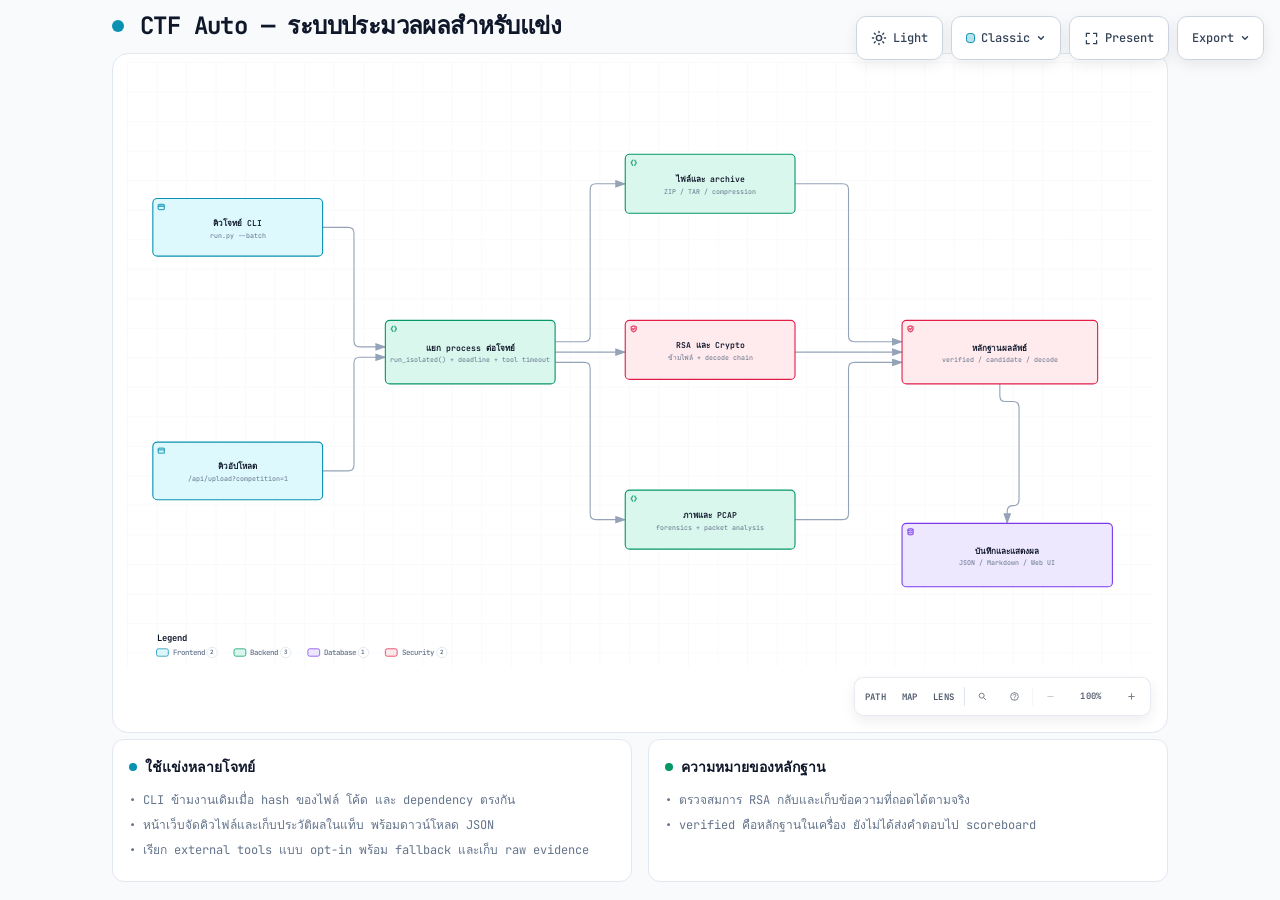
==== commit 934a4f07: "Add bounded external tool adapters and common ffuf wordlist" ====
--- a/diagrams/ctf-auto.competition.html
+++ b/diagrams/ctf-auto.competition.html
@@ -5072,15 +5072,15 @@
         <text data-detail="context" x="150" y="568" class="t-muted" font-size="9" text-anchor="middle">/api/upload?competition=1</text>
         </g>
 
-        <g id="node-isolated-runner" data-node-id="isolated-runner" data-node-label="แยก process ต่อโจทย์" tabindex="0" role="button" aria-label="Focus แยก process ต่อโจทย์, run_isolated() + deadline, Architecture component" aria-pressed="false" data-node-kind="backend" data-node-sublabel="run_isolated() + deadline" data-node-context="Architecture component">
-          <title>แยก process ต่อโจทย์ · run_isolated() + deadline · Architecture component</title>
+        <g id="node-isolated-runner" data-node-id="isolated-runner" data-node-label="แยก process ต่อโจทย์" tabindex="0" role="button" aria-label="Focus แยก process ต่อโจทย์, run_isolated() + deadline + tool timeout, Architecture component" aria-pressed="false" data-node-kind="backend" data-node-sublabel="run_isolated() + deadline + tool timeout" data-node-context="Architecture component">
+          <title>แยก process ต่อโจทย์ · run_isolated() + deadline + tool timeout · Architecture component</title>
           <rect x="350" y="350" width="230" height="86" rx="6" class="c-mask"/>
           <rect x="350" y="350" width="230" height="86" rx="6" class="c-backend" stroke-width="1.5"/>
           <g aria-hidden="true" data-semantic-sigil="backend" class="semantic-sigil s-backend" transform="translate(356 356) scale(0.6875)">
             <path d="M6 3 3 8l3 5M10 3l3 5-3 5"/>
           </g>
           <text data-node-label="" data-detail-anchor="" x="465" y="391" class="t-primary" font-size="11" font-weight="600" text-anchor="middle">แยก process ต่อโจทย์</text>
-        <text data-detail="context" x="465" y="407" class="t-muted" font-size="9" text-anchor="middle">run_isolated() + deadline</text>
+        <text data-detail="context" x="465" y="407" class="t-muted" font-size="9" text-anchor="middle">run_isolated() + deadline + tool timeout</text>
         </g>
 
         <g id="node-archive-pipeline" data-node-id="archive-pipeline" data-node-label="ไฟล์และ archive" tabindex="0" role="button" aria-label="Focus ไฟล์และ archive, ZIP / TAR / compression, Architecture component" aria-pressed="false" data-node-kind="backend" data-node-sublabel="ZIP / TAR / compression" data-node-context="Architecture component">
@@ -5369,6 +5369,7 @@
         <ul>
           <li>&bull; CLI ข้ามงานเดิมเมื่อ hash ของไฟล์ โค้ด และ dependency ตรงกัน</li>
           <li>&bull; หน้าเว็บจัดคิวไฟล์และเก็บประวัติผลในแท็บ พร้อมดาวน์โหลด JSON</li>
+          <li>&bull; เรียก external tools แบบ opt-in พร้อม fallback และเก็บ raw evidence</li>
         </ul>
       </div>
 
